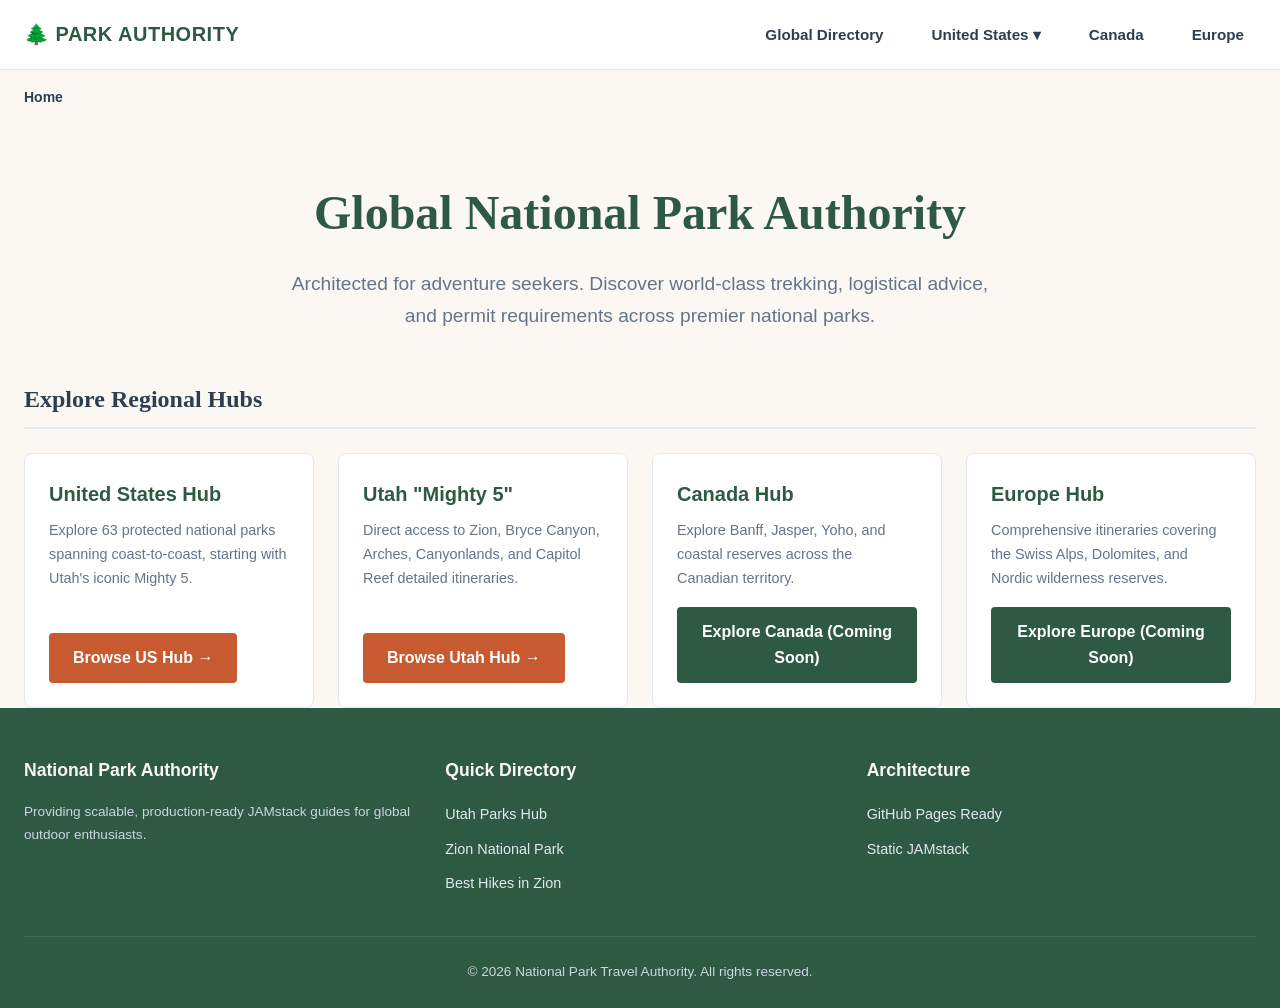
==== index.html @ 7419fd49 "Create index.html for National Park Travel Authority This HTML file serves as the main page for the " ====
<!DOCTYPE html>
<html lang="en">
<head>
  <meta charset="UTF-8">
  <meta name="viewport" content="width=device-width, initial-scale=1.0">
  <title>National Park Travel Authority | Global Outdoor Guides & Parks Directory</title>
  <meta name="description" content="The definitive global authority for national park travel, expert itineraries, trail guides, and accommodation recommendations.">
  <link rel="canonical" href="./index.html">
  
  <!-- OpenGraph Meta Tags -->
  <meta property="og:site_name" content="National Park Travel Authority">
  <meta property="og:title" content="National Park Travel Authority | Global Outdoor Guides">
  <meta property="og:description" content="Comprehensive guides to national parks globally. Start exploring US State hubs, Canadian Rockies, European Reserves, and more.">
  <meta property="og:type" content="website">
  <meta property="og:url" content="./index.html">
  <meta property="og:image" content="./assets/images/og-global.jpg">

  <!-- Twitter Card Meta Tags -->
  <meta name="twitter:card" content="summary_large_image">
  <meta name="twitter:title" content="National Park Travel Authority">
  <meta name="twitter:description" content="Detailed travel advice, maps, and guides for top national parks globally.">

  <link rel="stylesheet" href="./assets/css/style.css">
  <script defer src="./assets/js/main.js"></script>
</head>
<body data-schema-type="WebSite">

  <header class="site-header">
    <div class="container header-inner">
      <a href="./index.html" class="brand-logo">
        <span>🌲 Park Authority</span>
      </a>
      <button class="nav-toggle" aria-expanded="false" aria-label="Toggle navigation">
        <span class="hamburger-icon"></span>
      </button>
      <nav>
        <ul class="nav-menu">
          <li class="nav-item"><a href="./index.html" class="nav-link">Global Directory</a></li>
          <li class="nav-item has-dropdown">
            <a href="./us/index.html" class="nav-link">United States ▾</a>
            <ul class="dropdown-menu">
              <li class="dropdown-item"><a href="./us/utah/index.html">Utah (Mighty 5)</a></li>
              <li class="dropdown-item"><a href="./us/index.html">All US States</a></li>
            </ul>
          </li>
          <li class="nav-item"><a href="./ca/index.html" class="nav-link">Canada</a></li>
          <li class="nav-item"><a href="./eu/index.html" class="nav-link">Europe</a></li>
        </ul>
      </nav>
    </div>
  </header>

  <main class="container">
    <nav class="breadcrumb-nav" aria-label="Breadcrumb">
      <ol class="breadcrumb-list">
        <li class="breadcrumb-item" aria-current="page">Home</li>
      </ol>
    </nav>

    <section class="hero-section" style="padding: 3rem 0; text-align: center;">
      <h1 style="font-size: 3rem; color: var(--color-accent-forest); font-family: var(--font-serif); margin-bottom: 1rem;">Global National Park Authority</h1>
      <p style="font-size: 1.2rem; max-width: 700px; margin: 0 auto; color: var(--color-text-muted);">
        Architected for adventure seekers. Discover world-class trekking, logistical advice, and permit requirements across premier national parks.
      </p>
    </section>

    <section>
      <h2 style="font-family: var(--font-serif); border-bottom: 2px solid var(--color-border); padding-bottom: 0.5rem; margin-bottom: 1.5rem;">Explore Regional Hubs</h2>
      <div class="hub-grid">
        <div class="hub-card">
          <h3>United States Hub</h3>
          <p>Explore 63 protected national parks spanning coast-to-coast, starting with Utah's iconic Mighty 5.</p>
          <a href="./us/index.html" class="cta-btn">Browse US Hub →</a>
        </div>
        <div class="hub-card">
          <h3>Utah "Mighty 5"</h3>
          <p>Direct access to Zion, Bryce Canyon, Arches, Canyonlands, and Capitol Reef detailed itineraries.</p>
          <a href="./us/utah/index.html" class="cta-btn">Browse Utah Hub →</a>
        </div>
        <div class="hub-card">
          <h3>Canada Hub</h3>
          <p>Explore Banff, Jasper, Yoho, and coastal reserves across the Canadian territory.</p>
          <a href="./ca/index.html" class="cta-btn" style="background-color: var(--color-accent-forest);">Explore Canada (Coming Soon)</a>
        </div>
        <div class="hub-card">
          <h3>Europe Hub</h3>
          <p>Comprehensive itineraries covering the Swiss Alps, Dolomites, and Nordic wilderness reserves.</p>
          <a href="./eu/index.html" class="cta-btn" style="background-color: var(--color-accent-forest);">Explore Europe (Coming Soon)</a>
        </div>
      </div>
    </section>
  </main>

  <footer class="site-footer">
    <div class="container">
      <div class="footer-grid">
        <div class="footer-col">
          <h5>National Park Authority</h5>
          <p style="font-size: 0.85rem; color: #cbd5e1;">Providing scalable, production-ready JAMstack guides for global outdoor enthusiasts.</p>
        </div>
        <div class="footer-col">
          <h5>Quick Directory</h5>
          <ul>
            <li><a href="./us/utah/index.html">Utah Parks Hub</a></li>
            <li><a href="./us/utah/zion/index.html">Zion National Park</a></li>
            <li><a href="./us/utah/zion/best-hikes.html">Best Hikes in Zion</a></li>
          </ul>
        </div>
        <div class="footer-col">
          <h5>Architecture</h5>
          <ul>
            <li><a href="https://pages.github.com/" target="_blank" rel="noopener">GitHub Pages Ready</a></li>
            <li><a href="#">Static JAMstack</a></li>
          </ul>
        </div>
      </div>
      <div class="footer-bottom">
        <p>&copy; 2026 National Park Travel Authority. All rights reserved.</p>
      </div>
    </div>
  </footer>
</body>
</html>
---- assets/css/style.css ----
:root {
  /* Design System Color Palette */
  --color-primary-rust: #c85a32;
  --color-primary-rust-hover: #a84725;
  --color-bg-sand: #fbf8f3;
  --color-card-bg: #ffffff;
  --color-text-slate: #2c3e50;
  --color-text-muted: #64748b;
  --color-accent-forest: #2e5a44;
  --color-accent-forest-hover: #214332;
  --color-border: #e2e8f0;
  --color-badge-bg: #f1f5f9;

  /* Typography */
  --font-sans: -apple-system, BlinkMacSystemFont, "Segoe UI", Roboto, Oxygen, Ubuntu, Cantarell, "Open Sans", "Helvetica Neue", sans-serif;
  --font-serif: Georgia, Cambria, "Times New Roman", Times, serif;

  /* Spacing & Layout */
  --max-width-site: 1280px;
  --max-width-content: 840px;
  --header-height: 70px;
  --radius-sm: 4px;
  --radius-md: 8px;
  --radius-lg: 12px;
  --shadow-sm: 0 1px 3px rgba(0, 0, 0, 0.08);
  --shadow-md: 0 4px 12px rgba(0, 0, 0, 0.08);
  --shadow-lg: 0 8px 24px rgba(0, 0, 0, 0.12);
  --transition-fast: 0.2s ease;
  --transition-normal: 0.3s ease;
}

/* Reset & Base Styles */
*, *::before, *::after {
  box-sizing: border-box;
  margin: 0;
  padding: 0;
}

html {
  font-size: 100%;
  scroll-behavior: smooth;
  scroll-padding-top: calc(var(--header-height) + 20px);
}

body {
  font-family: var(--font-sans);
  background-color: var(--color-bg-sand);
  color: var(--color-text-slate);
  line-height: 1.65;
  -webkit-font-smoothing: antialiased;
  display: flex;
  flex-direction: column;
  min-height: 100vh;
}

img {
  max-width: 100%;
  height: auto;
  display: block;
}

a {
  color: var(--color-primary-rust);
  text-decoration: none;
  transition: color var(--transition-fast);
}

a:hover, a:focus {
  color: var(--color-primary-rust-hover);
  text-decoration: underline;
}

/* Layout Elements */
.container {
  width: 100%;
  max-width: var(--max-width-site);
  margin: 0 auto;
  padding: 0 1.5rem;
}

main {
  flex: 1 0 auto;
  padding-bottom: 4rem;
}

/* Header & Navigation */
.site-header {
  background-color: #ffffff;
  border-bottom: 1px solid var(--color-border);
  position: sticky;
  top: 0;
  z-index: 1000;
  height: var(--header-height);
}

.header-inner {
  display: flex;
  align-items: center;
  justify-content: space-between;
  height: 100%;
}

.brand-logo {
  font-size: 1.25rem;
  font-weight: 800;
  color: var(--color-accent-forest);
  text-transform: uppercase;
  letter-spacing: 0.5px;
  display: flex;
  align-items: center;
  gap: 0.5rem;
}

.brand-logo:hover {
  text-decoration: none;
  color: var(--color-primary-rust);
}

.nav-menu {
  display: flex;
  align-items: center;
  gap: 1.5rem;
  list-style: none;
}

.nav-item {
  position: relative;
}

.nav-link {
  font-weight: 600;
  font-size: 0.95rem;
  color: var(--color-text-slate);
  padding: 0.5rem 0.75rem;
  border-radius: var(--radius-sm);
  display: flex;
  align-items: center;
  gap: 0.25rem;
}

.nav-link:hover {
  background-color: var(--color-bg-sand);
  color: var(--color-primary-rust);
  text-decoration: none;
}

/* Multi-tier Dropdown Menu */
.dropdown-menu {
  position: absolute;
  top: 100%;
  left: 0;
  background-color: #ffffff;
  border: 1px solid var(--color-border);
  border-radius: var(--radius-md);
  box-shadow: var(--shadow-md);
  min-width: 220px;
  list-style: none;
  opacity: 0;
  visibility: hidden;
  transform: translateY(10px);
  transition: all var(--transition-normal);
  padding: 0.5rem 0;
  z-index: 1100;
}

.nav-item:hover .dropdown-menu,
.nav-item:focus-within .dropdown-menu,
.dropdown-menu.is-active {
  opacity: 1;
  visibility: visible;
  transform: translateY(0);
}

.dropdown-item a {
  display: block;
  padding: 0.5rem 1.25rem;
  color: var(--color-text-slate);
  font-size: 0.9rem;
  font-weight: 500;
}

.dropdown-item a:hover {
  background-color: var(--color-bg-sand);
  color: var(--color-primary-rust);
  text-decoration: none;
}

/* Mobile Nav Toggle */
.nav-toggle {
  display: none;
  background: none;
  border: none;
  cursor: pointer;
  padding: 0.5rem;
  aria-label: "Toggle Menu";
}

.hamburger-icon {
  width: 24px;
  height: 2px;
  background-color: var(--color-text-slate);
  position: relative;
  display: block;
  transition: background-color var(--transition-fast);
}

.hamburger-icon::before,
.hamburger-icon::after {
  content: '';
  position: absolute;
  width: 100%;
  height: 2px;
  background-color: var(--color-text-slate);
  left: 0;
  transition: transform var(--transition-fast);
}

.hamburger-icon::before { top: -7px; }
.hamburger-icon::after { top: 7px; }

/* Breadcrumb Navigation */
.breadcrumb-nav {
  padding: 1rem 0;
  background-color: transparent;
  font-size: 0.875rem;
}

.breadcrumb-list {
  display: flex;
  flex-wrap: wrap;
  align-items: center;
  list-style: none;
  gap: 0.5rem;
}

.breadcrumb-item {
  display: flex;
  align-items: center;
  color: var(--color-text-muted);
}

.breadcrumb-item + .breadcrumb-item::before {
  content: "/";
  margin-right: 0.5rem;
  color: var(--color-border);
}

.breadcrumb-item a {
  color: var(--color-text-muted);
}

.breadcrumb-item a:hover {
  color: var(--color-primary-rust);
}

.breadcrumb-item[aria-current="page"] {
  color: var(--color-text-slate);
  font-weight: 600;
}

/* Article & Sidebar Hub-Spoke Grid */
.content-layout {
  display: grid;
  grid-template-columns: 1fr;
  gap: 2.5rem;
  margin-top: 1.5rem;
}

@media (min-width: 992px) {
  .content-layout {
    grid-template-columns: minmax(0, 1fr) 300px;
  }
}

.main-article {
  background: var(--color-card-bg);
  padding: 2.5rem;
  border-radius: var(--radius-lg);
  border: 1px solid var(--color-border);
  box-shadow: var(--shadow-sm);
}

.main-article h1 {
  font-size: 2.5rem;
  line-height: 1.2;
  color: var(--color-accent-forest);
  margin-bottom: 1rem;
  font-family: var(--font-serif);
}

.main-article h2 {
  font-size: 1.75rem;
  color: var(--color-text-slate);
  margin: 2rem 0 1rem 0;
  padding-bottom: 0.5rem;
  border-bottom: 2px solid var(--color-bg-sand);
  font-family: var(--font-serif);
}

.main-article h3 {
  font-size: 1.3rem;
  color: var(--color-accent-forest);
  margin: 1.5rem 0 0.75rem 0;
}

.main-article p {
  margin-bottom: 1.25rem;
  font-size: 1.05rem;
}

.article-meta {
  display: flex;
  gap: 1rem;
  font-size: 0.875rem;
  color: var(--color-text-muted);
  margin-bottom: 2rem;
  padding-bottom: 1rem;
  border-bottom: 1px solid var(--color-border);
}

/* Sticky Table of Contents (TOC) Sidebar */
.toc-container {
  position: sticky;
  top: calc(var(--header-height) + 20px);
  background: var(--color-card-bg);
  padding: 1.5rem;
  border-radius: var(--radius-md);
  border: 1px solid var(--color-border);
  box-shadow: var(--shadow-sm);
  max-height: calc(100vh - var(--header-height) - 40px);
  overflow-y: auto;
}

.toc-title {
  font-size: 1.1rem;
  font-weight: 700;
  color: var(--color-accent-forest);
  margin-bottom: 0.75rem;
  text-transform: uppercase;
  letter-spacing: 0.5px;
}

.toc-list {
  list-style: none;
  font-size: 0.9rem;
}

.toc-list ul {
  list-style: none;
  padding-left: 1rem;
  margin-top: 0.25rem;
}

.toc-item {
  margin-bottom: 0.5rem;
}

.toc-link {
  color: var(--color-text-muted);
  display: block;
  padding: 0.2rem 0;
  transition: all var(--transition-fast);
}

.toc-link:hover, .toc-link.is-active {
  color: var(--color-primary-rust);
  font-weight: 600;
  text-decoration: none;
  padding-left: 0.25rem;
}

/* High-Converting Affiliate Callout Box */
.affiliate-card {
  background-color: var(--color-bg-sand);
  border: 2px dashed var(--color-primary-rust);
  border-radius: var(--radius-md);
  padding: 1.5rem;
  margin: 2rem 0;
  display: flex;
  flex-direction: column;
  gap: 1rem;
  position: relative;
}

.affiliate-badge {
  position: absolute;
  top: -12px;
  right: 16px;
  background-color: var(--color-primary-rust);
  color: #ffffff;
  font-size: 0.75rem;
  font-weight: 700;
  text-transform: uppercase;
  padding: 0.2rem 0.6rem;
  border-radius: var(--radius-sm);
  letter-spacing: 0.5px;
}

.affiliate-content h4 {
  font-size: 1.2rem;
  color: var(--color-accent-forest);
  margin-bottom: 0.5rem;
}

.affiliate-content p {
  font-size: 0.95rem;
  margin-bottom: 1rem;
  color: var(--color-text-slate);
}

.cta-btn {
  display: inline-flex;
  align-items: center;
  justify-content: center;
  background-color: var(--color-primary-rust);
  color: #ffffff !important;
  font-weight: 700;
  padding: 0.75rem 1.5rem;
  border-radius: var(--radius-sm);
  transition: background-color var(--transition-fast), transform var(--transition-fast);
  text-align: center;
  border: none;
  cursor: pointer;
  width: fit-content;
}

.cta-btn:hover {
  background-color: var(--color-primary-rust-hover);
  text-decoration: none;
  transform: translateY(-1px);
}

/* Responsive Comparison Data Table */
.table-wrapper {
  width: 100%;
  overflow-x: auto;
  margin: 2rem 0;
  border-radius: var(--radius-md);
  border: 1px solid var(--color-border);
  box-shadow: var(--shadow-sm);
}

.data-table {
  width: 100%;
  border-collapse: collapse;
  text-align: left;
  font-size: 0.95rem;
  background-color: #ffffff;
}

.data-table th, .data-table td {
  padding: 0.85rem 1.15rem;
  border-bottom: 1px solid var(--color-border);
}

.data-table th {
  background-color: var(--color-accent-forest);
  color: #ffffff;
  font-weight: 600;
  position: sticky;
  top: 0;
  z-index: 10;
}

.data-table tr:nth-child(even) {
  background-color: var(--color-bg-sand);
}

.data-table tr:hover {
  background-color: rgba(200, 90, 50, 0.05);
}

/* Hub Grid Cards */
.hub-grid {
  display: grid;
  grid-template-columns: repeat(auto-fill, minmax(280px, 1fr));
  gap: 1.5rem;
  margin-top: 1.5rem;
}

.hub-card {
  background-color: #ffffff;
  border: 1px solid var(--color-border);
  border-radius: var(--radius-md);
  padding: 1.5rem;
  transition: transform var(--transition-fast), box-shadow var(--transition-fast);
  display: flex;
  flex-direction: column;
}

.hub-card:hover {
  transform: translateY(-4px);
  box-shadow: var(--shadow-md);
}

.hub-card h3 {
  font-size: 1.25rem;
  margin-bottom: 0.5rem;
  color: var(--color-accent-forest);
}

.hub-card p {
  font-size: 0.9rem;
  color: var(--color-text-muted);
  flex: 1;
  margin-bottom: 1rem;
}

/* Footer Styling */
.site-footer {
  background-color: var(--color-accent-forest);
  color: #ffffff;
  padding: 3rem 0 1.5rem 0;
  margin-top: auto;
}

.footer-grid {
  display: grid;
  grid-template-columns: repeat(auto-fit, minmax(200px, 1fr));
  gap: 2rem;
  margin-bottom: 2rem;
}

.footer-col h5 {
  font-size: 1.1rem;
  margin-bottom: 1rem;
  color: var(--color-bg-sand);
}

.footer-col ul {
  list-style: none;
}

.footer-col li {
  margin-bottom: 0.5rem;
}

.footer-col a {
  color: #e2e8f0;
  font-size: 0.9rem;
}

.footer-col a:hover {
  color: var(--color-primary-rust);
}

.footer-bottom {
  border-top: 1px solid rgba(255, 255, 255, 0.1);
  padding-top: 1.5rem;
  text-align: center;
  font-size: 0.85rem;
  color: #cbd5e1;
}

/* Mobile Responsive Overrides */
@media (max-width: 991px) {
  .nav-toggle {
    display: block;
  }

  .nav-menu {
    position: absolute;
    top: var(--header-height);
    left: 0;
    right: 0;
    background-color: #ffffff;
    flex-direction: column;
    align-items: stretch;
    gap: 0;
    border-bottom: 1px solid var(--color-border);
    box-shadow: var(--shadow-md);
    display: none;
  }

  .nav-menu.is-active {
    display: flex;
  }

  .nav-item {
    width: 100%;
  }

  .nav-link {
    padding: 1rem 1.5rem;
    border-bottom: 1px solid var(--color-bg-sand);
  }

  .dropdown-menu {
    position: static;
    box-shadow: none;
    border: none;
    background-color: var(--color-bg-sand);
    transform: none;
    opacity: 1;
    visibility: visible;
    display: none;
    padding: 0;
  }

  .dropdown-menu.is-active {
    display: block;
  }

  .dropdown-item a {
    padding: 0.75rem 2.5rem;
  }

  .toc-container {
    position: static;
    max-height: none;
    margin-bottom: 2rem;
  }
}
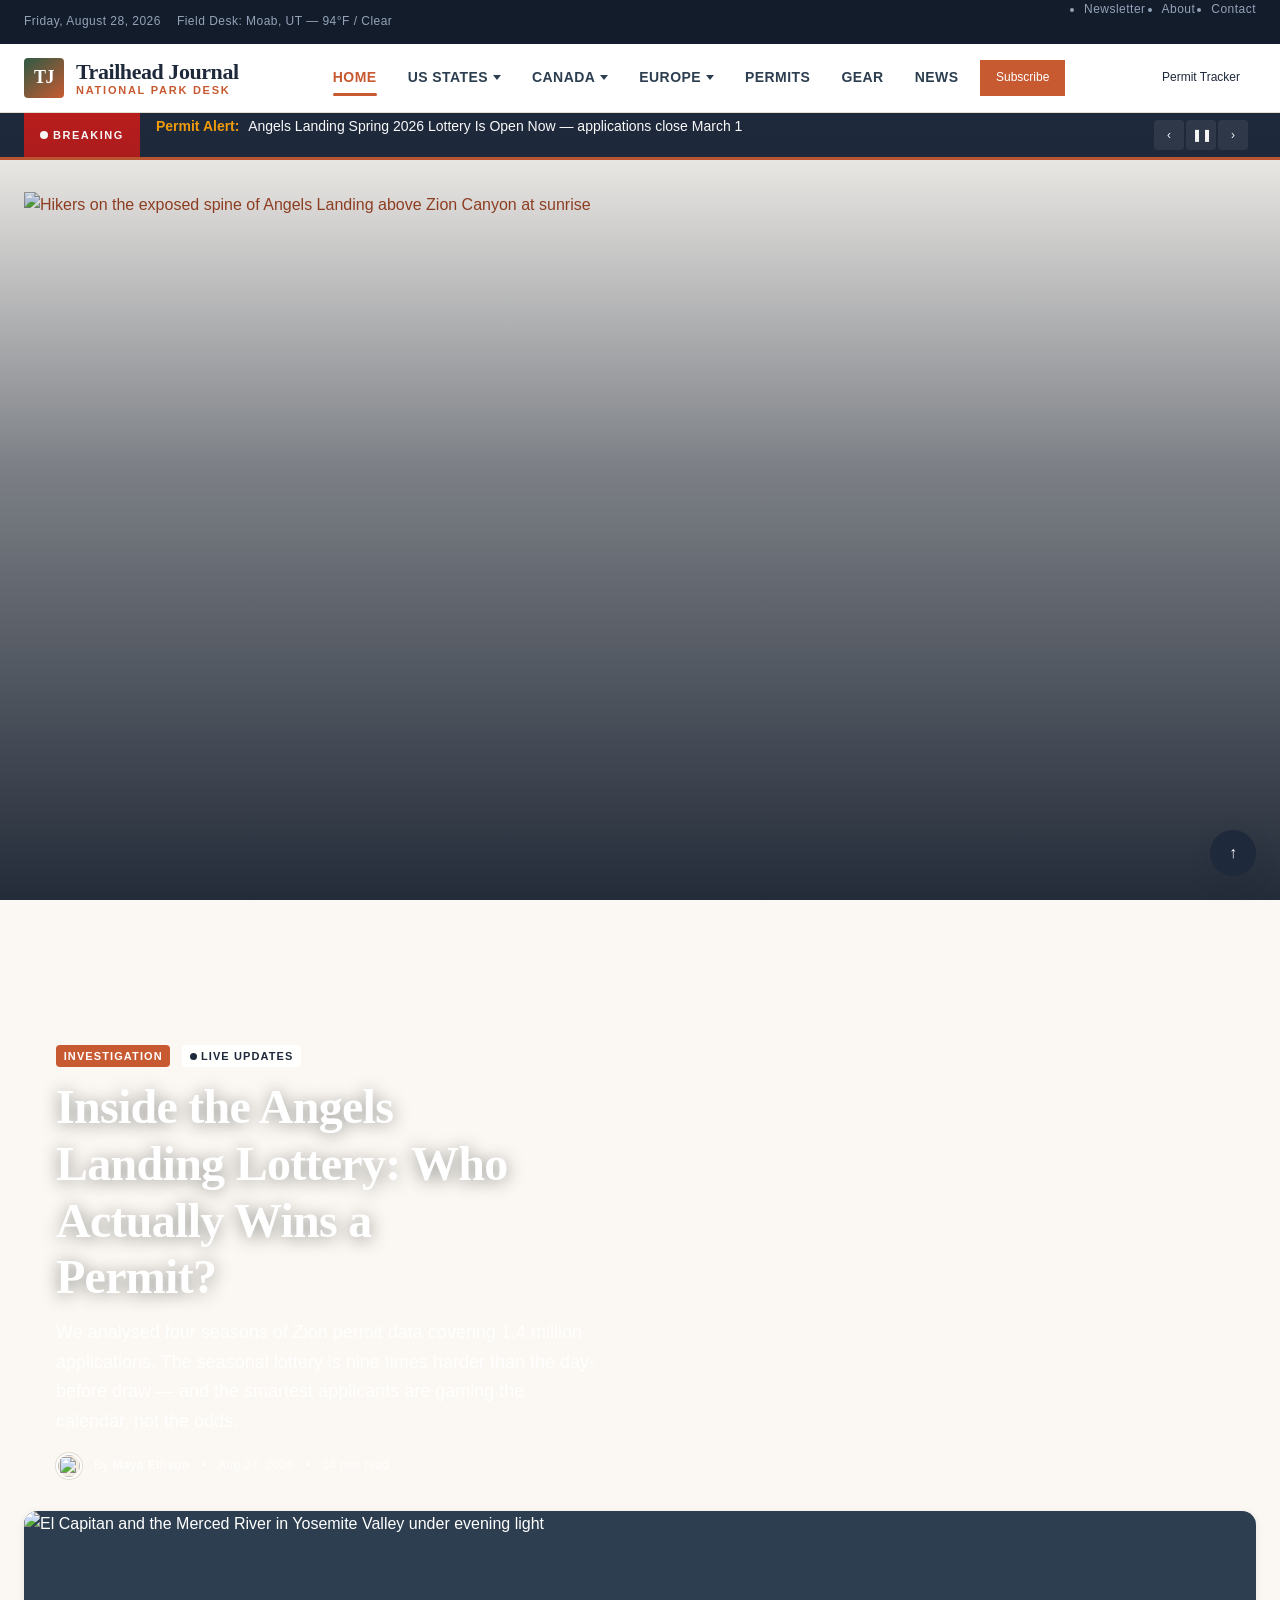
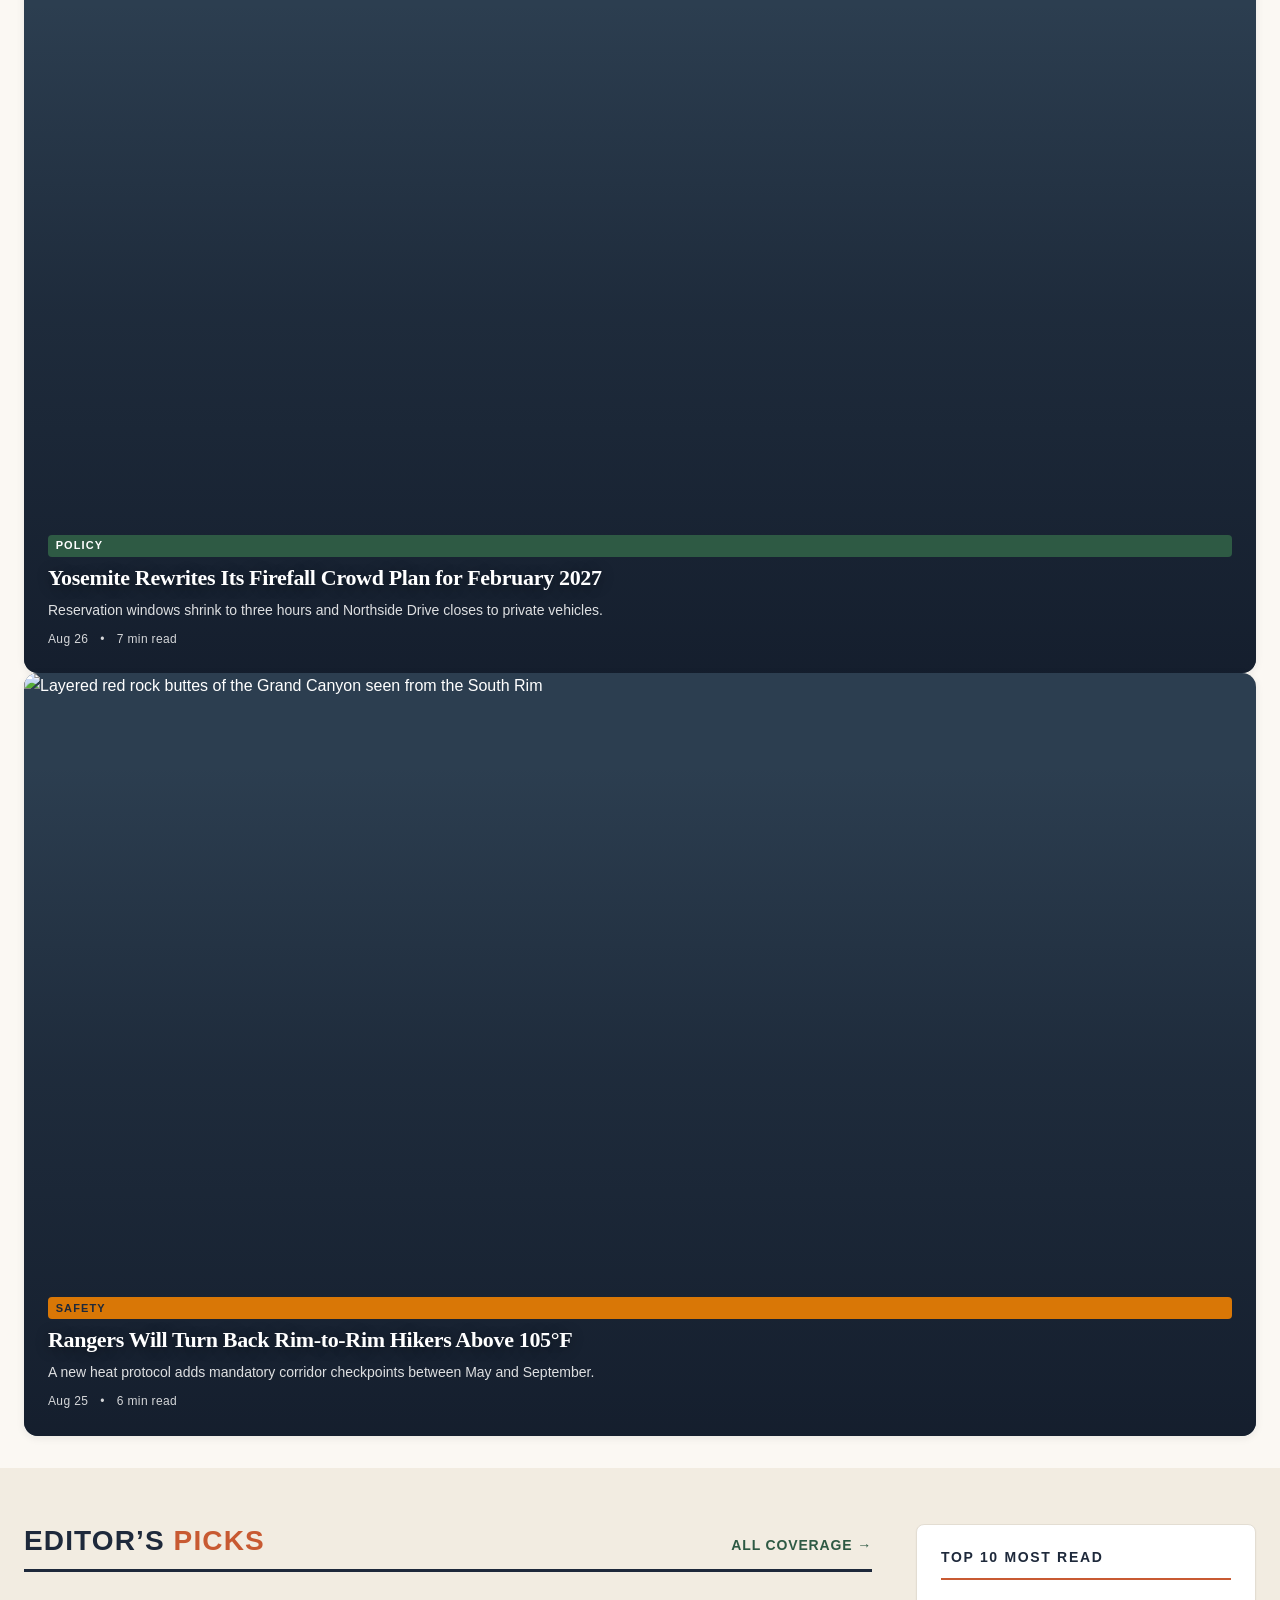
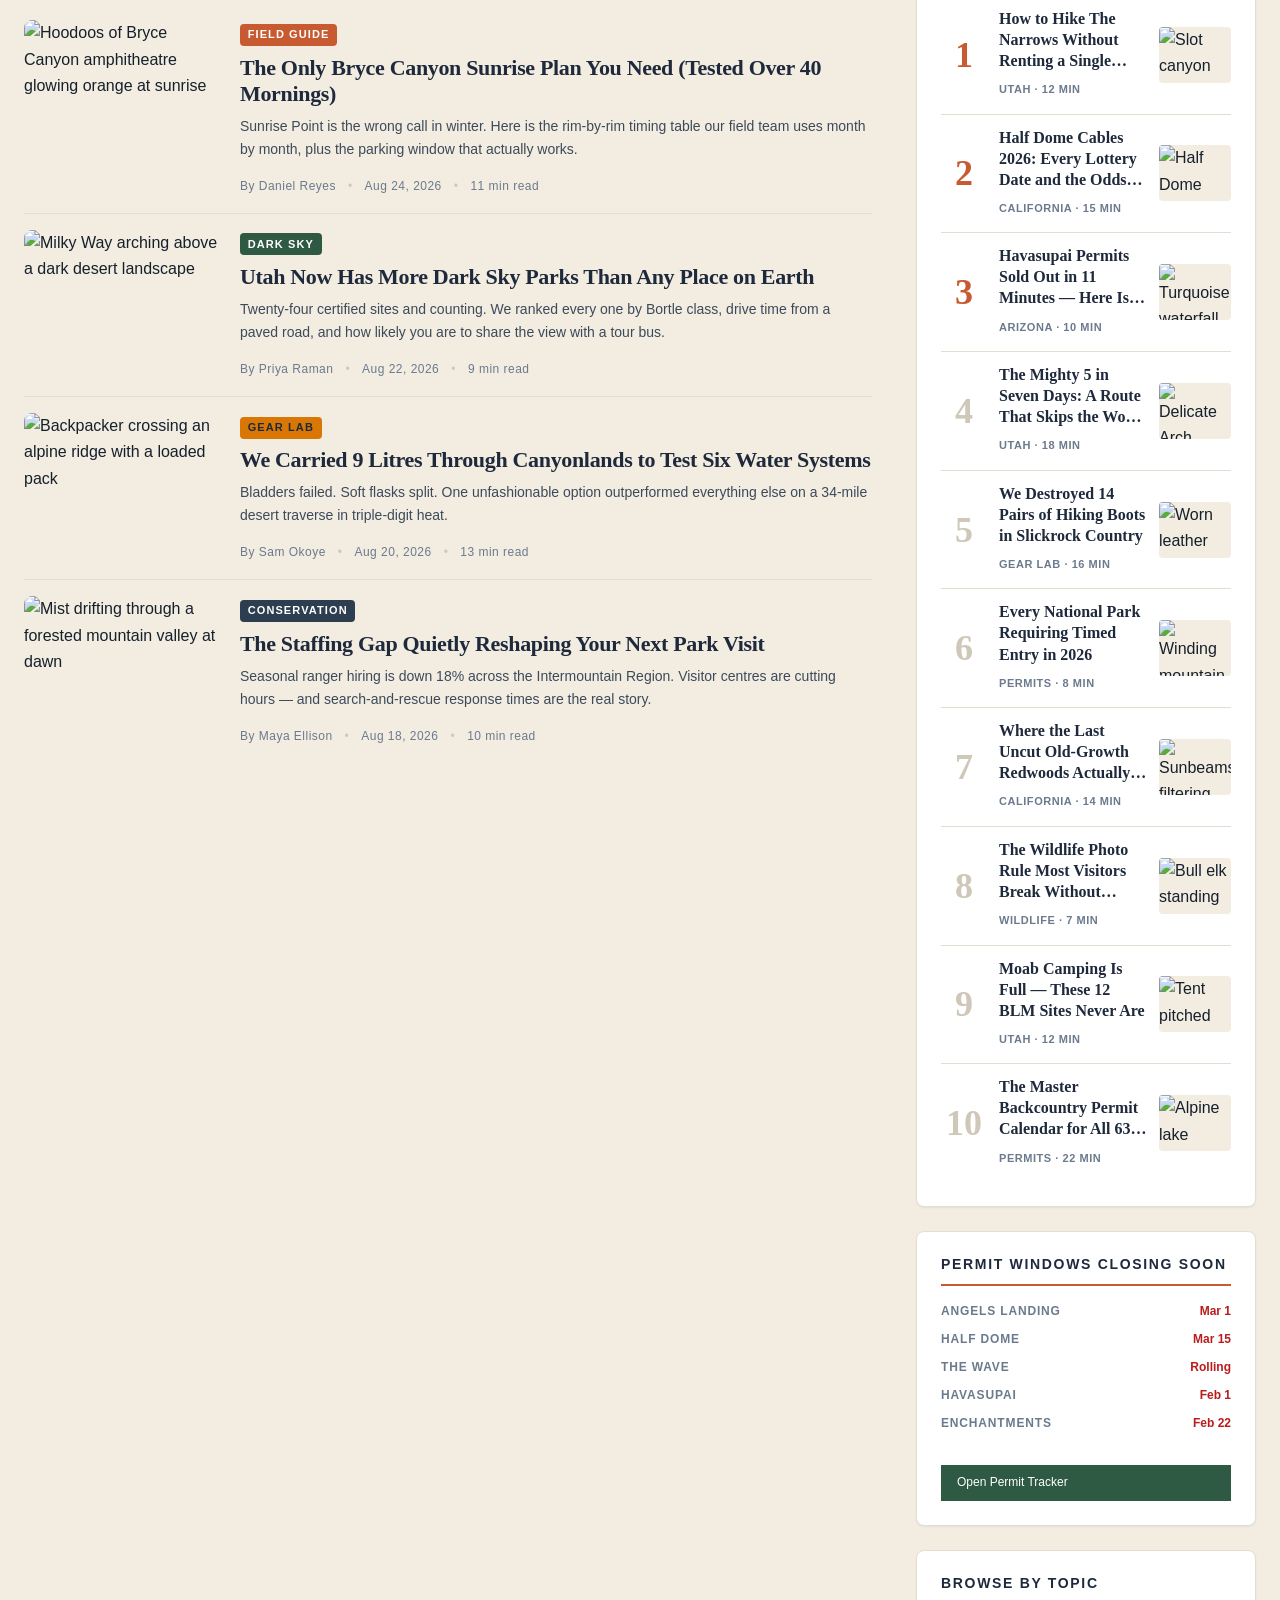
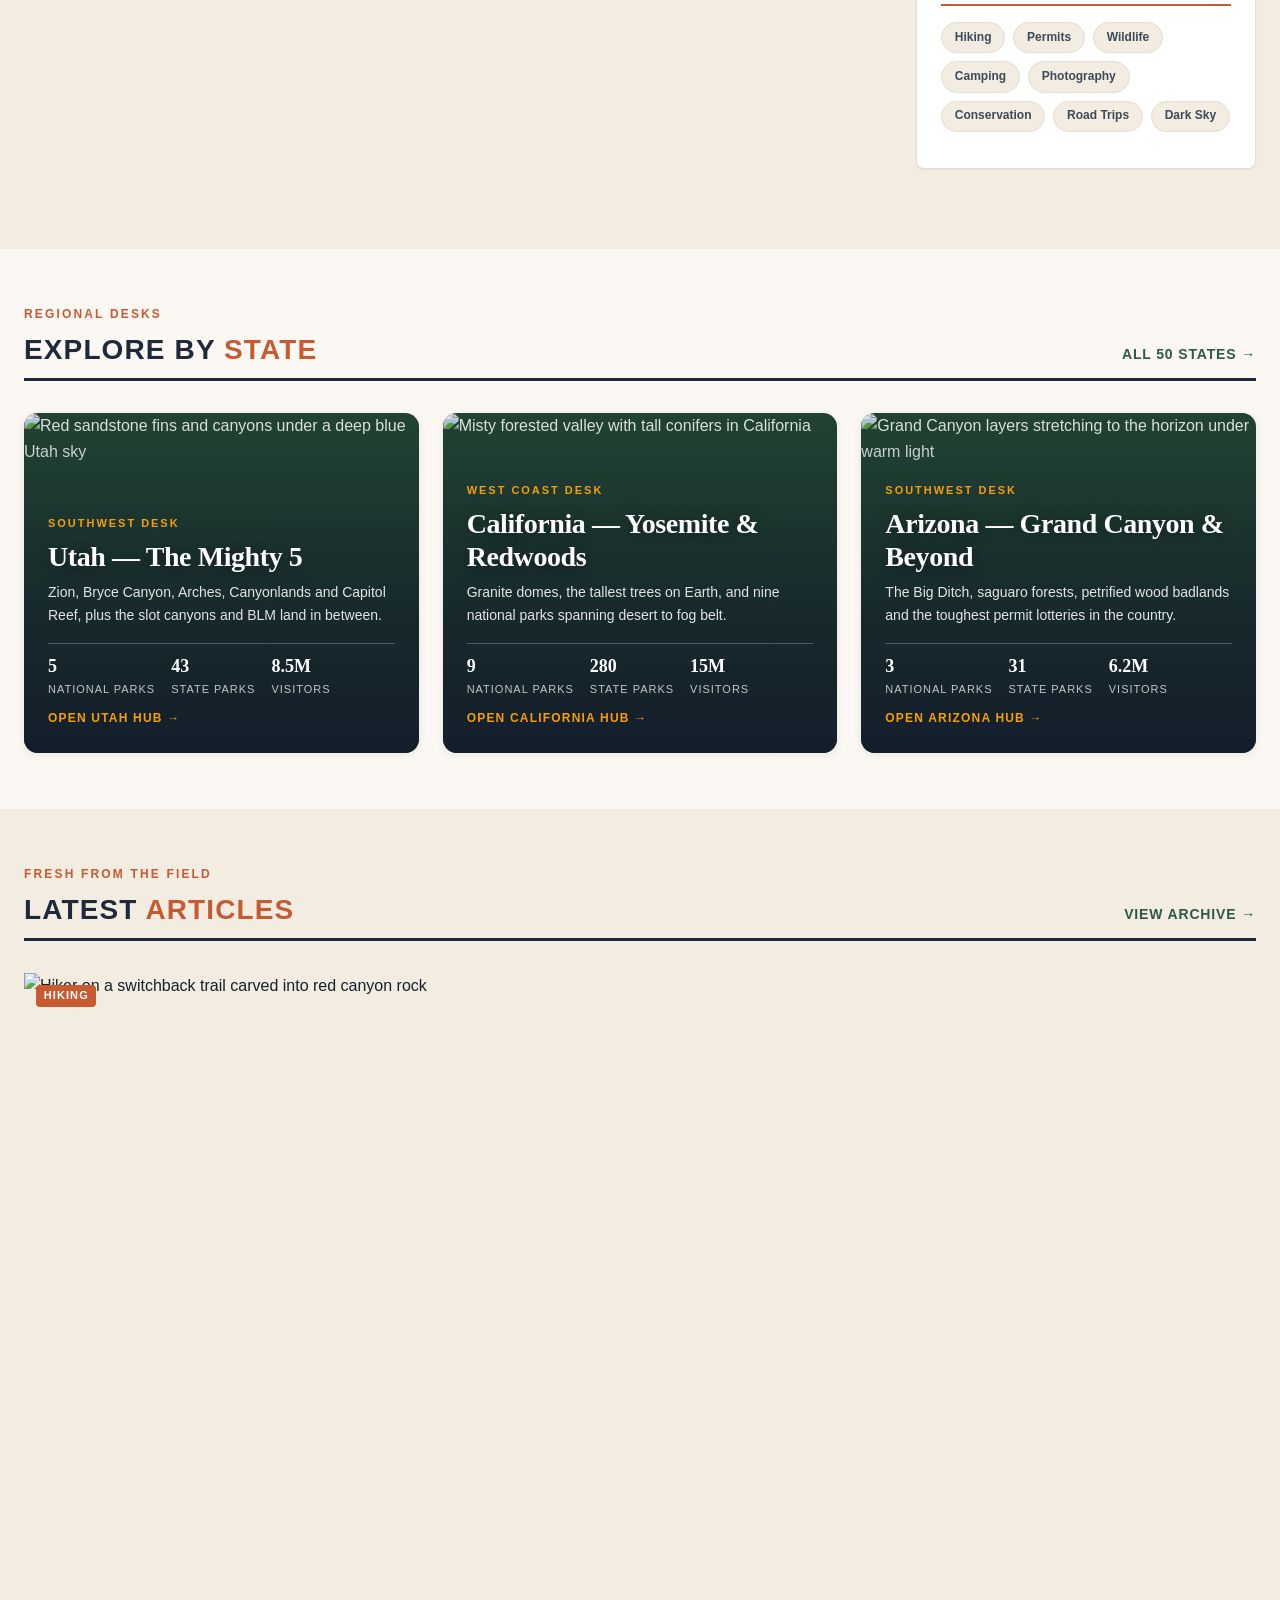
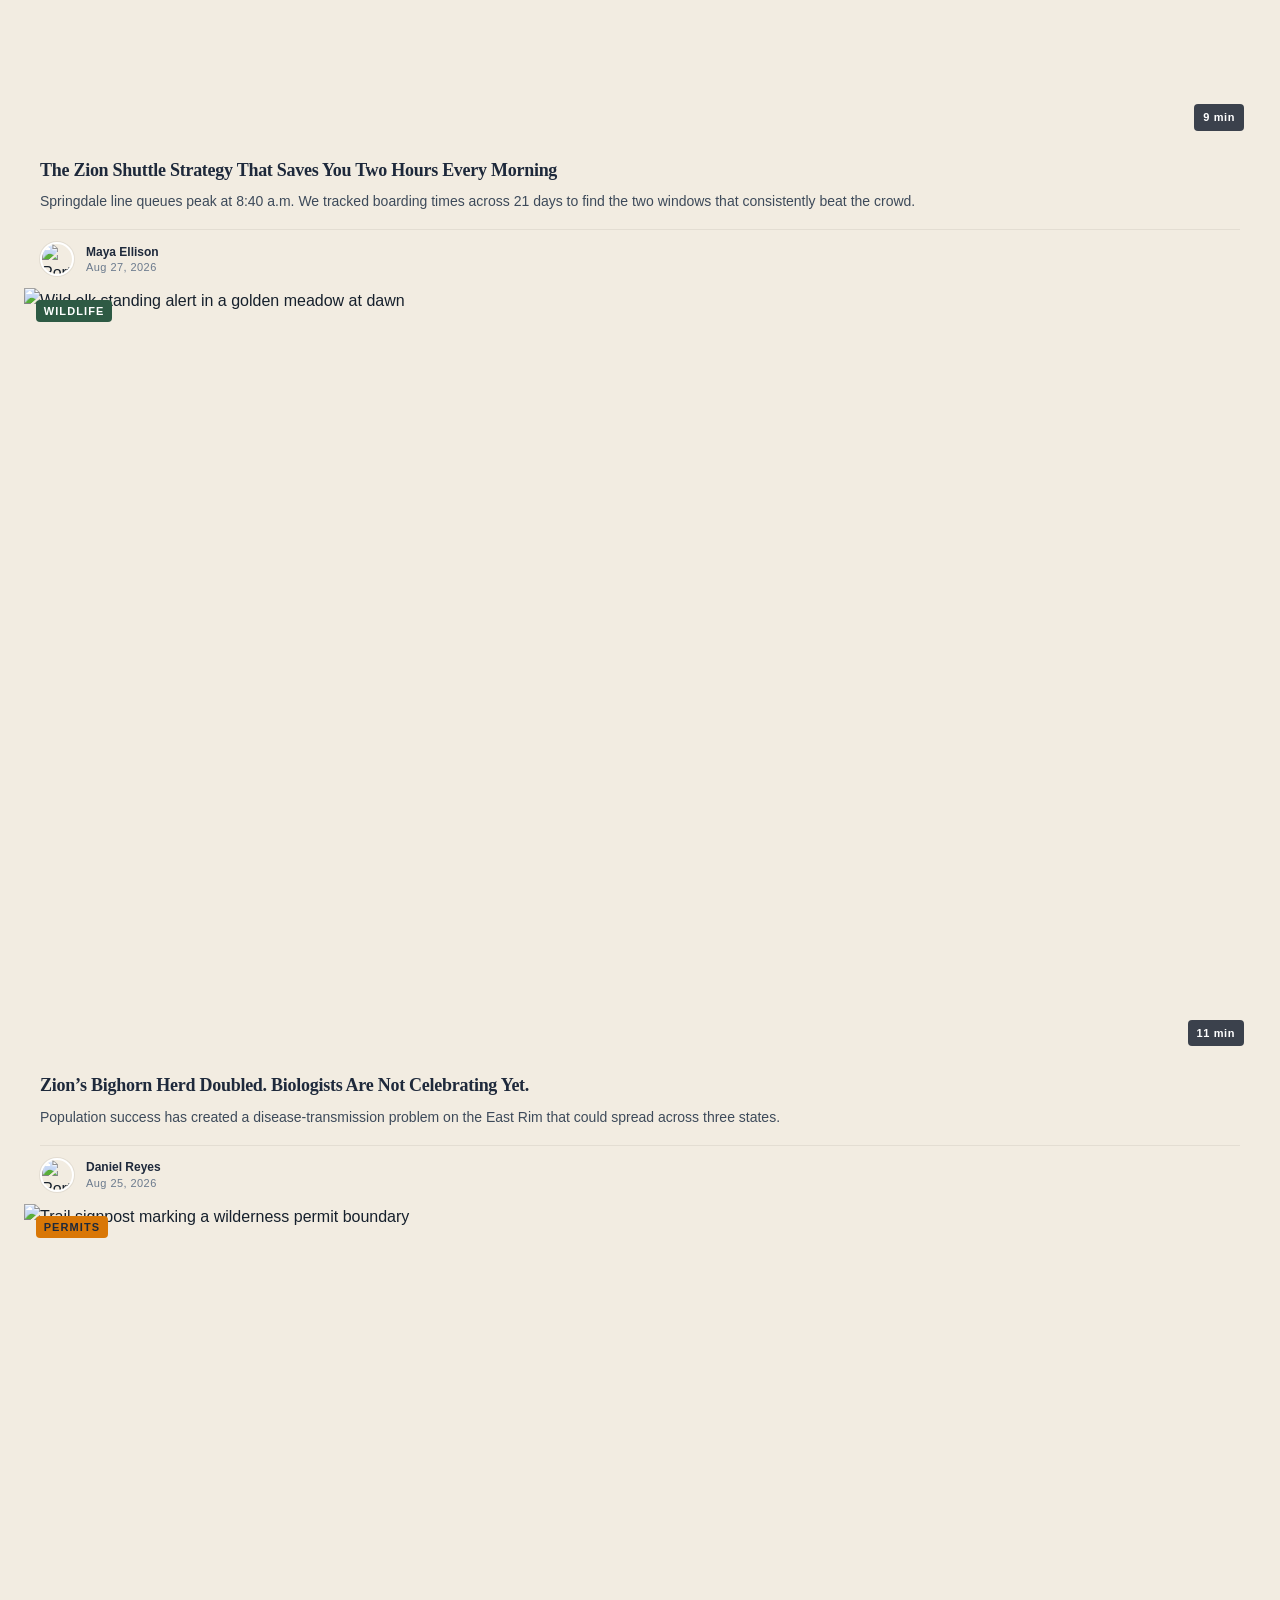
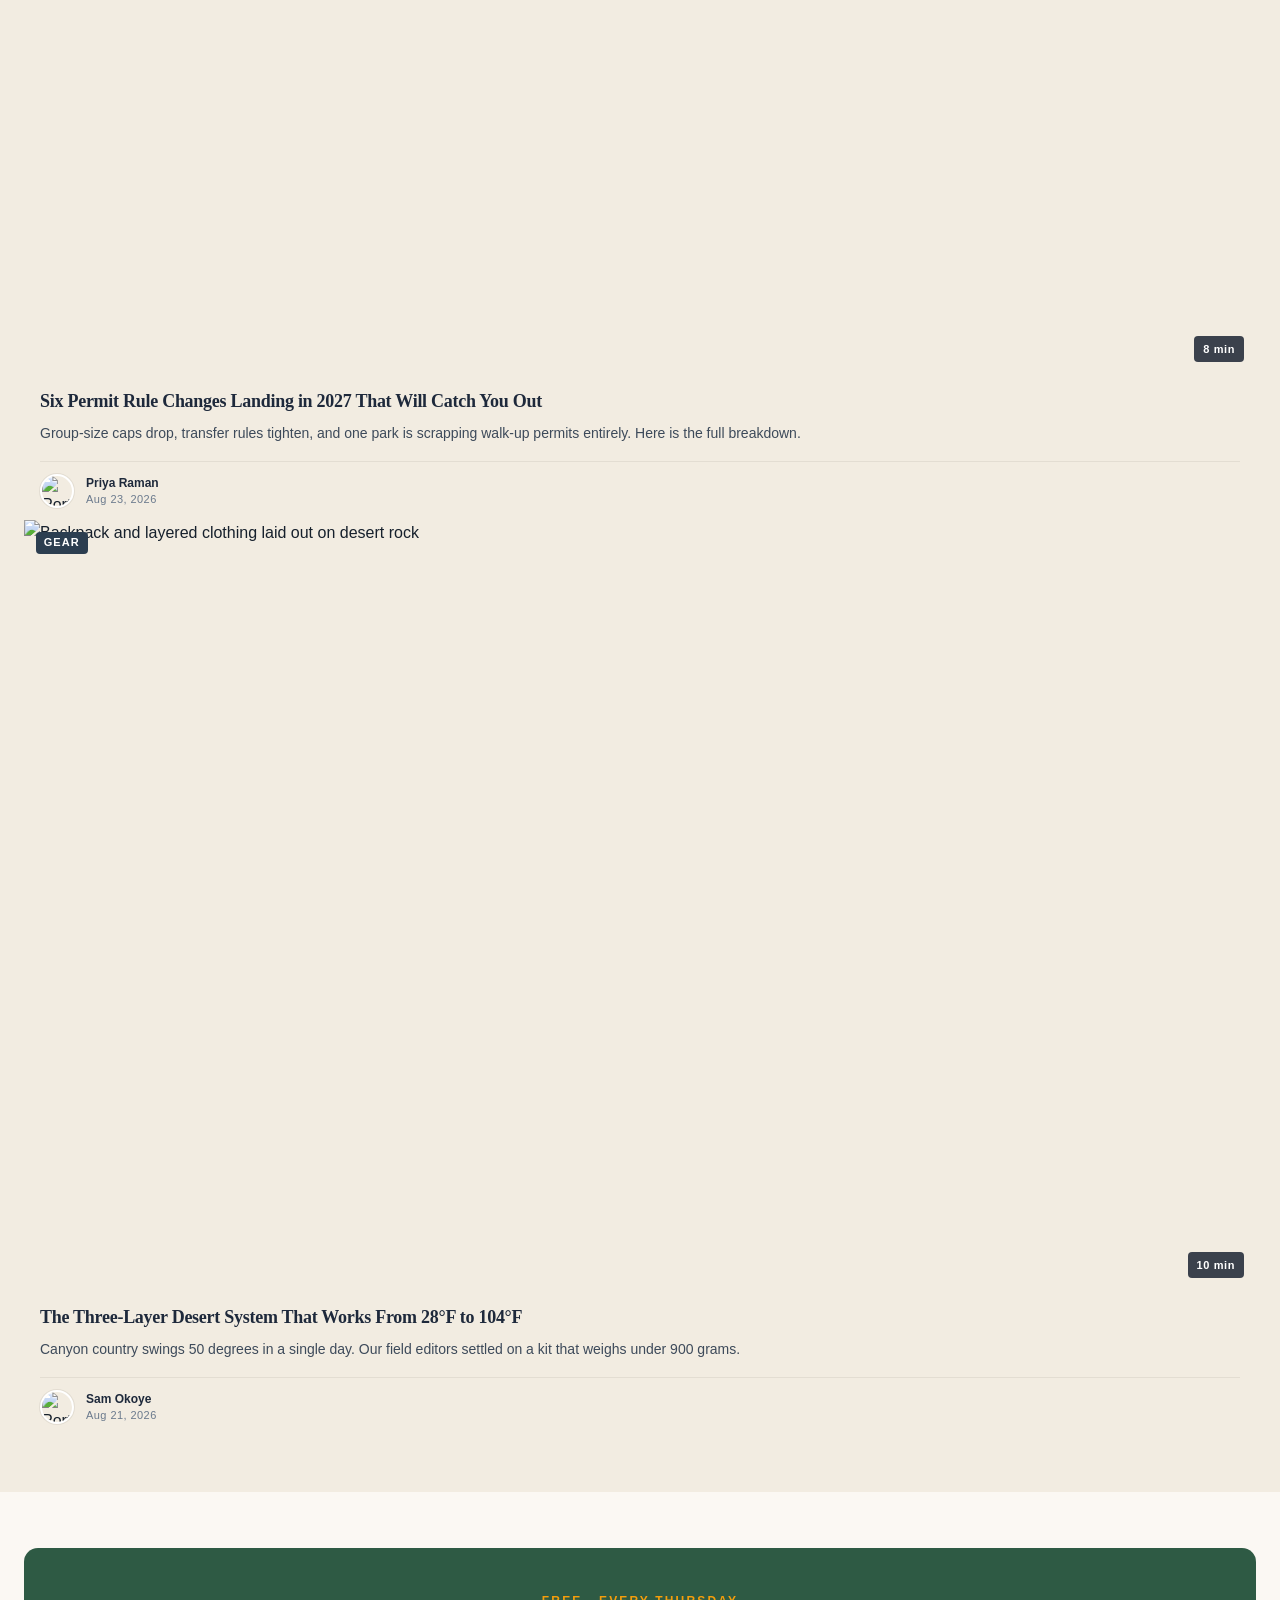
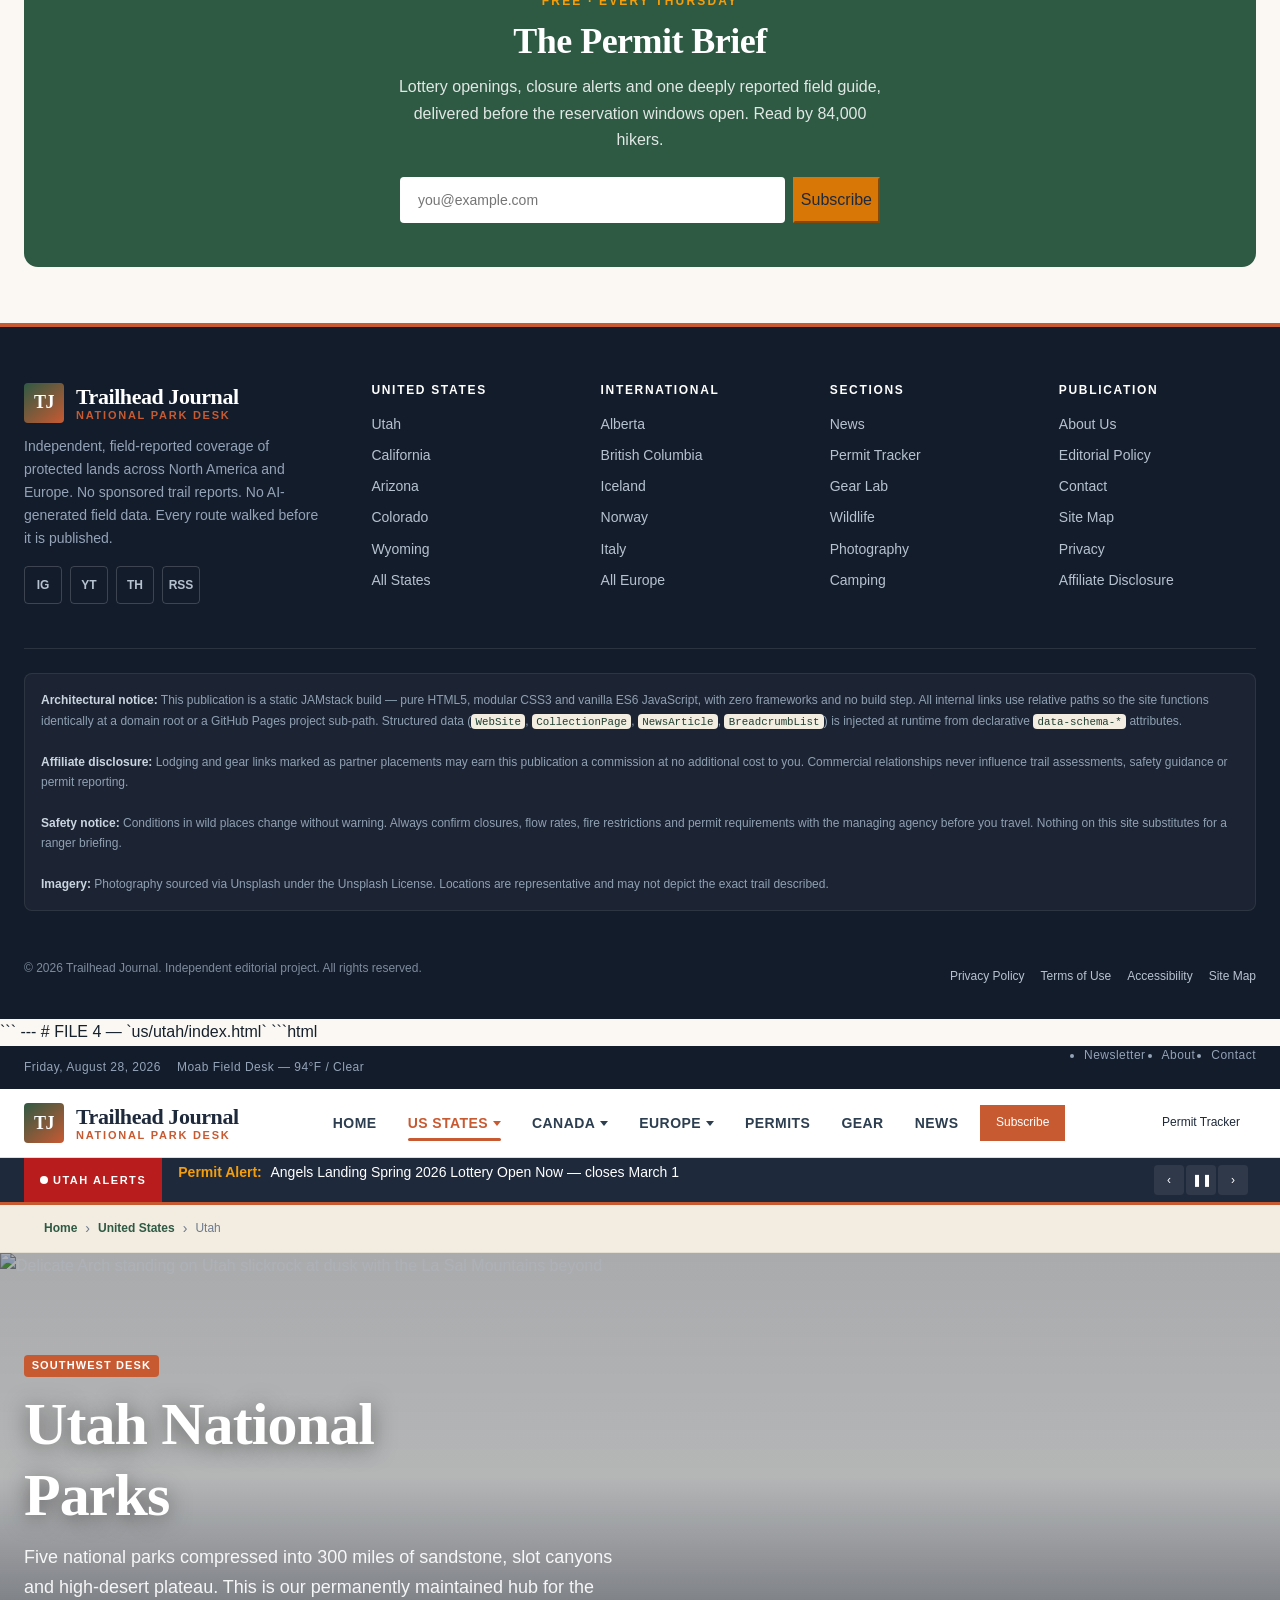
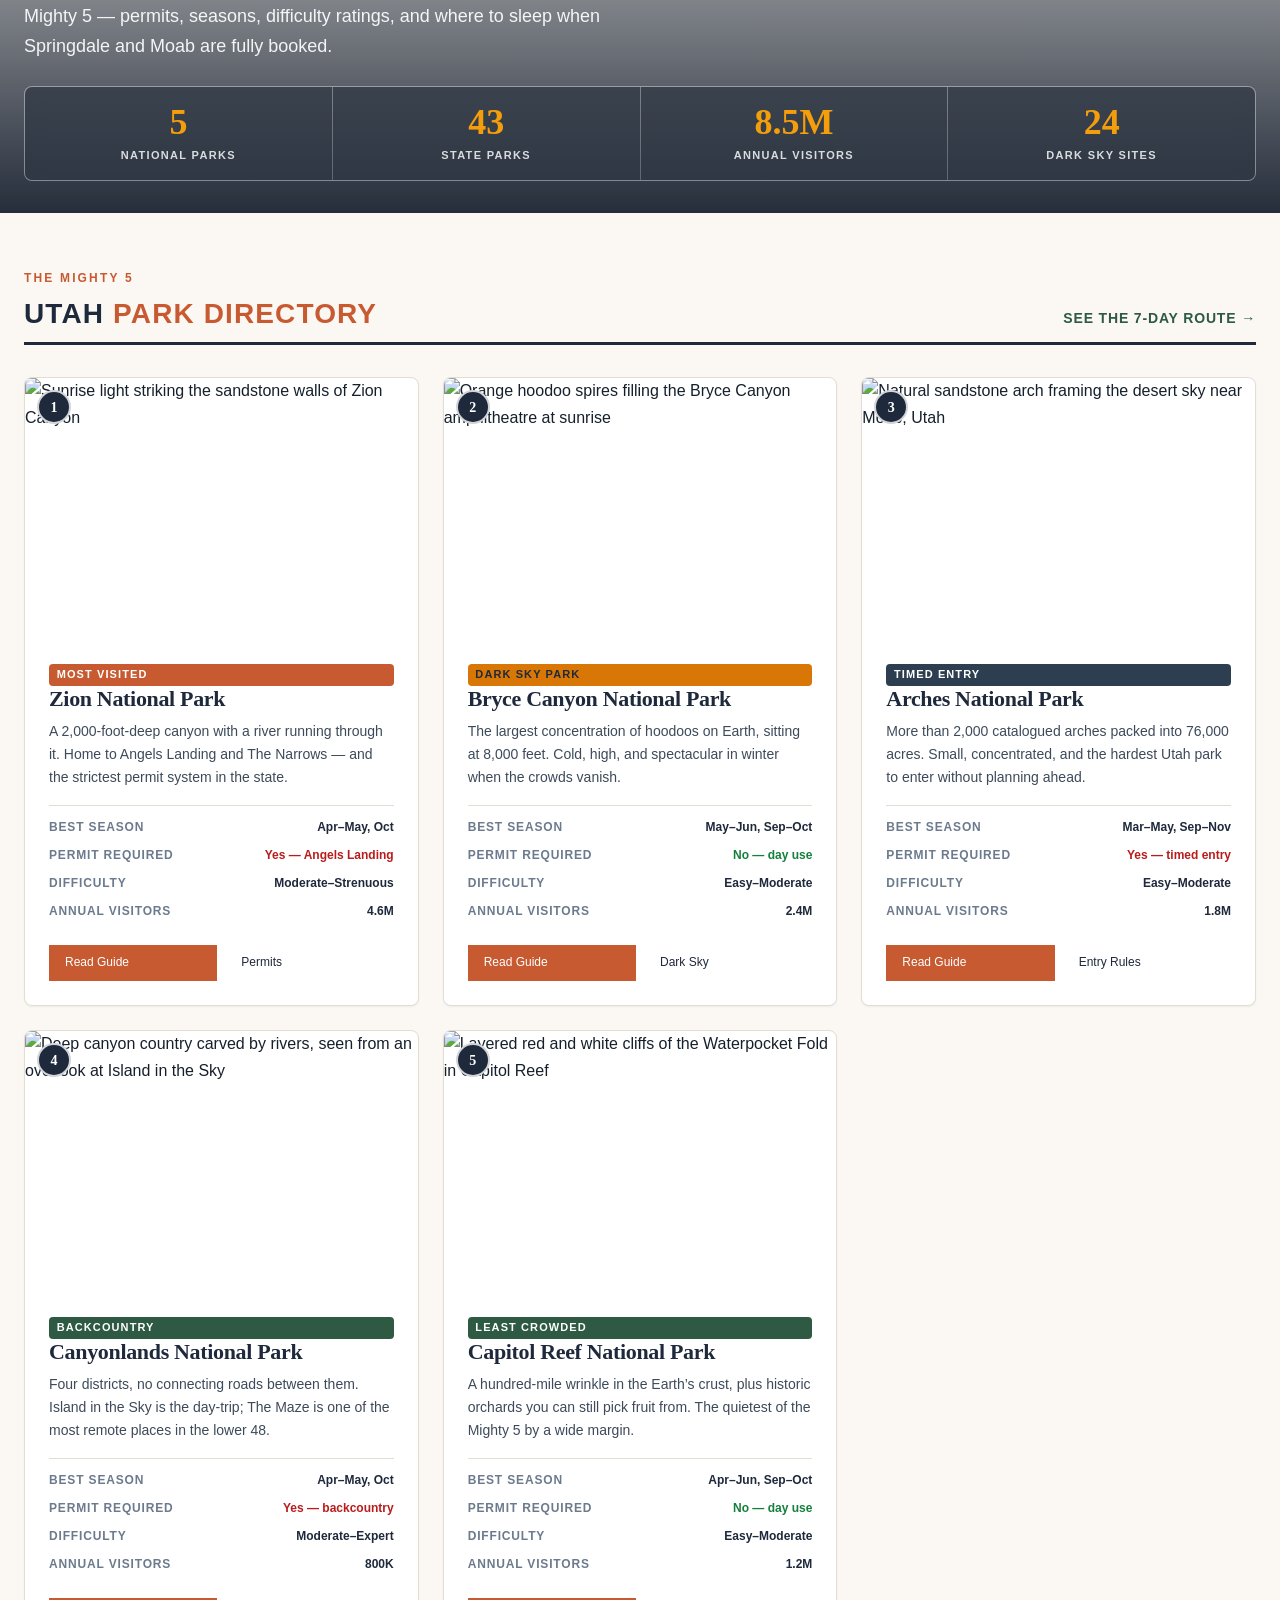
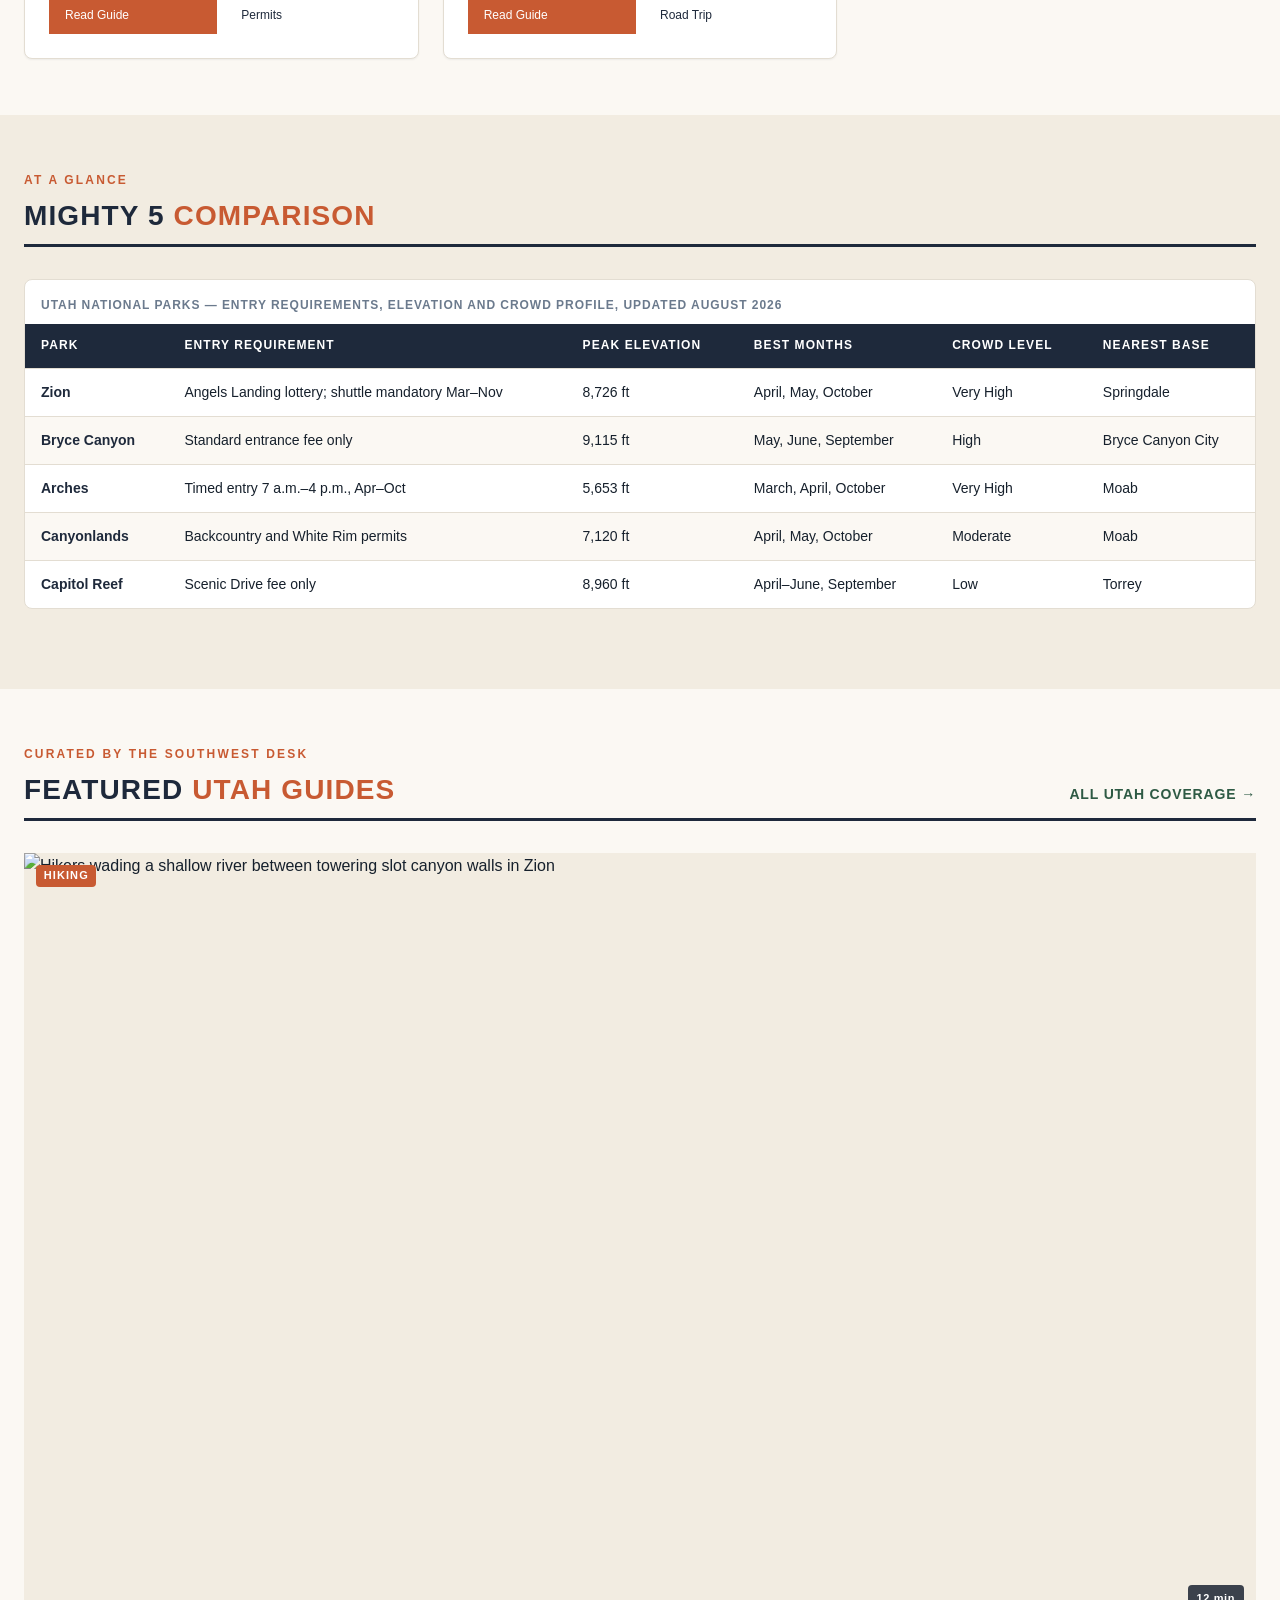
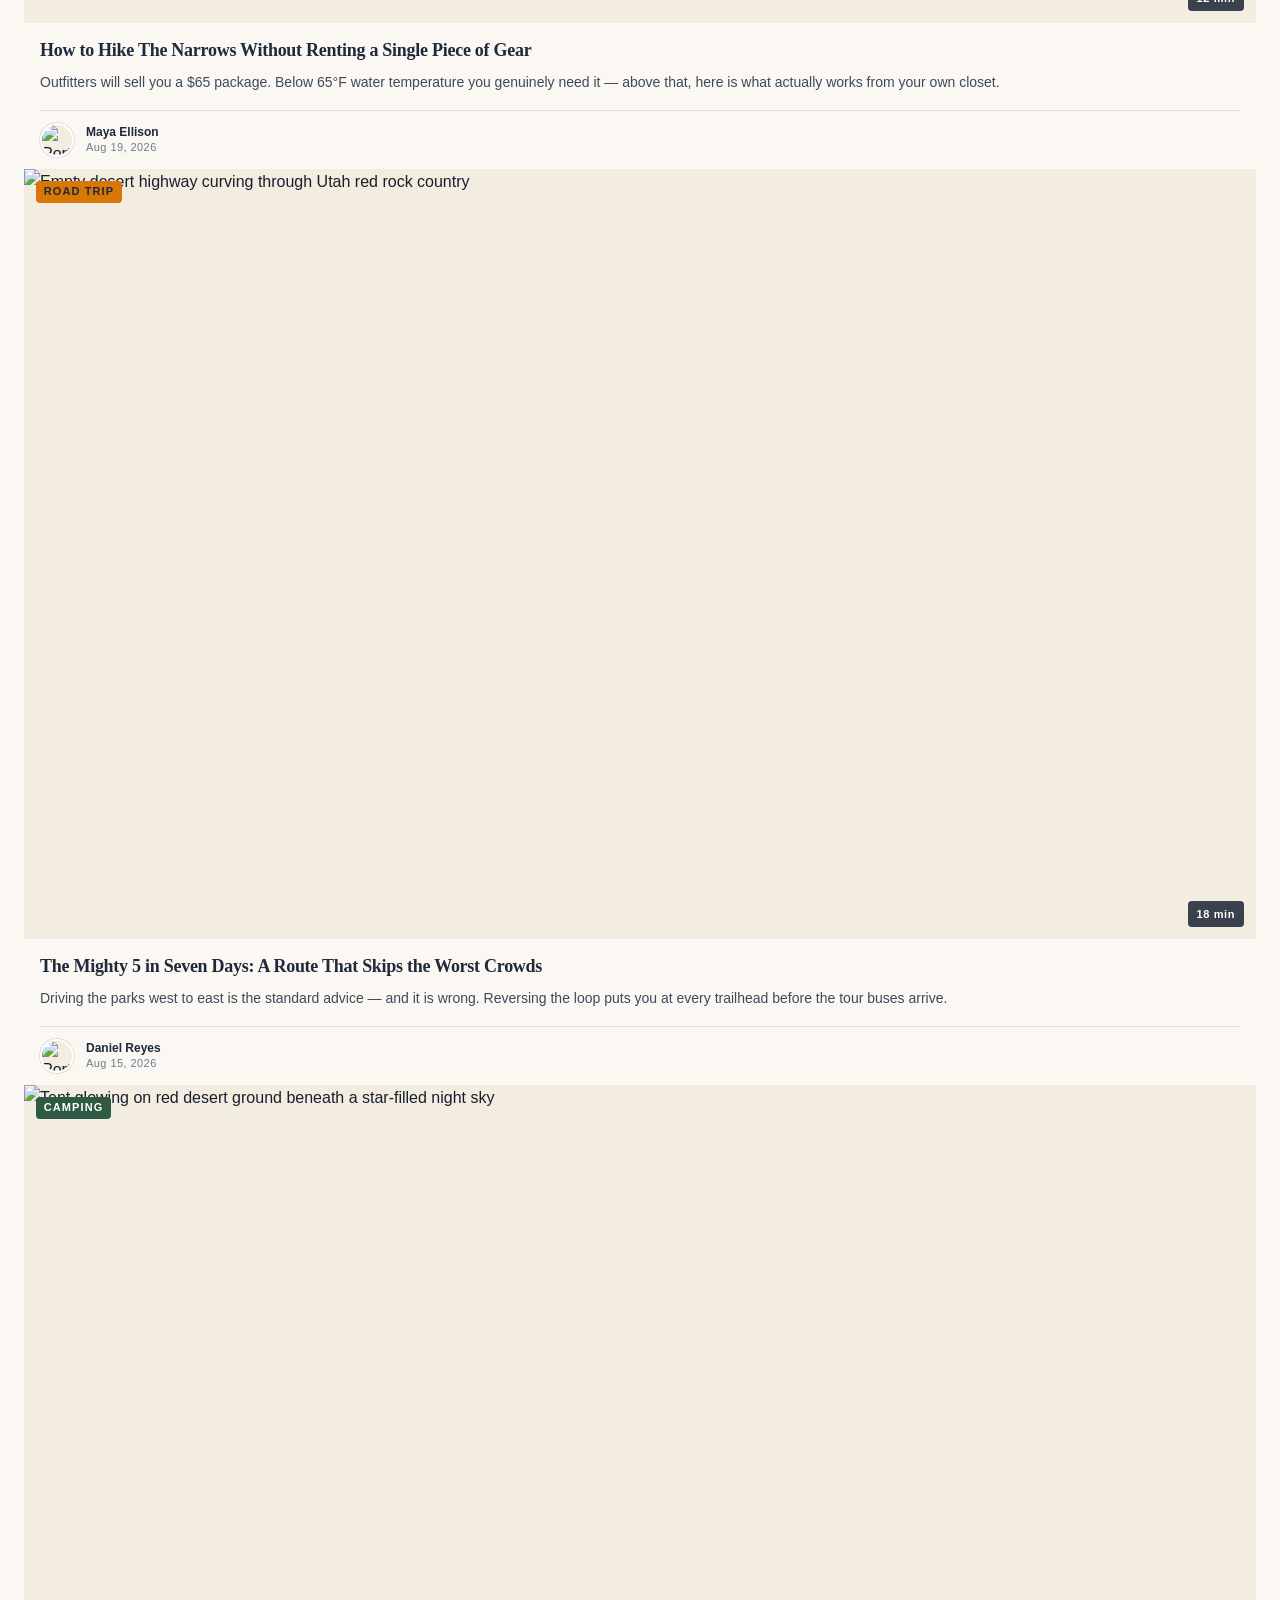
==== commit 3e2016bb: "push" ====
--- a/index.html
+++ b/index.html
@@ -1,123 +1,1694 @@
 <!DOCTYPE html>
 <html lang="en">
 <head>
-  <meta charset="UTF-8">
-  <meta name="viewport" content="width=device-width, initial-scale=1.0">
-  <title>National Park Travel Authority | Global Outdoor Guides & Parks Directory</title>
-  <meta name="description" content="The definitive global authority for national park travel, expert itineraries, trail guides, and accommodation recommendations.">
-  <link rel="canonical" href="./index.html">
-  
-  <!-- OpenGraph Meta Tags -->
-  <meta property="og:site_name" content="National Park Travel Authority">
-  <meta property="og:title" content="National Park Travel Authority | Global Outdoor Guides">
-  <meta property="og:description" content="Comprehensive guides to national parks globally. Start exploring US State hubs, Canadian Rockies, European Reserves, and more.">
-  <meta property="og:type" content="website">
-  <meta property="og:url" content="./index.html">
-  <meta property="og:image" content="./assets/images/og-global.jpg">
-
-  <!-- Twitter Card Meta Tags -->
-  <meta name="twitter:card" content="summary_large_image">
-  <meta name="twitter:title" content="National Park Travel Authority">
-  <meta name="twitter:description" content="Detailed travel advice, maps, and guides for top national parks globally.">
-
-  <link rel="stylesheet" href="./assets/css/style.css">
-  <script defer src="./assets/js/main.js"></script>
+<meta charset="utf-8">
+<meta name="viewport" content="width=device-width, initial-scale=1">
+<meta name="theme-color" content="#1e293b">
+
+<title>Trailhead Journal — National Park News, Permits &amp; Field Guides</title>
+<meta name="description" content="Independent editorial coverage of America's national parks: permit lottery alerts, trail closures, wildlife reporting, and deeply researched field guides for Utah, California, Arizona and beyond.">
+<meta name="author" content="Trailhead Journal Editorial Desk">
+<meta name="robots" content="index, follow, max-image-preview:large, max-snippet:-1, max-video-preview:-1">
+<link rel="canonical" href="./index.html">
+
+<!-- OpenGraph -->
+<meta property="og:type" content="website">
+<meta property="og:site_name" content="Trailhead Journal">
+<meta property="og:locale" content="en_US">
+<meta property="og:title" content="Trailhead Journal — National Park News, Permits &amp; Field Guides">
+<meta property="og:description" content="Permit lottery alerts, trail closures, wildlife reporting, and deeply researched national park field guides.">
+<meta property="og:url" content="./index.html">
+<meta property="og:image" content="https://images.unsplash.com/photo-1533953263536-6a9ac0dbba69?auto=format&fit=crop&w=1200&q=80">
+<meta property="og:image:width" content="1200">
+<meta property="og:image:height" content="630">
+<meta property="og:image:alt" content="Sunrise light on the sandstone walls of Zion Canyon, Utah">
+
+<!-- Twitter -->
+<meta name="twitter:card" content="summary_large_image">
+<meta name="twitter:site" content="@trailheadjournal">
+<meta name="twitter:creator" content="@trailheadjournal">
+<meta name="twitter:title" content="Trailhead Journal — National Park News, Permits &amp; Field Guides">
+<meta name="twitter:description" content="Permit lottery alerts, trail closures, wildlife reporting, and deeply researched national park field guides.">
+<meta name="twitter:image" content="https://images.unsplash.com/photo-1533953263536-6a9ac0dbba69?auto=format&fit=crop&w=1200&q=80">
+
+<!-- Performance -->
+<link rel="preconnect" href="https://images.unsplash.com" crossorigin>
+<link rel="dns-prefetch" href="https://images.unsplash.com">
+
+<link rel="stylesheet" href="./assets/css/style.css">
 </head>
-<body data-schema-type="WebSite">
-
-  <header class="site-header">
-    <div class="container header-inner">
-      <a href="./index.html" class="brand-logo">
-        <span>🌲 Park Authority</span>
-      </a>
-      <button class="nav-toggle" aria-expanded="false" aria-label="Toggle navigation">
-        <span class="hamburger-icon"></span>
-      </button>
-      <nav>
-        <ul class="nav-menu">
-          <li class="nav-item"><a href="./index.html" class="nav-link">Global Directory</a></li>
-          <li class="nav-item has-dropdown">
-            <a href="./us/index.html" class="nav-link">United States ▾</a>
-            <ul class="dropdown-menu">
-              <li class="dropdown-item"><a href="./us/utah/index.html">Utah (Mighty 5)</a></li>
-              <li class="dropdown-item"><a href="./us/index.html">All US States</a></li>
+
+<body
+  data-root="./"
+  data-schema-type="CollectionPage"
+  data-schema-title="Trailhead Journal — National Park News, Permits &amp; Field Guides"
+  data-schema-description="Independent editorial coverage of America's national parks: permit lottery alerts, trail closures, wildlife reporting, and deeply researched field guides."
+  data-schema-image="https://images.unsplash.com/photo-1533953263536-6a9ac0dbba69?auto=format&fit=crop&w=1600&q=80"
+  data-schema-published="2026-01-12T08:00:00-07:00"
+  data-schema-modified="2026-08-28T09:00:00-06:00"
+  data-schema-section="National Parks">
+
+<a class="skip-link" href="#main">Skip to main content</a>
+
+<!-- ================= TOP BAR ================= -->
+<div class="topbar">
+  <div class="container topbar__inner">
+    <div class="topbar__meta">
+      <span>Friday, August 28, 2026</span>
+      <span>Field Desk: Moab, UT — 94&deg;F / Clear</span>
+    </div>
+    <ul class="topbar__links" role="list">
+      <li><a href="./newsletter.html" target="_self">Newsletter</a></li>
+      <li><a href="./about.html" target="_self">About</a></li>
+      <li><a href="./contact.html" target="_self">Contact</a></li>
+    </ul>
+  </div>
+</div>
+
+<!-- ================= HEADER ================= -->
+<header class="site-header" data-header role="banner">
+  <div class="container site-header__inner">
+
+    <a class="brand" href="./index.html" target="_self" aria-label="Trailhead Journal — home">
+      <span class="brand__mark" aria-hidden="true">TJ</span>
+      <span class="brand__text">
+        <span class="brand__name">Trailhead Journal</span>
+        <span class="brand__tagline">National Park Desk</span>
+      </span>
+    </a>
+
+    <button class="nav-toggle" type="button" data-nav-toggle
+            aria-expanded="false" aria-controls="primary-nav" aria-label="Open main menu">
+      <span class="nav-toggle__bars" aria-hidden="true"></span>
+    </button>
+
+    <nav class="nav" id="primary-nav" data-nav aria-label="Primary navigation">
+      <ul class="nav__list" role="list">
+        <li class="nav__item">
+          <a class="nav__link is-active" href="./index.html" target="_self" aria-current="page">Home</a>
+        </li>
+
+        <li class="nav__item" data-dropdown>
+          <button class="nav__link" type="button" data-dropdown-toggle aria-expanded="false" aria-haspopup="true">
+            US States <span class="nav__caret" aria-hidden="true"></span>
+          </button>
+          <ul class="nav__dropdown" role="list">
+            <li class="nav__dropdown-head" aria-hidden="true">Southwest</li>
+            <li><a class="nav__dropdown-link" href="./us/utah/index.html" target="_self">Utah <span>Zion, Bryce, Arches, Canyonlands, Capitol Reef</span></a></li>
+            <li><a class="nav__dropdown-link" href="./us/arizona/index.html" target="_self">Arizona <span>Grand Canyon, Saguaro, Petrified Forest</span></a></li>
+            <li class="nav__dropdown-head" aria-hidden="true">West Coast</li>
+            <li><a class="nav__dropdown-link" href="./us/california/index.html" target="_self">California <span>Yosemite, Redwood, Joshua Tree, Sequoia</span></a></li>
+            <li><a class="nav__dropdown-link" href="./us/index.html" target="_self">All 50 States <span>Full directory index</span></a></li>
+          </ul>
+        </li>
+
+                <li class="nav__item" data-dropdown>
+          <button class="nav__link" type="button" data-dropdown-toggle aria-expanded="false" aria-haspopup="true">
+            Canada <span class="nav__caret" aria-hidden="true"></span>
+          </button>
+          <ul class="nav__dropdown" role="list">
+            <li class="nav__dropdown-head" aria-hidden="true">Canadian Rockies</li>
+            <li><a class="nav__dropdown-link" href="./canada/alberta/index.html" target="_self">Alberta <span>Banff, Jasper, Waterton Lakes</span></a></li>
+            <li><a class="nav__dropdown-link" href="./canada/british-columbia/index.html" target="_self">British Columbia <span>Yoho, Glacier, Pacific Rim</span></a></li>
+            <li><a class="nav__dropdown-link" href="./canada/index.html" target="_self">All Provinces <span>Parks Canada directory</span></a></li>
+          </ul>
+        </li>
+
+        <li class="nav__item" data-dropdown>
+          <button class="nav__link" type="button" data-dropdown-toggle aria-expanded="false" aria-haspopup="true">
+            Europe <span class="nav__caret" aria-hidden="true"></span>
+          </button>
+          <ul class="nav__dropdown" role="list">
+            <li><a class="nav__dropdown-link" href="./europe/iceland/index.html" target="_self">Iceland <span>Vatnaj&ouml;kull, &THORN;ingvellir, Sn&aelig;fellsj&ouml;kull</span></a></li>
+            <li><a class="nav__dropdown-link" href="./europe/norway/index.html" target="_self">Norway <span>Jotunheimen, Rondane, Lofoten</span></a></li>
+            <li><a class="nav__dropdown-link" href="./europe/italy/index.html" target="_self">Italy <span>Dolomiti Bellunesi, Gran Paradiso</span></a></li>
+            <li><a class="nav__dropdown-link" href="./europe/index.html" target="_self">All Countries <span>European parks index</span></a></li>
+          </ul>
+        </li>
+
+        <li class="nav__item"><a class="nav__link" href="./permits/index.html" target="_self">Permits</a></li>
+        <li class="nav__item"><a class="nav__link" href="./gear/index.html" target="_self">Gear</a></li>
+        <li class="nav__item"><a class="nav__link" href="./news/index.html" target="_self">News</a></li>
+      </ul>
+
+      <a class="btn btn--primary btn--sm" href="./newsletter.html" target="_self">Subscribe</a>
+    </nav>
+
+    <div class="header__actions">
+      <a class="btn btn--outline btn--sm" href="./permits/index.html" target="_self">Permit Tracker</a>
+    </div>
+  </div>
+</header>
+
+<div class="nav-backdrop" data-nav-backdrop hidden aria-hidden="true"></div>
+
+<!-- ================= BREAKING NEWS TICKER ================= -->
+<div class="ticker" data-ticker role="region" aria-label="Breaking national park news">
+  <div class="container ticker__inner">
+    <span class="ticker__label"><span class="ticker__dot" aria-hidden="true"></span> Breaking</span>
+
+    <div class="ticker__viewport" aria-live="polite" aria-atomic="false">
+      <p class="ticker__item is-active">
+        <strong>Permit Alert:</strong>
+        <a href="./permits/angels-landing-lottery.html" target="_self">Angels Landing Spring 2026 Lottery Is Open Now — applications close March 1</a>
+      </p>
+      <p class="ticker__item" aria-hidden="true">
+        <strong>Closure:</strong>
+        <a href="./news/tioga-road-status.html" target="_self">Tioga Road remains closed above Crane Flat after late-season snowpack</a>
+      </p>
+      <p class="ticker__item" aria-hidden="true">
+        <strong>Wildlife:</strong>
+        <a href="./news/grizzly-corridor-study.html" target="_self">Grizzly corridor study expands to three new Rocky Mountain watersheds</a>
+      </p>
+      <p class="ticker__item" aria-hidden="true">
+        <strong>Fees:</strong>
+        <a href="./news/timed-entry-2026.html" target="_self">Arches timed-entry reservations return April 1 through October 31, 2026</a>
+      </p>
+      <p class="ticker__item" aria-hidden="true">
+        <strong>Trail Report:</strong>
+        <a href="./news/the-narrows-flow-rate.html" target="_self">The Narrows reopens as Virgin River flow drops below 70 CFS</a>
+      </p>
+    </div>
+
+    <div class="ticker__controls">
+      <button class="ticker__btn" type="button" data-ticker-prev aria-label="Previous headline">&#8249;</button>
+      <button class="ticker__btn" type="button" data-ticker-pause aria-pressed="false" aria-label="Pause news ticker">&#10074;&#10074;</button>
+      <button class="ticker__btn" type="button" data-ticker-next aria-label="Next headline">&#8250;</button>
+    </div>
+  </div>
+</div>
+
+<!-- ================= MAIN ================= -->
+<main id="main" role="main">
+
+  <!-- ---------- HERO EDITORIAL GRID ---------- -->
+  <section class="section section--tight" aria-labelledby="hero-heading">
+    <div class="container">
+      <h1 id="hero-heading" class="visually-hidden">Top national park stories for August 2026</h1>
+
+      <div class="hero-grid">
+
+        <!-- LEAD STORY -->
+        <a class="lead-card" href="./news/angels-landing-permit-collapse.html" target="_self" data-schema-item="Inside the Angels Landing Permit System">
+          <div class="lead-card__media">
+            <img
+              src="https://images.unsplash.com/photo-1533953263536-6a9ac0dbba69?auto=format&fit=crop&w=1600&q=80"
+              srcset="https://images.unsplash.com/photo-1533953263536-6a9ac0dbba69?auto=format&fit=crop&w=800&q=75 800w,
+                      https://images.unsplash.com/photo-1533953263536-6a9ac0dbba69?auto=format&fit=crop&w=1200&q=78 1200w,
+                      https://images.unsplash.com/photo-1533953263536-6a9ac0dbba69?auto=format&fit=crop&w=1800&q=80 1800w"
+              sizes="(max-width: 1024px) 100vw, 60vw"
+              width="1600" height="1067"
+              alt="Hikers on the exposed spine of Angels Landing above Zion Canyon at sunrise"
+              data-priority fetchpriority="high" decoding="async">
+          </div>
+          <div class="lead-card__body">
+            <div class="lead-card__meta">
+              <span class="badge badge--rust">Investigation</span>
+              <span class="badge badge--light badge--live">Live Updates</span>
+            </div>
+            <h2 class="lead-card__title">Inside the Angels Landing Lottery: Who Actually Wins a Permit?</h2>
+            <p class="lead-card__excerpt">
+              We analysed four seasons of Zion permit data covering 1.4&nbsp;million applications. The seasonal lottery
+              is nine times harder than the day-before draw — and the smartest applicants are gaming the calendar, not the odds.
+            </p>
+            <div class="lead-card__byline">
+              <span class="avatar avatar--sm">
+                <img src="https://images.unsplash.com/photo-1544005313-94ddf0286df2?auto=format&fit=crop&w=96&q=70" width="96" height="96" alt="">
+              </span>
+              <span>By <strong>Maya Ellison</strong></span>
+              <span aria-hidden="true">•</span>
+              <time datetime="2026-08-27">Aug 27, 2026</time>
+              <span aria-hidden="true">•</span>
+              <span>14 min read</span>
+            </div>
+          </div>
+        </a>
+
+        <!-- SECONDARY STACK -->
+        <div class="hero-secondary">
+
+          <a class="feature-card" href="./news/yosemite-firefall-crowd-plan.html" target="_self" data-schema-item="Yosemite's New Firefall Crowd Plan">
+            <div class="feature-card__media">
+              <img
+                src="https://images.unsplash.com/photo-1562310503-a918c4c61e38?auto=format&fit=crop&w=900&q=78"
+                srcset="https://images.unsplash.com/photo-1562310503-a918c4c61e38?auto=format&fit=crop&w=600&q=72 600w,
+                        https://images.unsplash.com/photo-1562310503-a918c4c61e38?auto=format&fit=crop&w=900&q=78 900w"
+                sizes="(max-width: 1024px) 100vw, 40vw"
+                width="900" height="600"
+                alt="El Capitan and the Merced River in Yosemite Valley under evening light">
+            </div>
+            <div class="feature-card__body">
+              <span class="badge badge--forest">Policy</span>
+              <h3 class="feature-card__title">Yosemite Rewrites Its Firefall Crowd Plan for February 2027</h3>
+              <p class="feature-card__excerpt">
+                Reservation windows shrink to three hours and Northside Drive closes to private vehicles.
+              </p>
+              <div class="feature-card__byline">
+                <time datetime="2026-08-26">Aug 26</time>
+                <span aria-hidden="true">•</span>
+                <span>7 min read</span>
+              </div>
+            </div>
+          </a>
+
+          <a class="feature-card" href="./news/grand-canyon-rim-to-rim-heat.html" target="_self" data-schema-item="Grand Canyon Rim-to-Rim Heat Rules">
+            <div class="feature-card__media">
+              <img
+                src="https://images.unsplash.com/photo-1474044159687-1ee9f3a51722?auto=format&fit=crop&w=900&q=78"
+                srcset="https://images.unsplash.com/photo-1474044159687-1ee9f3a51722?auto=format&fit=crop&w=600&q=72 600w,
+                        https://images.unsplash.com/photo-1474044159687-1ee9f3a51722?auto=format&fit=crop&w=900&q=78 900w"
+                sizes="(max-width: 1024px) 100vw, 40vw"
+                width="900" height="600"
+                alt="Layered red rock buttes of the Grand Canyon seen from the South Rim">
+            </div>
+            <div class="feature-card__body">
+              <span class="badge badge--gold">Safety</span>
+              <h3 class="feature-card__title">Rangers Will Turn Back Rim-to-Rim Hikers Above 105&deg;F</h3>
+              <p class="feature-card__excerpt">
+                A new heat protocol adds mandatory corridor checkpoints between May and September.
+              </p>
+              <div class="feature-card__byline">
+                <time datetime="2026-08-25">Aug 25</time>
+                <span aria-hidden="true">•</span>
+                <span>6 min read</span>
+              </div>
+            </div>
+          </a>
+
+        </div>
+      </div>
+    </div>
+  </section>
+
+  <!-- ---------- TOP 10 MOST READ + LATEST COLUMN ---------- -->
+  <section class="section section--alt" aria-labelledby="most-read-heading">
+    <div class="container">
+      <div class="layout-split">
+
+        <!-- Left: secondary news river -->
+        <div>
+                    <div class="section-head">
+            <h2 class="section-head__title" id="latest-river-heading">Editor&rsquo;s <span class="accent">Picks</span></h2>
+            <a class="section-head__link" href="./news/index.html" target="_self">All coverage</a>
+          </div>
+
+          <div class="article-row">
+            <div class="article-row__media">
+              <img src="https://images.unsplash.com/photo-1520250497591-112f2f40a3f4?auto=format&fit=crop&w=600&q=75"
+                   width="600" height="450"
+                   alt="Hoodoos of Bryce Canyon amphitheatre glowing orange at sunrise">
+            </div>
+            <div>
+              <span class="badge badge--rust">Field Guide</span>
+              <h3 class="article-row__title">
+                <a href="./us/utah/bryce-canyon-sunrise-guide.html" target="_self">The Only Bryce Canyon Sunrise Plan You Need (Tested Over 40 Mornings)</a>
+              </h3>
+              <p class="article-card__excerpt">Sunrise Point is the wrong call in winter. Here is the rim-by-rim timing table our field team uses month by month, plus the parking window that actually works.</p>
+              <div class="meta-inline">
+                <span>By Daniel Reyes</span>
+                <time datetime="2026-08-24">Aug 24, 2026</time>
+                <span>11 min read</span>
+              </div>
+            </div>
+          </div>
+
+          <div class="article-row">
+            <div class="article-row__media">
+              <img src="https://images.unsplash.com/photo-1465101162946-4377e57745c3?auto=format&fit=crop&w=600&q=75"
+                   width="600" height="450"
+                   alt="Milky Way arching above a dark desert landscape">
+            </div>
+            <div>
+              <span class="badge badge--forest">Dark Sky</span>
+              <h3 class="article-row__title">
+                <a href="./us/utah/dark-sky-parks-ranking.html" target="_self">Utah Now Has More Dark Sky Parks Than Any Place on Earth</a>
+              </h3>
+              <p class="article-card__excerpt">Twenty-four certified sites and counting. We ranked every one by Bortle class, drive time from a paved road, and how likely you are to share the view with a tour bus.</p>
+              <div class="meta-inline">
+                <span>By Priya Raman</span>
+                <time datetime="2026-08-22">Aug 22, 2026</time>
+                <span>9 min read</span>
+              </div>
+            </div>
+          </div>
+
+          <div class="article-row">
+            <div class="article-row__media">
+              <img src="https://images.unsplash.com/photo-1551632811-561732d1e306?auto=format&fit=crop&w=600&q=75"
+                   width="600" height="450"
+                   alt="Backpacker crossing an alpine ridge with a loaded pack">
+            </div>
+            <div>
+              <span class="badge badge--gold">Gear Lab</span>
+              <h3 class="article-row__title">
+                <a href="./gear/desert-backpacking-water-systems.html" target="_self">We Carried 9 Litres Through Canyonlands to Test Six Water Systems</a>
+              </h3>
+              <p class="article-card__excerpt">Bladders failed. Soft flasks split. One unfashionable option outperformed everything else on a 34-mile desert traverse in triple-digit heat.</p>
+              <div class="meta-inline">
+                <span>By Sam Okoye</span>
+                <time datetime="2026-08-20">Aug 20, 2026</time>
+                <span>13 min read</span>
+              </div>
+            </div>
+          </div>
+
+          <div class="article-row">
+            <div class="article-row__media">
+              <img src="https://images.unsplash.com/photo-1470071459604-3b5ec3a7fe05?auto=format&fit=crop&w=600&q=75"
+                   width="600" height="450"
+                   alt="Mist drifting through a forested mountain valley at dawn">
+            </div>
+            <div>
+              <span class="badge badge--slate">Conservation</span>
+              <h3 class="article-row__title">
+                <a href="./news/park-service-staffing-2026.html" target="_self">The Staffing Gap Quietly Reshaping Your Next Park Visit</a>
+              </h3>
+              <p class="article-card__excerpt">Seasonal ranger hiring is down 18% across the Intermountain Region. Visitor centres are cutting hours — and search-and-rescue response times are the real story.</p>
+              <div class="meta-inline">
+                <span>By Maya Ellison</span>
+                <time datetime="2026-08-18">Aug 18, 2026</time>
+                <span>10 min read</span>
+              </div>
+            </div>
+          </div>
+        </div>
+
+        <!-- Right: TOP 10 MOST READ SIDEBAR -->
+        <aside class="sidebar" aria-labelledby="most-read-heading">
+
+          <div class="widget">
+            <h2 class="widget__title" id="most-read-heading">Top 10 Most Read</h2>
+
+            <ol class="trending-list">
+              <li class="trending-list__item">
+                <a class="trending-link" href="./us/utah/zion-narrows-guide.html" target="_self">
+                  <span class="trending-number" aria-hidden="true">1</span>
+                  <span class="trending-content">
+                    <span class="trending-title">How to Hike The Narrows Without Renting a Single Piece of Gear</span>
+                    <span class="trending-meta">Utah &middot; 12 min</span>
+                  </span>
+                  <span class="trending-thumb">
+                    <img src="https://images.unsplash.com/photo-1578326457399-3b34dbbf23b8?auto=format&fit=crop&w=160&q=70"
+                         width="160" height="120" alt="Slot canyon walls rising above a shallow river in Zion National Park">
+                  </span>
+                </a>
+              </li>
+
+              <li class="trending-list__item">
+                <a class="trending-link" href="./us/california/yosemite-half-dome-cables.html" target="_self">
+                  <span class="trending-number" aria-hidden="true">2</span>
+                  <span class="trending-content">
+                    <span class="trending-title">Half Dome Cables 2026: Every Lottery Date and the Odds Behind Them</span>
+                    <span class="trending-meta">California &middot; 15 min</span>
+                  </span>
+                  <span class="trending-thumb">
+                    <img src="https://images.unsplash.com/photo-1509316785289-025f5b846b35?auto=format&fit=crop&w=160&q=70"
+                         width="160" height="120" alt="Half Dome granite face towering over Yosemite Valley">
+                  </span>
+                </a>
+              </li>
+
+              <li class="trending-list__item">
+                <a class="trending-link" href="./us/arizona/havasupai-permits.html" target="_self">
+                  <span class="trending-number" aria-hidden="true">3</span>
+                  <span class="trending-content">
+                    <span class="trending-title">Havasupai Permits Sold Out in 11 Minutes — Here Is the 2027 Playbook</span>
+                    <span class="trending-meta">Arizona &middot; 10 min</span>
+                  </span>
+                  <span class="trending-thumb">
+                    <img src="https://images.unsplash.com/photo-1615551043360-33de8b5f410c?auto=format&fit=crop&w=160&q=70"
+                         width="160" height="120" alt="Turquoise waterfall spilling into a red rock canyon pool">
+                  </span>
+                </a>
+              </li>
+
+              <li class="trending-list__item">
+                <a class="trending-link" href="./us/utah/mighty-5-road-trip.html" target="_self">
+                  <span class="trending-number" aria-hidden="true">4</span>
+                  <span class="trending-content">
+                    <span class="trending-title">The Mighty 5 in Seven Days: A Route That Skips the Worst Crowds</span>
+                    <span class="trending-meta">Utah &middot; 18 min</span>
+                  </span>
+                  <span class="trending-thumb">
+                    <img src="https://images.unsplash.com/photo-1527333656061-ce7ea8ea6ffa?auto=format&fit=crop&w=160&q=70"
+                         width="160" height="120" alt="Delicate Arch framing distant Utah mountains at dusk">
+                  </span>
+                </a>
+              </li>
+
+              <li class="trending-list__item">
+                <a class="trending-link" href="./gear/best-hiking-boots-desert.html" target="_self">
+                  <span class="trending-number" aria-hidden="true">5</span>
+                  <span class="trending-content">
+                    <span class="trending-title">We Destroyed 14 Pairs of Hiking Boots in Slickrock Country</span>
+                    <span class="trending-meta">Gear Lab &middot; 16 min</span>
+                  </span>
+                  <span class="trending-thumb">
+                    <img src="https://images.unsplash.com/photo-1552674605-db6ffd4facb5?auto=format&fit=crop&w=160&q=70"
+                         width="160" height="120" alt="Worn leather hiking boots resting on a rock ledge">
+                  </span>
+                </a>
+              </li>
+
+              <li class="trending-list__item">
+                <a class="trending-link" href="./news/timed-entry-2026.html" target="_self">
+                  <span class="trending-number" aria-hidden="true">6</span>
+                  <span class="trending-content">
+                    <span class="trending-title">Every National Park Requiring Timed Entry in 2026</span>
+                    <span class="trending-meta">Permits &middot; 8 min</span>
+                  </span>
+                  <span class="trending-thumb">
+                    <img src="https://images.unsplash.com/photo-1508739773434-c26b3d09e071?auto=format&fit=crop&w=160&q=70"
+                         width="160" height="120" alt="Winding mountain road leading toward a national park entrance">
+                  </span>
+                </a>
+              </li>
+
+              <li class="trending-list__item">
+                <a class="trending-link" href="./us/california/redwoods-old-growth.html" target="_self">
+                  <span class="trending-number" aria-hidden="true">7</span>
+                  <span class="trending-content">
+                    <span class="trending-title">Where the Last Uncut Old-Growth Redwoods Actually Stand</span>
+                    <span class="trending-meta">California &middot; 14 min</span>
+                  </span>
+                  <span class="trending-thumb">
+                    <img src="https://images.unsplash.com/photo-1441974231531-c6227db76b6e?auto=format&fit=crop&w=160&q=70"
+                         width="160" height="120" alt="Sunbeams filtering through tall coastal redwood trunks">
+                  </span>
+                </a>
+              </li>
+
+              <li class="trending-list__item">
+                <a class="trending-link" href="./news/wildlife-photography-ethics.html" target="_self">
+                  <span class="trending-number" aria-hidden="true">8</span>
+                  <span class="trending-content">
+                    <span class="trending-title">The Wildlife Photo Rule Most Visitors Break Without Realising</span>
+                    <span class="trending-meta">Wildlife &middot; 7 min</span>
+                  </span>
+                  <span class="trending-thumb">
+                    <img src="https://images.unsplash.com/photo-1484406566174-9da000fda645?auto=format&fit=crop&w=160&q=70"
+                         width="160" height="120" alt="Bull elk standing in a misty meadow at sunrise">
+                  </span>
+                </a>
+              </li>
+
+                            <li class="trending-list__item">
+                <a class="trending-link" href="./us/utah/moab-camping-guide.html" target="_self">
+                  <span class="trending-number" aria-hidden="true">9</span>
+                  <span class="trending-content">
+                    <span class="trending-title">Moab Camping Is Full — These 12 BLM Sites Never Are</span>
+                    <span class="trending-meta">Utah &middot; 12 min</span>
+                  </span>
+                  <span class="trending-thumb">
+                    <img src="https://images.unsplash.com/photo-1504280390367-361c6d9f38f4?auto=format&fit=crop&w=160&q=70"
+                         width="160" height="120" alt="Tent pitched on red desert ground under a starry sky">
+                  </span>
+                </a>
+              </li>
+
+              <li class="trending-list__item">
+                <a class="trending-link" href="./permits/backcountry-permit-calendar.html" target="_self">
+                  <span class="trending-number" aria-hidden="true">10</span>
+                  <span class="trending-content">
+                    <span class="trending-title">The Master Backcountry Permit Calendar for All 63 Parks</span>
+                    <span class="trending-meta">Permits &middot; 22 min</span>
+                  </span>
+                  <span class="trending-thumb">
+                    <img src="https://images.unsplash.com/photo-1476514525535-07fb3b4ae5f1?auto=format&fit=crop&w=160&q=70"
+                         width="160" height="120" alt="Alpine lake reflecting jagged peaks in the backcountry">
+                  </span>
+                </a>
+              </li>
+            </ol>
+          </div>
+
+          <div class="widget">
+            <h2 class="widget__title">Permit Windows Closing Soon</h2>
+            <ul class="spec-list" style="margin-bottom:0;border-top:0;padding-top:0;">
+              <li><span class="spec-list__key">Angels Landing</span><span class="spec-list__val is-yes">Mar 1</span></li>
+              <li><span class="spec-list__key">Half Dome</span><span class="spec-list__val is-yes">Mar 15</span></li>
+              <li><span class="spec-list__key">The Wave</span><span class="spec-list__val is-yes">Rolling</span></li>
+              <li><span class="spec-list__key">Havasupai</span><span class="spec-list__val is-yes">Feb 1</span></li>
+              <li><span class="spec-list__key">Enchantments</span><span class="spec-list__val is-yes">Feb 22</span></li>
             </ul>
-          </li>
-          <li class="nav-item"><a href="./ca/index.html" class="nav-link">Canada</a></li>
-          <li class="nav-item"><a href="./eu/index.html" class="nav-link">Europe</a></li>
+            <a class="btn btn--forest btn--sm btn--block mt-6" href="./permits/index.html" target="_self">Open Permit Tracker</a>
+          </div>
+
+          <div class="widget">
+            <h2 class="widget__title">Browse by Topic</h2>
+            <ul class="tag-row" role="list">
+              <li><a class="tag-pill" href="./topics/hiking.html" target="_self">Hiking</a></li>
+              <li><a class="tag-pill" href="./topics/permits.html" target="_self">Permits</a></li>
+              <li><a class="tag-pill" href="./topics/wildlife.html" target="_self">Wildlife</a></li>
+              <li><a class="tag-pill" href="./topics/camping.html" target="_self">Camping</a></li>
+              <li><a class="tag-pill" href="./topics/photography.html" target="_self">Photography</a></li>
+              <li><a class="tag-pill" href="./topics/conservation.html" target="_self">Conservation</a></li>
+              <li><a class="tag-pill" href="./topics/road-trips.html" target="_self">Road Trips</a></li>
+              <li><a class="tag-pill" href="./topics/dark-sky.html" target="_self">Dark Sky</a></li>
+            </ul>
+          </div>
+
+        </aside>
+      </div>
+    </div>
+  </section>
+
+  <!-- ---------- STATE HUB DIRECTORY ---------- -->
+  <section class="section" aria-labelledby="state-hubs-heading">
+    <div class="container">
+      <div class="section-head">
+        <div>
+          <span class="section-kicker">Regional Desks</span>
+          <h2 class="section-head__title" id="state-hubs-heading">Explore by <span class="accent">State</span></h2>
+        </div>
+        <a class="section-head__link" href="./us/index.html" target="_self">All 50 states</a>
+      </div>
+
+      <div class="state-grid">
+
+        <a class="state-card" href="./us/utah/index.html" target="_self" data-schema-item="Utah National Parks Hub">
+          <div class="state-card__media">
+            <img src="https://images.unsplash.com/photo-1548638269-3c1b0b1c7b1a?auto=format&fit=crop&w=900&q=78"
+                 srcset="https://images.unsplash.com/photo-1548638269-3c1b0b1c7b1a?auto=format&fit=crop&w=600&q=72 600w,
+                         https://images.unsplash.com/photo-1548638269-3c1b0b1c7b1a?auto=format&fit=crop&w=900&q=78 900w"
+                 sizes="(max-width: 767px) 100vw, (max-width: 1024px) 50vw, 33vw"
+                 width="900" height="600"
+                 alt="Red sandstone fins and canyons under a deep blue Utah sky">
+          </div>
+          <div class="state-card__body">
+            <span class="state-card__eyebrow">Southwest Desk</span>
+            <h3 class="state-card__title">Utah &mdash; The Mighty 5</h3>
+            <p class="state-card__desc">Zion, Bryce Canyon, Arches, Canyonlands and Capitol Reef, plus the slot canyons and BLM land in between.</p>
+            <div class="state-card__stats">
+              <span class="state-card__stat"><b>5</b><span>National Parks</span></span>
+              <span class="state-card__stat"><b>43</b><span>State Parks</span></span>
+              <span class="state-card__stat"><b>8.5M</b><span>Visitors</span></span>
+            </div>
+            <span class="state-card__cta">Open Utah Hub</span>
+          </div>
+        </a>
+
+        <a class="state-card" href="./us/california/index.html" target="_self" data-schema-item="California National Parks Hub">
+          <div class="state-card__media">
+            <img src="https://images.unsplash.com/photo-1472396961693-142e6e269027?auto=format&fit=crop&w=900&q=78"
+                 srcset="https://images.unsplash.com/photo-1472396961693-142e6e269027?auto=format&fit=crop&w=600&q=72 600w,
+                         https://images.unsplash.com/photo-1472396961693-142e6e269027?auto=format&fit=crop&w=900&q=78 900w"
+                 sizes="(max-width: 767px) 100vw, (max-width: 1024px) 50vw, 33vw"
+                 width="900" height="600"
+                 alt="Misty forested valley with tall conifers in California">
+          </div>
+          <div class="state-card__body">
+            <span class="state-card__eyebrow">West Coast Desk</span>
+            <h3 class="state-card__title">California &mdash; Yosemite &amp; Redwoods</h3>
+            <p class="state-card__desc">Granite domes, the tallest trees on Earth, and nine national parks spanning desert to fog belt.</p>
+            <div class="state-card__stats">
+              <span class="state-card__stat"><b>9</b><span>National Parks</span></span>
+              <span class="state-card__stat"><b>280</b><span>State Parks</span></span>
+              <span class="state-card__stat"><b>15M</b><span>Visitors</span></span>
+            </div>
+            <span class="state-card__cta">Open California Hub</span>
+          </div>
+        </a>
+
+        <a class="state-card" href="./us/arizona/index.html" target="_self" data-schema-item="Arizona National Parks Hub">
+          <div class="state-card__media">
+            <img src="https://images.unsplash.com/photo-1575527048208-933d7d1c7e4a?auto=format&fit=crop&w=900&q=78"
+                 srcset="https://images.unsplash.com/photo-1575527048208-933d7d1c7e4a?auto=format&fit=crop&w=600&q=72 600w,
+                         https://images.unsplash.com/photo-1575527048208-933d7d1c7e4a?auto=format&fit=crop&w=900&q=78 900w"
+                 sizes="(max-width: 767px) 100vw, (max-width: 1024px) 50vw, 33vw"
+                 width="900" height="600"
+                 alt="Grand Canyon layers stretching to the horizon under warm light">
+          </div>
+          <div class="state-card__body">
+            <span class="state-card__eyebrow">Southwest Desk</span>
+            <h3 class="state-card__title">Arizona &mdash; Grand Canyon &amp; Beyond</h3>
+            <p class="state-card__desc">The Big Ditch, saguaro forests, petrified wood badlands and the toughest permit lotteries in the country.</p>
+            <div class="state-card__stats">
+              <span class="state-card__stat"><b>3</b><span>National Parks</span></span>
+              <span class="state-card__stat"><b>31</b><span>State Parks</span></span>
+              <span class="state-card__stat"><b>6.2M</b><span>Visitors</span></span>
+            </div>
+            <span class="state-card__cta">Open Arizona Hub</span>
+          </div>
+        </a>
+
+      </div>
+    </div>
+  </section>
+
+  <!-- ---------- LATEST ARTICLES FEED ---------- -->
+  <section class="section section--alt" aria-labelledby="latest-heading">
+    <div class="container">
+      <div class="section-head">
+        <div>
+          <span class="section-kicker">Fresh From the Field</span>
+          <h2 class="section-head__title" id="latest-heading">Latest <span class="accent">Articles</span></h2>
+        </div>
+        <a class="section-head__link" href="./news/index.html" target="_self">View archive</a>
+      </div>
+
+      <div class="article-grid article-grid--4">
+
+        <article class="article-card" data-schema-item="Zion Shuttle Strategy 2026">
+          <div class="article-card__media">
+            <span class="badge badge--rust article-card__badge">Hiking</span>
+            <span class="article-card__readtime">9 min</span>
+            <img src="https://images.unsplash.com/photo-1600298881974-6be191ceeda1?auto=format&fit=crop&w=700&q=75"
+                 srcset="https://images.unsplash.com/photo-1600298881974-6be191ceeda1?auto=format&fit=crop&w=500&q=72 500w,
+                         https://images.unsplash.com/photo-1600298881974-6be191ceeda1?auto=format&fit=crop&w=700&q=75 700w"
+                 sizes="(max-width: 767px) 100vw, (max-width: 1024px) 50vw, 25vw"
+                 width="700" height="438"
+                 alt="Hiker on a switchback trail carved into red canyon rock">
+          </div>
+          <div class="article-card__body">
+            <h3 class="article-card__title">
+              <a href="./us/utah/zion-shuttle-strategy.html" target="_self">The Zion Shuttle Strategy That Saves You Two Hours Every Morning</a>
+            </h3>
+                        <p class="article-card__excerpt">Springdale line queues peak at 8:40 a.m. We tracked boarding times across 21 days to find the two windows that consistently beat the crowd.</p>
+            <div class="article-card__footer">
+              <span class="avatar">
+                <img src="https://images.unsplash.com/photo-1544005313-94ddf0286df2?auto=format&fit=crop&w=96&q=70"
+                     width="96" height="96" alt="Portrait of staff writer Maya Ellison">
+              </span>
+              <span class="byline">
+                <span class="byline__name">Maya Ellison</span>
+                <time class="byline__date" datetime="2026-08-27">Aug 27, 2026</time>
+              </span>
+            </div>
+          </div>
+        </article>
+
+        <article class="article-card" data-schema-item="Bighorn Sheep Recovery Report">
+          <div class="article-card__media">
+            <span class="badge badge--forest article-card__badge">Wildlife</span>
+            <span class="article-card__readtime">11 min</span>
+            <img src="https://images.unsplash.com/photo-1484406566174-9da000fda645?auto=format&fit=crop&w=700&q=75"
+                 srcset="https://images.unsplash.com/photo-1484406566174-9da000fda645?auto=format&fit=crop&w=500&q=72 500w,
+                         https://images.unsplash.com/photo-1484406566174-9da000fda645?auto=format&fit=crop&w=700&q=75 700w"
+                 sizes="(max-width: 767px) 100vw, (max-width: 1024px) 50vw, 25vw"
+                 width="700" height="438"
+                 alt="Wild elk standing alert in a golden meadow at dawn">
+          </div>
+          <div class="article-card__body">
+            <h3 class="article-card__title">
+              <a href="./news/bighorn-recovery-zion.html" target="_self">Zion&rsquo;s Bighorn Herd Doubled. Biologists Are Not Celebrating Yet.</a>
+            </h3>
+            <p class="article-card__excerpt">Population success has created a disease-transmission problem on the East Rim that could spread across three states.</p>
+            <div class="article-card__footer">
+              <span class="avatar">
+                <img src="https://images.unsplash.com/photo-1507003211169-0a1dd7228f2d?auto=format&fit=crop&w=96&q=70"
+                     width="96" height="96" alt="Portrait of science correspondent Daniel Reyes">
+              </span>
+              <span class="byline">
+                <span class="byline__name">Daniel Reyes</span>
+                <time class="byline__date" datetime="2026-08-25">Aug 25, 2026</time>
+              </span>
+            </div>
+          </div>
+        </article>
+
+        <article class="article-card" data-schema-item="2027 Permit Rule Changes">
+          <div class="article-card__media">
+            <span class="badge badge--gold article-card__badge">Permits</span>
+            <span class="article-card__readtime">8 min</span>
+            <img src="https://images.unsplash.com/photo-1445308394109-4ec2920981b1?auto=format&fit=crop&w=700&q=75"
+                 srcset="https://images.unsplash.com/photo-1445308394109-4ec2920981b1?auto=format&fit=crop&w=500&q=72 500w,
+                         https://images.unsplash.com/photo-1445308394109-4ec2920981b1?auto=format&fit=crop&w=700&q=75 700w"
+                 sizes="(max-width: 767px) 100vw, (max-width: 1024px) 50vw, 25vw"
+                 width="700" height="438"
+                 alt="Trail signpost marking a wilderness permit boundary">
+          </div>
+          <div class="article-card__body">
+            <h3 class="article-card__title">
+              <a href="./permits/2027-rule-changes.html" target="_self">Six Permit Rule Changes Landing in 2027 That Will Catch You Out</a>
+            </h3>
+            <p class="article-card__excerpt">Group-size caps drop, transfer rules tighten, and one park is scrapping walk-up permits entirely. Here is the full breakdown.</p>
+            <div class="article-card__footer">
+              <span class="avatar">
+                <img src="https://images.unsplash.com/photo-1494790108377-be9c29b29330?auto=format&fit=crop&w=96&q=70"
+                     width="96" height="96" alt="Portrait of policy editor Priya Raman">
+              </span>
+              <span class="byline">
+                <span class="byline__name">Priya Raman</span>
+                <time class="byline__date" datetime="2026-08-23">Aug 23, 2026</time>
+              </span>
+            </div>
+          </div>
+        </article>
+
+        <article class="article-card" data-schema-item="Desert Layering System">
+          <div class="article-card__media">
+            <span class="badge badge--slate article-card__badge">Gear</span>
+            <span class="article-card__readtime">10 min</span>
+            <img src="https://images.unsplash.com/photo-1533240332313-0db49b459ad6?auto=format&fit=crop&w=700&q=75"
+                 srcset="https://images.unsplash.com/photo-1533240332313-0db49b459ad6?auto=format&fit=crop&w=500&q=72 500w,
+                         https://images.unsplash.com/photo-1533240332313-0db49b459ad6?auto=format&fit=crop&w=700&q=75 700w"
+                 sizes="(max-width: 767px) 100vw, (max-width: 1024px) 50vw, 25vw"
+                 width="700" height="438"
+                 alt="Backpack and layered clothing laid out on desert rock">
+          </div>
+          <div class="article-card__body">
+            <h3 class="article-card__title">
+              <a href="./gear/desert-layering-system.html" target="_self">The Three-Layer Desert System That Works From 28&deg;F to 104&deg;F</a>
+            </h3>
+            <p class="article-card__excerpt">Canyon country swings 50 degrees in a single day. Our field editors settled on a kit that weighs under 900 grams.</p>
+            <div class="article-card__footer">
+              <span class="avatar">
+                <img src="https://images.unsplash.com/photo-1500648767791-00dcc994a43e?auto=format&fit=crop&w=96&q=70"
+                     width="96" height="96" alt="Portrait of gear editor Sam Okoye">
+              </span>
+              <span class="byline">
+                <span class="byline__name">Sam Okoye</span>
+                <time class="byline__date" datetime="2026-08-21">Aug 21, 2026</time>
+              </span>
+            </div>
+          </div>
+        </article>
+
+      </div>
+    </div>
+  </section>
+
+  <!-- ---------- NEWSLETTER ---------- -->
+  <section class="section" aria-labelledby="newsletter-heading">
+    <div class="container">
+      <div class="newsletter">
+        <span class="section-kicker" style="color:var(--gold-light)">Free &middot; Every Thursday</span>
+        <h2 id="newsletter-heading">The Permit Brief</h2>
+        <p>Lottery openings, closure alerts and one deeply reported field guide, delivered before the reservation windows open. Read by 84,000 hikers.</p>
+        <form class="newsletter__form" action="./newsletter.html" method="get" target="_self">
+          <label class="visually-hidden" for="nl-email">Email address</label>
+          <input class="newsletter__input" id="nl-email" name="email" type="email" required
+                 placeholder="you@example.com" autocomplete="email">
+          <button class="btn btn--gold" type="submit">Subscribe</button>
+        </form>
+      </div>
+    </div>
+  </section>
+
+</main>
+
+<!-- ================= FOOTER ================= -->
+<footer class="site-footer" role="contentinfo">
+  <div class="container">
+    <div class="footer-grid">
+
+      <div class="footer-col footer-brand">
+        <a class="brand" href="./index.html" target="_self">
+          <span class="brand__mark" aria-hidden="true">TJ</span>
+          <span class="brand__text">
+            <span class="brand__name">Trailhead Journal</span>
+            <span class="brand__tagline">National Park Desk</span>
+          </span>
+        </a>
+        <p class="footer-brand__text">
+          Independent, field-reported coverage of protected lands across North America and Europe.
+          No sponsored trail reports. No AI-generated field data. Every route walked before it is published.
+        </p>
+        <div class="footer-social">
+          <a href="https://www.instagram.com/" rel="noopener" aria-label="Instagram">IG</a>
+          <a href="https://www.youtube.com/" rel="noopener" aria-label="YouTube">YT</a>
+          <a href="https://www.threads.net/" rel="noopener" aria-label="Threads">TH</a>
+          <a href="./rss.xml" target="_self" aria-label="RSS feed">RSS</a>
+        </div>
+      </div>
+
+      <div class="footer-col">
+        <h2 class="footer-col__title">United States</h2>
+        <ul role="list">
+          <li><a href="./us/utah/index.html" target="_self">Utah</a></li>
+          <li><a href="./us/california/index.html" target="_self">California</a></li>
+          <li><a href="./us/arizona/index.html" target="_self">Arizona</a></li>
+          <li><a href="./us/colorado/index.html" target="_self">Colorado</a></li>
+          <li><a href="./us/wyoming/index.html" target="_self">Wyoming</a></li>
+          <li><a href="./us/index.html" target="_self">All States</a></li>
         </ul>
-      </nav>
-    </div>
-  </header>
-
-  <main class="container">
-    <nav class="breadcrumb-nav" aria-label="Breadcrumb">
-      <ol class="breadcrumb-list">
-        <li class="breadcrumb-item" aria-current="page">Home</li>
-      </ol>
-    </nav>
-
-    <section class="hero-section" style="padding: 3rem 0; text-align: center;">
-      <h1 style="font-size: 3rem; color: var(--color-accent-forest); font-family: var(--font-serif); margin-bottom: 1rem;">Global National Park Authority</h1>
-      <p style="font-size: 1.2rem; max-width: 700px; margin: 0 auto; color: var(--color-text-muted);">
-        Architected for adventure seekers. Discover world-class trekking, logistical advice, and permit requirements across premier national parks.
-      </p>
-    </section>
-
-    <section>
-      <h2 style="font-family: var(--font-serif); border-bottom: 2px solid var(--color-border); padding-bottom: 0.5rem; margin-bottom: 1.5rem;">Explore Regional Hubs</h2>
-      <div class="hub-grid">
-        <div class="hub-card">
-          <h3>United States Hub</h3>
-          <p>Explore 63 protected national parks spanning coast-to-coast, starting with Utah's iconic Mighty 5.</p>
-          <a href="./us/index.html" class="cta-btn">Browse US Hub →</a>
-        </div>
-        <div class="hub-card">
-          <h3>Utah "Mighty 5"</h3>
-          <p>Direct access to Zion, Bryce Canyon, Arches, Canyonlands, and Capitol Reef detailed itineraries.</p>
-          <a href="./us/utah/index.html" class="cta-btn">Browse Utah Hub →</a>
-        </div>
-        <div class="hub-card">
-          <h3>Canada Hub</h3>
-          <p>Explore Banff, Jasper, Yoho, and coastal reserves across the Canadian territory.</p>
-          <a href="./ca/index.html" class="cta-btn" style="background-color: var(--color-accent-forest);">Explore Canada (Coming Soon)</a>
-        </div>
-        <div class="hub-card">
-          <h3>Europe Hub</h3>
-          <p>Comprehensive itineraries covering the Swiss Alps, Dolomites, and Nordic wilderness reserves.</p>
-          <a href="./eu/index.html" class="cta-btn" style="background-color: var(--color-accent-forest);">Explore Europe (Coming Soon)</a>
-        </div>
-      </div>
-    </section>
-  </main>
-
-  <footer class="site-footer">
-    <div class="container">
-      <div class="footer-grid">
-        <div class="footer-col">
-          <h5>National Park Authority</h5>
-          <p style="font-size: 0.85rem; color: #cbd5e1;">Providing scalable, production-ready JAMstack guides for global outdoor enthusiasts.</p>
-        </div>
-        <div class="footer-col">
-          <h5>Quick Directory</h5>
-          <ul>
-            <li><a href="./us/utah/index.html">Utah Parks Hub</a></li>
-            <li><a href="./us/utah/zion/index.html">Zion National Park</a></li>
-            <li><a href="./us/utah/zion/best-hikes.html">Best Hikes in Zion</a></li>
-          </ul>
-        </div>
-        <div class="footer-col">
-          <h5>Architecture</h5>
-          <ul>
-            <li><a href="https://pages.github.com/" target="_blank" rel="noopener">GitHub Pages Ready</a></li>
-            <li><a href="#">Static JAMstack</a></li>
-          </ul>
-        </div>
-      </div>
-      <div class="footer-bottom">
-        <p>&copy; 2026 National Park Travel Authority. All rights reserved.</p>
-      </div>
-    </div>
-  </footer>
+      </div>
+
+      <div class="footer-col">
+        <h2 class="footer-col__title">International</h2>
+        <ul role="list">
+          <li><a href="./canada/alberta/index.html" target="_self">Alberta</a></li>
+          <li><a href="./canada/british-columbia/index.html" target="_self">British Columbia</a></li>
+          <li><a href="./europe/iceland/index.html" target="_self">Iceland</a></li>
+          <li><a href="./europe/norway/index.html" target="_self">Norway</a></li>
+          <li><a href="./europe/italy/index.html" target="_self">Italy</a></li>
+          <li><a href="./europe/index.html" target="_self">All Europe</a></li>
+        </ul>
+      </div>
+
+      <div class="footer-col">
+        <h2 class="footer-col__title">Sections</h2>
+        <ul role="list">
+          <li><a href="./news/index.html" target="_self">News</a></li>
+          <li><a href="./permits/index.html" target="_self">Permit Tracker</a></li>
+          <li><a href="./gear/index.html" target="_self">Gear Lab</a></li>
+          <li><a href="./topics/wildlife.html" target="_self">Wildlife</a></li>
+          <li><a href="./topics/photography.html" target="_self">Photography</a></li>
+          <li><a href="./topics/camping.html" target="_self">Camping</a></li>
+        </ul>
+      </div>
+
+      <div class="footer-col">
+        <h2 class="footer-col__title">Publication</h2>
+        <ul role="list">
+          <li><a href="./about.html" target="_self">About Us</a></li>
+          <li><a href="./editorial-policy.html" target="_self">Editorial Policy</a></li>
+          <li><a href="./contact.html" target="_self">Contact</a></li>
+          <li><a href="./sitemap.html" target="_self">Site Map</a></li>
+          <li><a href="./privacy.html" target="_self">Privacy</a></li>
+          <li><a href="./affiliate-disclosure.html" target="_self">Affiliate Disclosure</a></li>
+        </ul>
+      </div>
+
+    </div>
+
+    <div class="footer-notice">
+      <strong>Architectural notice:</strong> This publication is a static JAMstack build — pure HTML5, modular CSS3 and vanilla ES6 JavaScript, with zero frameworks and no build step.
+      All internal links use relative paths so the site functions identically at a domain root or a GitHub Pages project sub-path.
+      Structured data (<code>WebSite</code>, <code>CollectionPage</code>, <code>NewsArticle</code>, <code>BreadcrumbList</code>) is injected at runtime from declarative
+      <code>data-schema-*</code> attributes.
+      <br><br>
+      <strong>Affiliate disclosure:</strong> Lodging and gear links marked as partner placements may earn this publication a commission at no additional cost to you.
+      Commercial relationships never influence trail assessments, safety guidance or permit reporting.
+      <br><br>
+      <strong>Safety notice:</strong> Conditions in wild places change without warning. Always confirm closures, flow rates, fire restrictions and permit
+      requirements with the managing agency before you travel. Nothing on this site substitutes for a ranger briefing.
+      <br><br>
+      <strong>Imagery:</strong> Photography sourced via Unsplash under the Unsplash License. Locations are representative and may not depict the exact trail described.
+    </div>
+
+    <div class="footer-bottom">
+      <p class="mb-0">&copy; <span data-current-year>2026</span> Trailhead Journal. Independent editorial project. All rights reserved.</p>
+      <ul class="footer-bottom__links" role="list">
+        <li><a href="./privacy.html" target="_self">Privacy Policy</a></li>
+        <li><a href="./terms.html" target="_self">Terms of Use</a></li>
+        <li><a href="./accessibility.html" target="_self">Accessibility</a></li>
+        <li><a href="./sitemap.html" target="_self">Site Map</a></li>
+      </ul>
+    </div>
+  </div>
+</footer>
+
+<button class="back-to-top" type="button" data-back-to-top aria-label="Back to top">&#8593;</button>
+
+<script src="./assets/js/main.js" defer></script>
 </body>
 </html>
+```
+
+---
+
+# FILE 4 — `us/utah/index.html`
+
+```html
+<!DOCTYPE html>
+<html lang="en">
+<head>
+<meta charset="utf-8">
+<meta name="viewport" content="width=device-width, initial-scale=1">
+<meta name="theme-color" content="#1e293b">
+
+<title>Utah National Parks Guide 2026 — The Mighty 5, Permits &amp; Lodging | Trailhead Journal</title>
+<meta name="description" content="Complete Utah national parks hub: Zion, Bryce Canyon, Arches, Canyonlands and Capitol Reef. Permit requirements, best seasons, difficulty ratings, curated guides and Springdale and Moab lodging.">
+<meta name="author" content="Trailhead Journal Southwest Desk">
+<meta name="robots" content="index, follow, max-image-preview:large, max-snippet:-1">
+<link rel="canonical" href="./index.html">
+
+<meta property="og:type" content="website">
+<meta property="og:site_name" content="Trailhead Journal">
+<meta property="og:locale" content="en_US">
+<meta property="og:title" content="Utah National Parks Guide 2026 — The Mighty 5, Permits &amp; Lodging">
+<meta property="og:description" content="Zion, Bryce Canyon, Arches, Canyonlands and Capitol Reef — permits, seasons, difficulty and lodging in one hub.">
+<meta property="og:url" content="./index.html">
+<meta property="og:image" content="https://images.unsplash.com/photo-1527333656061-ce7ea8ea6ffa?auto=format&fit=crop&w=1200&q=80">
+<meta property="og:image:width" content="1200">
+<meta property="og:image:height" content="630">
+<meta property="og:image:alt" content="Delicate Arch at dusk with the La Sal Mountains behind">
+
+<meta name="twitter:card" content="summary_large_image">
+<meta name="twitter:site" content="@trailheadjournal">
+<meta name="twitter:title" content="Utah National Parks Guide 2026 — The Mighty 5, Permits &amp; Lodging">
+<meta name="twitter:description" content="Zion, Bryce Canyon, Arches, Canyonlands and Capitol Reef — permits, seasons, difficulty and lodging in one hub.">
+<meta name="twitter:image" content="https://images.unsplash.com/photo-1527333656061-ce7ea8ea6ffa?auto=format&fit=crop&w=1200&q=80">
+
+<meta name="geo.region" content="US-UT">
+<meta name="geo.placename" content="Utah, United States">
+
+<link rel="preconnect" href="https://images.unsplash.com" crossorigin>
+<link rel="dns-prefetch" href="https://images.unsplash.com">
+
+<link rel="stylesheet" href="../../assets/css/style.css">
+</head>
+
+<body
+  data-root="../../"
+  data-schema-type="CollectionPage"
+  data-schema-title="Utah National Parks Guide 2026 — The Mighty 5"
+  data-schema-description="Complete Utah national parks hub covering Zion, Bryce Canyon, Arches, Canyonlands and Capitol Reef with permits, seasons and lodging."
+  data-schema-image="https://images.unsplash.com/photo-1527333656061-ce7ea8ea6ffa?auto=format&fit=crop&w=1600&q=80"
+  data-schema-published="2026-02-04T07:00:00-07:00"
+  data-schema-modified="2026-08-28T09:00:00-06:00"
+  data-schema-author="Trailhead Journal Southwest Desk"
+  data-schema-section="Utah">
+
+<a class="skip-link" href="#main">Skip to main content</a>
+
+<!-- ================= TOP BAR ================= -->
+<div class="topbar">
+  <div class="container topbar__inner">
+    <div class="topbar__meta">
+      <span>Friday, August 28, 2026</span>
+      <span>Moab Field Desk — 94&deg;F / Clear</span>
+    </div>
+    <ul class="topbar__links" role="list">
+      <li><a href="../../newsletter.html" target="_self">Newsletter</a></li>
+      <li><a href="../../about.html" target="_self">About</a></li>
+      <li><a href="../../contact.html" target="_self">Contact</a></li>
+    </ul>
+  </div>
+</div>
+
+<!-- ================= HEADER ================= -->
+<header class="site-header" data-header role="banner">
+  <div class="container site-header__inner">
+
+    <a class="brand" href="../../index.html" target="_self" aria-label="Trailhead Journal — home">
+      <span class="brand__mark" aria-hidden="true">TJ</span>
+      <span class="brand__text">
+        <span class="brand__name">Trailhead Journal</span>
+        <span class="brand__tagline">National Park Desk</span>
+      </span>
+    </a>
+
+    <button class="nav-toggle" type="button" data-nav-toggle
+            aria-expanded="false" aria-controls="primary-nav" aria-label="Open main menu">
+      <span class="nav-toggle__bars" aria-hidden="true"></span>
+    </button>
+
+    <nav class="nav" id="primary-nav" data-nav aria-label="Primary navigation">
+      <ul class="nav__list" role="list">
+        <li class="nav__item"><a class="nav__link" href="../../index.html" target="_self">Home</a></li>
+
+        <li class="nav__item" data-dropdown>
+          <button class="nav__link is-active" type="button" data-dropdown-toggle aria-expanded="false" aria-haspopup="true">
+            US States <span class="nav__caret" aria-hidden="true"></span>
+          </button>
+          <ul class="nav__dropdown" role="list">
+            <li class="nav__dropdown-head" aria-hidden="true">Southwest</li>
+            <li><a class="nav__dropdown-link" href="./index.html" target="_self" aria-current="page">Utah <span>Zion, Bryce, Arches, Canyonlands, Capitol Reef</span></a></li>
+            <li><a class="nav__dropdown-link" href="../arizona/index.html" target="_self">Arizona <span>Grand Canyon, Saguaro, Petrified Forest</span></a></li>
+            <li class="nav__dropdown-head" aria-hidden="true">West Coast</li>
+            <li><a class="nav__dropdown-link" href="../california/index.html" target="_self">California <span>Yosemite, Redwood, Joshua Tree, Sequoia</span></a></li>
+            <li><a class="nav__dropdown-link" href="../index.html" target="_self">All 50 States <span>Full directory index</span></a></li>
+          </ul>
+        </li>
+
+        <li class="nav__item" data-dropdown>
+          <button class="nav__link" type="button" data-dropdown-toggle aria-expanded="false" aria-haspopup="true">
+            Canada <span class="nav__caret" aria-hidden="true"></span>
+          </button>
+          <ul class="nav__dropdown" role="list">
+            <li><a class="nav__dropdown-link" href="../../canada/alberta/index.html" target="_self">Alberta <span>Banff, Jasper, Waterton Lakes</span></a></li>
+            <li><a class="nav__dropdown-link" href="../../canada/british-columbia/index.html" target="_self">British Columbia <span>Yoho, Glacier, Pacific Rim</span></a></li>
+            <li><a class="nav__dropdown-link" href="../../canada/index.html" target="_self">All Provinces <span>Parks Canada directory</span></a></li>
+          </ul>
+        </li>
+
+        <li class="nav__item" data-dropdown>
+          <button class="nav__link" type="button" data-dropdown-toggle aria-expanded="false" aria-haspopup="true">
+            Europe <span class="nav__caret" aria-hidden="true"></span>
+          </button>
+          <ul class="nav__dropdown" role="list">
+            <li><a class="nav__dropdown-link" href="../../europe/iceland/index.html" target="_self">Iceland <span>Vatnaj&ouml;kull, &THORN;ingvellir</span></a></li>
+            <li><a class="nav__dropdown-link" href="../../europe/norway/index.html" target="_self">Norway <span>Jotunheimen, Rondane, Lofoten</span></a></li>
+            <li><a class="nav__dropdown-link" href="../../europe/italy/index.html" target="_self">Italy <span>Dolomiti Bellunesi, Gran Paradiso</span></a></li>
+            <li><a class="nav__dropdown-link" href="../../europe/index.html" target="_self">All Countries <span>European parks index</span></a></li>
+          </ul>
+        </li>
+
+        <li class="nav__item"><a class="nav__link" href="../../permits/index.html" target="_self">Permits</a></li>
+        <li class="nav__item"><a class="nav__link" href="../../gear/index.html" target="_self">Gear</a></li>
+        <li class="nav__item"><a class="nav__link" href="../../news/index.html" target="_self">News</a></li>
+      </ul>
+
+            <a class="btn btn--primary btn--sm" href="../../newsletter.html" target="_self">Subscribe</a>
+    </nav>
+
+    <div class="header__actions">
+      <a class="btn btn--outline btn--sm" href="../../permits/index.html" target="_self">Permit Tracker</a>
+    </div>
+  </div>
+</header>
+
+<div class="nav-backdrop" data-nav-backdrop hidden aria-hidden="true"></div>
+
+<!-- ================= BREAKING NEWS TICKER ================= -->
+<div class="ticker" data-ticker role="region" aria-label="Utah park alerts">
+  <div class="container ticker__inner">
+    <span class="ticker__label"><span class="ticker__dot" aria-hidden="true"></span> Utah Alerts</span>
+
+    <div class="ticker__viewport" aria-live="polite">
+      <p class="ticker__item is-active">
+        <strong>Permit Alert:</strong>
+        <a href="../../permits/angels-landing-lottery.html" target="_self">Angels Landing Spring 2026 Lottery Open Now — closes March 1</a>
+      </p>
+      <p class="ticker__item" aria-hidden="true">
+        <strong>Arches:</strong>
+        <a href="../../news/timed-entry-2026.html" target="_self">Timed entry required 7 a.m.&ndash;4 p.m. daily through October 31</a>
+      </p>
+      <p class="ticker__item" aria-hidden="true">
+        <strong>The Narrows:</strong>
+        <a href="../../news/the-narrows-flow-rate.html" target="_self">Open — Virgin River flowing at 62 CFS, below the 150 CFS closure threshold</a>
+      </p>
+      <p class="ticker__item" aria-hidden="true">
+        <strong>Canyonlands:</strong>
+        <a href="../../news/white-rim-road-status.html" target="_self">White Rim Road passable; Shafer Switchbacks require high clearance</a>
+      </p>
+    </div>
+
+    <div class="ticker__controls">
+      <button class="ticker__btn" type="button" data-ticker-prev aria-label="Previous alert">&#8249;</button>
+      <button class="ticker__btn" type="button" data-ticker-pause aria-pressed="false" aria-label="Pause alerts ticker">&#10074;&#10074;</button>
+      <button class="ticker__btn" type="button" data-ticker-next aria-label="Next alert">&#8250;</button>
+    </div>
+  </div>
+</div>
+
+<!-- ================= BREADCRUMBS ================= -->
+<nav class="breadcrumbs" aria-label="Breadcrumb" data-breadcrumb>
+  <div class="container">
+    <ol class="breadcrumbs__list" role="list">
+      <li><a href="../../index.html" target="_self">Home</a></li>
+      <li><a href="../index.html" target="_self">United States</a></li>
+      <li><span aria-current="page">Utah</span></li>
+    </ol>
+  </div>
+</nav>
+
+<!-- ================= MAIN ================= -->
+<main id="main" role="main">
+
+  <!-- ---------- STATE HERO BANNER ---------- -->
+  <section class="state-hero" aria-labelledby="utah-heading">
+    <div class="state-hero__media">
+      <img
+        src="https://images.unsplash.com/photo-1527333656061-ce7ea8ea6ffa?auto=format&fit=crop&w=1800&q=80"
+        srcset="https://images.unsplash.com/photo-1527333656061-ce7ea8ea6ffa?auto=format&fit=crop&w=900&q=72 900w,
+                https://images.unsplash.com/photo-1527333656061-ce7ea8ea6ffa?auto=format&fit=crop&w=1400&q=78 1400w,
+                https://images.unsplash.com/photo-1527333656061-ce7ea8ea6ffa?auto=format&fit=crop&w=2000&q=80 2000w"
+        sizes="100vw"
+        width="1800" height="1013"
+        alt="Delicate Arch standing on Utah slickrock at dusk with the La Sal Mountains beyond"
+        data-priority fetchpriority="high" decoding="async">
+    </div>
+
+    <div class="container state-hero__inner">
+      <span class="badge badge--rust">Southwest Desk</span>
+      <h1 class="state-hero__title" id="utah-heading">Utah National Parks</h1>
+      <p class="state-hero__lede">
+        Five national parks compressed into 300 miles of sandstone, slot canyons and high-desert plateau.
+        This is our permanently maintained hub for the Mighty 5 — permits, seasons, difficulty ratings, and where to
+        sleep when Springdale and Moab are fully booked.
+      </p>
+
+      <div class="stat-banner" role="group" aria-label="Utah park statistics">
+        <div class="stat-banner__item">
+          <span class="stat-banner__value">5</span>
+          <span class="stat-banner__label">National Parks</span>
+        </div>
+        <div class="stat-banner__item">
+          <span class="stat-banner__value">43</span>
+          <span class="stat-banner__label">State Parks</span>
+        </div>
+        <div class="stat-banner__item">
+          <span class="stat-banner__value">8.5M</span>
+          <span class="stat-banner__label">Annual Visitors</span>
+        </div>
+        <div class="stat-banner__item">
+          <span class="stat-banner__value">24</span>
+          <span class="stat-banner__label">Dark Sky Sites</span>
+        </div>
+      </div>
+    </div>
+  </section>
+
+  <!-- ---------- PARKS HUB DIRECTORY ---------- -->
+  <section class="section" aria-labelledby="parks-heading">
+    <div class="container">
+      <div class="section-head">
+        <div>
+          <span class="section-kicker">The Mighty 5</span>
+          <h2 class="section-head__title" id="parks-heading">Utah <span class="accent">Park Directory</span></h2>
+        </div>
+        <a class="section-head__link" href="./mighty-5-road-trip.html" target="_self">See the 7-day route</a>
+      </div>
+
+      <div class="park-grid">
+
+        <!-- ZION -->
+        <article class="park-card" data-schema-item="Zion National Park">
+          <div class="park-card__media">
+            <span class="park-card__rank" aria-hidden="true">1</span>
+            <img src="https://images.unsplash.com/photo-1533953263536-6a9ac0dbba69?auto=format&fit=crop&w=800&q=78"
+                 srcset="https://images.unsplash.com/photo-1533953263536-6a9ac0dbba69?auto=format&fit=crop&w=500&q=72 500w,
+                         https://images.unsplash.com/photo-1533953263536-6a9ac0dbba69?auto=format&fit=crop&w=800&q=78 800w"
+                 sizes="(max-width: 767px) 100vw, 33vw"
+                 width="800" height="533"
+                 alt="Sunrise light striking the sandstone walls of Zion Canyon">
+          </div>
+          <div class="park-card__body">
+            <span class="badge badge--rust mb-4">Most Visited</span>
+            <h3 class="park-card__title"><a href="./zion-narrows-guide.html" target="_self">Zion National Park</a></h3>
+            <p class="park-card__desc">
+              A 2,000-foot-deep canyon with a river running through it. Home to Angels Landing and The Narrows —
+              and the strictest permit system in the state.
+            </p>
+            <ul class="spec-list" role="list">
+              <li><span class="spec-list__key">Best Season</span><span class="spec-list__val">Apr&ndash;May, Oct</span></li>
+              <li><span class="spec-list__key">Permit Required</span><span class="spec-list__val is-yes">Yes &mdash; Angels Landing</span></li>
+              <li><span class="spec-list__key">Difficulty</span><span class="spec-list__val">Moderate&ndash;Strenuous</span></li>
+              <li><span class="spec-list__key">Annual Visitors</span><span class="spec-list__val">4.6M</span></li>
+            </ul>
+            <div class="park-card__actions">
+              <a class="btn btn--primary btn--sm" href="./zion-narrows-guide.html" target="_self">Read Guide</a>
+              <a class="btn btn--outline btn--sm" href="../../permits/angels-landing-lottery.html" target="_self">Permits</a>
+            </div>
+          </div>
+        </article>
+
+        <!-- BRYCE CANYON -->
+        <article class="park-card" data-schema-item="Bryce Canyon National Park">
+          <div class="park-card__media">
+            <span class="park-card__rank" aria-hidden="true">2</span>
+            <img src="https://images.unsplash.com/photo-1520250497591-112f2f40a3f4?auto=format&fit=crop&w=800&q=78"
+                 srcset="https://images.unsplash.com/photo-1520250497591-112f2f40a3f4?auto=format&fit=crop&w=500&q=72 500w,
+                         https://images.unsplash.com/photo-1520250497591-112f2f40a3f4?auto=format&fit=crop&w=800&q=78 800w"
+                 sizes="(max-width: 767px) 100vw, 33vw"
+                 width="800" height="533"
+                 alt="Orange hoodoo spires filling the Bryce Canyon amphitheatre at sunrise">
+          </div>
+          <div class="park-card__body">
+            <span class="badge badge--gold mb-4">Dark Sky Park</span>
+            <h3 class="park-card__title"><a href="./bryce-canyon-sunrise-guide.html" target="_self">Bryce Canyon National Park</a></h3>
+            <p class="park-card__desc">
+              The largest concentration of hoodoos on Earth, sitting at 8,000 feet. Cold, high, and spectacular in
+              winter when the crowds vanish.
+            </p>
+            <ul class="spec-list" role="list">
+              <li><span class="spec-list__key">Best Season</span><span class="spec-list__val">May&ndash;Jun, Sep&ndash;Oct</span></li>
+              <li><span class="spec-list__key">Permit Required</span><span class="spec-list__val is-no">No &mdash; day use</span></li>
+              <li><span class="spec-list__key">Difficulty</span><span class="spec-list__val">Easy&ndash;Moderate</span></li>
+              <li><span class="spec-list__key">Annual Visitors</span><span class="spec-list__val">2.4M</span></li>
+            </ul>
+            <div class="park-card__actions">
+              <a class="btn btn--primary btn--sm" href="./bryce-canyon-sunrise-guide.html" target="_self">Read Guide</a>
+              <a class="btn btn--outline btn--sm" href="./dark-sky-parks-ranking.html" target="_self">Dark Sky</a>
+            </div>
+          </div>
+        </article>
+
+                <!-- ARCHES (continued) -->
+        <article class="park-card" data-schema-item="Arches National Park">
+          <div class="park-card__media">
+            <span class="park-card__rank" aria-hidden="true">3</span>
+            <img src="https://images.unsplash.com/photo-1546587348-d12660c30c50?auto=format&fit=crop&w=800&q=78"
+                 srcset="https://images.unsplash.com/photo-1546587348-d12660c30c50?auto=format&fit=crop&w=500&q=72 500w,
+                         https://images.unsplash.com/photo-1546587348-d12660c30c50?auto=format&fit=crop&w=800&q=78 800w"
+                 sizes="(max-width: 767px) 100vw, 33vw"
+                 width="800" height="533"
+                 alt="Natural sandstone arch framing the desert sky near Moab, Utah">
+          </div>
+          <div class="park-card__body">
+            <span class="badge badge--slate mb-4">Timed Entry</span>
+            <h3 class="park-card__title"><a href="./arches-timed-entry-guide.html" target="_self">Arches National Park</a></h3>
+            <p class="park-card__desc">
+              More than 2,000 catalogued arches packed into 76,000 acres. Small, concentrated, and the hardest
+              Utah park to enter without planning ahead.
+            </p>
+            <ul class="spec-list" role="list">
+              <li><span class="spec-list__key">Best Season</span><span class="spec-list__val">Mar&ndash;May, Sep&ndash;Nov</span></li>
+              <li><span class="spec-list__key">Permit Required</span><span class="spec-list__val is-yes">Yes &mdash; timed entry</span></li>
+              <li><span class="spec-list__key">Difficulty</span><span class="spec-list__val">Easy&ndash;Moderate</span></li>
+              <li><span class="spec-list__key">Annual Visitors</span><span class="spec-list__val">1.8M</span></li>
+            </ul>
+            <div class="park-card__actions">
+              <a class="btn btn--primary btn--sm" href="./arches-timed-entry-guide.html" target="_self">Read Guide</a>
+              <a class="btn btn--outline btn--sm" href="../../news/timed-entry-2026.html" target="_self">Entry Rules</a>
+            </div>
+          </div>
+        </article>
+
+        <!-- CANYONLANDS -->
+        <article class="park-card" data-schema-item="Canyonlands National Park">
+          <div class="park-card__media">
+            <span class="park-card__rank" aria-hidden="true">4</span>
+            <img src="https://images.unsplash.com/photo-1500534623283-312aade485b7?auto=format&fit=crop&w=800&q=78"
+                 srcset="https://images.unsplash.com/photo-1500534623283-312aade485b7?auto=format&fit=crop&w=500&q=72 500w,
+                         https://images.unsplash.com/photo-1500534623283-312aade485b7?auto=format&fit=crop&w=800&q=78 800w"
+                 sizes="(max-width: 767px) 100vw, 33vw"
+                 width="800" height="533"
+                 alt="Deep canyon country carved by rivers, seen from an overlook at Island in the Sky">
+          </div>
+          <div class="park-card__body">
+            <span class="badge badge--forest mb-4">Backcountry</span>
+            <h3 class="park-card__title"><a href="./canyonlands-district-guide.html" target="_self">Canyonlands National Park</a></h3>
+            <p class="park-card__desc">
+              Four districts, no connecting roads between them. Island in the Sky is the day-trip; The Maze is one of
+              the most remote places in the lower 48.
+            </p>
+            <ul class="spec-list" role="list">
+              <li><span class="spec-list__key">Best Season</span><span class="spec-list__val">Apr&ndash;May, Oct</span></li>
+              <li><span class="spec-list__key">Permit Required</span><span class="spec-list__val is-yes">Yes &mdash; backcountry</span></li>
+              <li><span class="spec-list__key">Difficulty</span><span class="spec-list__val">Moderate&ndash;Expert</span></li>
+              <li><span class="spec-list__key">Annual Visitors</span><span class="spec-list__val">800K</span></li>
+            </ul>
+            <div class="park-card__actions">
+              <a class="btn btn--primary btn--sm" href="./canyonlands-district-guide.html" target="_self">Read Guide</a>
+              <a class="btn btn--outline btn--sm" href="../../permits/backcountry-permit-calendar.html" target="_self">Permits</a>
+            </div>
+          </div>
+        </article>
+
+        <!-- CAPITOL REEF -->
+        <article class="park-card" data-schema-item="Capitol Reef National Park">
+          <div class="park-card__media">
+            <span class="park-card__rank" aria-hidden="true">5</span>
+            <img src="https://images.unsplash.com/photo-1602088113235-229c19758e9f?auto=format&fit=crop&w=800&q=78"
+                 srcset="https://images.unsplash.com/photo-1602088113235-229c19758e9f?auto=format&fit=crop&w=500&q=72 500w,
+                         https://images.unsplash.com/photo-1602088113235-229c19758e9f?auto=format&fit=crop&w=800&q=78 800w"
+                 sizes="(max-width: 767px) 100vw, 33vw"
+                 width="800" height="533"
+                 alt="Layered red and white cliffs of the Waterpocket Fold in Capitol Reef">
+          </div>
+          <div class="park-card__body">
+            <span class="badge badge--forest mb-4">Least Crowded</span>
+            <h3 class="park-card__title"><a href="./capitol-reef-scenic-drive.html" target="_self">Capitol Reef National Park</a></h3>
+            <p class="park-card__desc">
+              A hundred-mile wrinkle in the Earth&rsquo;s crust, plus historic orchards you can still pick fruit from.
+              The quietest of the Mighty 5 by a wide margin.
+            </p>
+            <ul class="spec-list" role="list">
+              <li><span class="spec-list__key">Best Season</span><span class="spec-list__val">Apr&ndash;Jun, Sep&ndash;Oct</span></li>
+              <li><span class="spec-list__key">Permit Required</span><span class="spec-list__val is-no">No &mdash; day use</span></li>
+              <li><span class="spec-list__key">Difficulty</span><span class="spec-list__val">Easy&ndash;Moderate</span></li>
+              <li><span class="spec-list__key">Annual Visitors</span><span class="spec-list__val">1.2M</span></li>
+            </ul>
+            <div class="park-card__actions">
+              <a class="btn btn--primary btn--sm" href="./capitol-reef-scenic-drive.html" target="_self">Read Guide</a>
+              <a class="btn btn--outline btn--sm" href="./mighty-5-road-trip.html" target="_self">Road Trip</a>
+            </div>
+          </div>
+        </article>
+
+      </div>
+    </div>
+  </section>
+
+  <!-- ---------- COMPARISON TABLE ---------- -->
+  <section class="section section--alt" aria-labelledby="compare-heading">
+    <div class="container">
+      <div class="section-head">
+        <div>
+          <span class="section-kicker">At a Glance</span>
+          <h2 class="section-head__title" id="compare-heading">Mighty 5 <span class="accent">Comparison</span></h2>
+        </div>
+      </div>
+
+      <div class="table-wrap">
+        <table class="table">
+          <caption>Utah national parks — entry requirements, elevation and crowd profile, updated August 2026</caption>
+          <thead>
+            <tr>
+              <th scope="col">Park</th>
+              <th scope="col">Entry Requirement</th>
+              <th scope="col">Peak Elevation</th>
+              <th scope="col">Best Months</th>
+              <th scope="col">Crowd Level</th>
+              <th scope="col">Nearest Base</th>
+            </tr>
+          </thead>
+          <tbody>
+            <tr>
+              <th scope="row">Zion</th>
+              <td>Angels Landing lottery; shuttle mandatory Mar&ndash;Nov</td>
+              <td>8,726 ft</td>
+              <td>April, May, October</td>
+              <td>Very High</td>
+              <td>Springdale</td>
+            </tr>
+            <tr>
+              <th scope="row">Bryce Canyon</th>
+              <td>Standard entrance fee only</td>
+              <td>9,115 ft</td>
+              <td>May, June, September</td>
+              <td>High</td>
+              <td>Bryce Canyon City</td>
+            </tr>
+            <tr>
+              <th scope="row">Arches</th>
+              <td>Timed entry 7 a.m.&ndash;4 p.m., Apr&ndash;Oct</td>
+              <td>5,653 ft</td>
+              <td>March, April, October</td>
+              <td>Very High</td>
+              <td>Moab</td>
+            </tr>
+            <tr>
+              <th scope="row">Canyonlands</th>
+              <td>Backcountry and White Rim permits</td>
+              <td>7,120 ft</td>
+              <td>April, May, October</td>
+              <td>Moderate</td>
+              <td>Moab</td>
+            </tr>
+            <tr>
+              <th scope="row">Capitol Reef</th>
+              <td>Scenic Drive fee only</td>
+              <td>8,960 ft</td>
+              <td>April&ndash;June, September</td>
+              <td>Low</td>
+              <td>Torrey</td>
+            </tr>
+          </tbody>
+        </table>
+      </div>
+    </div>
+  </section>
+
+  <!-- ---------- FEATURED UTAH ARTICLES ---------- -->
+  <section class="section" aria-labelledby="featured-utah-heading">
+    <div class="container">
+      <div class="section-head">
+        <div>
+          <span class="section-kicker">Curated by the Southwest Desk</span>
+          <h2 class="section-head__title" id="featured-utah-heading">Featured <span class="accent">Utah Guides</span></h2>
+        </div>
+        <a class="section-head__link" href="./archive.html" target="_self">All Utah coverage</a>
+      </div>
+
+      <div class="article-grid">
+
+        <article class="article-card" data-schema-item="The Narrows Complete Guide">
+          <div class="article-card__media">
+            <span class="badge badge--rust article-card__badge">Hiking</span>
+            <span class="article-card__readtime">12 min</span>
+            <img src="https://images.unsplash.com/photo-1578326457399-3b34dbbf23b8?auto=format&fit=crop&w=700&q=75"
+                 srcset="https://images.unsplash.com/photo-1578326457399-3b34dbbf23b8?auto=format&fit=crop&w=500&q=72 500w,
+                         https://images.unsplash.com/photo-1578326457399-3b34dbbf23b8?auto=format&fit=crop&w=700&q=75 700w"
+                 sizes="(max-width: 767px) 100vw, 33vw"
+                 width="700" height="438"
+                 alt="Hikers wading a shallow river between towering slot canyon walls in Zion">
+          </div>
+                    <div class="article-card__body">
+            <h3 class="article-card__title">
+              <a href="./zion-narrows-guide.html" target="_self">How to Hike The Narrows Without Renting a Single Piece of Gear</a>
+            </h3>
+            <p class="article-card__excerpt">Outfitters will sell you a $65 package. Below 65&deg;F water temperature you genuinely need it — above that, here is what actually works from your own closet.</p>
+            <div class="article-card__footer">
+              <span class="avatar">
+                <img src="https://images.unsplash.com/photo-1544005313-94ddf0286df2?auto=format&fit=crop&w=96&q=70"
+                     width="96" height="96" alt="Portrait of staff writer Maya Ellison">
+              </span>
+              <span class="byline">
+                <span class="byline__name">Maya Ellison</span>
+                <time class="byline__date" datetime="2026-08-19">Aug 19, 2026</time>
+              </span>
+            </div>
+          </div>
+        </article>
+
+        <article class="article-card" data-schema-item="Mighty 5 Seven Day Route">
+          <div class="article-card__media">
+            <span class="badge badge--gold article-card__badge">Road Trip</span>
+            <span class="article-card__readtime">18 min</span>
+            <img src="https://images.unsplash.com/photo-1508739773434-c26b3d09e071?auto=format&fit=crop&w=700&q=75"
+                 srcset="https://images.unsplash.com/photo-1508739773434-c26b3d09e071?auto=format&fit=crop&w=500&q=72 500w,
+                         https://images.unsplash.com/photo-1508739773434-c26b3d09e071?auto=format&fit=crop&w=700&q=75 700w"
+                 sizes="(max-width: 767px) 100vw, 33vw"
+                 width="700" height="438"
+                 alt="Empty desert highway curving through Utah red rock country">
+          </div>
+          <div class="article-card__body">
+            <h3 class="article-card__title">
+              <a href="./mighty-5-road-trip.html" target="_self">The Mighty 5 in Seven Days: A Route That Skips the Worst Crowds</a>
+            </h3>
+            <p class="article-card__excerpt">Driving the parks west to east is the standard advice — and it is wrong. Reversing the loop puts you at every trailhead before the tour buses arrive.</p>
+            <div class="article-card__footer">
+              <span class="avatar">
+                <img src="https://images.unsplash.com/photo-1507003211169-0a1dd7228f2d?auto=format&fit=crop&w=96&q=70"
+                     width="96" height="96" alt="Portrait of contributing editor Daniel Reyes">
+              </span>
+              <span class="byline">
+                <span class="byline__name">Daniel Reyes</span>
+                <time class="byline__date" datetime="2026-08-15">Aug 15, 2026</time>
+              </span>
+            </div>
+          </div>
+        </article>
+
+        <article class="article-card" data-schema-item="Moab BLM Camping Guide">
+          <div class="article-card__media">
+            <span class="badge badge--forest article-card__badge">Camping</span>
+            <span class="article-card__readtime">12 min</span>
+            <img src="https://images.unsplash.com/photo-1504280390367-361c6d9f38f4?auto=format&fit=crop&w=700&q=75"
+                 srcset="https://images.unsplash.com/photo-1504280390367-361c6d9f38f4?auto=format&fit=crop&w=500&q=72 500w,
+                         https://images.unsplash.com/photo-1504280390367-361c6d9f38f4?auto=format&fit=crop&w=700&q=75 700w"
+                 sizes="(max-width: 767px) 100vw, 33vw"
+                 width="700" height="438"
+                 alt="Tent glowing on red desert ground beneath a star-filled night sky">
+          </div>
+          <div class="article-card__body">
+            <h3 class="article-card__title">
+              <a href="./moab-camping-guide.html" target="_self">Moab Camping Is Full — These 12 BLM Sites Never Are</a>
+            </h3>
+            <p class="article-card__excerpt">Devils Garden books out six months ahead. The dispersed sites along Willow Springs and Gemini Bridges Road rarely fill, even on holiday weekends.</p>
+            <div class="article-card__footer">
+              <span class="avatar">
+                <img src="https://images.unsplash.com/photo-1500648767791-00dcc994a43e?auto=format&fit=crop&w=96&q=70"
+                     width="96" height="96" alt="Portrait of field editor Sam Okoye">
+              </span>
+              <span class="byline">
+                <span class="byline__name">Sam Okoye</span>
+                <time class="byline__date" datetime="2026-08-11">Aug 11, 2026</time>
+              </span>
+            </div>
+          </div>
+        </article>
+
+      </div>
+    </div>
+  </section>
+
+  <!-- ---------- LODGING & PERMIT CALLOUT ---------- -->
+  <section class="section section--alt" aria-labelledby="lodging-heading">
+    <div class="container">
+      <div class="lodging-box">
+        <div class="lodging-box__grid">
+
+          <div>
+            <span class="section-kicker" style="color:var(--gold-light)">Book Before the Season Locks</span>
+            <h2 id="lodging-heading">Where to Sleep: Springdale &amp; Moab</h2>
+            <p>
+              Zion&rsquo;s gateway town has roughly 1,300 rooms serving 4.6&nbsp;million annual visitors. Moab is worse in
+              spring. Our desk tracks availability across both towns weekly — these are the properties that consistently
+              hold inventory closest to the entrance gates.
+            </p>
+            <p>
+              <strong style="color:#fff;">Booking rule of thumb:</strong> reserve Springdale 4&ndash;6 months ahead for
+              April and October, and Moab 6&ndash;8 months ahead for March through May. Cancellation windows tighten
+              sharply inside 30 days.
+            </p>
+            <a class="btn btn--gold" href="../../permits/index.html" target="_self">Check Permit Windows First</a>
+          </div>
+
+          <div>
+            <div class="lodging-options">
+
+              <a class="lodging-option" href="https://www.booking.com/" target="_self"
+                 data-affiliate="utah-springdale-lodging" rel="sponsored nofollow">
+                <span class="lodging-option__thumb">
+                  <img src="https://images.unsplash.com/photo-1566073771259-6a8506099945?auto=format&fit=crop&w=200&q=70"
+                       width="200" height="150" alt="Hotel exterior surrounded by red canyon walls">
+                </span>
+                <span>
+                  <span class="lodging-option__name">Springdale Canyon Lodges</span>
+                  <span class="lodging-option__meta">0.4 mi to Zion gate &middot; Shuttle stop 1</span>
+                </span>
+                <span class="lodging-option__price">$189+</span>
+              </a>
+
+              <a class="lodging-option" href="https://www.booking.com/" target="_self"
+                 data-affiliate="utah-moab-lodging" rel="sponsored nofollow">
+                <span class="lodging-option__thumb">
+                  <img src="https://images.unsplash.com/photo-1520250497591-112f2f40a3f4?auto=format&fit=crop&w=200&q=70"
+                       width="200" height="150" alt="Desert lodge at dusk near Moab">
+                </span>
+                <span>
+                  <span class="lodging-option__name">Moab Red Cliffs Inn</span>
+                  <span class="lodging-option__meta">5 mi to Arches &middot; Free parking</span>
+                </span>
+                <span class="lodging-option__price">$164+</span>
+              </a>
+
+              <a class="lodging-option" href="https://www.booking.com/" target="_self"
+                 data-affiliate="utah-glamping" rel="sponsored nofollow">
+                <span class="lodging-option__thumb">
+                  <img src="https://images.unsplash.com/photo-1504280390367-361c6d9f38f4?auto=format&fit=crop&w=200&q=70"
+                       width="200" height="150" alt="Canvas glamping tent under desert stars">
+                </span>
+                <span>
+                  <span class="lodging-option__name">Under Canvas &mdash; Dark Sky Camp</span>
+                  <span class="lodging-option__meta">Bortle 2 skies &middot; Mar&ndash;Oct season</span>
+                </span>
+                <span class="lodging-option__price">$275+</span>
+              </a>
+
+              <a class="lodging-option" href="https://www.recreation.gov/" target="_self"
+                 data-affiliate="utah-campground" rel="sponsored nofollow">
+                <span class="lodging-option__thumb">
+                  <img src="https://images.unsplash.com/photo-1487730116645-74489c95b41b?auto=format&fit=crop&w=200&q=70"
+                       width="200" height="150" alt="Campsite with picnic table among desert junipers">
+                </span>
+                <span>
+                  <span class="lodging-option__name">Watchman Campground</span>
+                  <span class="lodging-option__meta">Inside Zion &middot; Books 6 months out</span>
+                </span>
+                <span class="lodging-option__price">$35+</span>
+              </a>
+
+            </div>
+
+            <p class="affiliate-note">
+              Partner placements. Trailhead Journal may earn a commission on completed bookings at no extra cost to you.
+              Rates are indicative shoulder-season starting prices and change without notice. We do not accept payment
+              for favourable placement, and no property here has reviewed this copy before publication.
+            </p>
+          </div>
+
+        </div>
+      </div>
+    </div>
+  </section>
+
+  <!-- ---------- PERMIT CALLOUT ---------- -->
+  <section class="section" aria-labelledby="permit-callout-heading">
+    <div class="container">
+      <div class="callout callout--alert">
+        <h2 class="callout__title" id="permit-callout-heading">Utah Permit Deadlines You Cannot Miss</h2>
+        <p class="callout__text">
+          Angels Landing seasonal lottery closes <strong>March 1</strong> for spring dates. Arches timed entry opens in
+          three-month blocks at 8 a.m. MT. The Wave (Coyote Buttes North) runs a rolling geolocated daily lottery two
+          days ahead. Missing any of these means a wasted drive — every one of them sells out.
+        </p>
+        <a class="btn btn--primary" href="../../permits/index.html" target="_self">Open the Permit Tracker</a>
+      </div>
+    </div>
+  </section>
+
+</main>
+
+<!-- ================= FOOTER ================= -->
+<footer class="site-footer" role="contentinfo">
+  <div class="container">
+    <div class="footer-grid">
+
+      <div class="footer-col footer-brand">
+        <a class="brand" href="../../index.html" target="_self">
+          <span class="brand__mark" aria-hidden="true">TJ</span>
+          <span class="brand__text">
+            <span class="brand__name">Trailhead Journal</span>
+            <span class="brand__tagline">National Park Desk</span>
+          </span>
+        </a>
+        <p class="footer-brand__text">
+          Independent, field-reported coverage of protected lands across North America and Europe.
+          No sponsored trail reports. Every route walked before it is published.
+        </p>
+        <div class="footer-social">
+          <a href="https://www.instagram.com/" rel="noopener" aria-label="Instagram">IG</a>
+          <a href="https://www.youtube.com/" rel="noopener" aria-label="YouTube">YT</a>
+          <a href="https://www.threads.net/" rel="noopener" aria-label="Threads">TH</a>
+          <a href="../../rss.xml" target="_self" aria-label="RSS feed">RSS</a>
+        </div>
+      </div>
+
+      <div class="footer-col">
+        <h2 class="footer-col__title">Utah Parks</h2>
+        <ul role="list">
+          <li><a href="./zion-narrows-guide.html" target="_self">Zion</a></li>
+          <li><a href="./bryce-canyon-sunrise-guide.html" target="_self">Bryce Canyon</a></li>
+          <li><a href="./arches-timed-entry-guide.html" target="_self">Arches</a></li>
+          <li><a href="./canyonlands-district-guide.html" target="_self">Canyonlands</a></li>
+          <li><a href="./capitol-reef-scenic-drive.html" target="_self">Capitol Reef</a></li>
+          <li><a href="./archive.html" target="_self">All Utah Coverage</a></li>
+        </ul>
+      </div>
+
+      <div class="footer-col">
+        <h2 class="footer-col__title">United States</h2>
+        <ul role="list">
+          <li><a href="./index.html" target="_self">Utah</a></li>
+          <li><a href="../california/index.html" target="_self">California</a></li>
+          <li><a href="../arizona/index.html" target="_self">Arizona</a></li>
+          <li><a href="../colorado/index.html" target="_self">Colorado</a></li>
+          <li><a href="../wyoming/index.html" target="_self">Wyoming</a></li>
+          <li><a href="../index.html" target="_self">All States</a></li>
+        </ul>
+      </div>
+
+      <div class="footer-col">
+        <h2 class="footer-col__title">Sections</h2>
+        <ul role="list">
+          <li><a href="../../news/index.html" target="_self">News</a></li>
+          <li><a href="../../permits/index.html" target="_self">Permit Tracker</a></li>
+          <li><a href="../../gear/index.html" target="_self">Gear Lab</a></li>
+          <li><a href="../../topics/wildlife.html" target="_self">Wildlife</a></li>
+          <li><a href="../../topics/camping.html" target="_self">Camping</a></li>
+          <li><a href="../../topics/dark-sky.html" target="_self">Dark Sky</a></li>
+        </ul>
+      </div>
+
+      <div class="footer-col">
+        <h2 class="footer-col__title">Publication</h2>
+        <ul role="list">
+          <li><a href="../../about.html" target="_self">About Us</a></li>
+          <li><a href="../../editorial-policy.html" target="_self">Editorial Policy</a></li>
+          <li><a href="../../contact.html" target="_self">Contact</a></li>
+          <li><a href="../../sitemap.html" target="_self">Site Map</a></li>
+          <li><a href="../../privacy.html" target="_self">Privacy</a></li>
+          <li><a href="../../affiliate-disclosure.html" target="_self">Affiliate Disclosure</a></li>
+        </ul>
+      </div>
+
+    </div>
+
+    <div class="footer-notice">
+      <strong>Architectural notice:</strong> Static JAMstack build — pure HTML5, modular CSS3 and vanilla ES6 JavaScript, zero frameworks, no build step.
+      This state hub resolves all assets through <code>../../</code> relative paths so it deploys identically at a domain root or a GitHub Pages project sub-path.
+      <br><br>
+      <strong>Affiliate disclosure:</strong> Lodging links marked as partner placements may earn this publication a commission at no additional cost to you.
+      Commercial relationships never influence trail assessments, safety guidance or permit reporting.
+      <br><br>
+      <strong>Safety notice:</strong> Desert conditions change fast. Flash flooding can occur in Zion&rsquo;s Narrows and every Utah slot canyon with no rain
+      falling overhead. Confirm flow rates, closures and fire restrictions with the National Park Service before you travel.
+      <br><br>
+      <strong>Imagery:</strong> Photography sourced via Unsplash under the Unsplash License. Locations are representative and may not depict the exact trail described.
+    </div>
+
+    <div class="footer-bottom">
+      <p class="mb-0">&copy; <span data-current-year>2026</span> Trailhead Journal. Independent editorial project. All rights reserved.</p>
+      <ul class="footer-bottom__links" role="list">
+        <li><a href="../../privacy.html" target="_self">Privacy Policy</a></li>
+        <li><a href="../../terms.html" target="_self">Terms of Use</a></li>
+        <li><a href="../../accessibility.html" target="_self">Accessibility</a></li>
+        <li><a href="../../sitemap.html" target="_self">Site Map</a></li>
+      </ul>
+    </div>
+  </div>
+</footer>
+
+<button class="back-to-top" type="button" data-back-to-top aria-label="Back to top">&#8593;</button>
+
+<script src="../../assets/js/main.js" defer></script>
+</body>
+</html>
--- a/assets/css/style.css
+++ b/assets/css/style.css
@@ -1,613 +1,1867 @@
+/* ==========================================================================
+   NATIONAL PARKS EDITORIAL PLATFORM — MASTER STYLESHEET
+   Pure CSS3 · Custom Properties · Zero frameworks
+   Layout system: BBC/CNN editorial magazine grid
+   Author: Principal Web Architecture Team
+   ========================================================================== */
+
+/* --------------------------------------------------------------------------
+   1. DESIGN TOKENS — OUTDOOR MAGAZINE PALETTE
+   -------------------------------------------------------------------------- */
 :root {
-  /* Design System Color Palette */
-  --color-primary-rust: #c85a32;
-  --color-primary-rust-hover: #a84725;
-  --color-bg-sand: #fbf8f3;
-  --color-card-bg: #ffffff;
-  --color-text-slate: #2c3e50;
-  --color-text-muted: #64748b;
-  --color-accent-forest: #2e5a44;
-  --color-accent-forest-hover: #214332;
-  --color-border: #e2e8f0;
-  --color-badge-bg: #f1f5f9;
+  /* Core brand palette */
+  --rust:            #c85a32;
+  --rust-dark:       #a2431f;
+  --rust-light:      #e07a52;
+  --forest:          #2e5a44;
+  --forest-dark:     #1f3f2f;
+  --forest-light:    #3f7a5c;
+  --slate:           #2c3e50;
+  --sand:            #fbf8f3;
+  --sand-deep:       #f2ece1;
+  --midnight:        #1e293b;
+  --midnight-deep:   #131c2b;
+  --gold:            #d97706;
+  --gold-light:      #f59e0b;
+
+  /* Neutral scale */
+  --white:           #ffffff;
+  --ink:             #16202c;
+  --ink-soft:        #3d4a5a;
+  --muted:           #6b7a8d;
+  --muted-light:     #94a3b8;
+  --line:            #e3ddd2;
+  --line-strong:     #cfc7b8;
+  --overlay-dark:    rgba(19, 28, 43, 0.72);
+  --overlay-gradient: linear-gradient(180deg, rgba(19,28,43,0) 12%, rgba(19,28,43,0.55) 52%, rgba(19,28,43,0.93) 100%);
+
+  /* Semantic */
+  --alert:           #b91c1c;
+  --alert-bg:        #fef2f2;
+  --success:         #15803d;
+  --info:            #1d4ed8;
 
   /* Typography */
-  --font-sans: -apple-system, BlinkMacSystemFont, "Segoe UI", Roboto, Oxygen, Ubuntu, Cantarell, "Open Sans", "Helvetica Neue", sans-serif;
-  --font-serif: Georgia, Cambria, "Times New Roman", Times, serif;
-
-  /* Spacing & Layout */
-  --max-width-site: 1280px;
-  --max-width-content: 840px;
-  --header-height: 70px;
+  --font-display: "Georgia", "Iowan Old Style", "Times New Roman", serif;
+  --font-body: -apple-system, BlinkMacSystemFont, "Segoe UI", "Helvetica Neue", Arial, sans-serif;
+  --font-mono: "SFMono-Regular", "Roboto Mono", Menlo, Consolas, monospace;
+
+  --fs-xxs: 0.6875rem;   /* 11px */
+  --fs-xs:  0.75rem;     /* 12px */
+  --fs-sm:  0.875rem;    /* 14px */
+  --fs-base:1rem;        /* 16px */
+  --fs-md:  1.125rem;    /* 18px */
+  --fs-lg:  1.375rem;    /* 22px */
+  --fs-xl:  1.75rem;     /* 28px */
+  --fs-2xl: 2.25rem;     /* 36px */
+  --fs-3xl: 3rem;        /* 48px */
+  --fs-4xl: 3.75rem;     /* 60px */
+
+  /* Spacing scale */
+  --sp-1: 0.25rem;
+  --sp-2: 0.5rem;
+  --sp-3: 0.75rem;
+  --sp-4: 1rem;
+  --sp-5: 1.5rem;
+  --sp-6: 2rem;
+  --sp-7: 2.75rem;
+  --sp-8: 3.5rem;
+  --sp-9: 5rem;
+
+  /* Structure */
+  --container: 1280px;
+  --container-narrow: 860px;
   --radius-sm: 4px;
-  --radius-md: 8px;
-  --radius-lg: 12px;
-  --shadow-sm: 0 1px 3px rgba(0, 0, 0, 0.08);
-  --shadow-md: 0 4px 12px rgba(0, 0, 0, 0.08);
-  --shadow-lg: 0 8px 24px rgba(0, 0, 0, 0.12);
-  --transition-fast: 0.2s ease;
-  --transition-normal: 0.3s ease;
-}
-
-/* Reset & Base Styles */
-*, *::before, *::after {
-  box-sizing: border-box;
+  --radius: 8px;
+  --radius-lg: 14px;
+  --radius-pill: 999px;
+
+  --shadow-xs: 0 1px 2px rgba(19, 28, 43, 0.06);
+  --shadow-sm: 0 2px 8px rgba(19, 28, 43, 0.08);
+  --shadow-md: 0 8px 24px rgba(19, 28, 43, 0.10);
+  --shadow-lg: 0 18px 48px rgba(19, 28, 43, 0.18);
+
+  --ease: cubic-bezier(0.22, 0.61, 0.36, 1);
+  --t-fast: 150ms var(--ease);
+  --t-base: 260ms var(--ease);
+  --t-slow: 520ms var(--ease);
+
+  --header-h: 68px;
+  --ticker-h: 44px;
+}
+
+/* --------------------------------------------------------------------------
+   2. RESET & BASE
+   -------------------------------------------------------------------------- */
+*,
+*::before,
+*::after { box-sizing: border-box; }
+
+html {
+  -webkit-text-size-adjust: 100%;
+  scroll-behavior: smooth;
+  scroll-padding-top: calc(var(--header-h) + var(--ticker-h) + 1.25rem);
+}
+
+body {
   margin: 0;
-  padding: 0;
-}
-
-html {
-  font-size: 100%;
-  scroll-behavior: smooth;
-  scroll-padding-top: calc(var(--header-height) + 20px);
-}
-
-body {
-  font-family: var(--font-sans);
-  background-color: var(--color-bg-sand);
-  color: var(--color-text-slate);
+  font-family: var(--font-body);
+  font-size: var(--fs-base);
   line-height: 1.65;
+  color: var(--ink);
+  background: var(--sand);
   -webkit-font-smoothing: antialiased;
-  display: flex;
-  flex-direction: column;
-  min-height: 100vh;
-}
+  -moz-osx-font-smoothing: grayscale;
+  overflow-x: hidden;
+}
+
+body.is-nav-open { overflow: hidden; }
+
+h1, h2, h3, h4, h5, h6 {
+  font-family: var(--font-display);
+  font-weight: 700;
+  line-height: 1.18;
+  color: var(--midnight);
+  margin: 0 0 var(--sp-3);
+  letter-spacing: -0.015em;
+}
+
+h1 { font-size: var(--fs-3xl); }
+h2 { font-size: var(--fs-2xl); }
+h3 { font-size: var(--fs-xl); }
+h4 { font-size: var(--fs-lg); }
+h5 { font-size: var(--fs-md); }
+h6 { font-size: var(--fs-base); }
+
+p { margin: 0 0 var(--sp-4); }
+
+a {
+  color: var(--rust-dark);
+  text-decoration: none;
+  transition: color var(--t-fast);
+}
+a:hover { color: var(--rust); text-decoration: underline; }
 
 img {
   max-width: 100%;
   height: auto;
   display: block;
-}
-
-a {
-  color: var(--color-primary-rust);
+  border-style: none;
+}
+
+ul, ol { margin: 0 0 var(--sp-4); padding-left: 1.25rem; }
+li { margin-bottom: var(--sp-2); }
+
+button { font: inherit; cursor: pointer; }
+
+hr {
+  border: 0;
+  border-top: 1px solid var(--line);
+  margin: var(--sp-6) 0;
+}
+
+blockquote {
+  margin: var(--sp-6) 0;
+  padding: var(--sp-4) var(--sp-5);
+  border-left: 4px solid var(--rust);
+  background: var(--sand-deep);
+  font-family: var(--font-display);
+  font-size: var(--fs-md);
+  font-style: italic;
+  color: var(--ink-soft);
+  border-radius: 0 var(--radius) var(--radius) 0;
+}
+
+code {
+  font-family: var(--font-mono);
+  font-size: 0.9em;
+  background: var(--sand-deep);
+  padding: 0.15em 0.4em;
+  border-radius: var(--radius-sm);
+  color: var(--forest-dark);
+}
+
+/* --------------------------------------------------------------------------
+   3. ACCESSIBILITY UTILITIES
+   -------------------------------------------------------------------------- */
+.visually-hidden {
+  position: absolute !important;
+  width: 1px; height: 1px;
+  padding: 0; margin: -1px;
+  overflow: hidden;
+  clip: rect(0 0 0 0);
+  clip-path: inset(50%);
+  white-space: nowrap;
+  border: 0;
+}
+
+.skip-link {
+  position: absolute;
+  top: -100px;
+  left: var(--sp-4);
+  z-index: 9999;
+  background: var(--rust);
+  color: var(--white);
+  padding: var(--sp-3) var(--sp-5);
+  border-radius: 0 0 var(--radius) var(--radius);
+  font-weight: 700;
+  font-size: var(--fs-sm);
+  transition: top var(--t-base);
+}
+.skip-link:focus {
+  top: 0;
+  color: var(--white);
   text-decoration: none;
-  transition: color var(--transition-fast);
-}
-
-a:hover, a:focus {
-  color: var(--color-primary-rust-hover);
-  text-decoration: underline;
-}
-
-/* Layout Elements */
+}
+
+:focus-visible {
+  outline: 3px solid var(--gold);
+  outline-offset: 2px;
+  border-radius: 2px;
+}
+
+@media (prefers-reduced-motion: reduce) {
+  html { scroll-behavior: auto; }
+  *, *::before, *::after {
+    animation-duration: 0.001ms !important;
+    animation-iteration-count: 1 !important;
+    transition-duration: 0.001ms !important;
+  }
+}
+
+/* --------------------------------------------------------------------------
+   4. LAYOUT PRIMITIVES
+   -------------------------------------------------------------------------- */
 .container {
   width: 100%;
-  max-width: var(--max-width-site);
-  margin: 0 auto;
-  padding: 0 1.5rem;
-}
-
-main {
-  flex: 1 0 auto;
-  padding-bottom: 4rem;
-}
-
-/* Header & Navigation */
+  max-width: var(--container);
+  margin-inline: auto;
+  padding-inline: var(--sp-5);
+}
+
+.container--narrow { max-width: var(--container-narrow); }
+
+.section { padding-block: var(--sp-8); }
+.section--tight { padding-block: var(--sp-6); }
+.section--alt { background: var(--sand-deep); }
+.section--dark { background: var(--midnight); color: #dbe3ec; }
+.section--dark h2,
+.section--dark h3 { color: var(--white); }
+
+.section-head {
+  display: flex;
+  align-items: flex-end;
+  justify-content: space-between;
+  gap: var(--sp-4);
+  flex-wrap: wrap;
+  margin-bottom: var(--sp-6);
+  padding-bottom: var(--sp-3);
+  border-bottom: 3px solid var(--midnight);
+}
+
+.section-head__title {
+  margin: 0;
+  font-size: var(--fs-xl);
+  text-transform: uppercase;
+  letter-spacing: 0.04em;
+  font-family: var(--font-body);
+  font-weight: 800;
+}
+
+.section-head__title .accent { color: var(--rust); }
+
+.section-head__link {
+  font-size: var(--fs-sm);
+  font-weight: 700;
+  text-transform: uppercase;
+  letter-spacing: 0.06em;
+  color: var(--forest);
+  white-space: nowrap;
+}
+.section-head__link::after { content: " →"; }
+
+.section-kicker {
+  display: block;
+  font-size: var(--fs-xs);
+  font-weight: 800;
+  letter-spacing: 0.18em;
+  text-transform: uppercase;
+  color: var(--rust);
+  margin-bottom: var(--sp-2);
+}
+
+/* --------------------------------------------------------------------------
+   5. BUTTONS
+   -------------------------------------------------------------------------- */
+.btn--primary { background: var(--rust); color: var(--white); border-color: var(--rust); }
+.btn--primary:hover { background: var(--rust-dark); border-color: var(--rust-dark); color: var(--white); box-shadow: var(--shadow-md); }
+
+.btn--forest { background: var(--forest); color: var(--white); border-color: var(--forest); }
+.btn--forest:hover { background: var(--forest-dark); border-color: var(--forest-dark); color: var(--white); box-shadow: var(--shadow-md); }
+
+.btn--gold { background: var(--gold); color: var(--midnight); border-color: var(--gold); }
+.btn--gold:hover { background: var(--gold-light); border-color: var(--gold-light); color: var(--midnight); box-shadow: var(--shadow-md); }
+
+.btn--outline { background: transparent; color: var(--midnight); border-color: var(--line-strong); }
+.btn--outline:hover { background: var(--midnight); color: var(--white); border-color: var(--midnight); }
+
+.btn--ghost-light { background: rgba(255,255,255,0.10); color: var(--white); border-color: rgba(255,255,255,0.55); backdrop-filter: blur(6px); }
+.btn--ghost-light:hover { background: var(--white); color: var(--midnight); border-color: var(--white); }
+
+.btn--sm { padding: 0.5rem 1rem; font-size: var(--fs-xs); }
+.btn--lg { padding: 1rem 2rem; font-size: var(--fs-base); }
+.btn--block { display: flex; width: 100%; }
+
+.btn__icon { font-size: 1.1em; line-height: 1; }
+
+/* --------------------------------------------------------------------------
+   6. BADGES / TAGS / PILLS
+   -------------------------------------------------------------------------- */
+.badge {
+  display: inline-flex;
+  align-items: center;
+  gap: 0.35em;
+  padding: 0.3em 0.7em;
+  border-radius: var(--radius-sm);
+  font-family: var(--font-body);
+  font-size: var(--fs-xxs);
+  font-weight: 800;
+  letter-spacing: 0.1em;
+  text-transform: uppercase;
+  line-height: 1.4;
+  white-space: nowrap;
+}
+
+.badge--rust    { background: var(--rust); color: var(--white); }
+.badge--forest  { background: var(--forest); color: var(--white); }
+.badge--gold    { background: var(--gold); color: var(--midnight); }
+.badge--slate   { background: var(--slate); color: var(--white); }
+.badge--alert   { background: var(--alert); color: var(--white); }
+.badge--light   { background: rgba(255,255,255,0.92); color: var(--midnight); }
+.badge--outline { background: transparent; color: var(--forest); border: 1px solid var(--line-strong); }
+
+.badge--live::before {
+  content: "";
+  width: 7px; height: 7px;
+  border-radius: 50%;
+  background: currentColor;
+  animation: pulse 1.6s infinite;
+}
+
+@keyframes pulse {
+  0%, 100% { opacity: 1; transform: scale(1); }
+  50%      { opacity: 0.35; transform: scale(0.75); }
+}
+
+.tag-row {
+  display: flex;
+  flex-wrap: wrap;
+  gap: var(--sp-2);
+  list-style: none;
+  padding: 0;
+  margin: 0 0 var(--sp-3);
+}
+.tag-row li { margin: 0; }
+
+.tag-pill {
+  display: inline-block;
+  padding: 0.3rem 0.8rem;
+  border-radius: var(--radius-pill);
+  background: var(--sand-deep);
+  border: 1px solid var(--line);
+  color: var(--ink-soft);
+  font-size: var(--fs-xs);
+  font-weight: 600;
+  text-decoration: none;
+  transition: background var(--t-fast), color var(--t-fast), border-color var(--t-fast);
+}
+.tag-pill:hover {
+  background: var(--forest);
+  border-color: var(--forest);
+  color: var(--white);
+  text-decoration: none;
+}
+
+/* --------------------------------------------------------------------------
+   7. TOP BAR + HEADER + NAVIGATION
+   -------------------------------------------------------------------------- */
+.topbar {
+  background: var(--midnight-deep);
+  color: var(--muted-light);
+  font-size: var(--fs-xs);
+  letter-spacing: 0.04em;
+}
+.topbar__inner {
+  display: flex;
+  align-items: center;
+  justify-content: space-between;
+  gap: var(--sp-4);
+  min-height: 34px;
+  flex-wrap: wrap;
+}
+.topbar__meta { display: flex; align-items: center; gap: var(--sp-4); }
+.topbar__links { display: flex; align-items: center; gap: var(--sp-4); }
+.topbar__links a { color: var(--muted-light); text-decoration: none; }
+.topbar__links a:hover { color: var(--gold-light); text-decoration: none; }
+
 .site-header {
-  background-color: #ffffff;
-  border-bottom: 1px solid var(--color-border);
   position: sticky;
   top: 0;
   z-index: 1000;
-  height: var(--header-height);
-}
-
-.header-inner {
+  background: var(--white);
+  border-bottom: 1px solid var(--line);
+  transition: box-shadow var(--t-base);
+}
+.site-header.is-stuck { box-shadow: var(--shadow-md); }
+
+.site-header__inner {
   display: flex;
   align-items: center;
   justify-content: space-between;
-  height: 100%;
-}
-
-.brand-logo {
-  font-size: 1.25rem;
-  font-weight: 800;
-  color: var(--color-accent-forest);
-  text-transform: uppercase;
-  letter-spacing: 0.5px;
-  display: flex;
+  gap: var(--sp-4);
+  min-height: var(--header-h);
+}
+
+/* Brand */
+.brand {
+  display: inline-flex;
   align-items: center;
-  gap: 0.5rem;
-}
-
-.brand-logo:hover {
+  gap: var(--sp-3);
   text-decoration: none;
-  color: var(--color-primary-rust);
-}
-
-.nav-menu {
+  flex-shrink: 0;
+}
+.brand:hover { text-decoration: none; }
+
+.brand__mark {
+  width: 40px; height: 40px;
+  border-radius: var(--radius-sm);
+  background: linear-gradient(140deg, var(--forest) 0%, var(--rust) 100%);
+  color: var(--white);
+  display: grid;
+  place-items: center;
+  font-family: var(--font-display);
+  font-weight: 700;
+  font-size: var(--fs-md);
+  letter-spacing: -0.03em;
+  flex-shrink: 0;
+}
+
+.brand__text { display: flex; flex-direction: column; line-height: 1.1; }
+.brand__name {
+  font-family: var(--font-display);
+  font-size: var(--fs-lg);
+  font-weight: 700;
+  color: var(--midnight);
+  letter-spacing: -0.02em;
+}
+.brand__tagline {
+  font-size: var(--fs-xxs);
+  font-weight: 700;
+  letter-spacing: 0.16em;
+  text-transform: uppercase;
+  color: var(--rust);
+}
+
+/* Primary nav */
+.nav { display: flex; align-items: center; gap: var(--sp-2); }
+
+.nav__list {
   display: flex;
   align-items: center;
-  gap: 1.5rem;
+  gap: var(--sp-1);
   list-style: none;
-}
-
-.nav-item {
-  position: relative;
-}
-
-.nav-link {
-  font-weight: 600;
-  font-size: 0.95rem;
-  color: var(--color-text-slate);
-  padding: 0.5rem 0.75rem;
+  margin: 0;
+  padding: 0;
+}
+.nav__item { position: relative; margin: 0; }
+
+.nav__link {
+  display: inline-flex;
+  align-items: center;
+  gap: 0.35em;
+  padding: 0.65rem 0.85rem;
   border-radius: var(--radius-sm);
-  display: flex;
-  align-items: center;
-  gap: 0.25rem;
-}
-
-.nav-link:hover {
-  background-color: var(--color-bg-sand);
-  color: var(--color-primary-rust);
+  font-size: var(--fs-sm);
+  font-weight: 700;
+  letter-spacing: 0.03em;
+  text-transform: uppercase;
+  color: var(--slate);
   text-decoration: none;
-}
-
-/* Multi-tier Dropdown Menu */
-.dropdown-menu {
+  background: transparent;
+  border: 0;
+  transition: color var(--t-fast), background var(--t-fast);
+}
+.nav__link:hover,
+.nav__link[aria-expanded="true"] {
+  color: var(--rust);
+  background: var(--sand-deep);
+  text-decoration: none;
+}
+.nav__link.is-active { color: var(--rust); }
+.nav__link.is-active::after {
+  content: "";
   position: absolute;
-  top: 100%;
+  left: 0.85rem; right: 0.85rem;
+  bottom: 0.25rem;
+  height: 3px;
+  background: var(--rust);
+  border-radius: 2px;
+}
+
+.nav__caret {
+  width: 0; height: 0;
+  border-left: 4px solid transparent;
+  border-right: 4px solid transparent;
+  border-top: 5px solid currentColor;
+  transition: transform var(--t-fast);
+}
+.nav__link[aria-expanded="true"] .nav__caret { transform: rotate(180deg); }
+
+/* Dropdown */
+.nav__dropdown {
+  position: absolute;
+  top: calc(100% + 6px);
   left: 0;
-  background-color: #ffffff;
-  border: 1px solid var(--color-border);
-  border-radius: var(--radius-md);
-  box-shadow: var(--shadow-md);
-  min-width: 220px;
+  min-width: 272px;
+  background: var(--white);
+  border: 1px solid var(--line);
+  border-top: 3px solid var(--rust);
+  border-radius: 0 0 var(--radius) var(--radius);
+  box-shadow: var(--shadow-lg);
   list-style: none;
+  margin: 0;
+  padding: var(--sp-2);
   opacity: 0;
   visibility: hidden;
-  transform: translateY(10px);
-  transition: all var(--transition-normal);
-  padding: 0.5rem 0;
-  z-index: 1100;
-}
-
-.nav-item:hover .dropdown-menu,
-.nav-item:focus-within .dropdown-menu,
-.dropdown-menu.is-active {
+  transform: translateY(-8px);
+  transition: opacity var(--t-fast), transform var(--t-fast), visibility var(--t-fast);
+  z-index: 1200;
+}
+.nav__item.is-open > .nav__dropdown {
   opacity: 1;
   visibility: visible;
   transform: translateY(0);
 }
-
-.dropdown-item a {
+.nav__dropdown li { margin: 0; }
+
+.nav__dropdown-link {
   display: block;
-  padding: 0.5rem 1.25rem;
-  color: var(--color-text-slate);
-  font-size: 0.9rem;
-  font-weight: 500;
-}
-
-.dropdown-item a:hover {
-  background-color: var(--color-bg-sand);
-  color: var(--color-primary-rust);
+  padding: 0.6rem 0.75rem;
+  border-radius: var(--radius-sm);
+  color: var(--ink);
+  font-size: var(--fs-sm);
+  font-weight: 600;
   text-decoration: none;
-}
-
-/* Mobile Nav Toggle */
+  transition: background var(--t-fast), color var(--t-fast);
+}
+.nav__dropdown-link:hover {
+  background: var(--sand-deep);
+  color: var(--rust-dark);
+  text-decoration: none;
+}
+.nav__dropdown-link span {
+  display: block;
+  font-size: var(--fs-xs);
+  font-weight: 400;
+  color: var(--muted);
+  margin-top: 2px;
+}
+
+.nav__dropdown-head {
+  padding: 0.4rem 0.75rem;
+  font-size: var(--fs-xxs);
+  font-weight: 800;
+  letter-spacing: 0.14em;
+  text-transform: uppercase;
+  color: var(--muted);
+}
+
+.header__actions { display: flex; align-items: center; gap: var(--sp-2); }
+
+/* Hamburger */
 .nav-toggle {
   display: none;
-  background: none;
-  border: none;
-  cursor: pointer;
-  padding: 0.5rem;
-  aria-label: "Toggle Menu";
-}
-
-.hamburger-icon {
-  width: 24px;
-  height: 2px;
-  background-color: var(--color-text-slate);
+  width: 44px; height: 44px;
+  align-items: center;
+  justify-content: center;
+  background: transparent;
+  border: 1px solid var(--line);
+  border-radius: var(--radius-sm);
+  padding: 0;
+}
+.nav-toggle__bars,
+.nav-toggle__bars::before,
+.nav-toggle__bars::after {
+  display: block;
+  width: 22px; height: 2px;
+  background: var(--midnight);
+  border-radius: 2px;
+  transition: transform var(--t-base), opacity var(--t-fast);
+}
+.nav-toggle__bars { position: relative; }
+.nav-toggle__bars::before,
+.nav-toggle__bars::after { content: ""; position: absolute; left: 0; }
+.nav-toggle__bars::before { top: -7px; }
+.nav-toggle__bars::after  { top: 7px; }
+
+.nav-toggle[aria-expanded="true"] .nav-toggle__bars { background: transparent; }
+.nav-toggle[aria-expanded="true"] .nav-toggle__bars::before { transform: translateY(7px) rotate(45deg); }
+.nav-toggle[aria-expanded="true"] .nav-toggle__bars::after  { transform: translateY(-7px) rotate(-45deg); }
+
+.nav-backdrop {
+  position: fixed;
+  inset: 0;
+  background: rgba(19,28,43,0.55);
+  opacity: 0;
+  visibility: hidden;
+  transition: opacity var(--t-base), visibility var(--t-base);
+  z-index: 900;
+}
+.nav-backdrop.is-visible { opacity: 1; visibility: visible; }
+
+/* --------------------------------------------------------------------------
+   8. BREAKING NEWS TICKER
+   -------------------------------------------------------------------------- */
+.ticker {
+  background: var(--midnight);
+  color: var(--white);
+  border-bottom: 3px solid var(--rust);
+  overflow: hidden;
+}
+.ticker__inner {
+  display: flex;
+  align-items: stretch;
+  min-height: var(--ticker-h);
+  gap: 0;
+}
+
+.ticker__label {
+  display: inline-flex;
+  align-items: center;
+  gap: 0.45em;
+  background: var(--alert);
+  color: var(--white);
+  padding: 0 var(--sp-4);
+  font-size: var(--fs-xxs);
+  font-weight: 800;
+  letter-spacing: 0.14em;
+  text-transform: uppercase;
+  white-space: nowrap;
+  flex-shrink: 0;
+}
+.ticker__dot {
+  width: 8px; height: 8px;
+  border-radius: 50%;
+  background: var(--white);
+  animation: pulse 1.4s infinite;
+}
+
+.ticker__viewport {
+  position: relative;
+  flex: 1;
+  overflow: hidden;
+  display: flex;
+  align-items: center;
+  padding-inline: var(--sp-4);
+}
+
+.ticker__item {
+  position: absolute;
+  left: var(--sp-4);
+  right: var(--sp-4);
+  opacity: 0;
+  transform: translateY(120%);
+  transition: opacity var(--t-base), transform var(--t-base);
+  font-size: var(--fs-sm);
+  white-space: nowrap;
+  overflow: hidden;
+  text-overflow: ellipsis;
+  pointer-events: none;
+}
+.ticker__item.is-active {
+  opacity: 1;
+  transform: translateY(0);
+  position: relative;
+  left: auto; right: auto;
+  pointer-events: auto;
+}
+.ticker__item a { color: var(--white); text-decoration: none; }
+.ticker__item a:hover { color: var(--gold-light); text-decoration: underline; }
+.ticker__item strong { color: var(--gold-light); margin-right: 0.4em; }
+
+.ticker__controls { display: flex; align-items: center; gap: 2px; padding-right: var(--sp-2); }
+.ticker__btn {
+  width: 30px; height: 30px;
+  display: grid; place-items: center;
+  background: rgba(255,255,255,0.08);
+  border: 0;
+  border-radius: var(--radius-sm);
+  color: var(--white);
+  font-size: var(--fs-xs);
+  line-height: 1;
+  transition: background var(--t-fast);
+}
+.ticker__btn:hover { background: rgba(255,255,255,0.24); }
+
+/* --------------------------------------------------------------------------
+   9. HERO EDITORIAL GRID
+   -------------------------------------------------------------------------- */
+.lead-card__media::after,
+.feature-card__media::after {
+  content: "";
+  position: absolute;
+  inset: 0;
+  background: var(--overlay-gradient);
+}
+
+.lead-card__body {
+  position: relative;
+  z-index: 1;
+  display: flex;
+  flex-direction: column;
+  justify-content: flex-end;
+  height: 100%;
+  padding: var(--sp-6);
+}
+
+.lead-card__meta {
+  display: flex;
+  align-items: center;
+  flex-wrap: wrap;
+  gap: var(--sp-3);
+  margin-bottom: var(--sp-3);
+}
+
+.lead-card__title {
+  font-size: var(--fs-3xl);
+  color: var(--white);
+  margin: 0 0 var(--sp-3);
+  text-shadow: 0 2px 18px rgba(0,0,0,0.45);
+  max-width: 20ch;
+}
+.lead-card:hover .lead-card__title { text-decoration: underline; text-underline-offset: 4px; }
+
+.lead-card__excerpt {
+  font-size: var(--fs-md);
+  color: rgba(255,255,255,0.92);
+  max-width: 54ch;
+  margin: 0 0 var(--sp-4);
+}
+
+.lead-card__byline,
+.feature-card__byline {
+  display: flex;
+  align-items: center;
+  gap: var(--sp-3);
+  font-size: var(--fs-xs);
+  color: rgba(255,255,255,0.82);
+  letter-spacing: 0.03em;
+}
+
+/* Secondary feature cards */
+.feature-card {
   position: relative;
   display: block;
-  transition: background-color var(--transition-fast);
-}
-
-.hamburger-icon::before,
-.hamburger-icon::after {
-  content: '';
+  min-height: 258px;
+  border-radius: var(--radius-lg);
+  overflow: hidden;
+  background: var(--slate);
+  color: var(--white);
+  text-decoration: none;
+  box-shadow: var(--shadow-sm);
+  isolation: isolate;
+}
+.feature-card:hover { text-decoration: none; box-shadow: var(--shadow-md); }
+
+.feature-card__body {
+  position: relative;
+  z-index: 1;
+  display: flex;
+  flex-direction: column;
+  justify-content: flex-end;
+  height: 100%;
+  padding: var(--sp-5);
+}
+
+.feature-card__title {
+  font-size: var(--fs-lg);
+  color: var(--white);
+  margin: var(--sp-2) 0 var(--sp-2);
+  text-shadow: 0 2px 14px rgba(0,0,0,0.45);
+}
+.feature-card:hover .feature-card__title { text-decoration: underline; text-underline-offset: 3px; }
+
+.feature-card__excerpt {
+  font-size: var(--fs-sm);
+  color: rgba(255,255,255,0.86);
+  margin: 0 0 var(--sp-2);
+  display: -webkit-box;
+  -webkit-line-clamp: 2;
+  -webkit-box-orient: vertical;
+  overflow: hidden;
+}
+
+/* --------------------------------------------------------------------------
+   10. MAIN + SIDEBAR SHELL
+   -------------------------------------------------------------------------- */
+.layout-split {
+  display: grid;
+  grid-template-columns: minmax(0, 1fr) 340px;
+  gap: var(--sp-7);
+  align-items: start;
+}
+
+.sidebar { position: sticky; top: calc(var(--header-h) + var(--sp-4)); }
+
+.widget {
+  background: var(--white);
+  border: 1px solid var(--line);
+  border-radius: var(--radius);
+  padding: var(--sp-5);
+  margin-bottom: var(--sp-5);
+  box-shadow: var(--shadow-xs);
+}
+.widget__title {
+  font-family: var(--font-body);
+  font-size: var(--fs-sm);
+  font-weight: 800;
+  letter-spacing: 0.12em;
+  text-transform: uppercase;
+  color: var(--midnight);
+  margin: 0 0 var(--sp-4);
+  padding-bottom: var(--sp-3);
+  border-bottom: 2px solid var(--rust);
+}
+
+/* --------------------------------------------------------------------------
+   11. TOP 10 MOST READ — TRENDING LIST
+   -------------------------------------------------------------------------- */
+.trending-list {
+  list-style: none;
+  margin: 0;
+  padding: 0;
+  counter-reset: trend;
+}
+
+.trending-list__item {
+  margin: 0;
+  border-bottom: 1px solid var(--line);
+}
+.trending-list__item:last-child { border-bottom: 0; }
+
+.trending-link {
+  display: grid;
+  grid-template-columns: 46px minmax(0, 1fr) 72px;
+  align-items: center;
+  gap: var(--sp-3);
+  padding: var(--sp-3) 0;
+  text-decoration: none;
+  color: var(--ink);
+  transition: transform var(--t-fast);
+}
+.trending-link:hover { text-decoration: none; transform: translateX(4px); }
+
+.trending-number {
+  font-family: var(--font-display);
+  font-size: var(--fs-2xl);
+  font-weight: 700;
+  line-height: 1;
+  color: var(--line-strong);
+  text-align: center;
+  transition: color var(--t-fast);
+  font-variant-numeric: tabular-nums;
+}
+.trending-link:hover .trending-number { color: var(--rust); }
+.trending-list__item:nth-child(-n+3) .trending-number { color: var(--rust); }
+.trending-list__item:nth-child(-n+3) .trending-link:hover .trending-number { color: var(--rust-dark); }
+
+.trending-content { min-width: 0; }
+.trending-title {
+  font-family: var(--font-display);
+  font-size: var(--fs-base);
+  font-weight: 700;
+  line-height: 1.32;
+  color: var(--midnight);
+  margin: 0 0 4px;
+  display: -webkit-box;
+  -webkit-line-clamp: 3;
+  -webkit-box-orient: vertical;
+  overflow: hidden;
+}
+.trending-link:hover .trending-title { color: var(--rust-dark); }
+
+.trending-meta {
+  font-size: var(--fs-xxs);
+  color: var(--muted);
+  letter-spacing: 0.05em;
+  text-transform: uppercase;
+  font-weight: 600;
+}
+
+.trending-thumb {
+  width: 72px; height: 56px;
+  border-radius: var(--radius-sm);
+  overflow: hidden;
+  background: var(--sand-deep);
+}
+.trending-thumb img {
+  width: 100%; height: 100%;
+  object-fit: cover;
+  transition: transform var(--t-base);
+}
+.trending-link:hover .trending-thumb img { transform: scale(1.08); }
+
+/* --------------------------------------------------------------------------
+   12. STATE EXPLORER GRID
+   -------------------------------------------------------------------------- */
+.state-grid {
+  display: grid;
+  grid-template-columns: repeat(3, minmax(0, 1fr));
+  gap: var(--sp-5);
+}
+
+.state-card {
+  position: relative;
+  display: block;
+  min-height: 340px;
+  border-radius: var(--radius-lg);
+  overflow: hidden;
+  background: var(--forest-dark);
+  color: var(--white);
+  text-decoration: none;
+  box-shadow: var(--shadow-sm);
+  isolation: isolate;
+  transition: box-shadow var(--t-base), transform var(--t-base);
+}
+.state-card:hover {
+  text-decoration: none;
+  transform: translateY(-6px);
+  box-shadow: var(--shadow-lg);
+}
+
+.state-card__media { position: absolute; inset: 0; z-index: 0; }
+.state-card__media img {
+  width: 100%; height: 100%;
+  object-fit: cover;
+  transition: transform var(--t-slow);
+}
+.state-card:hover .state-card__media img { transform: scale(1.10); }
+.state-card__media::after {
+  content: "";
   position: absolute;
+  inset: 0;
+  background: linear-gradient(180deg, rgba(46,90,68,0.15) 0%, rgba(19,28,43,0.62) 58%, rgba(19,28,43,0.94) 100%);
+}
+
+.state-card__body {
+  position: relative;
+  z-index: 1;
+  display: flex;
+  flex-direction: column;
+  justify-content: flex-end;
+  height: 100%;
+  padding: var(--sp-5);
+}
+
+.state-card__eyebrow {
+  font-size: var(--fs-xxs);
+  font-weight: 800;
+  letter-spacing: 0.18em;
+  text-transform: uppercase;
+  color: var(--gold-light);
+  margin-bottom: var(--sp-2);
+}
+
+.state-card__title {
+  font-size: var(--fs-xl);
+  color: var(--white);
+  margin: 0 0 var(--sp-2);
+  text-shadow: 0 2px 14px rgba(0,0,0,0.4);
+}
+
+.state-card__desc {
+  font-size: var(--fs-sm);
+  color: rgba(255,255,255,0.88);
+  margin: 0 0 var(--sp-4);
+}
+
+.state-card__stats {
+  display: flex;
+  flex-wrap: wrap;
+  gap: var(--sp-4);
+  padding-top: var(--sp-3);
+  border-top: 1px solid rgba(255,255,255,0.24);
+  margin-bottom: var(--sp-3);
+}
+.state-card__stat { line-height: 1.2; }
+.state-card__stat b {
+  display: block;
+  font-family: var(--font-display);
+  font-size: var(--fs-md);
+  color: var(--white);
+}
+.state-card__stat span {
+  font-size: var(--fs-xxs);
+  letter-spacing: 0.09em;
+  text-transform: uppercase;
+  color: rgba(255,255,255,0.74);
+}
+
+.state-card__cta {
+  font-size: var(--fs-xs);
+  font-weight: 800;
+  letter-spacing: 0.1em;
+  text-transform: uppercase;
+  color: var(--gold-light);
+}
+.state-card__cta::after { content: " →"; transition: margin var(--t-fast); }
+.state-card:hover .state-card__cta::after { margin-left: 6px; }
+
+/* --------------------------------------------------------------------------
+   13. LATEST ARTICLES GRID
+   -------------------------------------------------------------------------- */
+.article-card__media {
+  position: relative;
+  aspect-ratio: 16 / 10;
+  overflow: hidden;
+  background: var(--sand-deep);
+}
+.article-card__media img {
+  width: 100%; height: 100%;
+  object-fit: cover;
+  transition: transform var(--t-slow);
+}
+.article-card:hover .article-card__media img { transform: scale(1.07); }
+
+.article-card__badge {
+  position: absolute;
+  top: var(--sp-3);
+  left: var(--sp-3);
+  z-index: 2;
+}
+
+.article-card__readtime {
+  position: absolute;
+  bottom: var(--sp-3);
+  right: var(--sp-3);
+  z-index: 2;
+  background: rgba(19,28,43,0.82);
+  color: var(--white);
+  font-size: var(--fs-xxs);
+  font-weight: 700;
+  letter-spacing: 0.06em;
+  padding: 0.25rem 0.55rem;
+  border-radius: var(--radius-sm);
+  backdrop-filter: blur(4px);
+}
+
+.article-card__body {
+  display: flex;
+  flex-direction: column;
+  flex: 1;
+  padding: var(--sp-4) var(--sp-4) var(--sp-3);
+}
+
+.article-card__title {
+  font-size: var(--fs-md);
+  line-height: 1.32;
+  margin: 0 0 var(--sp-2);
+}
+.article-card__title a { color: var(--midnight); text-decoration: none; }
+.article-card__title a:hover { color: var(--rust-dark); text-decoration: underline; text-underline-offset: 2px; }
+
+.article-card__excerpt {
+  font-size: var(--fs-sm);
+  color: var(--ink-soft);
+  margin: 0 0 var(--sp-4);
+  display: -webkit-box;
+  -webkit-line-clamp: 3;
+  -webkit-box-orient: vertical;
+  overflow: hidden;
+}
+
+.article-card__footer {
+  display: flex;
+  align-items: center;
+  gap: var(--sp-3);
+  margin-top: auto;
+  padding-top: var(--sp-3);
+  border-top: 1px solid var(--line);
+}
+
+.avatar {
+  width: 34px; height: 34px;
+  border-radius: 50%;
+  overflow: hidden;
+  flex-shrink: 0;
+  background: var(--sand-deep);
+  border: 2px solid var(--white);
+  box-shadow: 0 0 0 1px var(--line);
+}
+.avatar img { width: 100%; height: 100%; object-fit: cover; }
+.avatar--sm { width: 26px; height: 26px; }
+.avatar--lg { width: 52px; height: 52px; }
+
+.byline { min-width: 0; line-height: 1.3; }
+.byline__name {
+  display: block;
+  font-size: var(--fs-xs);
+  font-weight: 700;
+  color: var(--midnight);
+}
+.byline__date {
+  display: block;
+  font-size: var(--fs-xxs);
+  color: var(--muted);
+  letter-spacing: 0.04em;
+}
+
+/* Horizontal list-style article row */
+.article-row {
+  display: grid;
+  grid-template-columns: 200px minmax(0, 1fr);
+  gap: var(--sp-4);
+  padding: var(--sp-4) 0;
+  border-bottom: 1px solid var(--line);
+}
+.article-row:last-child { border-bottom: 0; }
+.article-row__media {
+  border-radius: var(--radius);
+  overflow: hidden;
+  aspect-ratio: 4 / 3;
+}
+.article-row__media img {
+  width: 100%; height: 100%;
+  object-fit: cover;
+  transition: transform var(--t-base);
+}
+.article-row:hover .article-row__media img { transform: scale(1.06); }
+.article-row__title { font-size: var(--fs-lg); margin: var(--sp-2) 0; }
+.article-row__title a { color: var(--midnight); text-decoration: none; }
+.article-row__title a:hover { color: var(--rust-dark); text-decoration: underline; }
+
+/* --------------------------------------------------------------------------
+   14. STATE HUB — HERO BANNER + STATS
+   -------------------------------------------------------------------------- */
+.state-hero {
+  position: relative;
+  min-height: 560px;
+  display: flex;
+  align-items: flex-end;
+  color: var(--white);
+  overflow: hidden;
+  isolation: isolate;
+}
+.state-hero__media { position: absolute; inset: 0; z-index: 0; }
+.state-hero__media img { width: 100%; height: 100%; object-fit: cover; }
+.state-hero__media::after {
+  content: "";
+  position: absolute;
+  inset: 0;
+  background: linear-gradient(180deg, rgba(19,28,43,0.35) 0%, rgba(19,28,43,0.30) 40%, rgba(19,28,43,0.92) 100%);
+}
+.state-hero__inner {
+  position: relative;
+  z-index: 1;
   width: 100%;
-  height: 2px;
-  background-color: var(--color-text-slate);
-  left: 0;
-  transition: transform var(--transition-fast);
-}
-
-.hamburger-icon::before { top: -7px; }
-.hamburger-icon::after { top: 7px; }
-
-/* Breadcrumb Navigation */
-.breadcrumb-nav {
-  padding: 1rem 0;
-  background-color: transparent;
-  font-size: 0.875rem;
-}
-
-.breadcrumb-list {
+  padding-block: var(--sp-8) var(--sp-6);
+}
+.state-hero__title {
+  font-size: var(--fs-4xl);
+  color: var(--white);
+  margin: var(--sp-3) 0;
+  text-shadow: 0 3px 22px rgba(0,0,0,0.5);
+  max-width: 16ch;
+}
+.state-hero__lede {
+  font-size: var(--fs-md);
+  color: rgba(255,255,255,0.92);
+  max-width: 62ch;
+  margin-bottom: var(--sp-5);
+}
+
+.stat-banner {
+  display: grid;
+  grid-template-columns: repeat(4, minmax(0, 1fr));
+  gap: 1px;
+  background: rgba(255,255,255,0.22);
+  border: 1px solid rgba(255,255,255,0.22);
+  border-radius: var(--radius);
+  overflow: hidden;
+  backdrop-filter: blur(10px);
+}
+.stat-banner__item {
+  background: rgba(19,28,43,0.62);
+  padding: var(--sp-4);
+  text-align: center;
+}
+.stat-banner__value {
+  display: block;
+  font-family: var(--font-display);
+  font-size: var(--fs-2xl);
+  font-weight: 700;
+  color: var(--gold-light);
+  line-height: 1.1;
+}
+.stat-banner__label {
+  display: block;
+  font-size: var(--fs-xxs);
+  font-weight: 700;
+  letter-spacing: 0.12em;
+  text-transform: uppercase;
+  color: rgba(255,255,255,0.82);
+  margin-top: 4px;
+}
+
+/* --------------------------------------------------------------------------
+   15. BREADCRUMBS
+   -------------------------------------------------------------------------- */
+.breadcrumbs {
+  background: var(--sand-deep);
+  border-bottom: 1px solid var(--line);
+  font-size: var(--fs-xs);
+}
+.breadcrumbs__list {
   display: flex;
   flex-wrap: wrap;
   align-items: center;
+  gap: var(--sp-2);
   list-style: none;
-  gap: 0.5rem;
-}
-
-.breadcrumb-item {
-  display: flex;
+  margin: 0;
+  padding-block: var(--sp-3);
+}
+.breadcrumbs__list li { margin: 0; display: flex; align-items: center; gap: var(--sp-2); }
+.breadcrumbs__list li:not(:last-child)::after {
+  content: "›";
+  color: var(--muted);
+  font-size: var(--fs-sm);
+}
+.breadcrumbs a { color: var(--forest); font-weight: 600; text-decoration: none; }
+.breadcrumbs a:hover { text-decoration: underline; }
+.breadcrumbs [aria-current="page"] { color: var(--muted); }
+
+/* --------------------------------------------------------------------------
+   16. PARK DIRECTORY CARDS (State hub)
+   -------------------------------------------------------------------------- */
+.park-grid {
+  display: grid;
+  grid-template-columns: repeat(auto-fill, minmax(320px, 1fr));
+  gap: var(--sp-5);
+}
+
+.park-card {
+  display: flex;
+  flex-direction: column;
+  background: var(--white);
+  border: 1px solid var(--line);
+  border-radius: var(--radius);
+  overflow: hidden;
+  box-shadow: var(--shadow-xs);
+  transition: transform var(--t-base), box-shadow var(--t-base);
+  height: 100%;
+}
+.park-card:hover { transform: translateY(-5px); box-shadow: var(--shadow-md); }
+
+.park-card__media {
+  position: relative;
+  aspect-ratio: 3 / 2;
+  overflow: hidden;
+}
+.park-card__media img {
+  width: 100%; height: 100%;
+  object-fit: cover;
+  transition: transform var(--t-slow);
+}
+.park-card:hover .park-card__media img { transform: scale(1.08); }
+
+.park-card__rank {
+  position: absolute;
+  top: var(--sp-3);
+  left: var(--sp-3);
+  z-index: 2;
+  background: var(--midnight);
+  color: var(--white);
+  font-family: var(--font-display);
+  font-size: var(--fs-sm);
+  font-weight: 700;
+  width: 34px; height: 34px;
+  display: grid; place-items: center;
+  border-radius: 50%;
+  border: 2px solid rgba(255,255,255,0.8);
+}
+
+.park-card__body {
+  display: flex;
+  flex-direction: column;
+  flex: 1;
+  padding: var(--sp-5);
+}
+.park-card__title { font-size: var(--fs-lg); margin: 0 0 var(--sp-2); }
+.park-card__title a { color: var(--midnight); text-decoration: none; }
+.park-card__title a:hover { color: var(--rust-dark); }
+.park-card__desc {
+  font-size: var(--fs-sm);
+  color: var(--ink-soft);
+  margin: 0 0 var(--sp-4);
+}
+
+.spec-list {
+  list-style: none;
+  margin: 0 0 var(--sp-5);
+  padding: var(--sp-3) 0 0;
+  border-top: 1px solid var(--line);
+  display: grid;
+  gap: var(--sp-2);
+}
+.spec-list li {
+  display: flex;
+  align-items: baseline;
+  justify-content: space-between;
+  gap: var(--sp-3);
+  margin: 0;
+  font-size: var(--fs-xs);
+}
+.spec-list__key {
+  color: var(--muted);
+  font-weight: 700;
+  letter-spacing: 0.07em;
+  text-transform: uppercase;
+  flex-shrink: 0;
+}
+.spec-list__val {
+  color: var(--midnight);
+  font-weight: 700;
+  text-align: right;
+}
+.spec-list__val.is-yes { color: var(--alert); }
+.spec-list__val.is-no  { color: var(--success); }
+
+.park-card__actions {
+  display: flex;
+  gap: var(--sp-2);
+  margin-top: auto;
+}
+.park-card__actions .btn { flex: 1; }
+
+/* --------------------------------------------------------------------------
+   17. AFFILIATE / LODGING CALLOUT BOX
+   -------------------------------------------------------------------------- */
+.callout__title {
+  font-size: var(--fs-md);
+  margin: 0 0 var(--sp-2);
+}
+.callout__text { font-size: var(--fs-sm); color: var(--ink-soft); margin: 0 0 var(--sp-4); }
+
+.lodging-box {
+  background: linear-gradient(155deg, var(--midnight) 0%, var(--forest-dark) 100%);
+  color: var(--white);
+  border-radius: var(--radius-lg);
+  padding: var(--sp-7);
+  box-shadow: var(--shadow-lg);
+  position: relative;
+  overflow: hidden;
+}
+.lodging-box::before {
+  content: "";
+  position: absolute;
+  top: -80px; right: -80px;
+  width: 280px; height: 280px;
+  border-radius: 50%;
+  background: radial-gradient(circle, rgba(217,119,6,0.28) 0%, rgba(217,119,6,0) 70%);
+  pointer-events: none;
+}
+.lodging-box__grid {
+  position: relative;
+  display: grid;
+  grid-template-columns: minmax(0, 1fr) minmax(0, 1.15fr);
+  gap: var(--sp-7);
   align-items: center;
-  color: var(--color-text-muted);
-}
-
-.breadcrumb-item + .breadcrumb-item::before {
-  content: "/";
-  margin-right: 0.5rem;
-  color: var(--color-border);
-}
-
-.breadcrumb-item a {
-  color: var(--color-text-muted);
-}
-
-.breadcrumb-item a:hover {
-  color: var(--color-primary-rust);
-}
-
-.breadcrumb-item[aria-current="page"] {
-  color: var(--color-text-slate);
-  font-weight: 600;
-}
-
-/* Article & Sidebar Hub-Spoke Grid */
-.content-layout {
+}
+.lodging-box h2, .lodging-box h3 { color: var(--white); }
+.lodging-box p { color: rgba(255,255,255,0.86); }
+
+.lodging-options { display: grid; gap: var(--sp-3); }
+
+.lodging-option {
   display: grid;
-  grid-template-columns: 1fr;
-  gap: 2.5rem;
-  margin-top: 1.5rem;
-}
-
-@media (min-width: 992px) {
-  .content-layout {
-    grid-template-columns: minmax(0, 1fr) 300px;
-  }
-}
-
-.main-article {
-  background: var(--color-card-bg);
-  padding: 2.5rem;
-  border-radius: var(--radius-lg);
-  border: 1px solid var(--color-border);
-  box-shadow: var(--shadow-sm);
-}
-
-.main-article h1 {
-  font-size: 2.5rem;
-  line-height: 1.2;
-  color: var(--color-accent-forest);
-  margin-bottom: 1rem;
-  font-family: var(--font-serif);
-}
-
-.main-article h2 {
-  font-size: 1.75rem;
-  color: var(--color-text-slate);
-  margin: 2rem 0 1rem 0;
-  padding-bottom: 0.5rem;
-  border-bottom: 2px solid var(--color-bg-sand);
-  font-family: var(--font-serif);
-}
-
-.main-article h3 {
-  font-size: 1.3rem;
-  color: var(--color-accent-forest);
-  margin: 1.5rem 0 0.75rem 0;
-}
-
-.main-article p {
-  margin-bottom: 1.25rem;
-  font-size: 1.05rem;
-}
-
-.article-meta {
-  display: flex;
-  gap: 1rem;
-  font-size: 0.875rem;
-  color: var(--color-text-muted);
-  margin-bottom: 2rem;
-  padding-bottom: 1rem;
-  border-bottom: 1px solid var(--color-border);
-}
-
-/* Sticky Table of Contents (TOC) Sidebar */
-.toc-container {
-  position: sticky;
-  top: calc(var(--header-height) + 20px);
-  background: var(--color-card-bg);
-  padding: 1.5rem;
-  border-radius: var(--radius-md);
-  border: 1px solid var(--color-border);
-  box-shadow: var(--shadow-sm);
-  max-height: calc(100vh - var(--header-height) - 40px);
-  overflow-y: auto;
-}
-
-.toc-title {
-  font-size: 1.1rem;
-  font-weight: 700;
-  color: var(--color-accent-forest);
-  margin-bottom: 0.75rem;
-  text-transform: uppercase;
-  letter-spacing: 0.5px;
-}
-
-.toc-list {
-  list-style: none;
-  font-size: 0.9rem;
-}
-
-.toc-list ul {
-  list-style: none;
-  padding-left: 1rem;
-  margin-top: 0.25rem;
-}
-
-.toc-item {
-  margin-bottom: 0.5rem;
-}
-
-.toc-link {
-  color: var(--color-text-muted);
+  grid-template-columns: 88px minmax(0, 1fr) auto;
+  align-items: center;
+  gap: var(--sp-4);
+  background: rgba(255,255,255,0.07);
+  border: 1px solid rgba(255,255,255,0.16);
+  border-radius: var(--radius);
+  padding: var(--sp-3);
+  text-decoration: none;
+  color: var(--white);
+  transition: background var(--t-fast), border-color var(--t-fast), transform var(--t-fast);
+}
+.lodging-option:hover {
+  background: rgba(255,255,255,0.14);
+  border-color: var(--gold);
+  color: var(--white);
+  text-decoration: none;
+  transform: translateX(4px);
+}
+.lodging-option__thumb {
+  width: 88px; height: 66px;
+  border-radius: var(--radius-sm);
+  overflow: hidden;
+}
+.lodging-option__thumb img { width: 100%; height: 100%; object-fit: cover; }
+.lodging-option__name {
   display: block;
-  padding: 0.2rem 0;
-  transition: all var(--transition-fast);
-}
-
-.toc-link:hover, .toc-link.is-active {
-  color: var(--color-primary-rust);
-  font-weight: 600;
-  text-decoration: none;
-  padding-left: 0.25rem;
-}
-
-/* High-Converting Affiliate Callout Box */
-.affiliate-card {
-  background-color: var(--color-bg-sand);
-  border: 2px dashed var(--color-primary-rust);
-  border-radius: var(--radius-md);
-  padding: 1.5rem;
-  margin: 2rem 0;
-  display: flex;
-  flex-direction: column;
-  gap: 1rem;
-  position: relative;
-}
-
-.affiliate-badge {
-  position: absolute;
-  top: -12px;
-  right: 16px;
-  background-color: var(--color-primary-rust);
-  color: #ffffff;
-  font-size: 0.75rem;
-  font-weight: 700;
-  text-transform: uppercase;
-  padding: 0.2rem 0.6rem;
-  border-radius: var(--radius-sm);
-  letter-spacing: 0.5px;
-}
-
-.affiliate-content h4 {
-  font-size: 1.2rem;
-  color: var(--color-accent-forest);
-  margin-bottom: 0.5rem;
-}
-
-.affiliate-content p {
-  font-size: 0.95rem;
-  margin-bottom: 1rem;
-  color: var(--color-text-slate);
-}
-
-.cta-btn {
-  display: inline-flex;
-  align-items: center;
-  justify-content: center;
-  background-color: var(--color-primary-rust);
-  color: #ffffff !important;
-  font-weight: 700;
-  padding: 0.75rem 1.5rem;
-  border-radius: var(--radius-sm);
-  transition: background-color var(--transition-fast), transform var(--transition-fast);
-  text-align: center;
-  border: none;
-  cursor: pointer;
-  width: fit-content;
-}
-
-.cta-btn:hover {
-  background-color: var(--color-primary-rust-hover);
-  text-decoration: none;
-  transform: translateY(-1px);
-}
-
-/* Responsive Comparison Data Table */
-.table-wrapper {
-  width: 100%;
+  font-family: var(--font-display);
+  font-size: var(--fs-base);
+  font-weight: 700;
+  margin-bottom: 2px;
+}
+.lodging-option__meta {
+  display: block;
+  font-size: var(--fs-xxs);
+  color: rgba(255,255,255,0.72);
+  letter-spacing: 0.05em;
+  text-transform: uppercase;
+}
+.lodging-option__price {
+  font-family: var(--font-display);
+  font-size: var(--fs-md);
+  font-weight: 700;
+  color: var(--gold-light);
+  white-space: nowrap;
+}
+
+.affiliate-note {
+  font-size: var(--fs-xxs);
+  color: var(--muted);
+  letter-spacing: 0.03em;
+  margin-top: var(--sp-3);
+  line-height: 1.5;
+}
+.lodging-box .affiliate-note { color: rgba(255,255,255,0.6); }
+
+/* --------------------------------------------------------------------------
+   18. TABLES
+   -------------------------------------------------------------------------- */
+.table-wrap {
   overflow-x: auto;
-  margin: 2rem 0;
-  border-radius: var(--radius-md);
-  border: 1px solid var(--color-border);
-  box-shadow: var(--shadow-sm);
-}
-
-.data-table {
+  border: 1px solid var(--line);
+  border-radius: var(--radius);
+  background: var(--white);
+  margin-bottom: var(--sp-5);
+  -webkit-overflow-scrolling: touch;
+}
+
+.table {
   width: 100%;
   border-collapse: collapse;
+  font-size: var(--fs-sm);
+  min-width: 620px;
+}
+.table caption {
+  caption-side: top;
   text-align: left;
-  font-size: 0.95rem;
-  background-color: #ffffff;
-}
-
-.data-table th, .data-table td {
-  padding: 0.85rem 1.15rem;
-  border-bottom: 1px solid var(--color-border);
-}
-
-.data-table th {
-  background-color: var(--color-accent-forest);
-  color: #ffffff;
-  font-weight: 600;
-  position: sticky;
-  top: 0;
-  z-index: 10;
-}
-
-.data-table tr:nth-child(even) {
-  background-color: var(--color-bg-sand);
-}
-
-.data-table tr:hover {
-  background-color: rgba(200, 90, 50, 0.05);
-}
-
-/* Hub Grid Cards */
-.hub-grid {
-  display: grid;
-  grid-template-columns: repeat(auto-fill, minmax(280px, 1fr));
-  gap: 1.5rem;
-  margin-top: 1.5rem;
-}
-
-.hub-card {
-  background-color: #ffffff;
-  border: 1px solid var(--color-border);
-  border-radius: var(--radius-md);
-  padding: 1.5rem;
-  transition: transform var(--transition-fast), box-shadow var(--transition-fast);
-  display: flex;
-  flex-direction: column;
-}
-
-.hub-card:hover {
-  transform: translateY(-4px);
-  box-shadow: var(--shadow-md);
-}
-
-.hub-card h3 {
-  font-size: 1.25rem;
-  margin-bottom: 0.5rem;
-  color: var(--color-accent-forest);
-}
-
-.hub-card p {
-  font-size: 0.9rem;
-  color: var(--color-text-muted);
-  flex: 1;
-  margin-bottom: 1rem;
-}
-
-/* Footer Styling */
+  padding: var(--sp-4) var(--sp-4) var(--sp-2);
+  font-size: var(--fs-xs);
+  font-weight: 700;
+  letter-spacing: 0.08em;
+  text-transform: uppercase;
+  color: var(--muted);
+}
+.table thead th {
+  background: var(--midnight);
+  color: var(--white);
+  text-align: left;
+  padding: var(--sp-3) var(--sp-4);
+  font-size: var(--fs-xs);
+  font-weight: 800;
+  letter-spacing: 0.09em;
+  text-transform: uppercase;
+  white-space: nowrap;
+}
+.table tbody td,
+.table tbody th {
+  padding: var(--sp-3) var(--sp-4);
+  border-top: 1px solid var(--line);
+  vertical-align: top;
+  text-align: left;
+}
+.table tbody th { font-weight: 700; color: var(--midnight); }
+.table tbody tr:nth-child(even) { background: var(--sand); }
+.table tbody tr:hover { background: var(--sand-deep); }
+
+/* --------------------------------------------------------------------------
+   19. TABLE OF CONTENTS + SCROLLSPY
+   -------------------------------------------------------------------------- */
+.toc {
+  background: var(--white);
+  border: 1px solid var(--line);
+  border-radius: var(--radius);
+  padding: var(--sp-4);
+  box-shadow: var(--shadow-xs);
+}
+.toc__title {
+  font-family: var(--font-body);
+  font-size: var(--fs-xs);
+  font-weight: 800;
+  letter-spacing: 0.12em;
+  text-transform: uppercase;
+  color: var(--midnight);
+  margin: 0 0 var(--sp-3);
+  padding-bottom: var(--sp-2);
+  border-bottom: 2px solid var(--forest);
+}
+.toc__list { list-style: none; margin: 0; padding: 0; }
+.toc__list .toc__list { margin-left: var(--sp-4); border-left: 1px solid var(--line); padding-left: var(--sp-3); }
+.toc__item { margin: 0; }
+.toc__link {
+  display: block;
+  padding: 0.4rem 0.5rem;
+  border-left: 3px solid transparent;
+  font-size: var(--fs-sm);
+  color: var(--ink-soft);
+  text-decoration: none;
+  line-height: 1.4;
+  transition: border-color var(--t-fast), color var(--t-fast), background var(--t-fast);
+}
+.toc__link:hover { color: var(--rust-dark); background: var(--sand); text-decoration: none; }
+.toc__link.is-active {
+  border-left-color: var(--rust);
+  color: var(--rust-dark);
+  font-weight: 700;
+  background: var(--sand-deep);
+}
+.toc__link--h3 { padding-left: 1.25rem; font-size: var(--fs-xs); }
+
+/* --------------------------------------------------------------------------
+   20. NEWSLETTER
+   -------------------------------------------------------------------------- */
+.newsletter {
+  background: var(--forest);
+  color: var(--white);
+  border-radius: var(--radius-lg);
+  padding: var(--sp-7);
+  text-align: center;
+}
+.newsletter h2 { color: var(--white); }
+.newsletter p { color: rgba(255,255,255,0.86); max-width: 56ch; margin-inline: auto; }
+.newsletter__form {
+  display: flex;
+  gap: var(--sp-2);
+  max-width: 480px;
+  margin: var(--sp-5) auto 0;
+  flex-wrap: wrap;
+}
+.newsletter__input {
+  flex: 1 1 240px;
+  padding: 0.8rem 1rem;
+  border: 2px solid transparent;
+  border-radius: var(--radius-sm);
+  font-size: var(--fs-sm);
+  font-family: var(--font-body);
+  color: var(--ink);
+  background: var(--white);
+}
+.newsletter__input:focus { outline: 3px solid var(--gold); outline-offset: 1px; }
+
+/* --------------------------------------------------------------------------
+   21. FOOTER
+   -------------------------------------------------------------------------- */
 .site-footer {
-  background-color: var(--color-accent-forest);
-  color: #ffffff;
-  padding: 3rem 0 1.5rem 0;
-  margin-top: auto;
-}
+  background: var(--midnight-deep);
+  color: #b7c2d0;
+  padding-top: var(--sp-8);
+  font-size: var(--fs-sm);
+  border-top: 4px solid var(--rust);
+}
+.site-footer a { color: #b7c2d0; text-decoration: none; }
+.site-footer a:hover { color: var(--gold-light); text-decoration: underline; }
 
 .footer-grid {
   display: grid;
-  grid-template-columns: repeat(auto-fit, minmax(200px, 1fr));
-  gap: 2rem;
-  margin-bottom: 2rem;
-}
-
-.footer-col h5 {
-  font-size: 1.1rem;
-  margin-bottom: 1rem;
-  color: var(--color-bg-sand);
-}
-
-.footer-col ul {
-  list-style: none;
-}
-
-.footer-col li {
-  margin-bottom: 0.5rem;
-}
-
-.footer-col a {
-  color: #e2e8f0;
-  font-size: 0.9rem;
-}
-
-.footer-col a:hover {
-  color: var(--color-primary-rust);
-}
+  grid-template-columns: 1.6fr repeat(4, 1fr);
+  gap: var(--sp-6);
+  padding-bottom: var(--sp-7);
+  border-bottom: 1px solid rgba(255,255,255,0.10);
+}
+
+.footer-brand__text {
+  color: #94a3b8;
+  font-size: var(--fs-sm);
+  margin-top: var(--sp-3);
+  max-width: 38ch;
+}
+.footer-brand .brand__name { color: var(--white); }
+
+.footer-col__title {
+  font-family: var(--font-body);
+  font-size: var(--fs-xs);
+  font-weight: 800;
+  letter-spacing: 0.14em;
+  text-transform: uppercase;
+  color: var(--white);
+  margin: 0 0 var(--sp-4);
+}
+.footer-col ul { list-style: none; margin: 0; padding: 0; }
+.footer-col li { margin-bottom: var(--sp-2); }
+
+.footer-social { display: flex; gap: var(--sp-2); margin-top: var(--sp-4); }
+.footer-social a {
+  width: 38px; height: 38px;
+  display: grid; place-items: center;
+  border: 1px solid rgba(255,255,255,0.18);
+  border-radius: var(--radius-sm);
+  font-size: var(--fs-xs);
+  font-weight: 700;
+  transition: background var(--t-fast), border-color var(--t-fast);
+}
+.footer-social a:hover { background: var(--rust); border-color: var(--rust); color: var(--white); text-decoration: none; }
 
 .footer-bottom {
-  border-top: 1px solid rgba(255, 255, 255, 0.1);
-  padding-top: 1.5rem;
-  text-align: center;
-  font-size: 0.85rem;
-  color: #cbd5e1;
-}
-
-/* Mobile Responsive Overrides */
-@media (max-width: 991px) {
-  .nav-toggle {
-    display: block;
-  }
-
-  .nav-menu {
-    position: absolute;
-    top: var(--header-height);
-    left: 0;
+  display: flex;
+  flex-wrap: wrap;
+  align-items: center;
+  justify-content: space-between;
+  gap: var(--sp-4);
+  padding-block: var(--sp-5);
+  font-size: var(--fs-xs);
+  color: #7d8b9c;
+}
+.footer-bottom__links { display: flex; flex-wrap: wrap; gap: var(--sp-4); list-style: none; margin: 0; padding: 0; }
+.footer-bottom__links li { margin: 0; }
+
+.footer-notice {
+  background: rgba(255,255,255,0.04);
+  border: 1px solid rgba(255,255,255,0.08);
+  border-radius: var(--radius);
+  padding: var(--sp-4);
+  margin-block: var(--sp-5);
+  font-size: var(--fs-xs);
+  line-height: 1.7;
+  color: #8fa0b3;
+}
+.footer-notice strong { color: #cbd5e1; }
+
+/* --------------------------------------------------------------------------
+   22. MISC UTILITIES
+   -------------------------------------------------------------------------- */
+.mt-6 { margin-top: var(--sp-6); }
+.flow > * + * { margin-top: var(--sp-4); }
+.divider-thick { border-top: 3px solid var(--midnight); margin-block: var(--sp-6); }
+
+.meta-inline {
+  display: flex;
+  flex-wrap: wrap;
+  align-items: center;
+  gap: var(--sp-3);
+  font-size: var(--fs-xs);
+  color: var(--muted);
+  letter-spacing: 0.04em;
+}
+.meta-inline > * + *::before {
+  content: "•";
+  margin-right: var(--sp-3);
+  color: var(--line-strong);
+}
+
+.eyebrow {
+  font-size: var(--fs-xxs);
+  font-weight: 800;
+  letter-spacing: 0.18em;
+  text-transform: uppercase;
+  color: var(--rust);
+}
+
+.lede {
+  font-family: var(--font-display);
+  font-size: var(--fs-md);
+  line-height: 1.6;
+  color: var(--ink-soft);
+}
+
+.aspect-16-9 { aspect-ratio: 16 / 9; overflow: hidden; border-radius: var(--radius); }
+.aspect-16-9 img { width: 100%; height: 100%; object-fit: cover; }
+
+.back-to-top {
+  position: fixed;
+  right: var(--sp-5);
+  bottom: var(--sp-5);
+  width: 46px; height: 46px;
+  display: grid; place-items: center;
+  background: var(--midnight);
+  color: var(--white);
+  border: 0;
+  border-radius: 50%;
+  box-shadow: var(--shadow-md);
+  opacity: 0;
+  visibility: hidden;
+  transform: translateY(12px);
+  transition: opacity var(--t-base), transform var(--t-base), visibility var(--t-base), background var(--t-fast);
+  z-index: 800;
+}
+.back-to-top.is-visible { opacity: 1; visibility: visible; transform: translateY(0); }
+.back-to-top:hover { background: var(--rust); }
+
+/* --------------------------------------------------------------------------
+   23. RESPONSIVE — TABLET (768px – 1024px)
+   -------------------------------------------------------------------------- */
+@media (max-width: 1024px) {
+  :root { --fs-3xl: 2.5rem; --fs-4xl: 3rem; --fs-2xl: 2rem; }
+
+  .container { padding-inline: var(--sp-4); }
+
+  .hero-grid { grid-template-columns: 1fr; }
+  .lead-card { min-height: 440px; }
+  .hero-secondary { grid-template-columns: 1fr 1fr; grid-template-rows: auto; }
+
+  .layout-split { grid-template-columns: 1fr; gap: var(--sp-6); }
+  .sidebar { position: static; }
+  .sidebar .widget { margin-bottom: var(--sp-4); }
+
+  .state-grid { grid-template-columns: repeat(2, minmax(0, 1fr)); }
+  .article-grid,
+  .article-grid--4 { grid-template-columns: repeat(2, minmax(0, 1fr)); }
+
+  .footer-grid { grid-template-columns: 1fr 1fr 1fr; gap: var(--sp-5); }
+  .footer-brand { grid-column: 1 / -1; }
+
+  .lodging-box__grid { grid-template-columns: 1fr; gap: var(--sp-5); }
+  .lodging-box { padding: var(--sp-5); }
+
+  .stat-banner { grid-template-columns: repeat(2, minmax(0, 1fr)); }
+  .state-hero { min-height: 480px; }
+}
+
+/* --------------------------------------------------------------------------
+   24. RESPONSIVE — MOBILE NAV + LAYOUT (<768px)
+   -------------------------------------------------------------------------- */
+@media (max-width: 900px) {
+  .nav-toggle { display: inline-flex; }
+
+  .nav {
+    position: fixed;
+    top: 0;
     right: 0;
-    background-color: #ffffff;
+    width: min(360px, 88vw);
+    height: 100dvh;
+    background: var(--white);
+    border-left: 1px solid var(--line);
+    box-shadow: var(--shadow-lg);
     flex-direction: column;
     align-items: stretch;
+    padding: var(--sp-6) var(--sp-4) var(--sp-8);
+    overflow-y: auto;
+    transform: translateX(100%);
+    transition: transform var(--t-base);
+    z-index: 1100;
     gap: 0;
-    border-bottom: 1px solid var(--color-border);
-    box-shadow: var(--shadow-md);
-    display: none;
   }
-
-  .nav-menu.is-active {
-    display: flex;
+  .nav.is-open { transform: translateX(0); }
+
+  .nav__list { flex-direction: column; align-items: stretch; gap: 0; width: 100%; }
+  .nav__item { border-bottom: 1px solid var(--line); }
+
+  .nav__link {
+    width: 100%;
+    justify-content: space-between;
+    padding: 0.9rem 0.5rem;
+    font-size: var(--fs-base);
+    border-radius: 0;
   }
-
-  .nav-item {
-    width: 100%;
-  }
-
-  .nav-link {
-    padding: 1rem 1.5rem;
-    border-bottom: 1px solid var(--color-bg-sand);
-  }
-
-  .dropdown-menu {
+  .nav__link.is-active::after { display: none; }
+
+  .nav__dropdown {
     position: static;
-    box-shadow: none;
-    border: none;
-    background-color: var(--color-bg-sand);
-    transform: none;
     opacity: 1;
     visibility: visible;
+    transform: none;
+    box-shadow: none;
+    border: 0;
+    border-radius: 0;
+    background: var(--sand);
+    padding: 0 0 var(--sp-3) var(--sp-3);
     display: none;
-    padding: 0;
+    min-width: 0;
   }
-
-  .dropdown-menu.is-active {
-    display: block;
+  .nav__item.is-open > .nav__dropdown { display: block; }
+
+  .nav .btn { margin-top: var(--sp-5); }
+}
+
+@media (max-width: 767px) {
+  :root {
+    --fs-3xl: 2rem;
+    --fs-4xl: 2.25rem;
+    --fs-2xl: 1.625rem;
+    --fs-xl: 1.375rem;
+    --sp-8: 2.5rem;
+    --sp-9: 3rem;
   }
 
-  .dropdown-item a {
-    padding: 0.75rem 2.5rem;
-  }
-
-  .toc-container {
-    position: static;
-    max-height: none;
-    margin-bottom: 2rem;
-  }
-}
+  .topbar__meta { display: none; }
+  .topbar__inner { justify-content: center; }
+
+  .ticker__label { padding-inline: var(--sp-3); font-size: 0.625rem; }
+  .ticker__item { font-size: var(--fs-xs); white-space: normal; }
+  .ticker__controls { display: none; }
+
+  .brand__tagline { display: none; }
+  .header__actions .btn { display: none; }
+
+  .hero-secondary { grid-template-columns: 1fr; }
+  .lead-card { min-height: 380px; }
+  .lead-card__body { padding: var(--sp-4); }
+  .lead-card__excerpt { display: none; }
+  .feature-card { min-height: 220px; }
+
+  .state-grid { grid-template-columns: 1fr; }
+  .state-card { min-height: 300px; }
+
+  .article-grid,
+  .article-grid--4,
+  .article-grid--2 { grid-template-columns: 1fr; }
+
+  .park-grid { grid-template-columns: 1fr; }
+
+  .article-row { grid-template-columns: 1fr; }
+  .article-row__media { aspect-ratio: 16 / 9; }
+
+  .trending-link { grid-template-columns: 38px minmax(0, 1fr) 64px; gap: var(--sp-2); }
+  .trending-number { font-size: var(--fs-xl); }
+  .trending-thumb { width: 64px; height: 50px; }
+
+  .stat-banner { grid-template-columns: repeat(2, minmax(0, 1fr)); }
+  .stat-banner__item { padding: var(--sp-3); }
+  .state-hero { min-height: 420px; }
+  .state-hero__inner { padding-block: var(--sp-7) var(--sp-5); }
+
+  .section-head { flex-direction: column; align-items: flex-start; }
+
+  .footer-grid { grid-template-columns: 1fr 1fr; }
+  .footer-brand { grid-column: 1 / -1; }
+  .footer-bottom { flex-direction: column; align-items: flex-start; }
+
+  .lodging-option { grid-template-columns: 64px minmax(0, 1fr); }
+  .lodging-option__thumb { width: 64px; height: 56px; }
+  .lodging-option__price { grid-column: 2; }
+
+  .park-card__actions { flex-direction: column; }
+  .newsletter { padding: var(--sp-5); }
+  .back-to-top { right: var(--sp-3); bottom: var(--sp-3); }
+}
+
+@media (max-width: 420px) {
+  .stat-banner { grid-template-columns: 1fr; }
+  .footer-grid { grid-template-columns: 1fr; }
+}
+
+/* --------------------------------------------------------------------------
+   25. PRINT
+   -------------------------------------------------------------------------- */
+@media print {
+  .topbar, .ticker, .nav, .nav-toggle, .sidebar,
+  .back-to-top, .newsletter, .site-footer, .lodging-box { display: none !important; }
+  body { background: #fff; color: #000; font-size: 12pt; }
+  .site-header { position: static; border-bottom: 1px solid #000; }
+  a { color: #000; text-decoration: underline; }
+  .container { max-width: none; padding: 0; }
+}
--- a/assets/css/style.css
+++ b/assets/css/style.css
@@ -1,613 +1,1867 @@
+/* ==========================================================================
+   NATIONAL PARKS EDITORIAL PLATFORM — MASTER STYLESHEET
+   Pure CSS3 · Custom Properties · Zero frameworks
+   Layout system: BBC/CNN editorial magazine grid
+   Author: Principal Web Architecture Team
+   ========================================================================== */
+
+/* --------------------------------------------------------------------------
+   1. DESIGN TOKENS — OUTDOOR MAGAZINE PALETTE
+   -------------------------------------------------------------------------- */
 :root {
-  /* Design System Color Palette */
-  --color-primary-rust: #c85a32;
-  --color-primary-rust-hover: #a84725;
-  --color-bg-sand: #fbf8f3;
-  --color-card-bg: #ffffff;
-  --color-text-slate: #2c3e50;
-  --color-text-muted: #64748b;
-  --color-accent-forest: #2e5a44;
-  --color-accent-forest-hover: #214332;
-  --color-border: #e2e8f0;
-  --color-badge-bg: #f1f5f9;
+  /* Core brand palette */
+  --rust:            #c85a32;
+  --rust-dark:       #a2431f;
+  --rust-light:      #e07a52;
+  --forest:          #2e5a44;
+  --forest-dark:     #1f3f2f;
+  --forest-light:    #3f7a5c;
+  --slate:           #2c3e50;
+  --sand:            #fbf8f3;
+  --sand-deep:       #f2ece1;
+  --midnight:        #1e293b;
+  --midnight-deep:   #131c2b;
+  --gold:            #d97706;
+  --gold-light:      #f59e0b;
+
+  /* Neutral scale */
+  --white:           #ffffff;
+  --ink:             #16202c;
+  --ink-soft:        #3d4a5a;
+  --muted:           #6b7a8d;
+  --muted-light:     #94a3b8;
+  --line:            #e3ddd2;
+  --line-strong:     #cfc7b8;
+  --overlay-dark:    rgba(19, 28, 43, 0.72);
+  --overlay-gradient: linear-gradient(180deg, rgba(19,28,43,0) 12%, rgba(19,28,43,0.55) 52%, rgba(19,28,43,0.93) 100%);
+
+  /* Semantic */
+  --alert:           #b91c1c;
+  --alert-bg:        #fef2f2;
+  --success:         #15803d;
+  --info:            #1d4ed8;
 
   /* Typography */
-  --font-sans: -apple-system, BlinkMacSystemFont, "Segoe UI", Roboto, Oxygen, Ubuntu, Cantarell, "Open Sans", "Helvetica Neue", sans-serif;
-  --font-serif: Georgia, Cambria, "Times New Roman", Times, serif;
-
-  /* Spacing & Layout */
-  --max-width-site: 1280px;
-  --max-width-content: 840px;
-  --header-height: 70px;
+  --font-display: "Georgia", "Iowan Old Style", "Times New Roman", serif;
+  --font-body: -apple-system, BlinkMacSystemFont, "Segoe UI", "Helvetica Neue", Arial, sans-serif;
+  --font-mono: "SFMono-Regular", "Roboto Mono", Menlo, Consolas, monospace;
+
+  --fs-xxs: 0.6875rem;   /* 11px */
+  --fs-xs:  0.75rem;     /* 12px */
+  --fs-sm:  0.875rem;    /* 14px */
+  --fs-base:1rem;        /* 16px */
+  --fs-md:  1.125rem;    /* 18px */
+  --fs-lg:  1.375rem;    /* 22px */
+  --fs-xl:  1.75rem;     /* 28px */
+  --fs-2xl: 2.25rem;     /* 36px */
+  --fs-3xl: 3rem;        /* 48px */
+  --fs-4xl: 3.75rem;     /* 60px */
+
+  /* Spacing scale */
+  --sp-1: 0.25rem;
+  --sp-2: 0.5rem;
+  --sp-3: 0.75rem;
+  --sp-4: 1rem;
+  --sp-5: 1.5rem;
+  --sp-6: 2rem;
+  --sp-7: 2.75rem;
+  --sp-8: 3.5rem;
+  --sp-9: 5rem;
+
+  /* Structure */
+  --container: 1280px;
+  --container-narrow: 860px;
   --radius-sm: 4px;
-  --radius-md: 8px;
-  --radius-lg: 12px;
-  --shadow-sm: 0 1px 3px rgba(0, 0, 0, 0.08);
-  --shadow-md: 0 4px 12px rgba(0, 0, 0, 0.08);
-  --shadow-lg: 0 8px 24px rgba(0, 0, 0, 0.12);
-  --transition-fast: 0.2s ease;
-  --transition-normal: 0.3s ease;
-}
-
-/* Reset & Base Styles */
-*, *::before, *::after {
-  box-sizing: border-box;
+  --radius: 8px;
+  --radius-lg: 14px;
+  --radius-pill: 999px;
+
+  --shadow-xs: 0 1px 2px rgba(19, 28, 43, 0.06);
+  --shadow-sm: 0 2px 8px rgba(19, 28, 43, 0.08);
+  --shadow-md: 0 8px 24px rgba(19, 28, 43, 0.10);
+  --shadow-lg: 0 18px 48px rgba(19, 28, 43, 0.18);
+
+  --ease: cubic-bezier(0.22, 0.61, 0.36, 1);
+  --t-fast: 150ms var(--ease);
+  --t-base: 260ms var(--ease);
+  --t-slow: 520ms var(--ease);
+
+  --header-h: 68px;
+  --ticker-h: 44px;
+}
+
+/* --------------------------------------------------------------------------
+   2. RESET & BASE
+   -------------------------------------------------------------------------- */
+*,
+*::before,
+*::after { box-sizing: border-box; }
+
+html {
+  -webkit-text-size-adjust: 100%;
+  scroll-behavior: smooth;
+  scroll-padding-top: calc(var(--header-h) + var(--ticker-h) + 1.25rem);
+}
+
+body {
   margin: 0;
-  padding: 0;
-}
-
-html {
-  font-size: 100%;
-  scroll-behavior: smooth;
-  scroll-padding-top: calc(var(--header-height) + 20px);
-}
-
-body {
-  font-family: var(--font-sans);
-  background-color: var(--color-bg-sand);
-  color: var(--color-text-slate);
+  font-family: var(--font-body);
+  font-size: var(--fs-base);
   line-height: 1.65;
+  color: var(--ink);
+  background: var(--sand);
   -webkit-font-smoothing: antialiased;
-  display: flex;
-  flex-direction: column;
-  min-height: 100vh;
-}
+  -moz-osx-font-smoothing: grayscale;
+  overflow-x: hidden;
+}
+
+body.is-nav-open { overflow: hidden; }
+
+h1, h2, h3, h4, h5, h6 {
+  font-family: var(--font-display);
+  font-weight: 700;
+  line-height: 1.18;
+  color: var(--midnight);
+  margin: 0 0 var(--sp-3);
+  letter-spacing: -0.015em;
+}
+
+h1 { font-size: var(--fs-3xl); }
+h2 { font-size: var(--fs-2xl); }
+h3 { font-size: var(--fs-xl); }
+h4 { font-size: var(--fs-lg); }
+h5 { font-size: var(--fs-md); }
+h6 { font-size: var(--fs-base); }
+
+p { margin: 0 0 var(--sp-4); }
+
+a {
+  color: var(--rust-dark);
+  text-decoration: none;
+  transition: color var(--t-fast);
+}
+a:hover { color: var(--rust); text-decoration: underline; }
 
 img {
   max-width: 100%;
   height: auto;
   display: block;
-}
-
-a {
-  color: var(--color-primary-rust);
+  border-style: none;
+}
+
+ul, ol { margin: 0 0 var(--sp-4); padding-left: 1.25rem; }
+li { margin-bottom: var(--sp-2); }
+
+button { font: inherit; cursor: pointer; }
+
+hr {
+  border: 0;
+  border-top: 1px solid var(--line);
+  margin: var(--sp-6) 0;
+}
+
+blockquote {
+  margin: var(--sp-6) 0;
+  padding: var(--sp-4) var(--sp-5);
+  border-left: 4px solid var(--rust);
+  background: var(--sand-deep);
+  font-family: var(--font-display);
+  font-size: var(--fs-md);
+  font-style: italic;
+  color: var(--ink-soft);
+  border-radius: 0 var(--radius) var(--radius) 0;
+}
+
+code {
+  font-family: var(--font-mono);
+  font-size: 0.9em;
+  background: var(--sand-deep);
+  padding: 0.15em 0.4em;
+  border-radius: var(--radius-sm);
+  color: var(--forest-dark);
+}
+
+/* --------------------------------------------------------------------------
+   3. ACCESSIBILITY UTILITIES
+   -------------------------------------------------------------------------- */
+.visually-hidden {
+  position: absolute !important;
+  width: 1px; height: 1px;
+  padding: 0; margin: -1px;
+  overflow: hidden;
+  clip: rect(0 0 0 0);
+  clip-path: inset(50%);
+  white-space: nowrap;
+  border: 0;
+}
+
+.skip-link {
+  position: absolute;
+  top: -100px;
+  left: var(--sp-4);
+  z-index: 9999;
+  background: var(--rust);
+  color: var(--white);
+  padding: var(--sp-3) var(--sp-5);
+  border-radius: 0 0 var(--radius) var(--radius);
+  font-weight: 700;
+  font-size: var(--fs-sm);
+  transition: top var(--t-base);
+}
+.skip-link:focus {
+  top: 0;
+  color: var(--white);
   text-decoration: none;
-  transition: color var(--transition-fast);
-}
-
-a:hover, a:focus {
-  color: var(--color-primary-rust-hover);
-  text-decoration: underline;
-}
-
-/* Layout Elements */
+}
+
+:focus-visible {
+  outline: 3px solid var(--gold);
+  outline-offset: 2px;
+  border-radius: 2px;
+}
+
+@media (prefers-reduced-motion: reduce) {
+  html { scroll-behavior: auto; }
+  *, *::before, *::after {
+    animation-duration: 0.001ms !important;
+    animation-iteration-count: 1 !important;
+    transition-duration: 0.001ms !important;
+  }
+}
+
+/* --------------------------------------------------------------------------
+   4. LAYOUT PRIMITIVES
+   -------------------------------------------------------------------------- */
 .container {
   width: 100%;
-  max-width: var(--max-width-site);
-  margin: 0 auto;
-  padding: 0 1.5rem;
-}
-
-main {
-  flex: 1 0 auto;
-  padding-bottom: 4rem;
-}
-
-/* Header & Navigation */
+  max-width: var(--container);
+  margin-inline: auto;
+  padding-inline: var(--sp-5);
+}
+
+.container--narrow { max-width: var(--container-narrow); }
+
+.section { padding-block: var(--sp-8); }
+.section--tight { padding-block: var(--sp-6); }
+.section--alt { background: var(--sand-deep); }
+.section--dark { background: var(--midnight); color: #dbe3ec; }
+.section--dark h2,
+.section--dark h3 { color: var(--white); }
+
+.section-head {
+  display: flex;
+  align-items: flex-end;
+  justify-content: space-between;
+  gap: var(--sp-4);
+  flex-wrap: wrap;
+  margin-bottom: var(--sp-6);
+  padding-bottom: var(--sp-3);
+  border-bottom: 3px solid var(--midnight);
+}
+
+.section-head__title {
+  margin: 0;
+  font-size: var(--fs-xl);
+  text-transform: uppercase;
+  letter-spacing: 0.04em;
+  font-family: var(--font-body);
+  font-weight: 800;
+}
+
+.section-head__title .accent { color: var(--rust); }
+
+.section-head__link {
+  font-size: var(--fs-sm);
+  font-weight: 700;
+  text-transform: uppercase;
+  letter-spacing: 0.06em;
+  color: var(--forest);
+  white-space: nowrap;
+}
+.section-head__link::after { content: " →"; }
+
+.section-kicker {
+  display: block;
+  font-size: var(--fs-xs);
+  font-weight: 800;
+  letter-spacing: 0.18em;
+  text-transform: uppercase;
+  color: var(--rust);
+  margin-bottom: var(--sp-2);
+}
+
+/* --------------------------------------------------------------------------
+   5. BUTTONS
+   -------------------------------------------------------------------------- */
+.btn--primary { background: var(--rust); color: var(--white); border-color: var(--rust); }
+.btn--primary:hover { background: var(--rust-dark); border-color: var(--rust-dark); color: var(--white); box-shadow: var(--shadow-md); }
+
+.btn--forest { background: var(--forest); color: var(--white); border-color: var(--forest); }
+.btn--forest:hover { background: var(--forest-dark); border-color: var(--forest-dark); color: var(--white); box-shadow: var(--shadow-md); }
+
+.btn--gold { background: var(--gold); color: var(--midnight); border-color: var(--gold); }
+.btn--gold:hover { background: var(--gold-light); border-color: var(--gold-light); color: var(--midnight); box-shadow: var(--shadow-md); }
+
+.btn--outline { background: transparent; color: var(--midnight); border-color: var(--line-strong); }
+.btn--outline:hover { background: var(--midnight); color: var(--white); border-color: var(--midnight); }
+
+.btn--ghost-light { background: rgba(255,255,255,0.10); color: var(--white); border-color: rgba(255,255,255,0.55); backdrop-filter: blur(6px); }
+.btn--ghost-light:hover { background: var(--white); color: var(--midnight); border-color: var(--white); }
+
+.btn--sm { padding: 0.5rem 1rem; font-size: var(--fs-xs); }
+.btn--lg { padding: 1rem 2rem; font-size: var(--fs-base); }
+.btn--block { display: flex; width: 100%; }
+
+.btn__icon { font-size: 1.1em; line-height: 1; }
+
+/* --------------------------------------------------------------------------
+   6. BADGES / TAGS / PILLS
+   -------------------------------------------------------------------------- */
+.badge {
+  display: inline-flex;
+  align-items: center;
+  gap: 0.35em;
+  padding: 0.3em 0.7em;
+  border-radius: var(--radius-sm);
+  font-family: var(--font-body);
+  font-size: var(--fs-xxs);
+  font-weight: 800;
+  letter-spacing: 0.1em;
+  text-transform: uppercase;
+  line-height: 1.4;
+  white-space: nowrap;
+}
+
+.badge--rust    { background: var(--rust); color: var(--white); }
+.badge--forest  { background: var(--forest); color: var(--white); }
+.badge--gold    { background: var(--gold); color: var(--midnight); }
+.badge--slate   { background: var(--slate); color: var(--white); }
+.badge--alert   { background: var(--alert); color: var(--white); }
+.badge--light   { background: rgba(255,255,255,0.92); color: var(--midnight); }
+.badge--outline { background: transparent; color: var(--forest); border: 1px solid var(--line-strong); }
+
+.badge--live::before {
+  content: "";
+  width: 7px; height: 7px;
+  border-radius: 50%;
+  background: currentColor;
+  animation: pulse 1.6s infinite;
+}
+
+@keyframes pulse {
+  0%, 100% { opacity: 1; transform: scale(1); }
+  50%      { opacity: 0.35; transform: scale(0.75); }
+}
+
+.tag-row {
+  display: flex;
+  flex-wrap: wrap;
+  gap: var(--sp-2);
+  list-style: none;
+  padding: 0;
+  margin: 0 0 var(--sp-3);
+}
+.tag-row li { margin: 0; }
+
+.tag-pill {
+  display: inline-block;
+  padding: 0.3rem 0.8rem;
+  border-radius: var(--radius-pill);
+  background: var(--sand-deep);
+  border: 1px solid var(--line);
+  color: var(--ink-soft);
+  font-size: var(--fs-xs);
+  font-weight: 600;
+  text-decoration: none;
+  transition: background var(--t-fast), color var(--t-fast), border-color var(--t-fast);
+}
+.tag-pill:hover {
+  background: var(--forest);
+  border-color: var(--forest);
+  color: var(--white);
+  text-decoration: none;
+}
+
+/* --------------------------------------------------------------------------
+   7. TOP BAR + HEADER + NAVIGATION
+   -------------------------------------------------------------------------- */
+.topbar {
+  background: var(--midnight-deep);
+  color: var(--muted-light);
+  font-size: var(--fs-xs);
+  letter-spacing: 0.04em;
+}
+.topbar__inner {
+  display: flex;
+  align-items: center;
+  justify-content: space-between;
+  gap: var(--sp-4);
+  min-height: 34px;
+  flex-wrap: wrap;
+}
+.topbar__meta { display: flex; align-items: center; gap: var(--sp-4); }
+.topbar__links { display: flex; align-items: center; gap: var(--sp-4); }
+.topbar__links a { color: var(--muted-light); text-decoration: none; }
+.topbar__links a:hover { color: var(--gold-light); text-decoration: none; }
+
 .site-header {
-  background-color: #ffffff;
-  border-bottom: 1px solid var(--color-border);
   position: sticky;
   top: 0;
   z-index: 1000;
-  height: var(--header-height);
-}
-
-.header-inner {
+  background: var(--white);
+  border-bottom: 1px solid var(--line);
+  transition: box-shadow var(--t-base);
+}
+.site-header.is-stuck { box-shadow: var(--shadow-md); }
+
+.site-header__inner {
   display: flex;
   align-items: center;
   justify-content: space-between;
-  height: 100%;
-}
-
-.brand-logo {
-  font-size: 1.25rem;
-  font-weight: 800;
-  color: var(--color-accent-forest);
-  text-transform: uppercase;
-  letter-spacing: 0.5px;
-  display: flex;
+  gap: var(--sp-4);
+  min-height: var(--header-h);
+}
+
+/* Brand */
+.brand {
+  display: inline-flex;
   align-items: center;
-  gap: 0.5rem;
-}
-
-.brand-logo:hover {
+  gap: var(--sp-3);
   text-decoration: none;
-  color: var(--color-primary-rust);
-}
-
-.nav-menu {
+  flex-shrink: 0;
+}
+.brand:hover { text-decoration: none; }
+
+.brand__mark {
+  width: 40px; height: 40px;
+  border-radius: var(--radius-sm);
+  background: linear-gradient(140deg, var(--forest) 0%, var(--rust) 100%);
+  color: var(--white);
+  display: grid;
+  place-items: center;
+  font-family: var(--font-display);
+  font-weight: 700;
+  font-size: var(--fs-md);
+  letter-spacing: -0.03em;
+  flex-shrink: 0;
+}
+
+.brand__text { display: flex; flex-direction: column; line-height: 1.1; }
+.brand__name {
+  font-family: var(--font-display);
+  font-size: var(--fs-lg);
+  font-weight: 700;
+  color: var(--midnight);
+  letter-spacing: -0.02em;
+}
+.brand__tagline {
+  font-size: var(--fs-xxs);
+  font-weight: 700;
+  letter-spacing: 0.16em;
+  text-transform: uppercase;
+  color: var(--rust);
+}
+
+/* Primary nav */
+.nav { display: flex; align-items: center; gap: var(--sp-2); }
+
+.nav__list {
   display: flex;
   align-items: center;
-  gap: 1.5rem;
+  gap: var(--sp-1);
   list-style: none;
-}
-
-.nav-item {
-  position: relative;
-}
-
-.nav-link {
-  font-weight: 600;
-  font-size: 0.95rem;
-  color: var(--color-text-slate);
-  padding: 0.5rem 0.75rem;
+  margin: 0;
+  padding: 0;
+}
+.nav__item { position: relative; margin: 0; }
+
+.nav__link {
+  display: inline-flex;
+  align-items: center;
+  gap: 0.35em;
+  padding: 0.65rem 0.85rem;
   border-radius: var(--radius-sm);
-  display: flex;
-  align-items: center;
-  gap: 0.25rem;
-}
-
-.nav-link:hover {
-  background-color: var(--color-bg-sand);
-  color: var(--color-primary-rust);
+  font-size: var(--fs-sm);
+  font-weight: 700;
+  letter-spacing: 0.03em;
+  text-transform: uppercase;
+  color: var(--slate);
   text-decoration: none;
-}
-
-/* Multi-tier Dropdown Menu */
-.dropdown-menu {
+  background: transparent;
+  border: 0;
+  transition: color var(--t-fast), background var(--t-fast);
+}
+.nav__link:hover,
+.nav__link[aria-expanded="true"] {
+  color: var(--rust);
+  background: var(--sand-deep);
+  text-decoration: none;
+}
+.nav__link.is-active { color: var(--rust); }
+.nav__link.is-active::after {
+  content: "";
   position: absolute;
-  top: 100%;
+  left: 0.85rem; right: 0.85rem;
+  bottom: 0.25rem;
+  height: 3px;
+  background: var(--rust);
+  border-radius: 2px;
+}
+
+.nav__caret {
+  width: 0; height: 0;
+  border-left: 4px solid transparent;
+  border-right: 4px solid transparent;
+  border-top: 5px solid currentColor;
+  transition: transform var(--t-fast);
+}
+.nav__link[aria-expanded="true"] .nav__caret { transform: rotate(180deg); }
+
+/* Dropdown */
+.nav__dropdown {
+  position: absolute;
+  top: calc(100% + 6px);
   left: 0;
-  background-color: #ffffff;
-  border: 1px solid var(--color-border);
-  border-radius: var(--radius-md);
-  box-shadow: var(--shadow-md);
-  min-width: 220px;
+  min-width: 272px;
+  background: var(--white);
+  border: 1px solid var(--line);
+  border-top: 3px solid var(--rust);
+  border-radius: 0 0 var(--radius) var(--radius);
+  box-shadow: var(--shadow-lg);
   list-style: none;
+  margin: 0;
+  padding: var(--sp-2);
   opacity: 0;
   visibility: hidden;
-  transform: translateY(10px);
-  transition: all var(--transition-normal);
-  padding: 0.5rem 0;
-  z-index: 1100;
-}
-
-.nav-item:hover .dropdown-menu,
-.nav-item:focus-within .dropdown-menu,
-.dropdown-menu.is-active {
+  transform: translateY(-8px);
+  transition: opacity var(--t-fast), transform var(--t-fast), visibility var(--t-fast);
+  z-index: 1200;
+}
+.nav__item.is-open > .nav__dropdown {
   opacity: 1;
   visibility: visible;
   transform: translateY(0);
 }
-
-.dropdown-item a {
+.nav__dropdown li { margin: 0; }
+
+.nav__dropdown-link {
   display: block;
-  padding: 0.5rem 1.25rem;
-  color: var(--color-text-slate);
-  font-size: 0.9rem;
-  font-weight: 500;
-}
-
-.dropdown-item a:hover {
-  background-color: var(--color-bg-sand);
-  color: var(--color-primary-rust);
+  padding: 0.6rem 0.75rem;
+  border-radius: var(--radius-sm);
+  color: var(--ink);
+  font-size: var(--fs-sm);
+  font-weight: 600;
   text-decoration: none;
-}
-
-/* Mobile Nav Toggle */
+  transition: background var(--t-fast), color var(--t-fast);
+}
+.nav__dropdown-link:hover {
+  background: var(--sand-deep);
+  color: var(--rust-dark);
+  text-decoration: none;
+}
+.nav__dropdown-link span {
+  display: block;
+  font-size: var(--fs-xs);
+  font-weight: 400;
+  color: var(--muted);
+  margin-top: 2px;
+}
+
+.nav__dropdown-head {
+  padding: 0.4rem 0.75rem;
+  font-size: var(--fs-xxs);
+  font-weight: 800;
+  letter-spacing: 0.14em;
+  text-transform: uppercase;
+  color: var(--muted);
+}
+
+.header__actions { display: flex; align-items: center; gap: var(--sp-2); }
+
+/* Hamburger */
 .nav-toggle {
   display: none;
-  background: none;
-  border: none;
-  cursor: pointer;
-  padding: 0.5rem;
-  aria-label: "Toggle Menu";
-}
-
-.hamburger-icon {
-  width: 24px;
-  height: 2px;
-  background-color: var(--color-text-slate);
+  width: 44px; height: 44px;
+  align-items: center;
+  justify-content: center;
+  background: transparent;
+  border: 1px solid var(--line);
+  border-radius: var(--radius-sm);
+  padding: 0;
+}
+.nav-toggle__bars,
+.nav-toggle__bars::before,
+.nav-toggle__bars::after {
+  display: block;
+  width: 22px; height: 2px;
+  background: var(--midnight);
+  border-radius: 2px;
+  transition: transform var(--t-base), opacity var(--t-fast);
+}
+.nav-toggle__bars { position: relative; }
+.nav-toggle__bars::before,
+.nav-toggle__bars::after { content: ""; position: absolute; left: 0; }
+.nav-toggle__bars::before { top: -7px; }
+.nav-toggle__bars::after  { top: 7px; }
+
+.nav-toggle[aria-expanded="true"] .nav-toggle__bars { background: transparent; }
+.nav-toggle[aria-expanded="true"] .nav-toggle__bars::before { transform: translateY(7px) rotate(45deg); }
+.nav-toggle[aria-expanded="true"] .nav-toggle__bars::after  { transform: translateY(-7px) rotate(-45deg); }
+
+.nav-backdrop {
+  position: fixed;
+  inset: 0;
+  background: rgba(19,28,43,0.55);
+  opacity: 0;
+  visibility: hidden;
+  transition: opacity var(--t-base), visibility var(--t-base);
+  z-index: 900;
+}
+.nav-backdrop.is-visible { opacity: 1; visibility: visible; }
+
+/* --------------------------------------------------------------------------
+   8. BREAKING NEWS TICKER
+   -------------------------------------------------------------------------- */
+.ticker {
+  background: var(--midnight);
+  color: var(--white);
+  border-bottom: 3px solid var(--rust);
+  overflow: hidden;
+}
+.ticker__inner {
+  display: flex;
+  align-items: stretch;
+  min-height: var(--ticker-h);
+  gap: 0;
+}
+
+.ticker__label {
+  display: inline-flex;
+  align-items: center;
+  gap: 0.45em;
+  background: var(--alert);
+  color: var(--white);
+  padding: 0 var(--sp-4);
+  font-size: var(--fs-xxs);
+  font-weight: 800;
+  letter-spacing: 0.14em;
+  text-transform: uppercase;
+  white-space: nowrap;
+  flex-shrink: 0;
+}
+.ticker__dot {
+  width: 8px; height: 8px;
+  border-radius: 50%;
+  background: var(--white);
+  animation: pulse 1.4s infinite;
+}
+
+.ticker__viewport {
+  position: relative;
+  flex: 1;
+  overflow: hidden;
+  display: flex;
+  align-items: center;
+  padding-inline: var(--sp-4);
+}
+
+.ticker__item {
+  position: absolute;
+  left: var(--sp-4);
+  right: var(--sp-4);
+  opacity: 0;
+  transform: translateY(120%);
+  transition: opacity var(--t-base), transform var(--t-base);
+  font-size: var(--fs-sm);
+  white-space: nowrap;
+  overflow: hidden;
+  text-overflow: ellipsis;
+  pointer-events: none;
+}
+.ticker__item.is-active {
+  opacity: 1;
+  transform: translateY(0);
+  position: relative;
+  left: auto; right: auto;
+  pointer-events: auto;
+}
+.ticker__item a { color: var(--white); text-decoration: none; }
+.ticker__item a:hover { color: var(--gold-light); text-decoration: underline; }
+.ticker__item strong { color: var(--gold-light); margin-right: 0.4em; }
+
+.ticker__controls { display: flex; align-items: center; gap: 2px; padding-right: var(--sp-2); }
+.ticker__btn {
+  width: 30px; height: 30px;
+  display: grid; place-items: center;
+  background: rgba(255,255,255,0.08);
+  border: 0;
+  border-radius: var(--radius-sm);
+  color: var(--white);
+  font-size: var(--fs-xs);
+  line-height: 1;
+  transition: background var(--t-fast);
+}
+.ticker__btn:hover { background: rgba(255,255,255,0.24); }
+
+/* --------------------------------------------------------------------------
+   9. HERO EDITORIAL GRID
+   -------------------------------------------------------------------------- */
+.lead-card__media::after,
+.feature-card__media::after {
+  content: "";
+  position: absolute;
+  inset: 0;
+  background: var(--overlay-gradient);
+}
+
+.lead-card__body {
+  position: relative;
+  z-index: 1;
+  display: flex;
+  flex-direction: column;
+  justify-content: flex-end;
+  height: 100%;
+  padding: var(--sp-6);
+}
+
+.lead-card__meta {
+  display: flex;
+  align-items: center;
+  flex-wrap: wrap;
+  gap: var(--sp-3);
+  margin-bottom: var(--sp-3);
+}
+
+.lead-card__title {
+  font-size: var(--fs-3xl);
+  color: var(--white);
+  margin: 0 0 var(--sp-3);
+  text-shadow: 0 2px 18px rgba(0,0,0,0.45);
+  max-width: 20ch;
+}
+.lead-card:hover .lead-card__title { text-decoration: underline; text-underline-offset: 4px; }
+
+.lead-card__excerpt {
+  font-size: var(--fs-md);
+  color: rgba(255,255,255,0.92);
+  max-width: 54ch;
+  margin: 0 0 var(--sp-4);
+}
+
+.lead-card__byline,
+.feature-card__byline {
+  display: flex;
+  align-items: center;
+  gap: var(--sp-3);
+  font-size: var(--fs-xs);
+  color: rgba(255,255,255,0.82);
+  letter-spacing: 0.03em;
+}
+
+/* Secondary feature cards */
+.feature-card {
   position: relative;
   display: block;
-  transition: background-color var(--transition-fast);
-}
-
-.hamburger-icon::before,
-.hamburger-icon::after {
-  content: '';
+  min-height: 258px;
+  border-radius: var(--radius-lg);
+  overflow: hidden;
+  background: var(--slate);
+  color: var(--white);
+  text-decoration: none;
+  box-shadow: var(--shadow-sm);
+  isolation: isolate;
+}
+.feature-card:hover { text-decoration: none; box-shadow: var(--shadow-md); }
+
+.feature-card__body {
+  position: relative;
+  z-index: 1;
+  display: flex;
+  flex-direction: column;
+  justify-content: flex-end;
+  height: 100%;
+  padding: var(--sp-5);
+}
+
+.feature-card__title {
+  font-size: var(--fs-lg);
+  color: var(--white);
+  margin: var(--sp-2) 0 var(--sp-2);
+  text-shadow: 0 2px 14px rgba(0,0,0,0.45);
+}
+.feature-card:hover .feature-card__title { text-decoration: underline; text-underline-offset: 3px; }
+
+.feature-card__excerpt {
+  font-size: var(--fs-sm);
+  color: rgba(255,255,255,0.86);
+  margin: 0 0 var(--sp-2);
+  display: -webkit-box;
+  -webkit-line-clamp: 2;
+  -webkit-box-orient: vertical;
+  overflow: hidden;
+}
+
+/* --------------------------------------------------------------------------
+   10. MAIN + SIDEBAR SHELL
+   -------------------------------------------------------------------------- */
+.layout-split {
+  display: grid;
+  grid-template-columns: minmax(0, 1fr) 340px;
+  gap: var(--sp-7);
+  align-items: start;
+}
+
+.sidebar { position: sticky; top: calc(var(--header-h) + var(--sp-4)); }
+
+.widget {
+  background: var(--white);
+  border: 1px solid var(--line);
+  border-radius: var(--radius);
+  padding: var(--sp-5);
+  margin-bottom: var(--sp-5);
+  box-shadow: var(--shadow-xs);
+}
+.widget__title {
+  font-family: var(--font-body);
+  font-size: var(--fs-sm);
+  font-weight: 800;
+  letter-spacing: 0.12em;
+  text-transform: uppercase;
+  color: var(--midnight);
+  margin: 0 0 var(--sp-4);
+  padding-bottom: var(--sp-3);
+  border-bottom: 2px solid var(--rust);
+}
+
+/* --------------------------------------------------------------------------
+   11. TOP 10 MOST READ — TRENDING LIST
+   -------------------------------------------------------------------------- */
+.trending-list {
+  list-style: none;
+  margin: 0;
+  padding: 0;
+  counter-reset: trend;
+}
+
+.trending-list__item {
+  margin: 0;
+  border-bottom: 1px solid var(--line);
+}
+.trending-list__item:last-child { border-bottom: 0; }
+
+.trending-link {
+  display: grid;
+  grid-template-columns: 46px minmax(0, 1fr) 72px;
+  align-items: center;
+  gap: var(--sp-3);
+  padding: var(--sp-3) 0;
+  text-decoration: none;
+  color: var(--ink);
+  transition: transform var(--t-fast);
+}
+.trending-link:hover { text-decoration: none; transform: translateX(4px); }
+
+.trending-number {
+  font-family: var(--font-display);
+  font-size: var(--fs-2xl);
+  font-weight: 700;
+  line-height: 1;
+  color: var(--line-strong);
+  text-align: center;
+  transition: color var(--t-fast);
+  font-variant-numeric: tabular-nums;
+}
+.trending-link:hover .trending-number { color: var(--rust); }
+.trending-list__item:nth-child(-n+3) .trending-number { color: var(--rust); }
+.trending-list__item:nth-child(-n+3) .trending-link:hover .trending-number { color: var(--rust-dark); }
+
+.trending-content { min-width: 0; }
+.trending-title {
+  font-family: var(--font-display);
+  font-size: var(--fs-base);
+  font-weight: 700;
+  line-height: 1.32;
+  color: var(--midnight);
+  margin: 0 0 4px;
+  display: -webkit-box;
+  -webkit-line-clamp: 3;
+  -webkit-box-orient: vertical;
+  overflow: hidden;
+}
+.trending-link:hover .trending-title { color: var(--rust-dark); }
+
+.trending-meta {
+  font-size: var(--fs-xxs);
+  color: var(--muted);
+  letter-spacing: 0.05em;
+  text-transform: uppercase;
+  font-weight: 600;
+}
+
+.trending-thumb {
+  width: 72px; height: 56px;
+  border-radius: var(--radius-sm);
+  overflow: hidden;
+  background: var(--sand-deep);
+}
+.trending-thumb img {
+  width: 100%; height: 100%;
+  object-fit: cover;
+  transition: transform var(--t-base);
+}
+.trending-link:hover .trending-thumb img { transform: scale(1.08); }
+
+/* --------------------------------------------------------------------------
+   12. STATE EXPLORER GRID
+   -------------------------------------------------------------------------- */
+.state-grid {
+  display: grid;
+  grid-template-columns: repeat(3, minmax(0, 1fr));
+  gap: var(--sp-5);
+}
+
+.state-card {
+  position: relative;
+  display: block;
+  min-height: 340px;
+  border-radius: var(--radius-lg);
+  overflow: hidden;
+  background: var(--forest-dark);
+  color: var(--white);
+  text-decoration: none;
+  box-shadow: var(--shadow-sm);
+  isolation: isolate;
+  transition: box-shadow var(--t-base), transform var(--t-base);
+}
+.state-card:hover {
+  text-decoration: none;
+  transform: translateY(-6px);
+  box-shadow: var(--shadow-lg);
+}
+
+.state-card__media { position: absolute; inset: 0; z-index: 0; }
+.state-card__media img {
+  width: 100%; height: 100%;
+  object-fit: cover;
+  transition: transform var(--t-slow);
+}
+.state-card:hover .state-card__media img { transform: scale(1.10); }
+.state-card__media::after {
+  content: "";
   position: absolute;
+  inset: 0;
+  background: linear-gradient(180deg, rgba(46,90,68,0.15) 0%, rgba(19,28,43,0.62) 58%, rgba(19,28,43,0.94) 100%);
+}
+
+.state-card__body {
+  position: relative;
+  z-index: 1;
+  display: flex;
+  flex-direction: column;
+  justify-content: flex-end;
+  height: 100%;
+  padding: var(--sp-5);
+}
+
+.state-card__eyebrow {
+  font-size: var(--fs-xxs);
+  font-weight: 800;
+  letter-spacing: 0.18em;
+  text-transform: uppercase;
+  color: var(--gold-light);
+  margin-bottom: var(--sp-2);
+}
+
+.state-card__title {
+  font-size: var(--fs-xl);
+  color: var(--white);
+  margin: 0 0 var(--sp-2);
+  text-shadow: 0 2px 14px rgba(0,0,0,0.4);
+}
+
+.state-card__desc {
+  font-size: var(--fs-sm);
+  color: rgba(255,255,255,0.88);
+  margin: 0 0 var(--sp-4);
+}
+
+.state-card__stats {
+  display: flex;
+  flex-wrap: wrap;
+  gap: var(--sp-4);
+  padding-top: var(--sp-3);
+  border-top: 1px solid rgba(255,255,255,0.24);
+  margin-bottom: var(--sp-3);
+}
+.state-card__stat { line-height: 1.2; }
+.state-card__stat b {
+  display: block;
+  font-family: var(--font-display);
+  font-size: var(--fs-md);
+  color: var(--white);
+}
+.state-card__stat span {
+  font-size: var(--fs-xxs);
+  letter-spacing: 0.09em;
+  text-transform: uppercase;
+  color: rgba(255,255,255,0.74);
+}
+
+.state-card__cta {
+  font-size: var(--fs-xs);
+  font-weight: 800;
+  letter-spacing: 0.1em;
+  text-transform: uppercase;
+  color: var(--gold-light);
+}
+.state-card__cta::after { content: " →"; transition: margin var(--t-fast); }
+.state-card:hover .state-card__cta::after { margin-left: 6px; }
+
+/* --------------------------------------------------------------------------
+   13. LATEST ARTICLES GRID
+   -------------------------------------------------------------------------- */
+.article-card__media {
+  position: relative;
+  aspect-ratio: 16 / 10;
+  overflow: hidden;
+  background: var(--sand-deep);
+}
+.article-card__media img {
+  width: 100%; height: 100%;
+  object-fit: cover;
+  transition: transform var(--t-slow);
+}
+.article-card:hover .article-card__media img { transform: scale(1.07); }
+
+.article-card__badge {
+  position: absolute;
+  top: var(--sp-3);
+  left: var(--sp-3);
+  z-index: 2;
+}
+
+.article-card__readtime {
+  position: absolute;
+  bottom: var(--sp-3);
+  right: var(--sp-3);
+  z-index: 2;
+  background: rgba(19,28,43,0.82);
+  color: var(--white);
+  font-size: var(--fs-xxs);
+  font-weight: 700;
+  letter-spacing: 0.06em;
+  padding: 0.25rem 0.55rem;
+  border-radius: var(--radius-sm);
+  backdrop-filter: blur(4px);
+}
+
+.article-card__body {
+  display: flex;
+  flex-direction: column;
+  flex: 1;
+  padding: var(--sp-4) var(--sp-4) var(--sp-3);
+}
+
+.article-card__title {
+  font-size: var(--fs-md);
+  line-height: 1.32;
+  margin: 0 0 var(--sp-2);
+}
+.article-card__title a { color: var(--midnight); text-decoration: none; }
+.article-card__title a:hover { color: var(--rust-dark); text-decoration: underline; text-underline-offset: 2px; }
+
+.article-card__excerpt {
+  font-size: var(--fs-sm);
+  color: var(--ink-soft);
+  margin: 0 0 var(--sp-4);
+  display: -webkit-box;
+  -webkit-line-clamp: 3;
+  -webkit-box-orient: vertical;
+  overflow: hidden;
+}
+
+.article-card__footer {
+  display: flex;
+  align-items: center;
+  gap: var(--sp-3);
+  margin-top: auto;
+  padding-top: var(--sp-3);
+  border-top: 1px solid var(--line);
+}
+
+.avatar {
+  width: 34px; height: 34px;
+  border-radius: 50%;
+  overflow: hidden;
+  flex-shrink: 0;
+  background: var(--sand-deep);
+  border: 2px solid var(--white);
+  box-shadow: 0 0 0 1px var(--line);
+}
+.avatar img { width: 100%; height: 100%; object-fit: cover; }
+.avatar--sm { width: 26px; height: 26px; }
+.avatar--lg { width: 52px; height: 52px; }
+
+.byline { min-width: 0; line-height: 1.3; }
+.byline__name {
+  display: block;
+  font-size: var(--fs-xs);
+  font-weight: 700;
+  color: var(--midnight);
+}
+.byline__date {
+  display: block;
+  font-size: var(--fs-xxs);
+  color: var(--muted);
+  letter-spacing: 0.04em;
+}
+
+/* Horizontal list-style article row */
+.article-row {
+  display: grid;
+  grid-template-columns: 200px minmax(0, 1fr);
+  gap: var(--sp-4);
+  padding: var(--sp-4) 0;
+  border-bottom: 1px solid var(--line);
+}
+.article-row:last-child { border-bottom: 0; }
+.article-row__media {
+  border-radius: var(--radius);
+  overflow: hidden;
+  aspect-ratio: 4 / 3;
+}
+.article-row__media img {
+  width: 100%; height: 100%;
+  object-fit: cover;
+  transition: transform var(--t-base);
+}
+.article-row:hover .article-row__media img { transform: scale(1.06); }
+.article-row__title { font-size: var(--fs-lg); margin: var(--sp-2) 0; }
+.article-row__title a { color: var(--midnight); text-decoration: none; }
+.article-row__title a:hover { color: var(--rust-dark); text-decoration: underline; }
+
+/* --------------------------------------------------------------------------
+   14. STATE HUB — HERO BANNER + STATS
+   -------------------------------------------------------------------------- */
+.state-hero {
+  position: relative;
+  min-height: 560px;
+  display: flex;
+  align-items: flex-end;
+  color: var(--white);
+  overflow: hidden;
+  isolation: isolate;
+}
+.state-hero__media { position: absolute; inset: 0; z-index: 0; }
+.state-hero__media img { width: 100%; height: 100%; object-fit: cover; }
+.state-hero__media::after {
+  content: "";
+  position: absolute;
+  inset: 0;
+  background: linear-gradient(180deg, rgba(19,28,43,0.35) 0%, rgba(19,28,43,0.30) 40%, rgba(19,28,43,0.92) 100%);
+}
+.state-hero__inner {
+  position: relative;
+  z-index: 1;
   width: 100%;
-  height: 2px;
-  background-color: var(--color-text-slate);
-  left: 0;
-  transition: transform var(--transition-fast);
-}
-
-.hamburger-icon::before { top: -7px; }
-.hamburger-icon::after { top: 7px; }
-
-/* Breadcrumb Navigation */
-.breadcrumb-nav {
-  padding: 1rem 0;
-  background-color: transparent;
-  font-size: 0.875rem;
-}
-
-.breadcrumb-list {
+  padding-block: var(--sp-8) var(--sp-6);
+}
+.state-hero__title {
+  font-size: var(--fs-4xl);
+  color: var(--white);
+  margin: var(--sp-3) 0;
+  text-shadow: 0 3px 22px rgba(0,0,0,0.5);
+  max-width: 16ch;
+}
+.state-hero__lede {
+  font-size: var(--fs-md);
+  color: rgba(255,255,255,0.92);
+  max-width: 62ch;
+  margin-bottom: var(--sp-5);
+}
+
+.stat-banner {
+  display: grid;
+  grid-template-columns: repeat(4, minmax(0, 1fr));
+  gap: 1px;
+  background: rgba(255,255,255,0.22);
+  border: 1px solid rgba(255,255,255,0.22);
+  border-radius: var(--radius);
+  overflow: hidden;
+  backdrop-filter: blur(10px);
+}
+.stat-banner__item {
+  background: rgba(19,28,43,0.62);
+  padding: var(--sp-4);
+  text-align: center;
+}
+.stat-banner__value {
+  display: block;
+  font-family: var(--font-display);
+  font-size: var(--fs-2xl);
+  font-weight: 700;
+  color: var(--gold-light);
+  line-height: 1.1;
+}
+.stat-banner__label {
+  display: block;
+  font-size: var(--fs-xxs);
+  font-weight: 700;
+  letter-spacing: 0.12em;
+  text-transform: uppercase;
+  color: rgba(255,255,255,0.82);
+  margin-top: 4px;
+}
+
+/* --------------------------------------------------------------------------
+   15. BREADCRUMBS
+   -------------------------------------------------------------------------- */
+.breadcrumbs {
+  background: var(--sand-deep);
+  border-bottom: 1px solid var(--line);
+  font-size: var(--fs-xs);
+}
+.breadcrumbs__list {
   display: flex;
   flex-wrap: wrap;
   align-items: center;
+  gap: var(--sp-2);
   list-style: none;
-  gap: 0.5rem;
-}
-
-.breadcrumb-item {
-  display: flex;
+  margin: 0;
+  padding-block: var(--sp-3);
+}
+.breadcrumbs__list li { margin: 0; display: flex; align-items: center; gap: var(--sp-2); }
+.breadcrumbs__list li:not(:last-child)::after {
+  content: "›";
+  color: var(--muted);
+  font-size: var(--fs-sm);
+}
+.breadcrumbs a { color: var(--forest); font-weight: 600; text-decoration: none; }
+.breadcrumbs a:hover { text-decoration: underline; }
+.breadcrumbs [aria-current="page"] { color: var(--muted); }
+
+/* --------------------------------------------------------------------------
+   16. PARK DIRECTORY CARDS (State hub)
+   -------------------------------------------------------------------------- */
+.park-grid {
+  display: grid;
+  grid-template-columns: repeat(auto-fill, minmax(320px, 1fr));
+  gap: var(--sp-5);
+}
+
+.park-card {
+  display: flex;
+  flex-direction: column;
+  background: var(--white);
+  border: 1px solid var(--line);
+  border-radius: var(--radius);
+  overflow: hidden;
+  box-shadow: var(--shadow-xs);
+  transition: transform var(--t-base), box-shadow var(--t-base);
+  height: 100%;
+}
+.park-card:hover { transform: translateY(-5px); box-shadow: var(--shadow-md); }
+
+.park-card__media {
+  position: relative;
+  aspect-ratio: 3 / 2;
+  overflow: hidden;
+}
+.park-card__media img {
+  width: 100%; height: 100%;
+  object-fit: cover;
+  transition: transform var(--t-slow);
+}
+.park-card:hover .park-card__media img { transform: scale(1.08); }
+
+.park-card__rank {
+  position: absolute;
+  top: var(--sp-3);
+  left: var(--sp-3);
+  z-index: 2;
+  background: var(--midnight);
+  color: var(--white);
+  font-family: var(--font-display);
+  font-size: var(--fs-sm);
+  font-weight: 700;
+  width: 34px; height: 34px;
+  display: grid; place-items: center;
+  border-radius: 50%;
+  border: 2px solid rgba(255,255,255,0.8);
+}
+
+.park-card__body {
+  display: flex;
+  flex-direction: column;
+  flex: 1;
+  padding: var(--sp-5);
+}
+.park-card__title { font-size: var(--fs-lg); margin: 0 0 var(--sp-2); }
+.park-card__title a { color: var(--midnight); text-decoration: none; }
+.park-card__title a:hover { color: var(--rust-dark); }
+.park-card__desc {
+  font-size: var(--fs-sm);
+  color: var(--ink-soft);
+  margin: 0 0 var(--sp-4);
+}
+
+.spec-list {
+  list-style: none;
+  margin: 0 0 var(--sp-5);
+  padding: var(--sp-3) 0 0;
+  border-top: 1px solid var(--line);
+  display: grid;
+  gap: var(--sp-2);
+}
+.spec-list li {
+  display: flex;
+  align-items: baseline;
+  justify-content: space-between;
+  gap: var(--sp-3);
+  margin: 0;
+  font-size: var(--fs-xs);
+}
+.spec-list__key {
+  color: var(--muted);
+  font-weight: 700;
+  letter-spacing: 0.07em;
+  text-transform: uppercase;
+  flex-shrink: 0;
+}
+.spec-list__val {
+  color: var(--midnight);
+  font-weight: 700;
+  text-align: right;
+}
+.spec-list__val.is-yes { color: var(--alert); }
+.spec-list__val.is-no  { color: var(--success); }
+
+.park-card__actions {
+  display: flex;
+  gap: var(--sp-2);
+  margin-top: auto;
+}
+.park-card__actions .btn { flex: 1; }
+
+/* --------------------------------------------------------------------------
+   17. AFFILIATE / LODGING CALLOUT BOX
+   -------------------------------------------------------------------------- */
+.callout__title {
+  font-size: var(--fs-md);
+  margin: 0 0 var(--sp-2);
+}
+.callout__text { font-size: var(--fs-sm); color: var(--ink-soft); margin: 0 0 var(--sp-4); }
+
+.lodging-box {
+  background: linear-gradient(155deg, var(--midnight) 0%, var(--forest-dark) 100%);
+  color: var(--white);
+  border-radius: var(--radius-lg);
+  padding: var(--sp-7);
+  box-shadow: var(--shadow-lg);
+  position: relative;
+  overflow: hidden;
+}
+.lodging-box::before {
+  content: "";
+  position: absolute;
+  top: -80px; right: -80px;
+  width: 280px; height: 280px;
+  border-radius: 50%;
+  background: radial-gradient(circle, rgba(217,119,6,0.28) 0%, rgba(217,119,6,0) 70%);
+  pointer-events: none;
+}
+.lodging-box__grid {
+  position: relative;
+  display: grid;
+  grid-template-columns: minmax(0, 1fr) minmax(0, 1.15fr);
+  gap: var(--sp-7);
   align-items: center;
-  color: var(--color-text-muted);
-}
-
-.breadcrumb-item + .breadcrumb-item::before {
-  content: "/";
-  margin-right: 0.5rem;
-  color: var(--color-border);
-}
-
-.breadcrumb-item a {
-  color: var(--color-text-muted);
-}
-
-.breadcrumb-item a:hover {
-  color: var(--color-primary-rust);
-}
-
-.breadcrumb-item[aria-current="page"] {
-  color: var(--color-text-slate);
-  font-weight: 600;
-}
-
-/* Article & Sidebar Hub-Spoke Grid */
-.content-layout {
+}
+.lodging-box h2, .lodging-box h3 { color: var(--white); }
+.lodging-box p { color: rgba(255,255,255,0.86); }
+
+.lodging-options { display: grid; gap: var(--sp-3); }
+
+.lodging-option {
   display: grid;
-  grid-template-columns: 1fr;
-  gap: 2.5rem;
-  margin-top: 1.5rem;
-}
-
-@media (min-width: 992px) {
-  .content-layout {
-    grid-template-columns: minmax(0, 1fr) 300px;
-  }
-}
-
-.main-article {
-  background: var(--color-card-bg);
-  padding: 2.5rem;
-  border-radius: var(--radius-lg);
-  border: 1px solid var(--color-border);
-  box-shadow: var(--shadow-sm);
-}
-
-.main-article h1 {
-  font-size: 2.5rem;
-  line-height: 1.2;
-  color: var(--color-accent-forest);
-  margin-bottom: 1rem;
-  font-family: var(--font-serif);
-}
-
-.main-article h2 {
-  font-size: 1.75rem;
-  color: var(--color-text-slate);
-  margin: 2rem 0 1rem 0;
-  padding-bottom: 0.5rem;
-  border-bottom: 2px solid var(--color-bg-sand);
-  font-family: var(--font-serif);
-}
-
-.main-article h3 {
-  font-size: 1.3rem;
-  color: var(--color-accent-forest);
-  margin: 1.5rem 0 0.75rem 0;
-}
-
-.main-article p {
-  margin-bottom: 1.25rem;
-  font-size: 1.05rem;
-}
-
-.article-meta {
-  display: flex;
-  gap: 1rem;
-  font-size: 0.875rem;
-  color: var(--color-text-muted);
-  margin-bottom: 2rem;
-  padding-bottom: 1rem;
-  border-bottom: 1px solid var(--color-border);
-}
-
-/* Sticky Table of Contents (TOC) Sidebar */
-.toc-container {
-  position: sticky;
-  top: calc(var(--header-height) + 20px);
-  background: var(--color-card-bg);
-  padding: 1.5rem;
-  border-radius: var(--radius-md);
-  border: 1px solid var(--color-border);
-  box-shadow: var(--shadow-sm);
-  max-height: calc(100vh - var(--header-height) - 40px);
-  overflow-y: auto;
-}
-
-.toc-title {
-  font-size: 1.1rem;
-  font-weight: 700;
-  color: var(--color-accent-forest);
-  margin-bottom: 0.75rem;
-  text-transform: uppercase;
-  letter-spacing: 0.5px;
-}
-
-.toc-list {
-  list-style: none;
-  font-size: 0.9rem;
-}
-
-.toc-list ul {
-  list-style: none;
-  padding-left: 1rem;
-  margin-top: 0.25rem;
-}
-
-.toc-item {
-  margin-bottom: 0.5rem;
-}
-
-.toc-link {
-  color: var(--color-text-muted);
+  grid-template-columns: 88px minmax(0, 1fr) auto;
+  align-items: center;
+  gap: var(--sp-4);
+  background: rgba(255,255,255,0.07);
+  border: 1px solid rgba(255,255,255,0.16);
+  border-radius: var(--radius);
+  padding: var(--sp-3);
+  text-decoration: none;
+  color: var(--white);
+  transition: background var(--t-fast), border-color var(--t-fast), transform var(--t-fast);
+}
+.lodging-option:hover {
+  background: rgba(255,255,255,0.14);
+  border-color: var(--gold);
+  color: var(--white);
+  text-decoration: none;
+  transform: translateX(4px);
+}
+.lodging-option__thumb {
+  width: 88px; height: 66px;
+  border-radius: var(--radius-sm);
+  overflow: hidden;
+}
+.lodging-option__thumb img { width: 100%; height: 100%; object-fit: cover; }
+.lodging-option__name {
   display: block;
-  padding: 0.2rem 0;
-  transition: all var(--transition-fast);
-}
-
-.toc-link:hover, .toc-link.is-active {
-  color: var(--color-primary-rust);
-  font-weight: 600;
-  text-decoration: none;
-  padding-left: 0.25rem;
-}
-
-/* High-Converting Affiliate Callout Box */
-.affiliate-card {
-  background-color: var(--color-bg-sand);
-  border: 2px dashed var(--color-primary-rust);
-  border-radius: var(--radius-md);
-  padding: 1.5rem;
-  margin: 2rem 0;
-  display: flex;
-  flex-direction: column;
-  gap: 1rem;
-  position: relative;
-}
-
-.affiliate-badge {
-  position: absolute;
-  top: -12px;
-  right: 16px;
-  background-color: var(--color-primary-rust);
-  color: #ffffff;
-  font-size: 0.75rem;
-  font-weight: 700;
-  text-transform: uppercase;
-  padding: 0.2rem 0.6rem;
-  border-radius: var(--radius-sm);
-  letter-spacing: 0.5px;
-}
-
-.affiliate-content h4 {
-  font-size: 1.2rem;
-  color: var(--color-accent-forest);
-  margin-bottom: 0.5rem;
-}
-
-.affiliate-content p {
-  font-size: 0.95rem;
-  margin-bottom: 1rem;
-  color: var(--color-text-slate);
-}
-
-.cta-btn {
-  display: inline-flex;
-  align-items: center;
-  justify-content: center;
-  background-color: var(--color-primary-rust);
-  color: #ffffff !important;
-  font-weight: 700;
-  padding: 0.75rem 1.5rem;
-  border-radius: var(--radius-sm);
-  transition: background-color var(--transition-fast), transform var(--transition-fast);
-  text-align: center;
-  border: none;
-  cursor: pointer;
-  width: fit-content;
-}
-
-.cta-btn:hover {
-  background-color: var(--color-primary-rust-hover);
-  text-decoration: none;
-  transform: translateY(-1px);
-}
-
-/* Responsive Comparison Data Table */
-.table-wrapper {
-  width: 100%;
+  font-family: var(--font-display);
+  font-size: var(--fs-base);
+  font-weight: 700;
+  margin-bottom: 2px;
+}
+.lodging-option__meta {
+  display: block;
+  font-size: var(--fs-xxs);
+  color: rgba(255,255,255,0.72);
+  letter-spacing: 0.05em;
+  text-transform: uppercase;
+}
+.lodging-option__price {
+  font-family: var(--font-display);
+  font-size: var(--fs-md);
+  font-weight: 700;
+  color: var(--gold-light);
+  white-space: nowrap;
+}
+
+.affiliate-note {
+  font-size: var(--fs-xxs);
+  color: var(--muted);
+  letter-spacing: 0.03em;
+  margin-top: var(--sp-3);
+  line-height: 1.5;
+}
+.lodging-box .affiliate-note { color: rgba(255,255,255,0.6); }
+
+/* --------------------------------------------------------------------------
+   18. TABLES
+   -------------------------------------------------------------------------- */
+.table-wrap {
   overflow-x: auto;
-  margin: 2rem 0;
-  border-radius: var(--radius-md);
-  border: 1px solid var(--color-border);
-  box-shadow: var(--shadow-sm);
-}
-
-.data-table {
+  border: 1px solid var(--line);
+  border-radius: var(--radius);
+  background: var(--white);
+  margin-bottom: var(--sp-5);
+  -webkit-overflow-scrolling: touch;
+}
+
+.table {
   width: 100%;
   border-collapse: collapse;
+  font-size: var(--fs-sm);
+  min-width: 620px;
+}
+.table caption {
+  caption-side: top;
   text-align: left;
-  font-size: 0.95rem;
-  background-color: #ffffff;
-}
-
-.data-table th, .data-table td {
-  padding: 0.85rem 1.15rem;
-  border-bottom: 1px solid var(--color-border);
-}
-
-.data-table th {
-  background-color: var(--color-accent-forest);
-  color: #ffffff;
-  font-weight: 600;
-  position: sticky;
-  top: 0;
-  z-index: 10;
-}
-
-.data-table tr:nth-child(even) {
-  background-color: var(--color-bg-sand);
-}
-
-.data-table tr:hover {
-  background-color: rgba(200, 90, 50, 0.05);
-}
-
-/* Hub Grid Cards */
-.hub-grid {
-  display: grid;
-  grid-template-columns: repeat(auto-fill, minmax(280px, 1fr));
-  gap: 1.5rem;
-  margin-top: 1.5rem;
-}
-
-.hub-card {
-  background-color: #ffffff;
-  border: 1px solid var(--color-border);
-  border-radius: var(--radius-md);
-  padding: 1.5rem;
-  transition: transform var(--transition-fast), box-shadow var(--transition-fast);
-  display: flex;
-  flex-direction: column;
-}
-
-.hub-card:hover {
-  transform: translateY(-4px);
-  box-shadow: var(--shadow-md);
-}
-
-.hub-card h3 {
-  font-size: 1.25rem;
-  margin-bottom: 0.5rem;
-  color: var(--color-accent-forest);
-}
-
-.hub-card p {
-  font-size: 0.9rem;
-  color: var(--color-text-muted);
-  flex: 1;
-  margin-bottom: 1rem;
-}
-
-/* Footer Styling */
+  padding: var(--sp-4) var(--sp-4) var(--sp-2);
+  font-size: var(--fs-xs);
+  font-weight: 700;
+  letter-spacing: 0.08em;
+  text-transform: uppercase;
+  color: var(--muted);
+}
+.table thead th {
+  background: var(--midnight);
+  color: var(--white);
+  text-align: left;
+  padding: var(--sp-3) var(--sp-4);
+  font-size: var(--fs-xs);
+  font-weight: 800;
+  letter-spacing: 0.09em;
+  text-transform: uppercase;
+  white-space: nowrap;
+}
+.table tbody td,
+.table tbody th {
+  padding: var(--sp-3) var(--sp-4);
+  border-top: 1px solid var(--line);
+  vertical-align: top;
+  text-align: left;
+}
+.table tbody th { font-weight: 700; color: var(--midnight); }
+.table tbody tr:nth-child(even) { background: var(--sand); }
+.table tbody tr:hover { background: var(--sand-deep); }
+
+/* --------------------------------------------------------------------------
+   19. TABLE OF CONTENTS + SCROLLSPY
+   -------------------------------------------------------------------------- */
+.toc {
+  background: var(--white);
+  border: 1px solid var(--line);
+  border-radius: var(--radius);
+  padding: var(--sp-4);
+  box-shadow: var(--shadow-xs);
+}
+.toc__title {
+  font-family: var(--font-body);
+  font-size: var(--fs-xs);
+  font-weight: 800;
+  letter-spacing: 0.12em;
+  text-transform: uppercase;
+  color: var(--midnight);
+  margin: 0 0 var(--sp-3);
+  padding-bottom: var(--sp-2);
+  border-bottom: 2px solid var(--forest);
+}
+.toc__list { list-style: none; margin: 0; padding: 0; }
+.toc__list .toc__list { margin-left: var(--sp-4); border-left: 1px solid var(--line); padding-left: var(--sp-3); }
+.toc__item { margin: 0; }
+.toc__link {
+  display: block;
+  padding: 0.4rem 0.5rem;
+  border-left: 3px solid transparent;
+  font-size: var(--fs-sm);
+  color: var(--ink-soft);
+  text-decoration: none;
+  line-height: 1.4;
+  transition: border-color var(--t-fast), color var(--t-fast), background var(--t-fast);
+}
+.toc__link:hover { color: var(--rust-dark); background: var(--sand); text-decoration: none; }
+.toc__link.is-active {
+  border-left-color: var(--rust);
+  color: var(--rust-dark);
+  font-weight: 700;
+  background: var(--sand-deep);
+}
+.toc__link--h3 { padding-left: 1.25rem; font-size: var(--fs-xs); }
+
+/* --------------------------------------------------------------------------
+   20. NEWSLETTER
+   -------------------------------------------------------------------------- */
+.newsletter {
+  background: var(--forest);
+  color: var(--white);
+  border-radius: var(--radius-lg);
+  padding: var(--sp-7);
+  text-align: center;
+}
+.newsletter h2 { color: var(--white); }
+.newsletter p { color: rgba(255,255,255,0.86); max-width: 56ch; margin-inline: auto; }
+.newsletter__form {
+  display: flex;
+  gap: var(--sp-2);
+  max-width: 480px;
+  margin: var(--sp-5) auto 0;
+  flex-wrap: wrap;
+}
+.newsletter__input {
+  flex: 1 1 240px;
+  padding: 0.8rem 1rem;
+  border: 2px solid transparent;
+  border-radius: var(--radius-sm);
+  font-size: var(--fs-sm);
+  font-family: var(--font-body);
+  color: var(--ink);
+  background: var(--white);
+}
+.newsletter__input:focus { outline: 3px solid var(--gold); outline-offset: 1px; }
+
+/* --------------------------------------------------------------------------
+   21. FOOTER
+   -------------------------------------------------------------------------- */
 .site-footer {
-  background-color: var(--color-accent-forest);
-  color: #ffffff;
-  padding: 3rem 0 1.5rem 0;
-  margin-top: auto;
-}
+  background: var(--midnight-deep);
+  color: #b7c2d0;
+  padding-top: var(--sp-8);
+  font-size: var(--fs-sm);
+  border-top: 4px solid var(--rust);
+}
+.site-footer a { color: #b7c2d0; text-decoration: none; }
+.site-footer a:hover { color: var(--gold-light); text-decoration: underline; }
 
 .footer-grid {
   display: grid;
-  grid-template-columns: repeat(auto-fit, minmax(200px, 1fr));
-  gap: 2rem;
-  margin-bottom: 2rem;
-}
-
-.footer-col h5 {
-  font-size: 1.1rem;
-  margin-bottom: 1rem;
-  color: var(--color-bg-sand);
-}
-
-.footer-col ul {
-  list-style: none;
-}
-
-.footer-col li {
-  margin-bottom: 0.5rem;
-}
-
-.footer-col a {
-  color: #e2e8f0;
-  font-size: 0.9rem;
-}
-
-.footer-col a:hover {
-  color: var(--color-primary-rust);
-}
+  grid-template-columns: 1.6fr repeat(4, 1fr);
+  gap: var(--sp-6);
+  padding-bottom: var(--sp-7);
+  border-bottom: 1px solid rgba(255,255,255,0.10);
+}
+
+.footer-brand__text {
+  color: #94a3b8;
+  font-size: var(--fs-sm);
+  margin-top: var(--sp-3);
+  max-width: 38ch;
+}
+.footer-brand .brand__name { color: var(--white); }
+
+.footer-col__title {
+  font-family: var(--font-body);
+  font-size: var(--fs-xs);
+  font-weight: 800;
+  letter-spacing: 0.14em;
+  text-transform: uppercase;
+  color: var(--white);
+  margin: 0 0 var(--sp-4);
+}
+.footer-col ul { list-style: none; margin: 0; padding: 0; }
+.footer-col li { margin-bottom: var(--sp-2); }
+
+.footer-social { display: flex; gap: var(--sp-2); margin-top: var(--sp-4); }
+.footer-social a {
+  width: 38px; height: 38px;
+  display: grid; place-items: center;
+  border: 1px solid rgba(255,255,255,0.18);
+  border-radius: var(--radius-sm);
+  font-size: var(--fs-xs);
+  font-weight: 700;
+  transition: background var(--t-fast), border-color var(--t-fast);
+}
+.footer-social a:hover { background: var(--rust); border-color: var(--rust); color: var(--white); text-decoration: none; }
 
 .footer-bottom {
-  border-top: 1px solid rgba(255, 255, 255, 0.1);
-  padding-top: 1.5rem;
-  text-align: center;
-  font-size: 0.85rem;
-  color: #cbd5e1;
-}
-
-/* Mobile Responsive Overrides */
-@media (max-width: 991px) {
-  .nav-toggle {
-    display: block;
-  }
-
-  .nav-menu {
-    position: absolute;
-    top: var(--header-height);
-    left: 0;
+  display: flex;
+  flex-wrap: wrap;
+  align-items: center;
+  justify-content: space-between;
+  gap: var(--sp-4);
+  padding-block: var(--sp-5);
+  font-size: var(--fs-xs);
+  color: #7d8b9c;
+}
+.footer-bottom__links { display: flex; flex-wrap: wrap; gap: var(--sp-4); list-style: none; margin: 0; padding: 0; }
+.footer-bottom__links li { margin: 0; }
+
+.footer-notice {
+  background: rgba(255,255,255,0.04);
+  border: 1px solid rgba(255,255,255,0.08);
+  border-radius: var(--radius);
+  padding: var(--sp-4);
+  margin-block: var(--sp-5);
+  font-size: var(--fs-xs);
+  line-height: 1.7;
+  color: #8fa0b3;
+}
+.footer-notice strong { color: #cbd5e1; }
+
+/* --------------------------------------------------------------------------
+   22. MISC UTILITIES
+   -------------------------------------------------------------------------- */
+.mt-6 { margin-top: var(--sp-6); }
+.flow > * + * { margin-top: var(--sp-4); }
+.divider-thick { border-top: 3px solid var(--midnight); margin-block: var(--sp-6); }
+
+.meta-inline {
+  display: flex;
+  flex-wrap: wrap;
+  align-items: center;
+  gap: var(--sp-3);
+  font-size: var(--fs-xs);
+  color: var(--muted);
+  letter-spacing: 0.04em;
+}
+.meta-inline > * + *::before {
+  content: "•";
+  margin-right: var(--sp-3);
+  color: var(--line-strong);
+}
+
+.eyebrow {
+  font-size: var(--fs-xxs);
+  font-weight: 800;
+  letter-spacing: 0.18em;
+  text-transform: uppercase;
+  color: var(--rust);
+}
+
+.lede {
+  font-family: var(--font-display);
+  font-size: var(--fs-md);
+  line-height: 1.6;
+  color: var(--ink-soft);
+}
+
+.aspect-16-9 { aspect-ratio: 16 / 9; overflow: hidden; border-radius: var(--radius); }
+.aspect-16-9 img { width: 100%; height: 100%; object-fit: cover; }
+
+.back-to-top {
+  position: fixed;
+  right: var(--sp-5);
+  bottom: var(--sp-5);
+  width: 46px; height: 46px;
+  display: grid; place-items: center;
+  background: var(--midnight);
+  color: var(--white);
+  border: 0;
+  border-radius: 50%;
+  box-shadow: var(--shadow-md);
+  opacity: 0;
+  visibility: hidden;
+  transform: translateY(12px);
+  transition: opacity var(--t-base), transform var(--t-base), visibility var(--t-base), background var(--t-fast);
+  z-index: 800;
+}
+.back-to-top.is-visible { opacity: 1; visibility: visible; transform: translateY(0); }
+.back-to-top:hover { background: var(--rust); }
+
+/* --------------------------------------------------------------------------
+   23. RESPONSIVE — TABLET (768px – 1024px)
+   -------------------------------------------------------------------------- */
+@media (max-width: 1024px) {
+  :root { --fs-3xl: 2.5rem; --fs-4xl: 3rem; --fs-2xl: 2rem; }
+
+  .container { padding-inline: var(--sp-4); }
+
+  .hero-grid { grid-template-columns: 1fr; }
+  .lead-card { min-height: 440px; }
+  .hero-secondary { grid-template-columns: 1fr 1fr; grid-template-rows: auto; }
+
+  .layout-split { grid-template-columns: 1fr; gap: var(--sp-6); }
+  .sidebar { position: static; }
+  .sidebar .widget { margin-bottom: var(--sp-4); }
+
+  .state-grid { grid-template-columns: repeat(2, minmax(0, 1fr)); }
+  .article-grid,
+  .article-grid--4 { grid-template-columns: repeat(2, minmax(0, 1fr)); }
+
+  .footer-grid { grid-template-columns: 1fr 1fr 1fr; gap: var(--sp-5); }
+  .footer-brand { grid-column: 1 / -1; }
+
+  .lodging-box__grid { grid-template-columns: 1fr; gap: var(--sp-5); }
+  .lodging-box { padding: var(--sp-5); }
+
+  .stat-banner { grid-template-columns: repeat(2, minmax(0, 1fr)); }
+  .state-hero { min-height: 480px; }
+}
+
+/* --------------------------------------------------------------------------
+   24. RESPONSIVE — MOBILE NAV + LAYOUT (<768px)
+   -------------------------------------------------------------------------- */
+@media (max-width: 900px) {
+  .nav-toggle { display: inline-flex; }
+
+  .nav {
+    position: fixed;
+    top: 0;
     right: 0;
-    background-color: #ffffff;
+    width: min(360px, 88vw);
+    height: 100dvh;
+    background: var(--white);
+    border-left: 1px solid var(--line);
+    box-shadow: var(--shadow-lg);
     flex-direction: column;
     align-items: stretch;
+    padding: var(--sp-6) var(--sp-4) var(--sp-8);
+    overflow-y: auto;
+    transform: translateX(100%);
+    transition: transform var(--t-base);
+    z-index: 1100;
     gap: 0;
-    border-bottom: 1px solid var(--color-border);
-    box-shadow: var(--shadow-md);
-    display: none;
   }
-
-  .nav-menu.is-active {
-    display: flex;
+  .nav.is-open { transform: translateX(0); }
+
+  .nav__list { flex-direction: column; align-items: stretch; gap: 0; width: 100%; }
+  .nav__item { border-bottom: 1px solid var(--line); }
+
+  .nav__link {
+    width: 100%;
+    justify-content: space-between;
+    padding: 0.9rem 0.5rem;
+    font-size: var(--fs-base);
+    border-radius: 0;
   }
-
-  .nav-item {
-    width: 100%;
-  }
-
-  .nav-link {
-    padding: 1rem 1.5rem;
-    border-bottom: 1px solid var(--color-bg-sand);
-  }
-
-  .dropdown-menu {
+  .nav__link.is-active::after { display: none; }
+
+  .nav__dropdown {
     position: static;
-    box-shadow: none;
-    border: none;
-    background-color: var(--color-bg-sand);
-    transform: none;
     opacity: 1;
     visibility: visible;
+    transform: none;
+    box-shadow: none;
+    border: 0;
+    border-radius: 0;
+    background: var(--sand);
+    padding: 0 0 var(--sp-3) var(--sp-3);
     display: none;
-    padding: 0;
+    min-width: 0;
   }
-
-  .dropdown-menu.is-active {
-    display: block;
+  .nav__item.is-open > .nav__dropdown { display: block; }
+
+  .nav .btn { margin-top: var(--sp-5); }
+}
+
+@media (max-width: 767px) {
+  :root {
+    --fs-3xl: 2rem;
+    --fs-4xl: 2.25rem;
+    --fs-2xl: 1.625rem;
+    --fs-xl: 1.375rem;
+    --sp-8: 2.5rem;
+    --sp-9: 3rem;
   }
 
-  .dropdown-item a {
-    padding: 0.75rem 2.5rem;
-  }
-
-  .toc-container {
-    position: static;
-    max-height: none;
-    margin-bottom: 2rem;
-  }
-}
+  .topbar__meta { display: none; }
+  .topbar__inner { justify-content: center; }
+
+  .ticker__label { padding-inline: var(--sp-3); font-size: 0.625rem; }
+  .ticker__item { font-size: var(--fs-xs); white-space: normal; }
+  .ticker__controls { display: none; }
+
+  .brand__tagline { display: none; }
+  .header__actions .btn { display: none; }
+
+  .hero-secondary { grid-template-columns: 1fr; }
+  .lead-card { min-height: 380px; }
+  .lead-card__body { padding: var(--sp-4); }
+  .lead-card__excerpt { display: none; }
+  .feature-card { min-height: 220px; }
+
+  .state-grid { grid-template-columns: 1fr; }
+  .state-card { min-height: 300px; }
+
+  .article-grid,
+  .article-grid--4,
+  .article-grid--2 { grid-template-columns: 1fr; }
+
+  .park-grid { grid-template-columns: 1fr; }
+
+  .article-row { grid-template-columns: 1fr; }
+  .article-row__media { aspect-ratio: 16 / 9; }
+
+  .trending-link { grid-template-columns: 38px minmax(0, 1fr) 64px; gap: var(--sp-2); }
+  .trending-number { font-size: var(--fs-xl); }
+  .trending-thumb { width: 64px; height: 50px; }
+
+  .stat-banner { grid-template-columns: repeat(2, minmax(0, 1fr)); }
+  .stat-banner__item { padding: var(--sp-3); }
+  .state-hero { min-height: 420px; }
+  .state-hero__inner { padding-block: var(--sp-7) var(--sp-5); }
+
+  .section-head { flex-direction: column; align-items: flex-start; }
+
+  .footer-grid { grid-template-columns: 1fr 1fr; }
+  .footer-brand { grid-column: 1 / -1; }
+  .footer-bottom { flex-direction: column; align-items: flex-start; }
+
+  .lodging-option { grid-template-columns: 64px minmax(0, 1fr); }
+  .lodging-option__thumb { width: 64px; height: 56px; }
+  .lodging-option__price { grid-column: 2; }
+
+  .park-card__actions { flex-direction: column; }
+  .newsletter { padding: var(--sp-5); }
+  .back-to-top { right: var(--sp-3); bottom: var(--sp-3); }
+}
+
+@media (max-width: 420px) {
+  .stat-banner { grid-template-columns: 1fr; }
+  .footer-grid { grid-template-columns: 1fr; }
+}
+
+/* --------------------------------------------------------------------------
+   25. PRINT
+   -------------------------------------------------------------------------- */
+@media print {
+  .topbar, .ticker, .nav, .nav-toggle, .sidebar,
+  .back-to-top, .newsletter, .site-footer, .lodging-box { display: none !important; }
+  body { background: #fff; color: #000; font-size: 12pt; }
+  .site-header { position: static; border-bottom: 1px solid #000; }
+  a { color: #000; text-decoration: underline; }
+  .container { max-width: none; padding: 0; }
+}
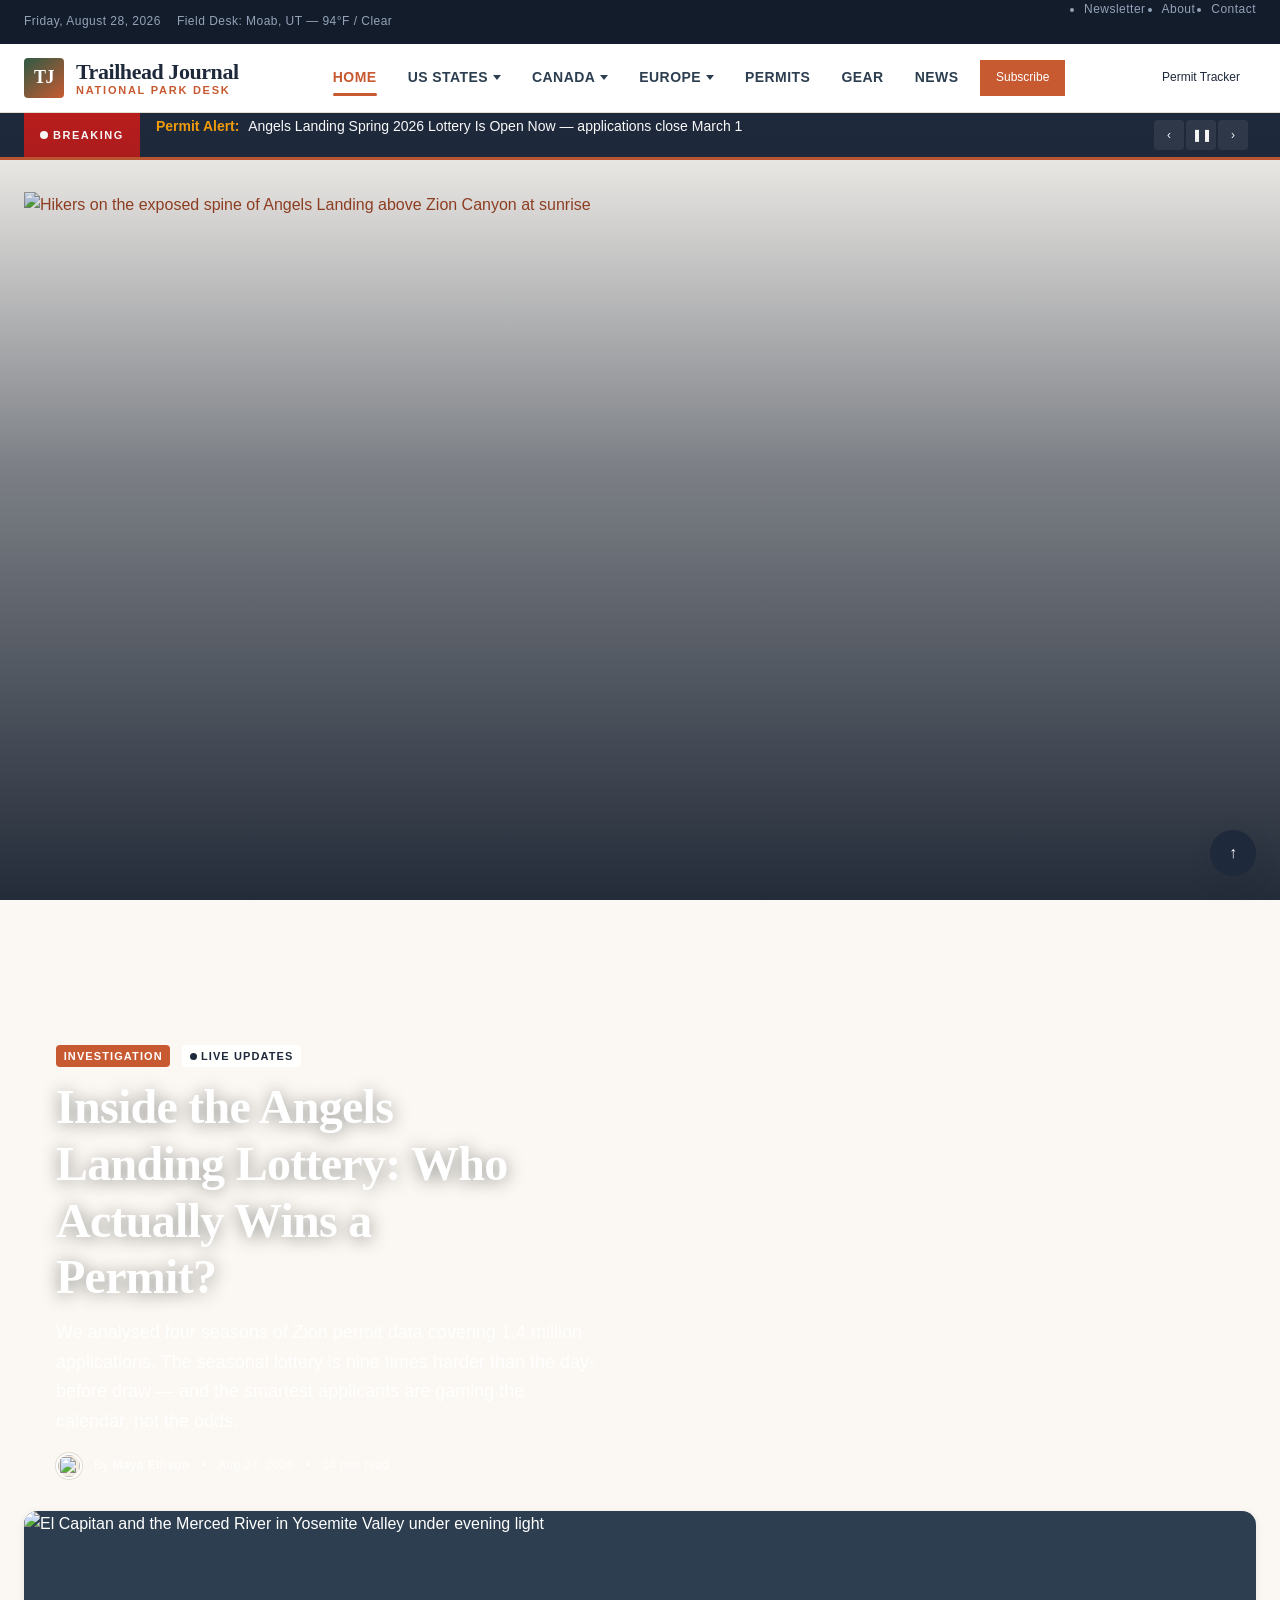
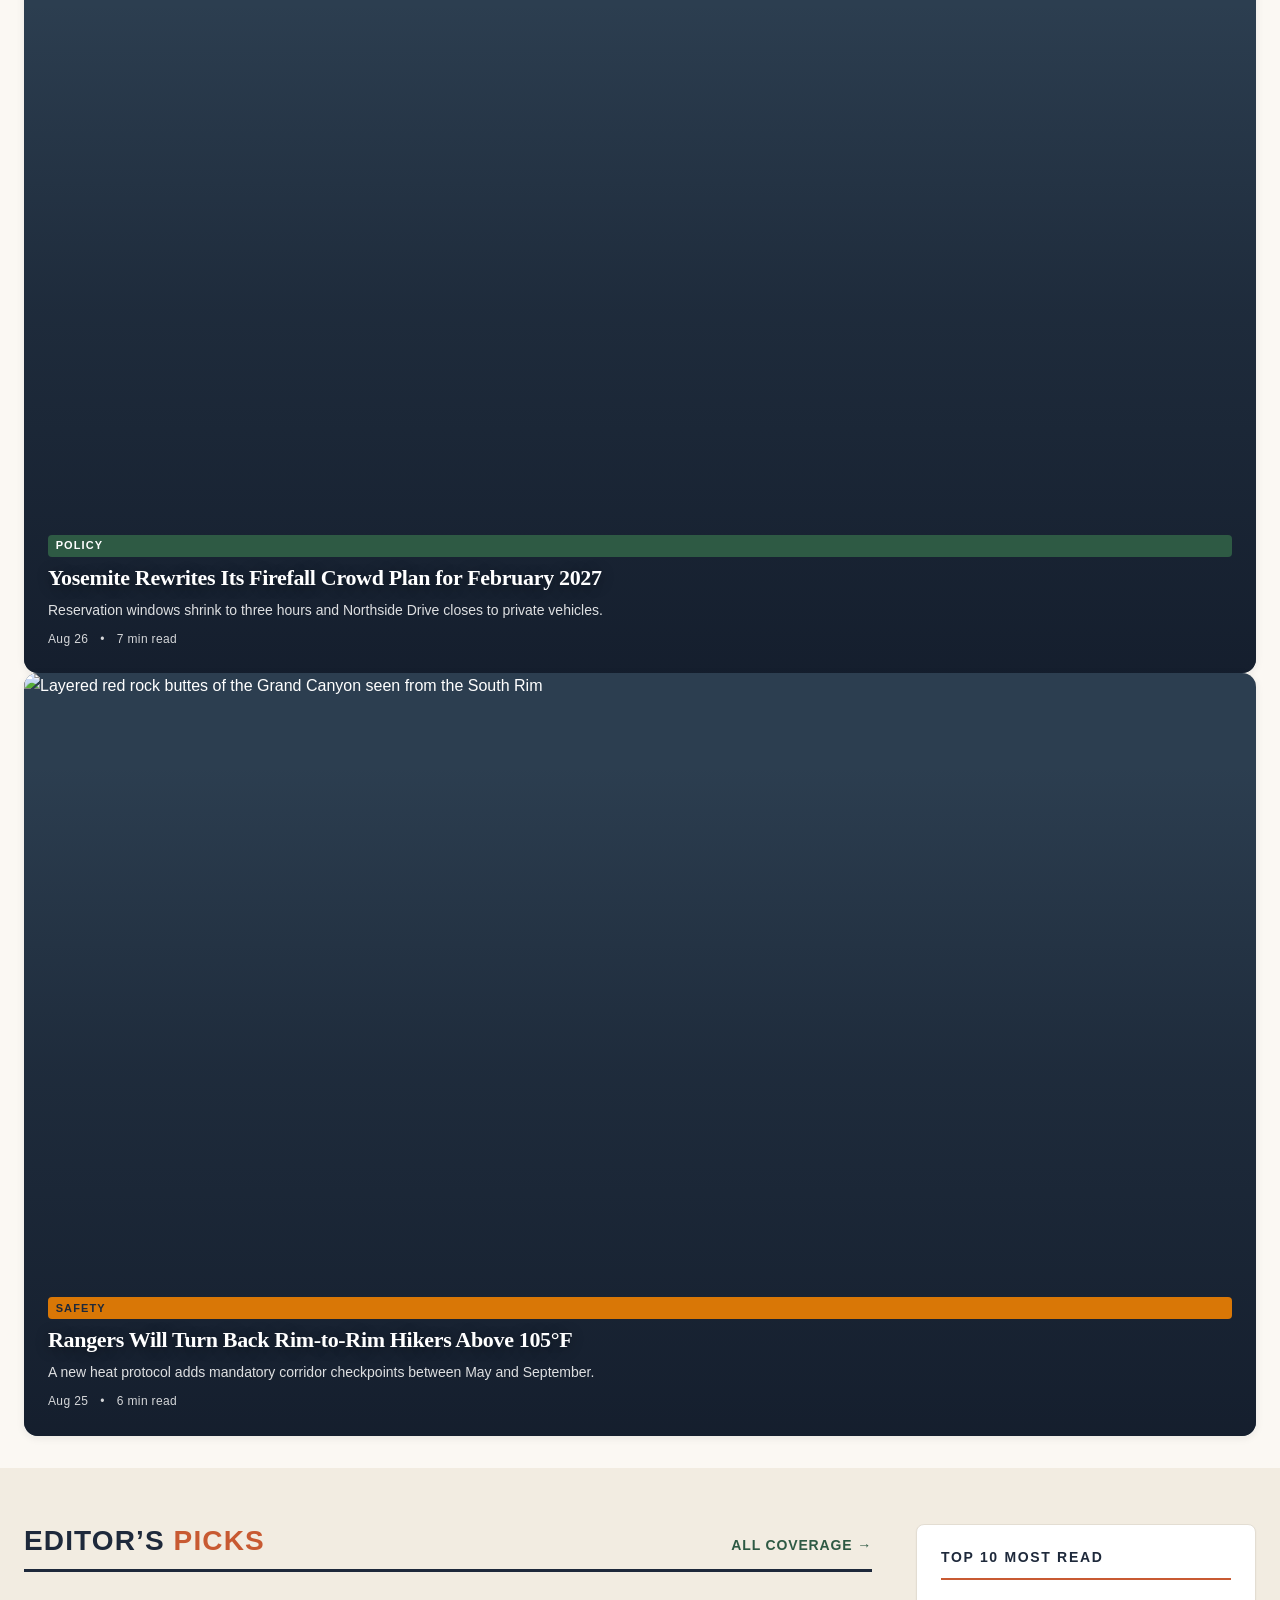
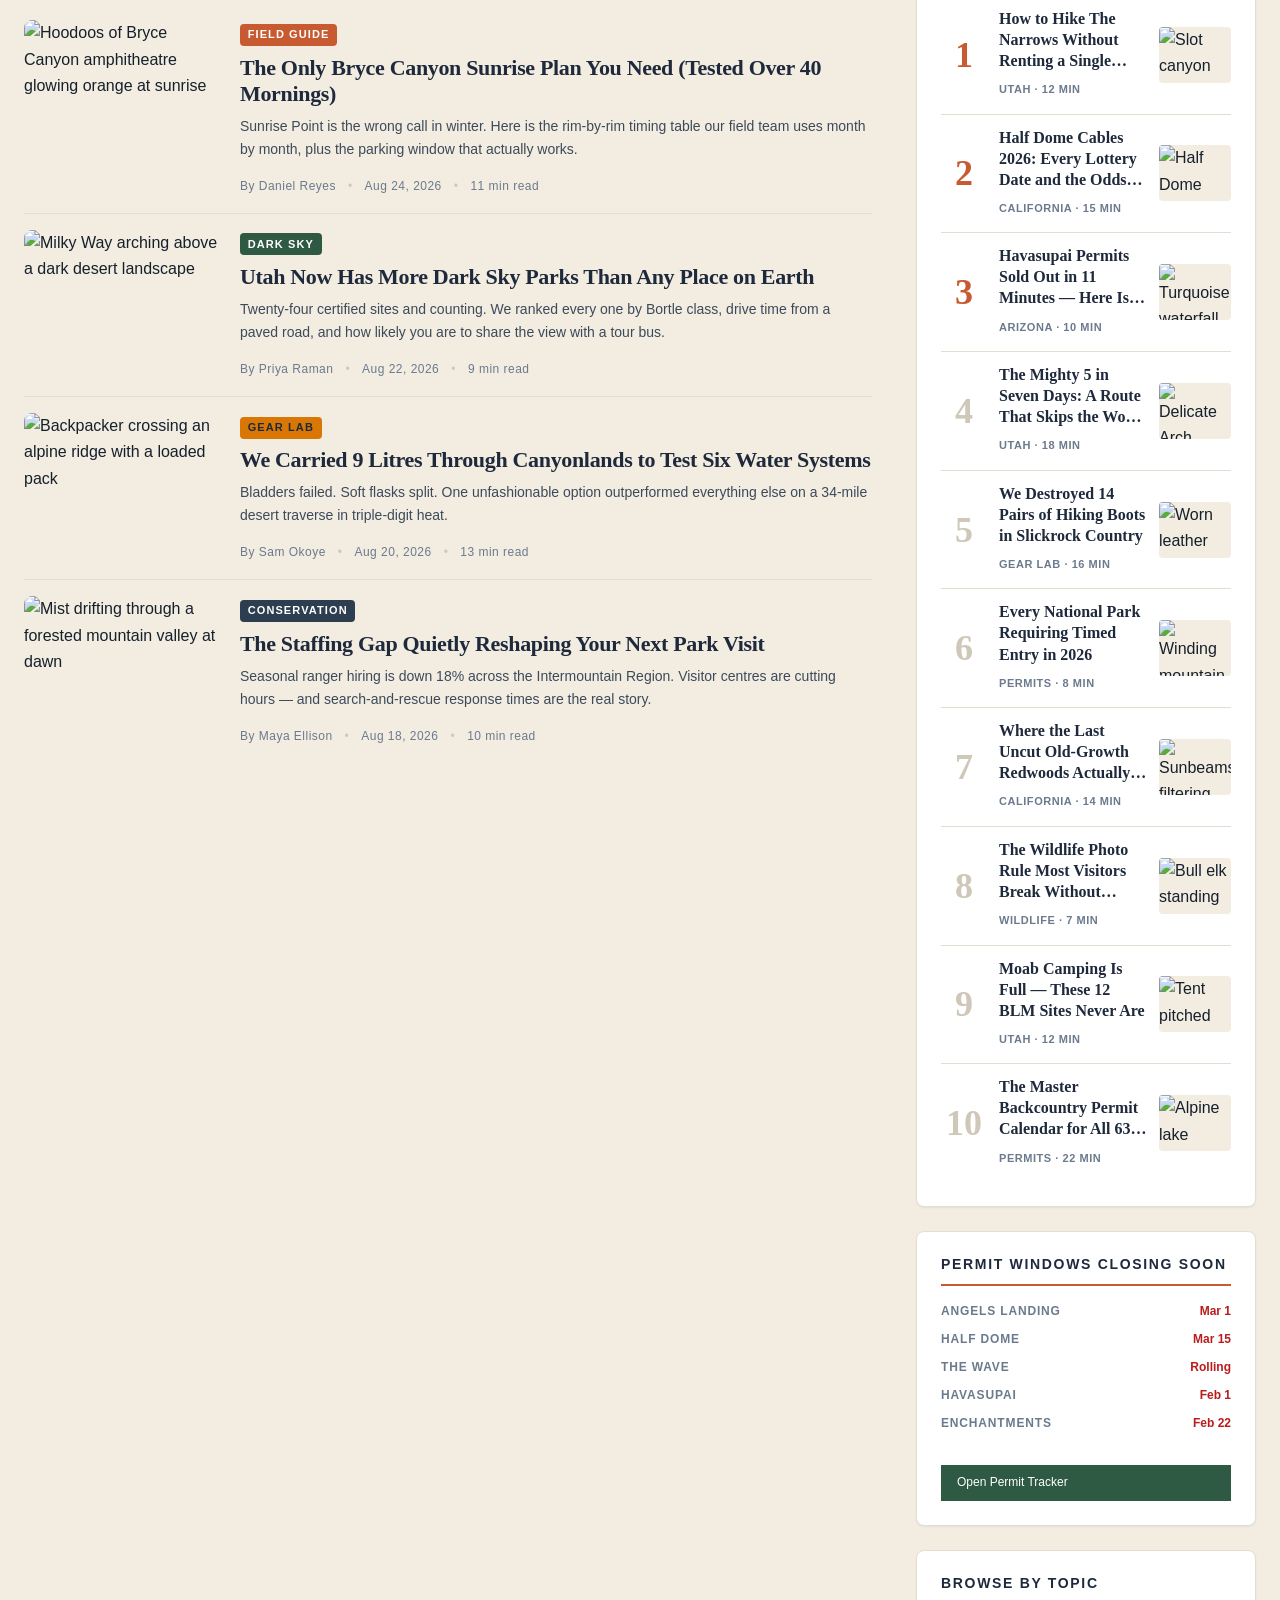
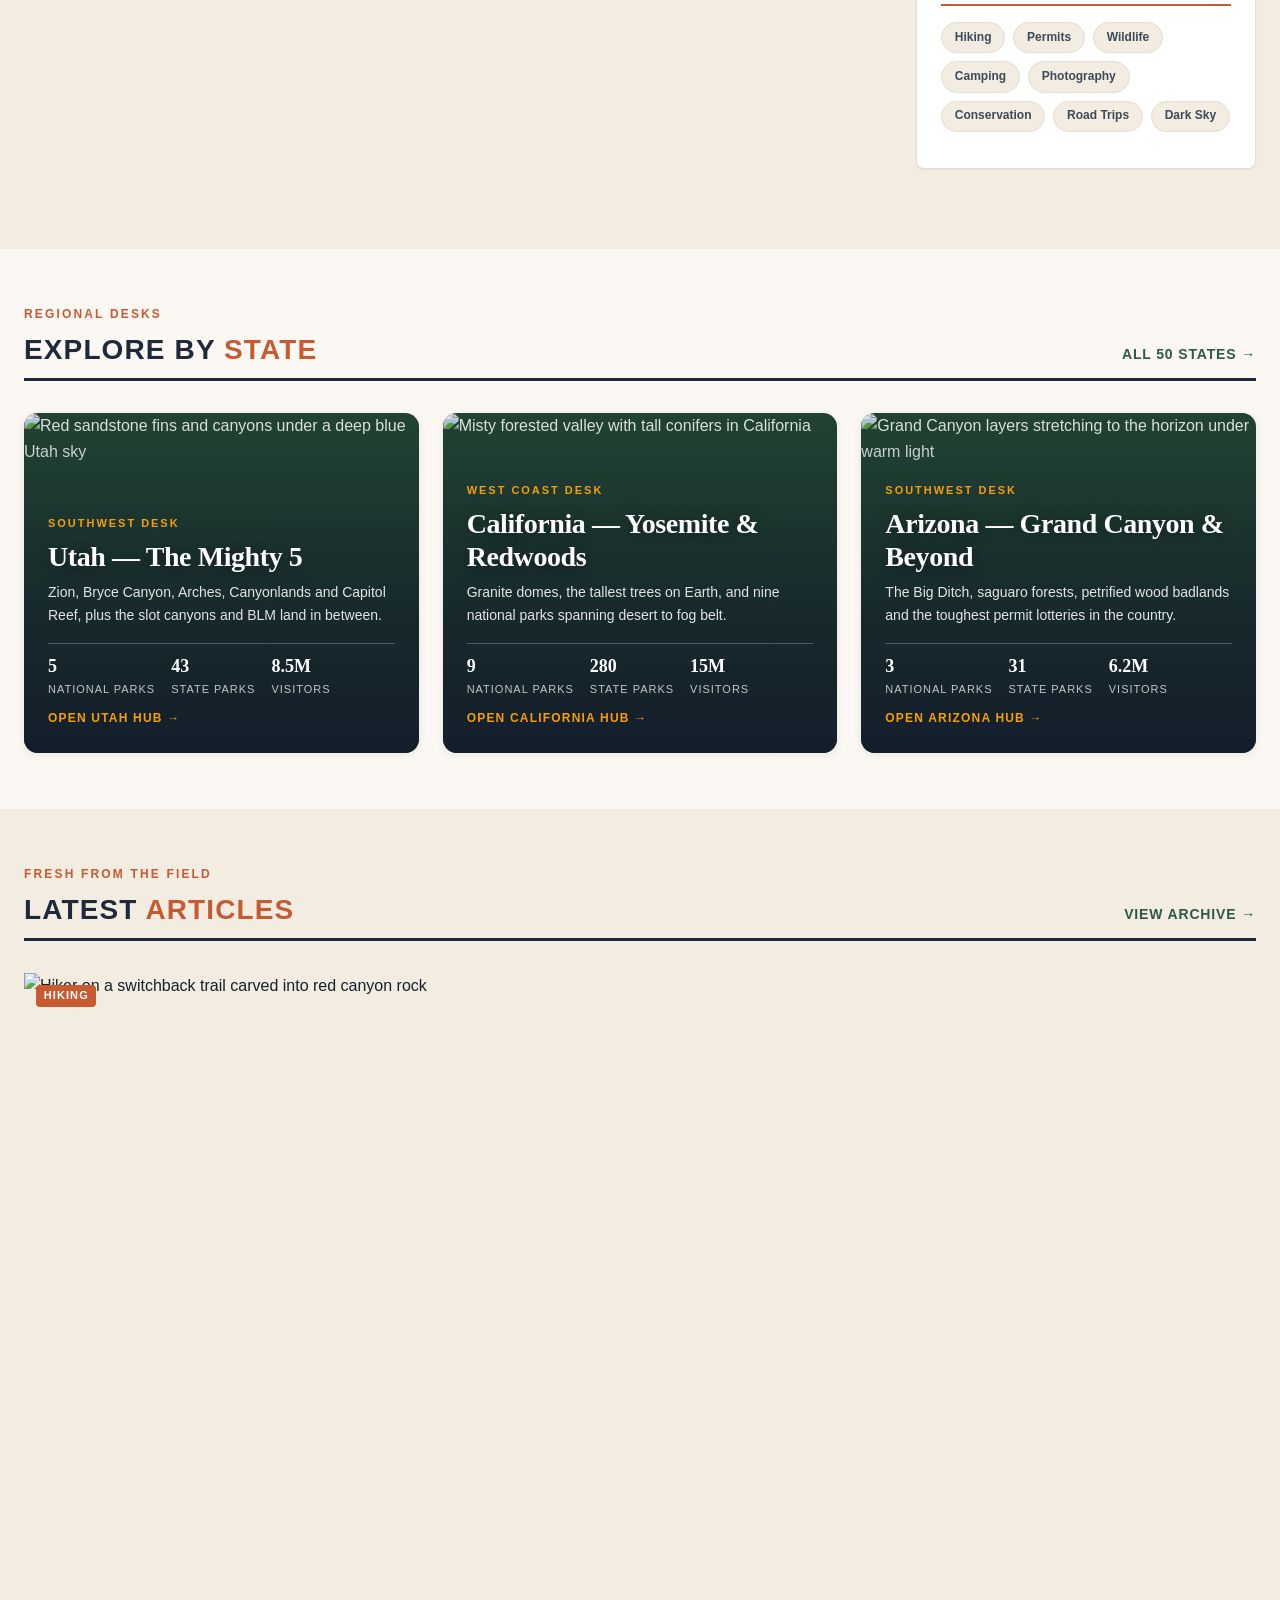
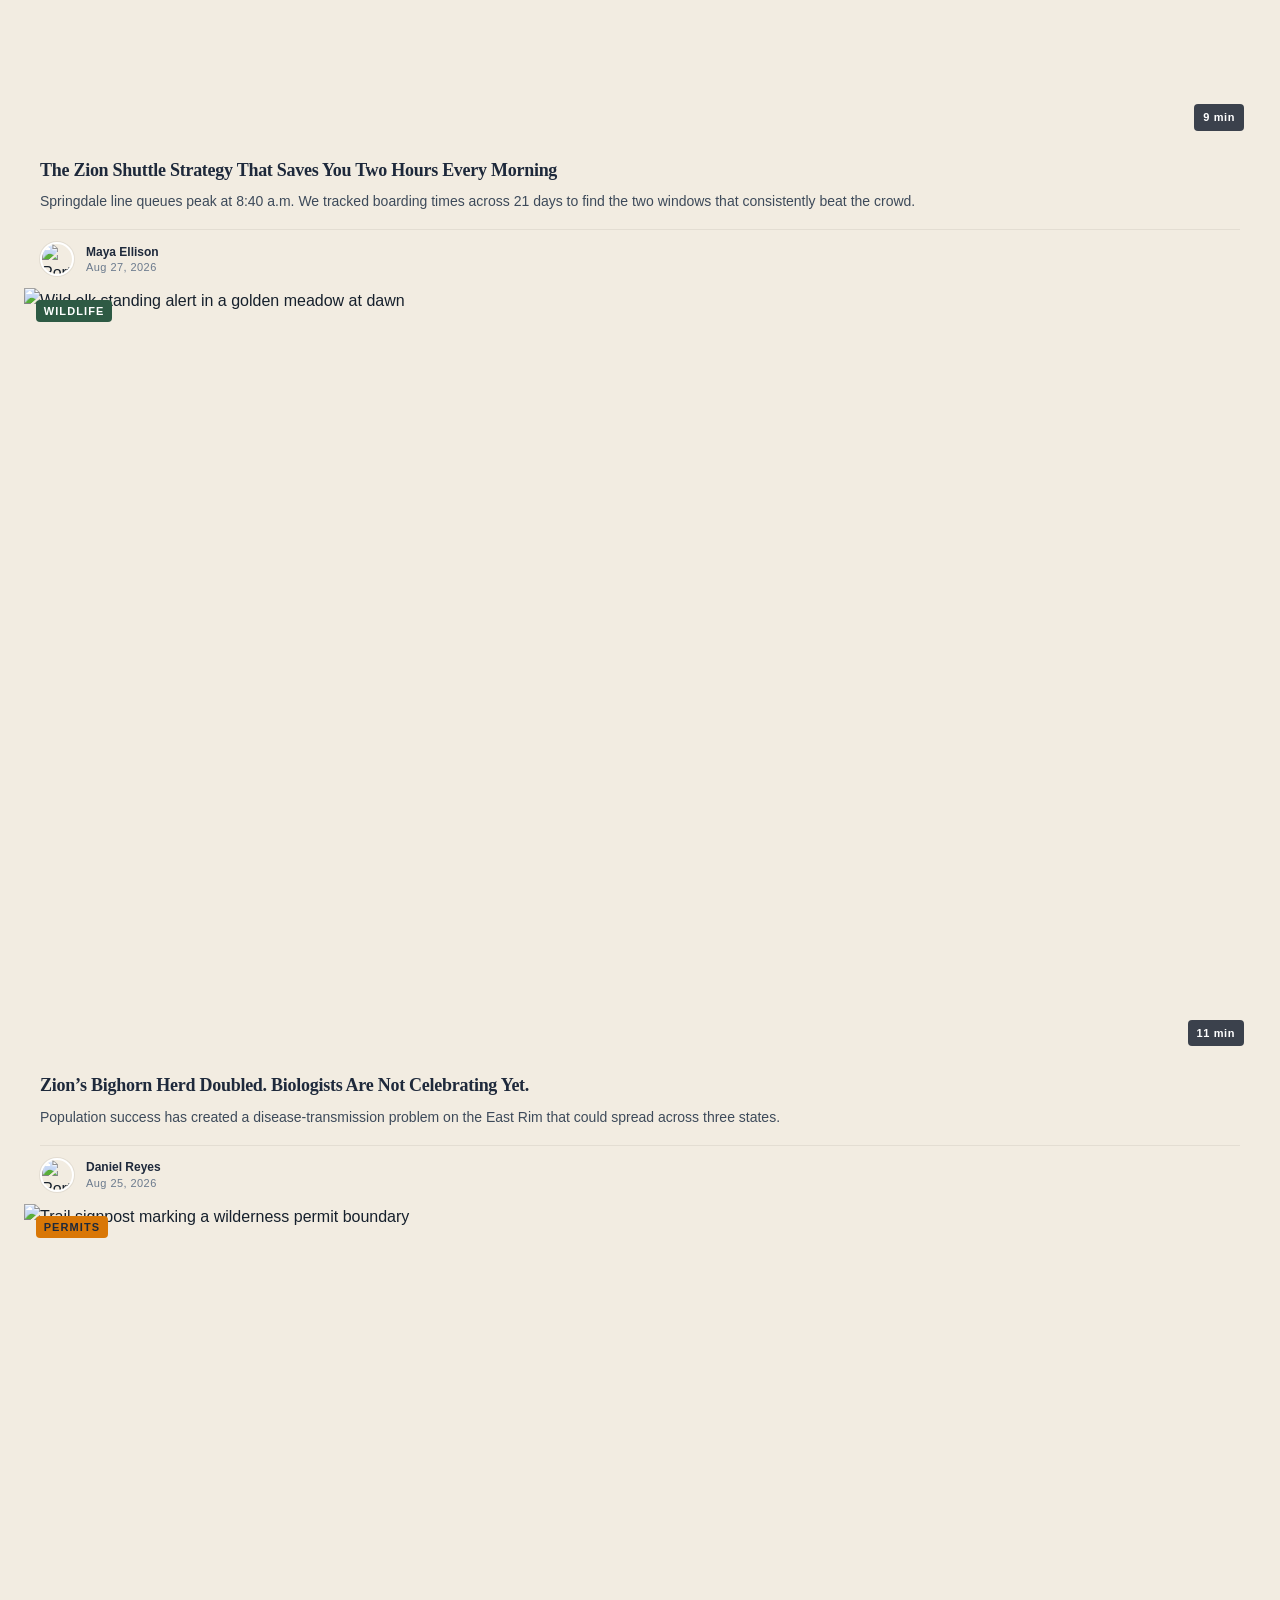
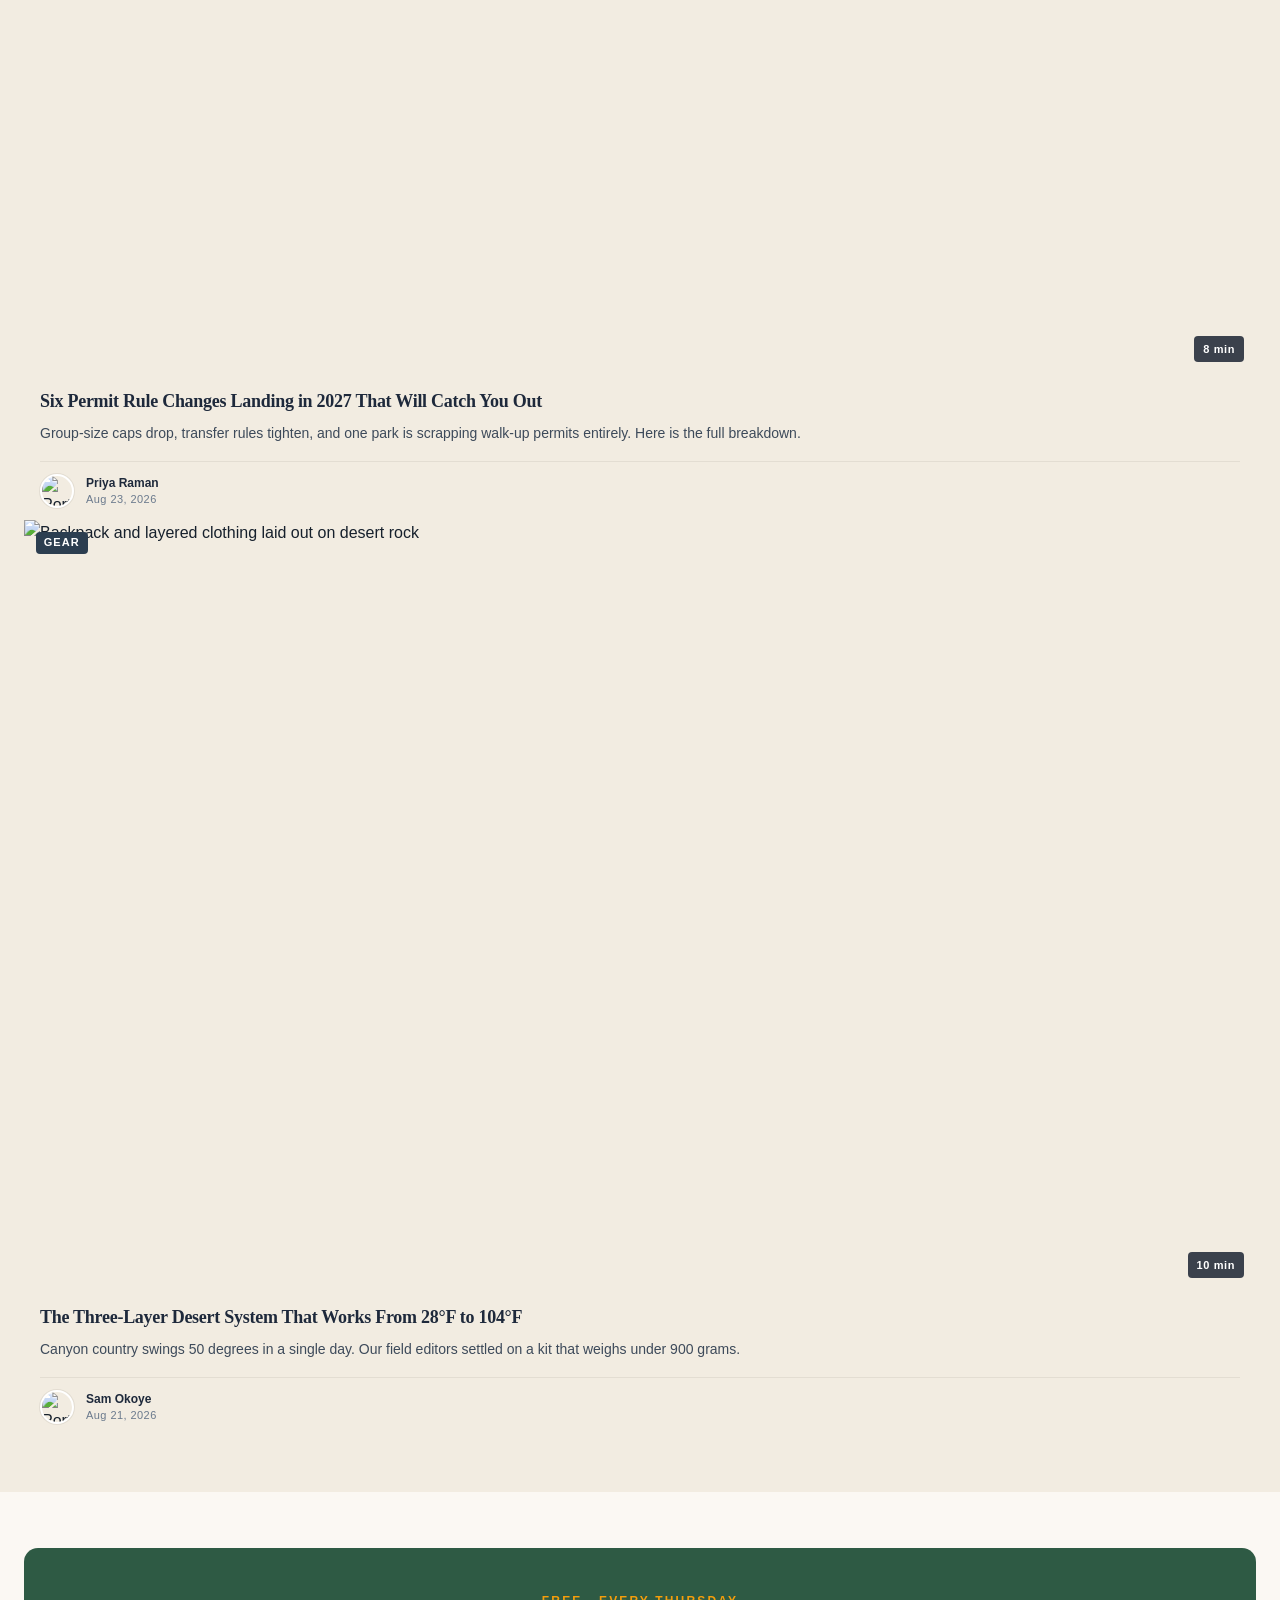
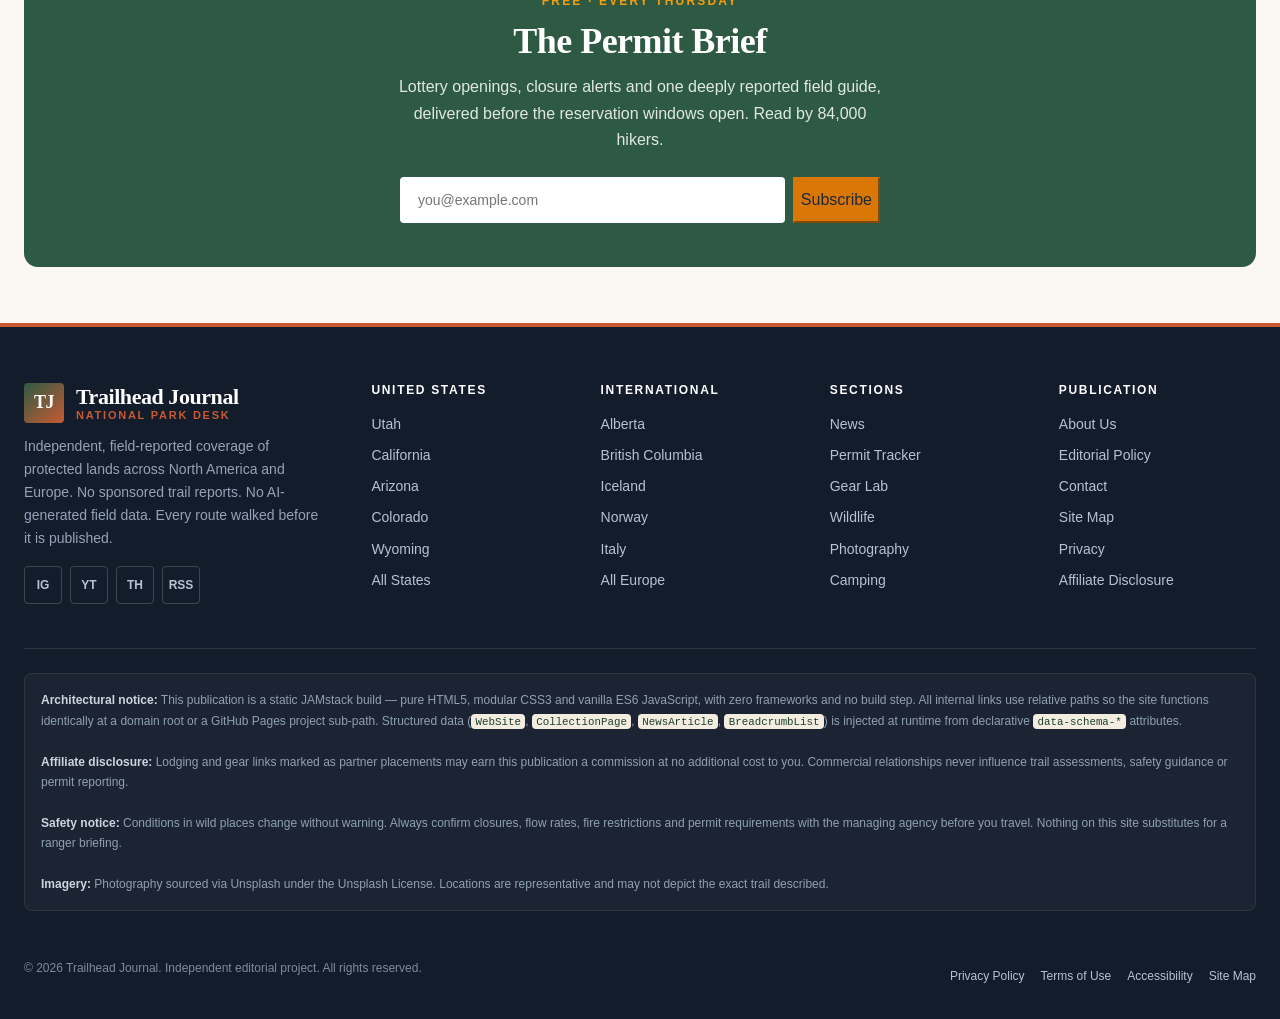
==== commit d03e75fa: "update" ====
--- a/index.html
+++ b/index.html
@@ -894,801 +894,4 @@
 
 <script src="./assets/js/main.js" defer></script>
 </body>
-</html>
-```
-
----
-
-# FILE 4 — `us/utah/index.html`
-
-```html
-<!DOCTYPE html>
-<html lang="en">
-<head>
-<meta charset="utf-8">
-<meta name="viewport" content="width=device-width, initial-scale=1">
-<meta name="theme-color" content="#1e293b">
-
-<title>Utah National Parks Guide 2026 — The Mighty 5, Permits &amp; Lodging | Trailhead Journal</title>
-<meta name="description" content="Complete Utah national parks hub: Zion, Bryce Canyon, Arches, Canyonlands and Capitol Reef. Permit requirements, best seasons, difficulty ratings, curated guides and Springdale and Moab lodging.">
-<meta name="author" content="Trailhead Journal Southwest Desk">
-<meta name="robots" content="index, follow, max-image-preview:large, max-snippet:-1">
-<link rel="canonical" href="./index.html">
-
-<meta property="og:type" content="website">
-<meta property="og:site_name" content="Trailhead Journal">
-<meta property="og:locale" content="en_US">
-<meta property="og:title" content="Utah National Parks Guide 2026 — The Mighty 5, Permits &amp; Lodging">
-<meta property="og:description" content="Zion, Bryce Canyon, Arches, Canyonlands and Capitol Reef — permits, seasons, difficulty and lodging in one hub.">
-<meta property="og:url" content="./index.html">
-<meta property="og:image" content="https://images.unsplash.com/photo-1527333656061-ce7ea8ea6ffa?auto=format&fit=crop&w=1200&q=80">
-<meta property="og:image:width" content="1200">
-<meta property="og:image:height" content="630">
-<meta property="og:image:alt" content="Delicate Arch at dusk with the La Sal Mountains behind">
-
-<meta name="twitter:card" content="summary_large_image">
-<meta name="twitter:site" content="@trailheadjournal">
-<meta name="twitter:title" content="Utah National Parks Guide 2026 — The Mighty 5, Permits &amp; Lodging">
-<meta name="twitter:description" content="Zion, Bryce Canyon, Arches, Canyonlands and Capitol Reef — permits, seasons, difficulty and lodging in one hub.">
-<meta name="twitter:image" content="https://images.unsplash.com/photo-1527333656061-ce7ea8ea6ffa?auto=format&fit=crop&w=1200&q=80">
-
-<meta name="geo.region" content="US-UT">
-<meta name="geo.placename" content="Utah, United States">
-
-<link rel="preconnect" href="https://images.unsplash.com" crossorigin>
-<link rel="dns-prefetch" href="https://images.unsplash.com">
-
-<link rel="stylesheet" href="../../assets/css/style.css">
-</head>
-
-<body
-  data-root="../../"
-  data-schema-type="CollectionPage"
-  data-schema-title="Utah National Parks Guide 2026 — The Mighty 5"
-  data-schema-description="Complete Utah national parks hub covering Zion, Bryce Canyon, Arches, Canyonlands and Capitol Reef with permits, seasons and lodging."
-  data-schema-image="https://images.unsplash.com/photo-1527333656061-ce7ea8ea6ffa?auto=format&fit=crop&w=1600&q=80"
-  data-schema-published="2026-02-04T07:00:00-07:00"
-  data-schema-modified="2026-08-28T09:00:00-06:00"
-  data-schema-author="Trailhead Journal Southwest Desk"
-  data-schema-section="Utah">
-
-<a class="skip-link" href="#main">Skip to main content</a>
-
-<!-- ================= TOP BAR ================= -->
-<div class="topbar">
-  <div class="container topbar__inner">
-    <div class="topbar__meta">
-      <span>Friday, August 28, 2026</span>
-      <span>Moab Field Desk — 94&deg;F / Clear</span>
-    </div>
-    <ul class="topbar__links" role="list">
-      <li><a href="../../newsletter.html" target="_self">Newsletter</a></li>
-      <li><a href="../../about.html" target="_self">About</a></li>
-      <li><a href="../../contact.html" target="_self">Contact</a></li>
-    </ul>
-  </div>
-</div>
-
-<!-- ================= HEADER ================= -->
-<header class="site-header" data-header role="banner">
-  <div class="container site-header__inner">
-
-    <a class="brand" href="../../index.html" target="_self" aria-label="Trailhead Journal — home">
-      <span class="brand__mark" aria-hidden="true">TJ</span>
-      <span class="brand__text">
-        <span class="brand__name">Trailhead Journal</span>
-        <span class="brand__tagline">National Park Desk</span>
-      </span>
-    </a>
-
-    <button class="nav-toggle" type="button" data-nav-toggle
-            aria-expanded="false" aria-controls="primary-nav" aria-label="Open main menu">
-      <span class="nav-toggle__bars" aria-hidden="true"></span>
-    </button>
-
-    <nav class="nav" id="primary-nav" data-nav aria-label="Primary navigation">
-      <ul class="nav__list" role="list">
-        <li class="nav__item"><a class="nav__link" href="../../index.html" target="_self">Home</a></li>
-
-        <li class="nav__item" data-dropdown>
-          <button class="nav__link is-active" type="button" data-dropdown-toggle aria-expanded="false" aria-haspopup="true">
-            US States <span class="nav__caret" aria-hidden="true"></span>
-          </button>
-          <ul class="nav__dropdown" role="list">
-            <li class="nav__dropdown-head" aria-hidden="true">Southwest</li>
-            <li><a class="nav__dropdown-link" href="./index.html" target="_self" aria-current="page">Utah <span>Zion, Bryce, Arches, Canyonlands, Capitol Reef</span></a></li>
-            <li><a class="nav__dropdown-link" href="../arizona/index.html" target="_self">Arizona <span>Grand Canyon, Saguaro, Petrified Forest</span></a></li>
-            <li class="nav__dropdown-head" aria-hidden="true">West Coast</li>
-            <li><a class="nav__dropdown-link" href="../california/index.html" target="_self">California <span>Yosemite, Redwood, Joshua Tree, Sequoia</span></a></li>
-            <li><a class="nav__dropdown-link" href="../index.html" target="_self">All 50 States <span>Full directory index</span></a></li>
-          </ul>
-        </li>
-
-        <li class="nav__item" data-dropdown>
-          <button class="nav__link" type="button" data-dropdown-toggle aria-expanded="false" aria-haspopup="true">
-            Canada <span class="nav__caret" aria-hidden="true"></span>
-          </button>
-          <ul class="nav__dropdown" role="list">
-            <li><a class="nav__dropdown-link" href="../../canada/alberta/index.html" target="_self">Alberta <span>Banff, Jasper, Waterton Lakes</span></a></li>
-            <li><a class="nav__dropdown-link" href="../../canada/british-columbia/index.html" target="_self">British Columbia <span>Yoho, Glacier, Pacific Rim</span></a></li>
-            <li><a class="nav__dropdown-link" href="../../canada/index.html" target="_self">All Provinces <span>Parks Canada directory</span></a></li>
-          </ul>
-        </li>
-
-        <li class="nav__item" data-dropdown>
-          <button class="nav__link" type="button" data-dropdown-toggle aria-expanded="false" aria-haspopup="true">
-            Europe <span class="nav__caret" aria-hidden="true"></span>
-          </button>
-          <ul class="nav__dropdown" role="list">
-            <li><a class="nav__dropdown-link" href="../../europe/iceland/index.html" target="_self">Iceland <span>Vatnaj&ouml;kull, &THORN;ingvellir</span></a></li>
-            <li><a class="nav__dropdown-link" href="../../europe/norway/index.html" target="_self">Norway <span>Jotunheimen, Rondane, Lofoten</span></a></li>
-            <li><a class="nav__dropdown-link" href="../../europe/italy/index.html" target="_self">Italy <span>Dolomiti Bellunesi, Gran Paradiso</span></a></li>
-            <li><a class="nav__dropdown-link" href="../../europe/index.html" target="_self">All Countries <span>European parks index</span></a></li>
-          </ul>
-        </li>
-
-        <li class="nav__item"><a class="nav__link" href="../../permits/index.html" target="_self">Permits</a></li>
-        <li class="nav__item"><a class="nav__link" href="../../gear/index.html" target="_self">Gear</a></li>
-        <li class="nav__item"><a class="nav__link" href="../../news/index.html" target="_self">News</a></li>
-      </ul>
-
-            <a class="btn btn--primary btn--sm" href="../../newsletter.html" target="_self">Subscribe</a>
-    </nav>
-
-    <div class="header__actions">
-      <a class="btn btn--outline btn--sm" href="../../permits/index.html" target="_self">Permit Tracker</a>
-    </div>
-  </div>
-</header>
-
-<div class="nav-backdrop" data-nav-backdrop hidden aria-hidden="true"></div>
-
-<!-- ================= BREAKING NEWS TICKER ================= -->
-<div class="ticker" data-ticker role="region" aria-label="Utah park alerts">
-  <div class="container ticker__inner">
-    <span class="ticker__label"><span class="ticker__dot" aria-hidden="true"></span> Utah Alerts</span>
-
-    <div class="ticker__viewport" aria-live="polite">
-      <p class="ticker__item is-active">
-        <strong>Permit Alert:</strong>
-        <a href="../../permits/angels-landing-lottery.html" target="_self">Angels Landing Spring 2026 Lottery Open Now — closes March 1</a>
-      </p>
-      <p class="ticker__item" aria-hidden="true">
-        <strong>Arches:</strong>
-        <a href="../../news/timed-entry-2026.html" target="_self">Timed entry required 7 a.m.&ndash;4 p.m. daily through October 31</a>
-      </p>
-      <p class="ticker__item" aria-hidden="true">
-        <strong>The Narrows:</strong>
-        <a href="../../news/the-narrows-flow-rate.html" target="_self">Open — Virgin River flowing at 62 CFS, below the 150 CFS closure threshold</a>
-      </p>
-      <p class="ticker__item" aria-hidden="true">
-        <strong>Canyonlands:</strong>
-        <a href="../../news/white-rim-road-status.html" target="_self">White Rim Road passable; Shafer Switchbacks require high clearance</a>
-      </p>
-    </div>
-
-    <div class="ticker__controls">
-      <button class="ticker__btn" type="button" data-ticker-prev aria-label="Previous alert">&#8249;</button>
-      <button class="ticker__btn" type="button" data-ticker-pause aria-pressed="false" aria-label="Pause alerts ticker">&#10074;&#10074;</button>
-      <button class="ticker__btn" type="button" data-ticker-next aria-label="Next alert">&#8250;</button>
-    </div>
-  </div>
-</div>
-
-<!-- ================= BREADCRUMBS ================= -->
-<nav class="breadcrumbs" aria-label="Breadcrumb" data-breadcrumb>
-  <div class="container">
-    <ol class="breadcrumbs__list" role="list">
-      <li><a href="../../index.html" target="_self">Home</a></li>
-      <li><a href="../index.html" target="_self">United States</a></li>
-      <li><span aria-current="page">Utah</span></li>
-    </ol>
-  </div>
-</nav>
-
-<!-- ================= MAIN ================= -->
-<main id="main" role="main">
-
-  <!-- ---------- STATE HERO BANNER ---------- -->
-  <section class="state-hero" aria-labelledby="utah-heading">
-    <div class="state-hero__media">
-      <img
-        src="https://images.unsplash.com/photo-1527333656061-ce7ea8ea6ffa?auto=format&fit=crop&w=1800&q=80"
-        srcset="https://images.unsplash.com/photo-1527333656061-ce7ea8ea6ffa?auto=format&fit=crop&w=900&q=72 900w,
-                https://images.unsplash.com/photo-1527333656061-ce7ea8ea6ffa?auto=format&fit=crop&w=1400&q=78 1400w,
-                https://images.unsplash.com/photo-1527333656061-ce7ea8ea6ffa?auto=format&fit=crop&w=2000&q=80 2000w"
-        sizes="100vw"
-        width="1800" height="1013"
-        alt="Delicate Arch standing on Utah slickrock at dusk with the La Sal Mountains beyond"
-        data-priority fetchpriority="high" decoding="async">
-    </div>
-
-    <div class="container state-hero__inner">
-      <span class="badge badge--rust">Southwest Desk</span>
-      <h1 class="state-hero__title" id="utah-heading">Utah National Parks</h1>
-      <p class="state-hero__lede">
-        Five national parks compressed into 300 miles of sandstone, slot canyons and high-desert plateau.
-        This is our permanently maintained hub for the Mighty 5 — permits, seasons, difficulty ratings, and where to
-        sleep when Springdale and Moab are fully booked.
-      </p>
-
-      <div class="stat-banner" role="group" aria-label="Utah park statistics">
-        <div class="stat-banner__item">
-          <span class="stat-banner__value">5</span>
-          <span class="stat-banner__label">National Parks</span>
-        </div>
-        <div class="stat-banner__item">
-          <span class="stat-banner__value">43</span>
-          <span class="stat-banner__label">State Parks</span>
-        </div>
-        <div class="stat-banner__item">
-          <span class="stat-banner__value">8.5M</span>
-          <span class="stat-banner__label">Annual Visitors</span>
-        </div>
-        <div class="stat-banner__item">
-          <span class="stat-banner__value">24</span>
-          <span class="stat-banner__label">Dark Sky Sites</span>
-        </div>
-      </div>
-    </div>
-  </section>
-
-  <!-- ---------- PARKS HUB DIRECTORY ---------- -->
-  <section class="section" aria-labelledby="parks-heading">
-    <div class="container">
-      <div class="section-head">
-        <div>
-          <span class="section-kicker">The Mighty 5</span>
-          <h2 class="section-head__title" id="parks-heading">Utah <span class="accent">Park Directory</span></h2>
-        </div>
-        <a class="section-head__link" href="./mighty-5-road-trip.html" target="_self">See the 7-day route</a>
-      </div>
-
-      <div class="park-grid">
-
-        <!-- ZION -->
-        <article class="park-card" data-schema-item="Zion National Park">
-          <div class="park-card__media">
-            <span class="park-card__rank" aria-hidden="true">1</span>
-            <img src="https://images.unsplash.com/photo-1533953263536-6a9ac0dbba69?auto=format&fit=crop&w=800&q=78"
-                 srcset="https://images.unsplash.com/photo-1533953263536-6a9ac0dbba69?auto=format&fit=crop&w=500&q=72 500w,
-                         https://images.unsplash.com/photo-1533953263536-6a9ac0dbba69?auto=format&fit=crop&w=800&q=78 800w"
-                 sizes="(max-width: 767px) 100vw, 33vw"
-                 width="800" height="533"
-                 alt="Sunrise light striking the sandstone walls of Zion Canyon">
-          </div>
-          <div class="park-card__body">
-            <span class="badge badge--rust mb-4">Most Visited</span>
-            <h3 class="park-card__title"><a href="./zion-narrows-guide.html" target="_self">Zion National Park</a></h3>
-            <p class="park-card__desc">
-              A 2,000-foot-deep canyon with a river running through it. Home to Angels Landing and The Narrows —
-              and the strictest permit system in the state.
-            </p>
-            <ul class="spec-list" role="list">
-              <li><span class="spec-list__key">Best Season</span><span class="spec-list__val">Apr&ndash;May, Oct</span></li>
-              <li><span class="spec-list__key">Permit Required</span><span class="spec-list__val is-yes">Yes &mdash; Angels Landing</span></li>
-              <li><span class="spec-list__key">Difficulty</span><span class="spec-list__val">Moderate&ndash;Strenuous</span></li>
-              <li><span class="spec-list__key">Annual Visitors</span><span class="spec-list__val">4.6M</span></li>
-            </ul>
-            <div class="park-card__actions">
-              <a class="btn btn--primary btn--sm" href="./zion-narrows-guide.html" target="_self">Read Guide</a>
-              <a class="btn btn--outline btn--sm" href="../../permits/angels-landing-lottery.html" target="_self">Permits</a>
-            </div>
-          </div>
-        </article>
-
-        <!-- BRYCE CANYON -->
-        <article class="park-card" data-schema-item="Bryce Canyon National Park">
-          <div class="park-card__media">
-            <span class="park-card__rank" aria-hidden="true">2</span>
-            <img src="https://images.unsplash.com/photo-1520250497591-112f2f40a3f4?auto=format&fit=crop&w=800&q=78"
-                 srcset="https://images.unsplash.com/photo-1520250497591-112f2f40a3f4?auto=format&fit=crop&w=500&q=72 500w,
-                         https://images.unsplash.com/photo-1520250497591-112f2f40a3f4?auto=format&fit=crop&w=800&q=78 800w"
-                 sizes="(max-width: 767px) 100vw, 33vw"
-                 width="800" height="533"
-                 alt="Orange hoodoo spires filling the Bryce Canyon amphitheatre at sunrise">
-          </div>
-          <div class="park-card__body">
-            <span class="badge badge--gold mb-4">Dark Sky Park</span>
-            <h3 class="park-card__title"><a href="./bryce-canyon-sunrise-guide.html" target="_self">Bryce Canyon National Park</a></h3>
-            <p class="park-card__desc">
-              The largest concentration of hoodoos on Earth, sitting at 8,000 feet. Cold, high, and spectacular in
-              winter when the crowds vanish.
-            </p>
-            <ul class="spec-list" role="list">
-              <li><span class="spec-list__key">Best Season</span><span class="spec-list__val">May&ndash;Jun, Sep&ndash;Oct</span></li>
-              <li><span class="spec-list__key">Permit Required</span><span class="spec-list__val is-no">No &mdash; day use</span></li>
-              <li><span class="spec-list__key">Difficulty</span><span class="spec-list__val">Easy&ndash;Moderate</span></li>
-              <li><span class="spec-list__key">Annual Visitors</span><span class="spec-list__val">2.4M</span></li>
-            </ul>
-            <div class="park-card__actions">
-              <a class="btn btn--primary btn--sm" href="./bryce-canyon-sunrise-guide.html" target="_self">Read Guide</a>
-              <a class="btn btn--outline btn--sm" href="./dark-sky-parks-ranking.html" target="_self">Dark Sky</a>
-            </div>
-          </div>
-        </article>
-
-                <!-- ARCHES (continued) -->
-        <article class="park-card" data-schema-item="Arches National Park">
-          <div class="park-card__media">
-            <span class="park-card__rank" aria-hidden="true">3</span>
-            <img src="https://images.unsplash.com/photo-1546587348-d12660c30c50?auto=format&fit=crop&w=800&q=78"
-                 srcset="https://images.unsplash.com/photo-1546587348-d12660c30c50?auto=format&fit=crop&w=500&q=72 500w,
-                         https://images.unsplash.com/photo-1546587348-d12660c30c50?auto=format&fit=crop&w=800&q=78 800w"
-                 sizes="(max-width: 767px) 100vw, 33vw"
-                 width="800" height="533"
-                 alt="Natural sandstone arch framing the desert sky near Moab, Utah">
-          </div>
-          <div class="park-card__body">
-            <span class="badge badge--slate mb-4">Timed Entry</span>
-            <h3 class="park-card__title"><a href="./arches-timed-entry-guide.html" target="_self">Arches National Park</a></h3>
-            <p class="park-card__desc">
-              More than 2,000 catalogued arches packed into 76,000 acres. Small, concentrated, and the hardest
-              Utah park to enter without planning ahead.
-            </p>
-            <ul class="spec-list" role="list">
-              <li><span class="spec-list__key">Best Season</span><span class="spec-list__val">Mar&ndash;May, Sep&ndash;Nov</span></li>
-              <li><span class="spec-list__key">Permit Required</span><span class="spec-list__val is-yes">Yes &mdash; timed entry</span></li>
-              <li><span class="spec-list__key">Difficulty</span><span class="spec-list__val">Easy&ndash;Moderate</span></li>
-              <li><span class="spec-list__key">Annual Visitors</span><span class="spec-list__val">1.8M</span></li>
-            </ul>
-            <div class="park-card__actions">
-              <a class="btn btn--primary btn--sm" href="./arches-timed-entry-guide.html" target="_self">Read Guide</a>
-              <a class="btn btn--outline btn--sm" href="../../news/timed-entry-2026.html" target="_self">Entry Rules</a>
-            </div>
-          </div>
-        </article>
-
-        <!-- CANYONLANDS -->
-        <article class="park-card" data-schema-item="Canyonlands National Park">
-          <div class="park-card__media">
-            <span class="park-card__rank" aria-hidden="true">4</span>
-            <img src="https://images.unsplash.com/photo-1500534623283-312aade485b7?auto=format&fit=crop&w=800&q=78"
-                 srcset="https://images.unsplash.com/photo-1500534623283-312aade485b7?auto=format&fit=crop&w=500&q=72 500w,
-                         https://images.unsplash.com/photo-1500534623283-312aade485b7?auto=format&fit=crop&w=800&q=78 800w"
-                 sizes="(max-width: 767px) 100vw, 33vw"
-                 width="800" height="533"
-                 alt="Deep canyon country carved by rivers, seen from an overlook at Island in the Sky">
-          </div>
-          <div class="park-card__body">
-            <span class="badge badge--forest mb-4">Backcountry</span>
-            <h3 class="park-card__title"><a href="./canyonlands-district-guide.html" target="_self">Canyonlands National Park</a></h3>
-            <p class="park-card__desc">
-              Four districts, no connecting roads between them. Island in the Sky is the day-trip; The Maze is one of
-              the most remote places in the lower 48.
-            </p>
-            <ul class="spec-list" role="list">
-              <li><span class="spec-list__key">Best Season</span><span class="spec-list__val">Apr&ndash;May, Oct</span></li>
-              <li><span class="spec-list__key">Permit Required</span><span class="spec-list__val is-yes">Yes &mdash; backcountry</span></li>
-              <li><span class="spec-list__key">Difficulty</span><span class="spec-list__val">Moderate&ndash;Expert</span></li>
-              <li><span class="spec-list__key">Annual Visitors</span><span class="spec-list__val">800K</span></li>
-            </ul>
-            <div class="park-card__actions">
-              <a class="btn btn--primary btn--sm" href="./canyonlands-district-guide.html" target="_self">Read Guide</a>
-              <a class="btn btn--outline btn--sm" href="../../permits/backcountry-permit-calendar.html" target="_self">Permits</a>
-            </div>
-          </div>
-        </article>
-
-        <!-- CAPITOL REEF -->
-        <article class="park-card" data-schema-item="Capitol Reef National Park">
-          <div class="park-card__media">
-            <span class="park-card__rank" aria-hidden="true">5</span>
-            <img src="https://images.unsplash.com/photo-1602088113235-229c19758e9f?auto=format&fit=crop&w=800&q=78"
-                 srcset="https://images.unsplash.com/photo-1602088113235-229c19758e9f?auto=format&fit=crop&w=500&q=72 500w,
-                         https://images.unsplash.com/photo-1602088113235-229c19758e9f?auto=format&fit=crop&w=800&q=78 800w"
-                 sizes="(max-width: 767px) 100vw, 33vw"
-                 width="800" height="533"
-                 alt="Layered red and white cliffs of the Waterpocket Fold in Capitol Reef">
-          </div>
-          <div class="park-card__body">
-            <span class="badge badge--forest mb-4">Least Crowded</span>
-            <h3 class="park-card__title"><a href="./capitol-reef-scenic-drive.html" target="_self">Capitol Reef National Park</a></h3>
-            <p class="park-card__desc">
-              A hundred-mile wrinkle in the Earth&rsquo;s crust, plus historic orchards you can still pick fruit from.
-              The quietest of the Mighty 5 by a wide margin.
-            </p>
-            <ul class="spec-list" role="list">
-              <li><span class="spec-list__key">Best Season</span><span class="spec-list__val">Apr&ndash;Jun, Sep&ndash;Oct</span></li>
-              <li><span class="spec-list__key">Permit Required</span><span class="spec-list__val is-no">No &mdash; day use</span></li>
-              <li><span class="spec-list__key">Difficulty</span><span class="spec-list__val">Easy&ndash;Moderate</span></li>
-              <li><span class="spec-list__key">Annual Visitors</span><span class="spec-list__val">1.2M</span></li>
-            </ul>
-            <div class="park-card__actions">
-              <a class="btn btn--primary btn--sm" href="./capitol-reef-scenic-drive.html" target="_self">Read Guide</a>
-              <a class="btn btn--outline btn--sm" href="./mighty-5-road-trip.html" target="_self">Road Trip</a>
-            </div>
-          </div>
-        </article>
-
-      </div>
-    </div>
-  </section>
-
-  <!-- ---------- COMPARISON TABLE ---------- -->
-  <section class="section section--alt" aria-labelledby="compare-heading">
-    <div class="container">
-      <div class="section-head">
-        <div>
-          <span class="section-kicker">At a Glance</span>
-          <h2 class="section-head__title" id="compare-heading">Mighty 5 <span class="accent">Comparison</span></h2>
-        </div>
-      </div>
-
-      <div class="table-wrap">
-        <table class="table">
-          <caption>Utah national parks — entry requirements, elevation and crowd profile, updated August 2026</caption>
-          <thead>
-            <tr>
-              <th scope="col">Park</th>
-              <th scope="col">Entry Requirement</th>
-              <th scope="col">Peak Elevation</th>
-              <th scope="col">Best Months</th>
-              <th scope="col">Crowd Level</th>
-              <th scope="col">Nearest Base</th>
-            </tr>
-          </thead>
-          <tbody>
-            <tr>
-              <th scope="row">Zion</th>
-              <td>Angels Landing lottery; shuttle mandatory Mar&ndash;Nov</td>
-              <td>8,726 ft</td>
-              <td>April, May, October</td>
-              <td>Very High</td>
-              <td>Springdale</td>
-            </tr>
-            <tr>
-              <th scope="row">Bryce Canyon</th>
-              <td>Standard entrance fee only</td>
-              <td>9,115 ft</td>
-              <td>May, June, September</td>
-              <td>High</td>
-              <td>Bryce Canyon City</td>
-            </tr>
-            <tr>
-              <th scope="row">Arches</th>
-              <td>Timed entry 7 a.m.&ndash;4 p.m., Apr&ndash;Oct</td>
-              <td>5,653 ft</td>
-              <td>March, April, October</td>
-              <td>Very High</td>
-              <td>Moab</td>
-            </tr>
-            <tr>
-              <th scope="row">Canyonlands</th>
-              <td>Backcountry and White Rim permits</td>
-              <td>7,120 ft</td>
-              <td>April, May, October</td>
-              <td>Moderate</td>
-              <td>Moab</td>
-            </tr>
-            <tr>
-              <th scope="row">Capitol Reef</th>
-              <td>Scenic Drive fee only</td>
-              <td>8,960 ft</td>
-              <td>April&ndash;June, September</td>
-              <td>Low</td>
-              <td>Torrey</td>
-            </tr>
-          </tbody>
-        </table>
-      </div>
-    </div>
-  </section>
-
-  <!-- ---------- FEATURED UTAH ARTICLES ---------- -->
-  <section class="section" aria-labelledby="featured-utah-heading">
-    <div class="container">
-      <div class="section-head">
-        <div>
-          <span class="section-kicker">Curated by the Southwest Desk</span>
-          <h2 class="section-head__title" id="featured-utah-heading">Featured <span class="accent">Utah Guides</span></h2>
-        </div>
-        <a class="section-head__link" href="./archive.html" target="_self">All Utah coverage</a>
-      </div>
-
-      <div class="article-grid">
-
-        <article class="article-card" data-schema-item="The Narrows Complete Guide">
-          <div class="article-card__media">
-            <span class="badge badge--rust article-card__badge">Hiking</span>
-            <span class="article-card__readtime">12 min</span>
-            <img src="https://images.unsplash.com/photo-1578326457399-3b34dbbf23b8?auto=format&fit=crop&w=700&q=75"
-                 srcset="https://images.unsplash.com/photo-1578326457399-3b34dbbf23b8?auto=format&fit=crop&w=500&q=72 500w,
-                         https://images.unsplash.com/photo-1578326457399-3b34dbbf23b8?auto=format&fit=crop&w=700&q=75 700w"
-                 sizes="(max-width: 767px) 100vw, 33vw"
-                 width="700" height="438"
-                 alt="Hikers wading a shallow river between towering slot canyon walls in Zion">
-          </div>
-                    <div class="article-card__body">
-            <h3 class="article-card__title">
-              <a href="./zion-narrows-guide.html" target="_self">How to Hike The Narrows Without Renting a Single Piece of Gear</a>
-            </h3>
-            <p class="article-card__excerpt">Outfitters will sell you a $65 package. Below 65&deg;F water temperature you genuinely need it — above that, here is what actually works from your own closet.</p>
-            <div class="article-card__footer">
-              <span class="avatar">
-                <img src="https://images.unsplash.com/photo-1544005313-94ddf0286df2?auto=format&fit=crop&w=96&q=70"
-                     width="96" height="96" alt="Portrait of staff writer Maya Ellison">
-              </span>
-              <span class="byline">
-                <span class="byline__name">Maya Ellison</span>
-                <time class="byline__date" datetime="2026-08-19">Aug 19, 2026</time>
-              </span>
-            </div>
-          </div>
-        </article>
-
-        <article class="article-card" data-schema-item="Mighty 5 Seven Day Route">
-          <div class="article-card__media">
-            <span class="badge badge--gold article-card__badge">Road Trip</span>
-            <span class="article-card__readtime">18 min</span>
-            <img src="https://images.unsplash.com/photo-1508739773434-c26b3d09e071?auto=format&fit=crop&w=700&q=75"
-                 srcset="https://images.unsplash.com/photo-1508739773434-c26b3d09e071?auto=format&fit=crop&w=500&q=72 500w,
-                         https://images.unsplash.com/photo-1508739773434-c26b3d09e071?auto=format&fit=crop&w=700&q=75 700w"
-                 sizes="(max-width: 767px) 100vw, 33vw"
-                 width="700" height="438"
-                 alt="Empty desert highway curving through Utah red rock country">
-          </div>
-          <div class="article-card__body">
-            <h3 class="article-card__title">
-              <a href="./mighty-5-road-trip.html" target="_self">The Mighty 5 in Seven Days: A Route That Skips the Worst Crowds</a>
-            </h3>
-            <p class="article-card__excerpt">Driving the parks west to east is the standard advice — and it is wrong. Reversing the loop puts you at every trailhead before the tour buses arrive.</p>
-            <div class="article-card__footer">
-              <span class="avatar">
-                <img src="https://images.unsplash.com/photo-1507003211169-0a1dd7228f2d?auto=format&fit=crop&w=96&q=70"
-                     width="96" height="96" alt="Portrait of contributing editor Daniel Reyes">
-              </span>
-              <span class="byline">
-                <span class="byline__name">Daniel Reyes</span>
-                <time class="byline__date" datetime="2026-08-15">Aug 15, 2026</time>
-              </span>
-            </div>
-          </div>
-        </article>
-
-        <article class="article-card" data-schema-item="Moab BLM Camping Guide">
-          <div class="article-card__media">
-            <span class="badge badge--forest article-card__badge">Camping</span>
-            <span class="article-card__readtime">12 min</span>
-            <img src="https://images.unsplash.com/photo-1504280390367-361c6d9f38f4?auto=format&fit=crop&w=700&q=75"
-                 srcset="https://images.unsplash.com/photo-1504280390367-361c6d9f38f4?auto=format&fit=crop&w=500&q=72 500w,
-                         https://images.unsplash.com/photo-1504280390367-361c6d9f38f4?auto=format&fit=crop&w=700&q=75 700w"
-                 sizes="(max-width: 767px) 100vw, 33vw"
-                 width="700" height="438"
-                 alt="Tent glowing on red desert ground beneath a star-filled night sky">
-          </div>
-          <div class="article-card__body">
-            <h3 class="article-card__title">
-              <a href="./moab-camping-guide.html" target="_self">Moab Camping Is Full — These 12 BLM Sites Never Are</a>
-            </h3>
-            <p class="article-card__excerpt">Devils Garden books out six months ahead. The dispersed sites along Willow Springs and Gemini Bridges Road rarely fill, even on holiday weekends.</p>
-            <div class="article-card__footer">
-              <span class="avatar">
-                <img src="https://images.unsplash.com/photo-1500648767791-00dcc994a43e?auto=format&fit=crop&w=96&q=70"
-                     width="96" height="96" alt="Portrait of field editor Sam Okoye">
-              </span>
-              <span class="byline">
-                <span class="byline__name">Sam Okoye</span>
-                <time class="byline__date" datetime="2026-08-11">Aug 11, 2026</time>
-              </span>
-            </div>
-          </div>
-        </article>
-
-      </div>
-    </div>
-  </section>
-
-  <!-- ---------- LODGING & PERMIT CALLOUT ---------- -->
-  <section class="section section--alt" aria-labelledby="lodging-heading">
-    <div class="container">
-      <div class="lodging-box">
-        <div class="lodging-box__grid">
-
-          <div>
-            <span class="section-kicker" style="color:var(--gold-light)">Book Before the Season Locks</span>
-            <h2 id="lodging-heading">Where to Sleep: Springdale &amp; Moab</h2>
-            <p>
-              Zion&rsquo;s gateway town has roughly 1,300 rooms serving 4.6&nbsp;million annual visitors. Moab is worse in
-              spring. Our desk tracks availability across both towns weekly — these are the properties that consistently
-              hold inventory closest to the entrance gates.
-            </p>
-            <p>
-              <strong style="color:#fff;">Booking rule of thumb:</strong> reserve Springdale 4&ndash;6 months ahead for
-              April and October, and Moab 6&ndash;8 months ahead for March through May. Cancellation windows tighten
-              sharply inside 30 days.
-            </p>
-            <a class="btn btn--gold" href="../../permits/index.html" target="_self">Check Permit Windows First</a>
-          </div>
-
-          <div>
-            <div class="lodging-options">
-
-              <a class="lodging-option" href="https://www.booking.com/" target="_self"
-                 data-affiliate="utah-springdale-lodging" rel="sponsored nofollow">
-                <span class="lodging-option__thumb">
-                  <img src="https://images.unsplash.com/photo-1566073771259-6a8506099945?auto=format&fit=crop&w=200&q=70"
-                       width="200" height="150" alt="Hotel exterior surrounded by red canyon walls">
-                </span>
-                <span>
-                  <span class="lodging-option__name">Springdale Canyon Lodges</span>
-                  <span class="lodging-option__meta">0.4 mi to Zion gate &middot; Shuttle stop 1</span>
-                </span>
-                <span class="lodging-option__price">$189+</span>
-              </a>
-
-              <a class="lodging-option" href="https://www.booking.com/" target="_self"
-                 data-affiliate="utah-moab-lodging" rel="sponsored nofollow">
-                <span class="lodging-option__thumb">
-                  <img src="https://images.unsplash.com/photo-1520250497591-112f2f40a3f4?auto=format&fit=crop&w=200&q=70"
-                       width="200" height="150" alt="Desert lodge at dusk near Moab">
-                </span>
-                <span>
-                  <span class="lodging-option__name">Moab Red Cliffs Inn</span>
-                  <span class="lodging-option__meta">5 mi to Arches &middot; Free parking</span>
-                </span>
-                <span class="lodging-option__price">$164+</span>
-              </a>
-
-              <a class="lodging-option" href="https://www.booking.com/" target="_self"
-                 data-affiliate="utah-glamping" rel="sponsored nofollow">
-                <span class="lodging-option__thumb">
-                  <img src="https://images.unsplash.com/photo-1504280390367-361c6d9f38f4?auto=format&fit=crop&w=200&q=70"
-                       width="200" height="150" alt="Canvas glamping tent under desert stars">
-                </span>
-                <span>
-                  <span class="lodging-option__name">Under Canvas &mdash; Dark Sky Camp</span>
-                  <span class="lodging-option__meta">Bortle 2 skies &middot; Mar&ndash;Oct season</span>
-                </span>
-                <span class="lodging-option__price">$275+</span>
-              </a>
-
-              <a class="lodging-option" href="https://www.recreation.gov/" target="_self"
-                 data-affiliate="utah-campground" rel="sponsored nofollow">
-                <span class="lodging-option__thumb">
-                  <img src="https://images.unsplash.com/photo-1487730116645-74489c95b41b?auto=format&fit=crop&w=200&q=70"
-                       width="200" height="150" alt="Campsite with picnic table among desert junipers">
-                </span>
-                <span>
-                  <span class="lodging-option__name">Watchman Campground</span>
-                  <span class="lodging-option__meta">Inside Zion &middot; Books 6 months out</span>
-                </span>
-                <span class="lodging-option__price">$35+</span>
-              </a>
-
-            </div>
-
-            <p class="affiliate-note">
-              Partner placements. Trailhead Journal may earn a commission on completed bookings at no extra cost to you.
-              Rates are indicative shoulder-season starting prices and change without notice. We do not accept payment
-              for favourable placement, and no property here has reviewed this copy before publication.
-            </p>
-          </div>
-
-        </div>
-      </div>
-    </div>
-  </section>
-
-  <!-- ---------- PERMIT CALLOUT ---------- -->
-  <section class="section" aria-labelledby="permit-callout-heading">
-    <div class="container">
-      <div class="callout callout--alert">
-        <h2 class="callout__title" id="permit-callout-heading">Utah Permit Deadlines You Cannot Miss</h2>
-        <p class="callout__text">
-          Angels Landing seasonal lottery closes <strong>March 1</strong> for spring dates. Arches timed entry opens in
-          three-month blocks at 8 a.m. MT. The Wave (Coyote Buttes North) runs a rolling geolocated daily lottery two
-          days ahead. Missing any of these means a wasted drive — every one of them sells out.
-        </p>
-        <a class="btn btn--primary" href="../../permits/index.html" target="_self">Open the Permit Tracker</a>
-      </div>
-    </div>
-  </section>
-
-</main>
-
-<!-- ================= FOOTER ================= -->
-<footer class="site-footer" role="contentinfo">
-  <div class="container">
-    <div class="footer-grid">
-
-      <div class="footer-col footer-brand">
-        <a class="brand" href="../../index.html" target="_self">
-          <span class="brand__mark" aria-hidden="true">TJ</span>
-          <span class="brand__text">
-            <span class="brand__name">Trailhead Journal</span>
-            <span class="brand__tagline">National Park Desk</span>
-          </span>
-        </a>
-        <p class="footer-brand__text">
-          Independent, field-reported coverage of protected lands across North America and Europe.
-          No sponsored trail reports. Every route walked before it is published.
-        </p>
-        <div class="footer-social">
-          <a href="https://www.instagram.com/" rel="noopener" aria-label="Instagram">IG</a>
-          <a href="https://www.youtube.com/" rel="noopener" aria-label="YouTube">YT</a>
-          <a href="https://www.threads.net/" rel="noopener" aria-label="Threads">TH</a>
-          <a href="../../rss.xml" target="_self" aria-label="RSS feed">RSS</a>
-        </div>
-      </div>
-
-      <div class="footer-col">
-        <h2 class="footer-col__title">Utah Parks</h2>
-        <ul role="list">
-          <li><a href="./zion-narrows-guide.html" target="_self">Zion</a></li>
-          <li><a href="./bryce-canyon-sunrise-guide.html" target="_self">Bryce Canyon</a></li>
-          <li><a href="./arches-timed-entry-guide.html" target="_self">Arches</a></li>
-          <li><a href="./canyonlands-district-guide.html" target="_self">Canyonlands</a></li>
-          <li><a href="./capitol-reef-scenic-drive.html" target="_self">Capitol Reef</a></li>
-          <li><a href="./archive.html" target="_self">All Utah Coverage</a></li>
-        </ul>
-      </div>
-
-      <div class="footer-col">
-        <h2 class="footer-col__title">United States</h2>
-        <ul role="list">
-          <li><a href="./index.html" target="_self">Utah</a></li>
-          <li><a href="../california/index.html" target="_self">California</a></li>
-          <li><a href="../arizona/index.html" target="_self">Arizona</a></li>
-          <li><a href="../colorado/index.html" target="_self">Colorado</a></li>
-          <li><a href="../wyoming/index.html" target="_self">Wyoming</a></li>
-          <li><a href="../index.html" target="_self">All States</a></li>
-        </ul>
-      </div>
-
-      <div class="footer-col">
-        <h2 class="footer-col__title">Sections</h2>
-        <ul role="list">
-          <li><a href="../../news/index.html" target="_self">News</a></li>
-          <li><a href="../../permits/index.html" target="_self">Permit Tracker</a></li>
-          <li><a href="../../gear/index.html" target="_self">Gear Lab</a></li>
-          <li><a href="../../topics/wildlife.html" target="_self">Wildlife</a></li>
-          <li><a href="../../topics/camping.html" target="_self">Camping</a></li>
-          <li><a href="../../topics/dark-sky.html" target="_self">Dark Sky</a></li>
-        </ul>
-      </div>
-
-      <div class="footer-col">
-        <h2 class="footer-col__title">Publication</h2>
-        <ul role="list">
-          <li><a href="../../about.html" target="_self">About Us</a></li>
-          <li><a href="../../editorial-policy.html" target="_self">Editorial Policy</a></li>
-          <li><a href="../../contact.html" target="_self">Contact</a></li>
-          <li><a href="../../sitemap.html" target="_self">Site Map</a></li>
-          <li><a href="../../privacy.html" target="_self">Privacy</a></li>
-          <li><a href="../../affiliate-disclosure.html" target="_self">Affiliate Disclosure</a></li>
-        </ul>
-      </div>
-
-    </div>
-
-    <div class="footer-notice">
-      <strong>Architectural notice:</strong> Static JAMstack build — pure HTML5, modular CSS3 and vanilla ES6 JavaScript, zero frameworks, no build step.
-      This state hub resolves all assets through <code>../../</code> relative paths so it deploys identically at a domain root or a GitHub Pages project sub-path.
-      <br><br>
-      <strong>Affiliate disclosure:</strong> Lodging links marked as partner placements may earn this publication a commission at no additional cost to you.
-      Commercial relationships never influence trail assessments, safety guidance or permit reporting.
-      <br><br>
-      <strong>Safety notice:</strong> Desert conditions change fast. Flash flooding can occur in Zion&rsquo;s Narrows and every Utah slot canyon with no rain
-      falling overhead. Confirm flow rates, closures and fire restrictions with the National Park Service before you travel.
-      <br><br>
-      <strong>Imagery:</strong> Photography sourced via Unsplash under the Unsplash License. Locations are representative and may not depict the exact trail described.
-    </div>
-
-    <div class="footer-bottom">
-      <p class="mb-0">&copy; <span data-current-year>2026</span> Trailhead Journal. Independent editorial project. All rights reserved.</p>
-      <ul class="footer-bottom__links" role="list">
-        <li><a href="../../privacy.html" target="_self">Privacy Policy</a></li>
-        <li><a href="../../terms.html" target="_self">Terms of Use</a></li>
-        <li><a href="../../accessibility.html" target="_self">Accessibility</a></li>
-        <li><a href="../../sitemap.html" target="_self">Site Map</a></li>
-      </ul>
-    </div>
-  </div>
-</footer>
-
-<button class="back-to-top" type="button" data-back-to-top aria-label="Back to top">&#8593;</button>
-
-<script src="../../assets/js/main.js" defer></script>
-</body>
 </html>
